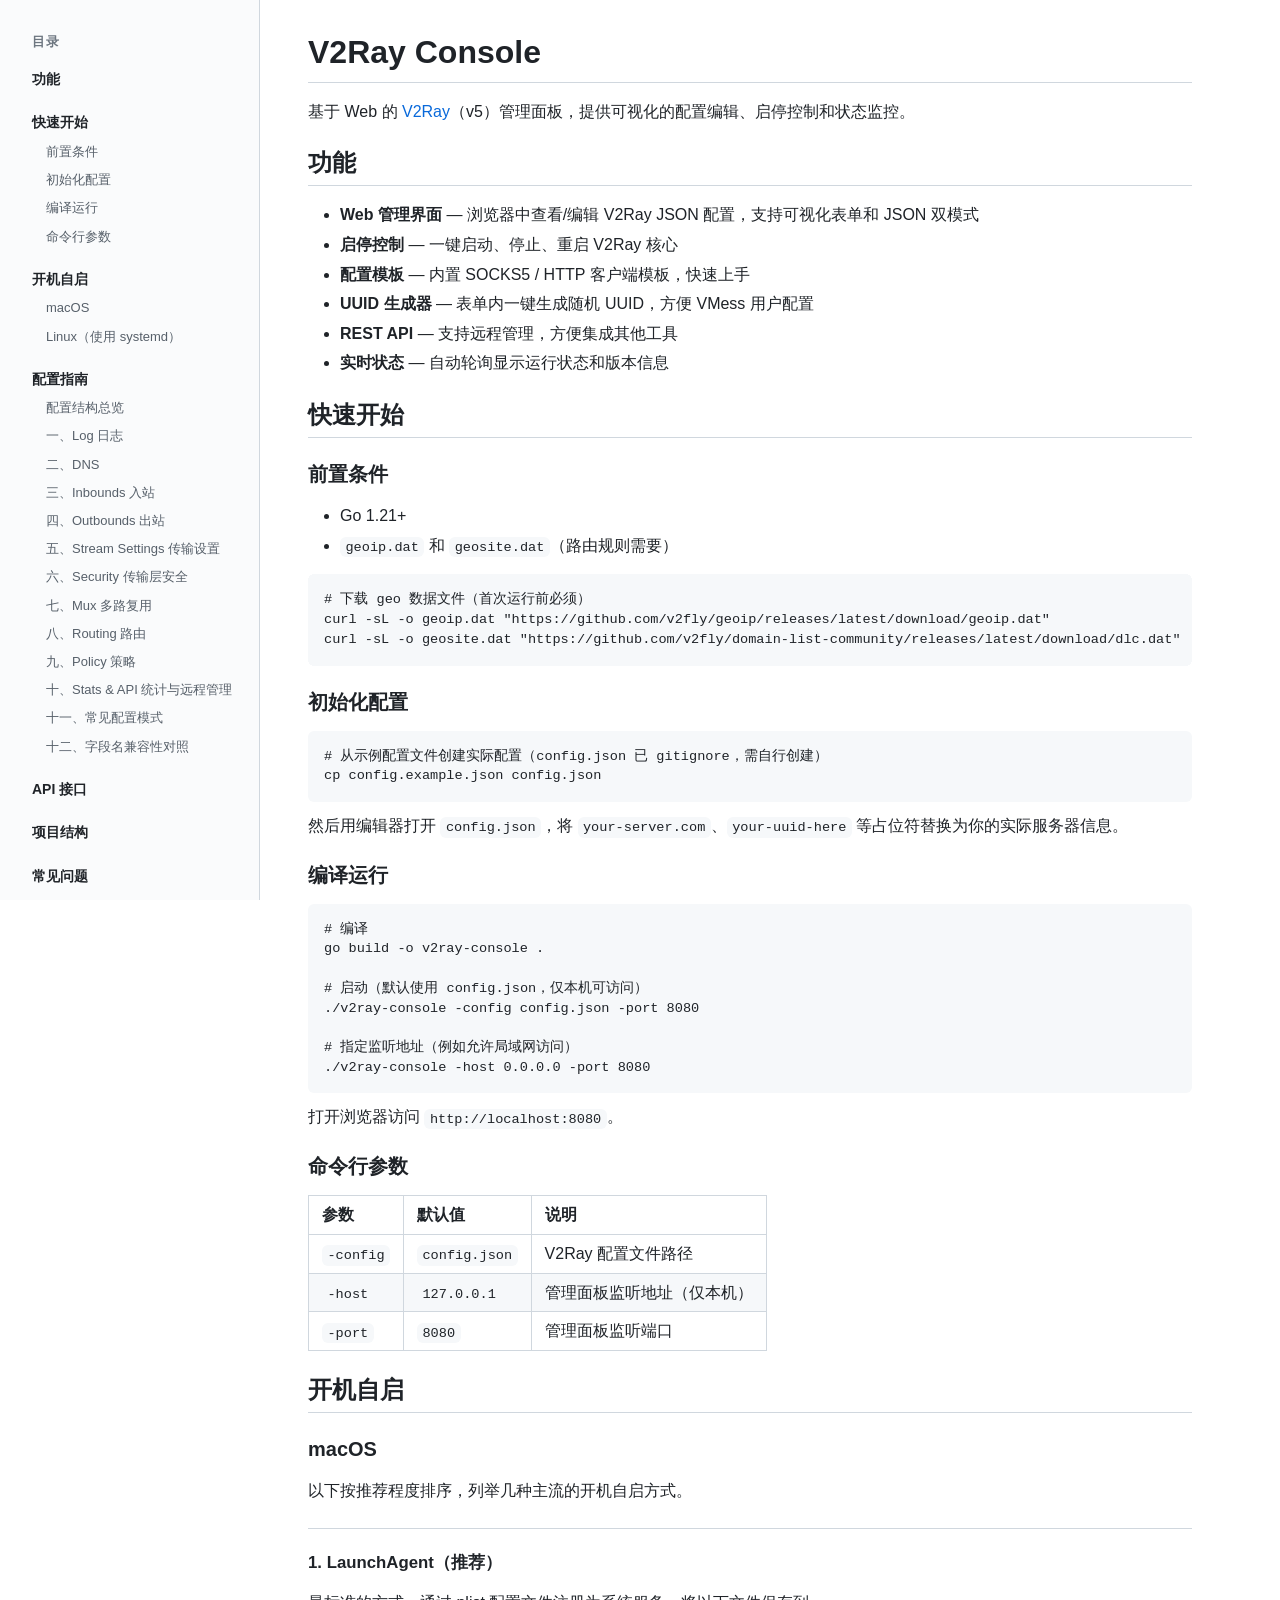
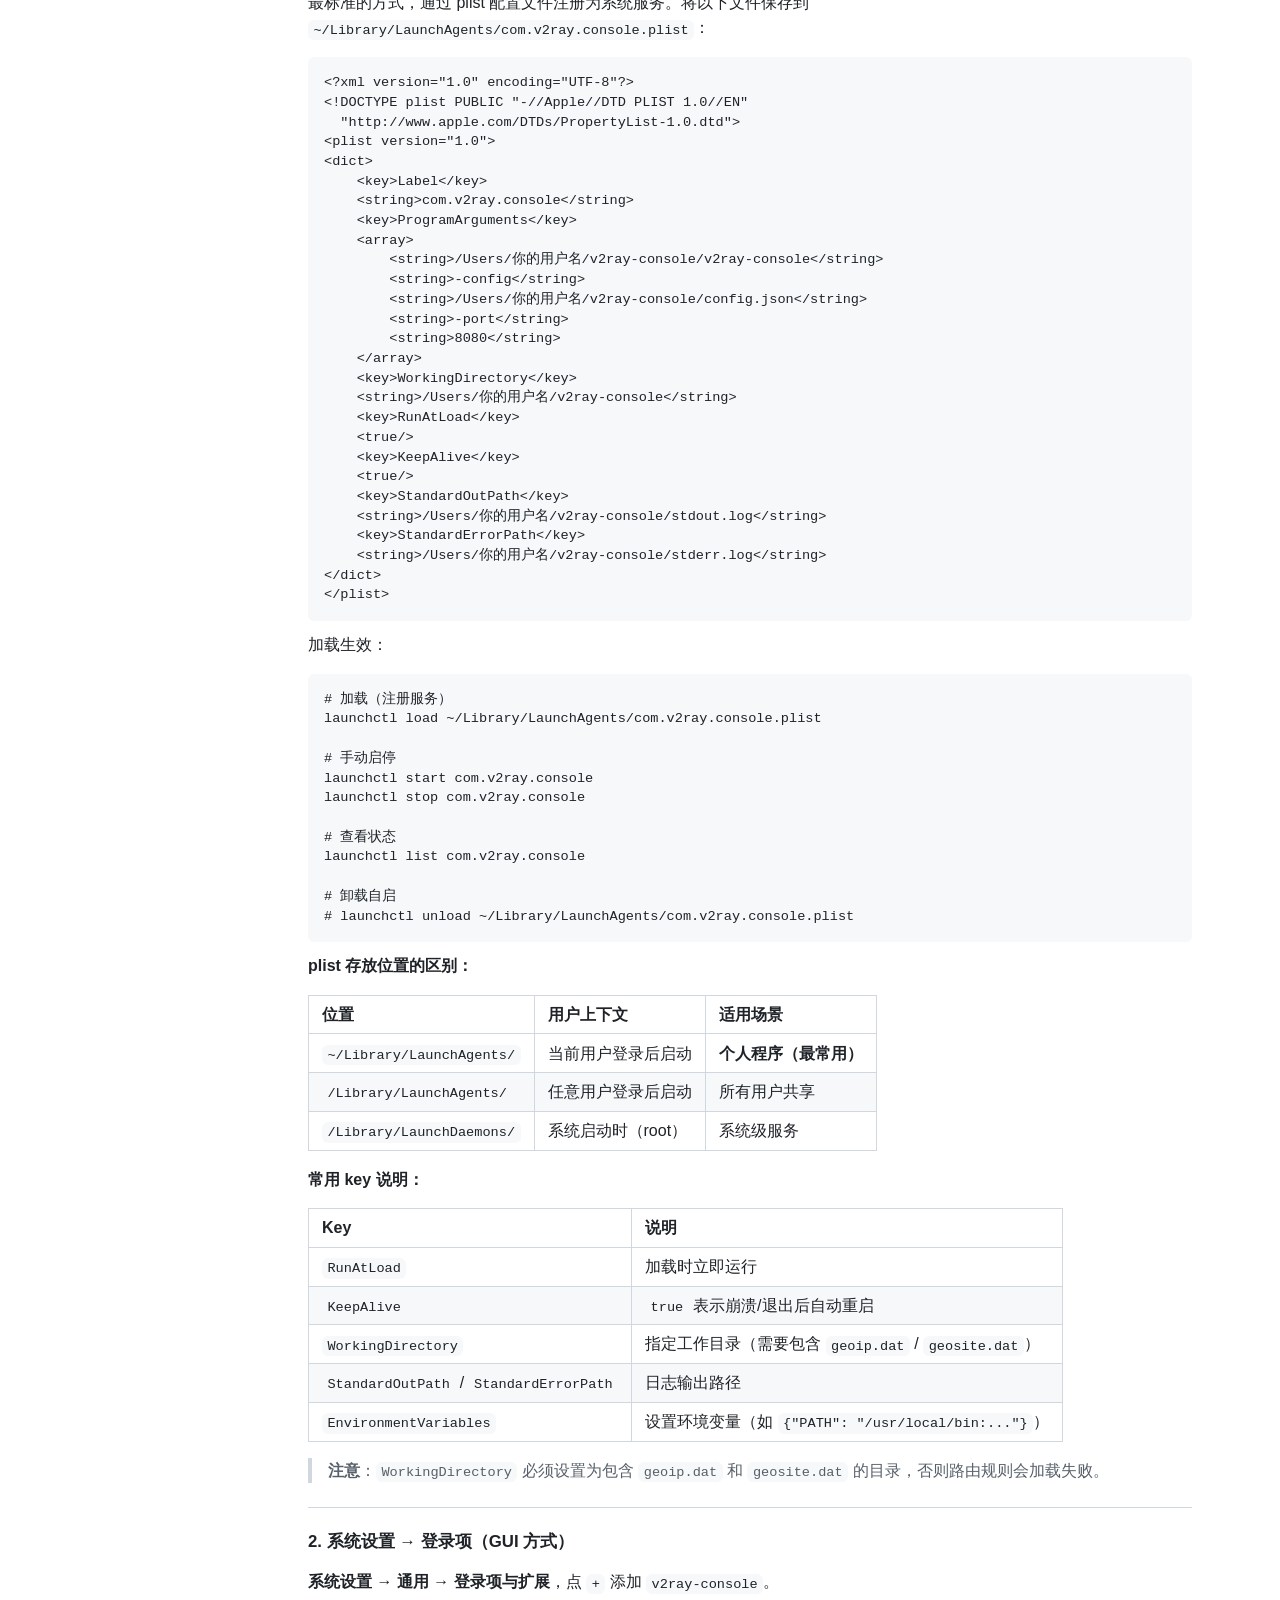
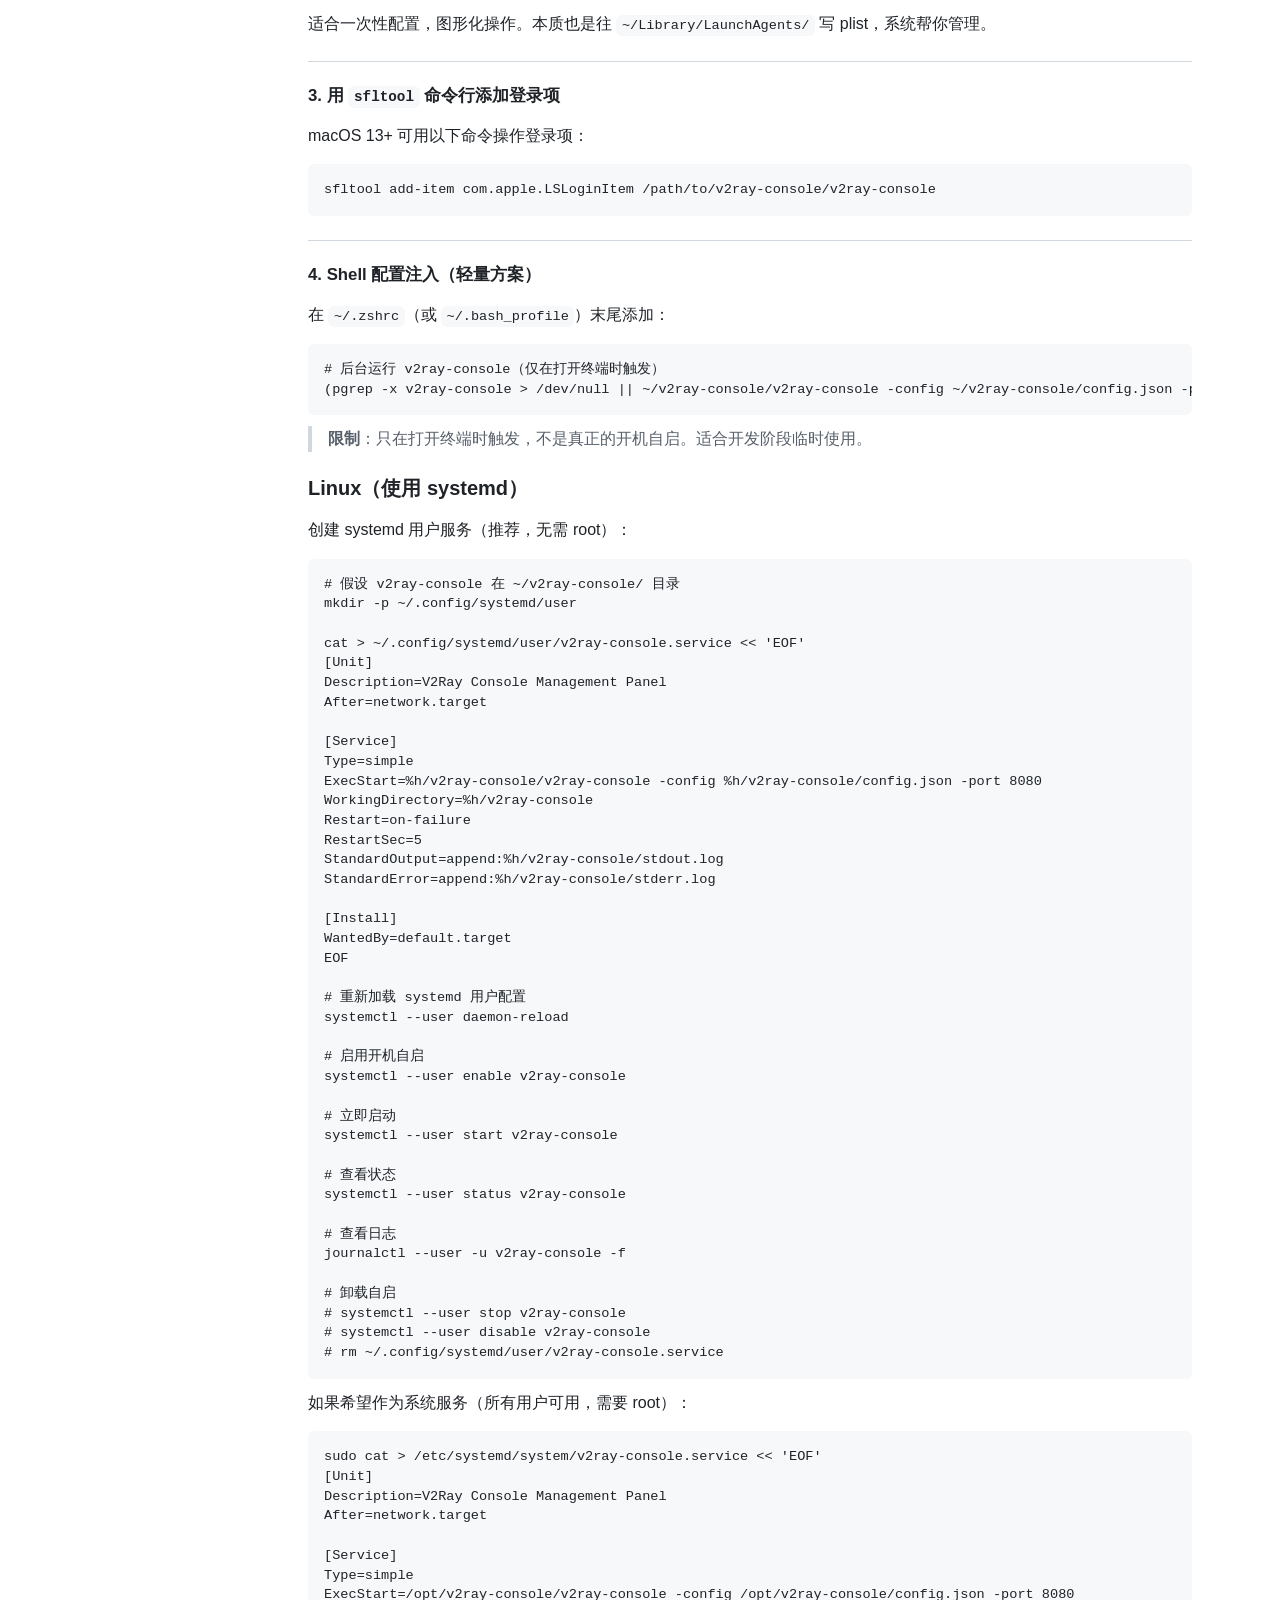
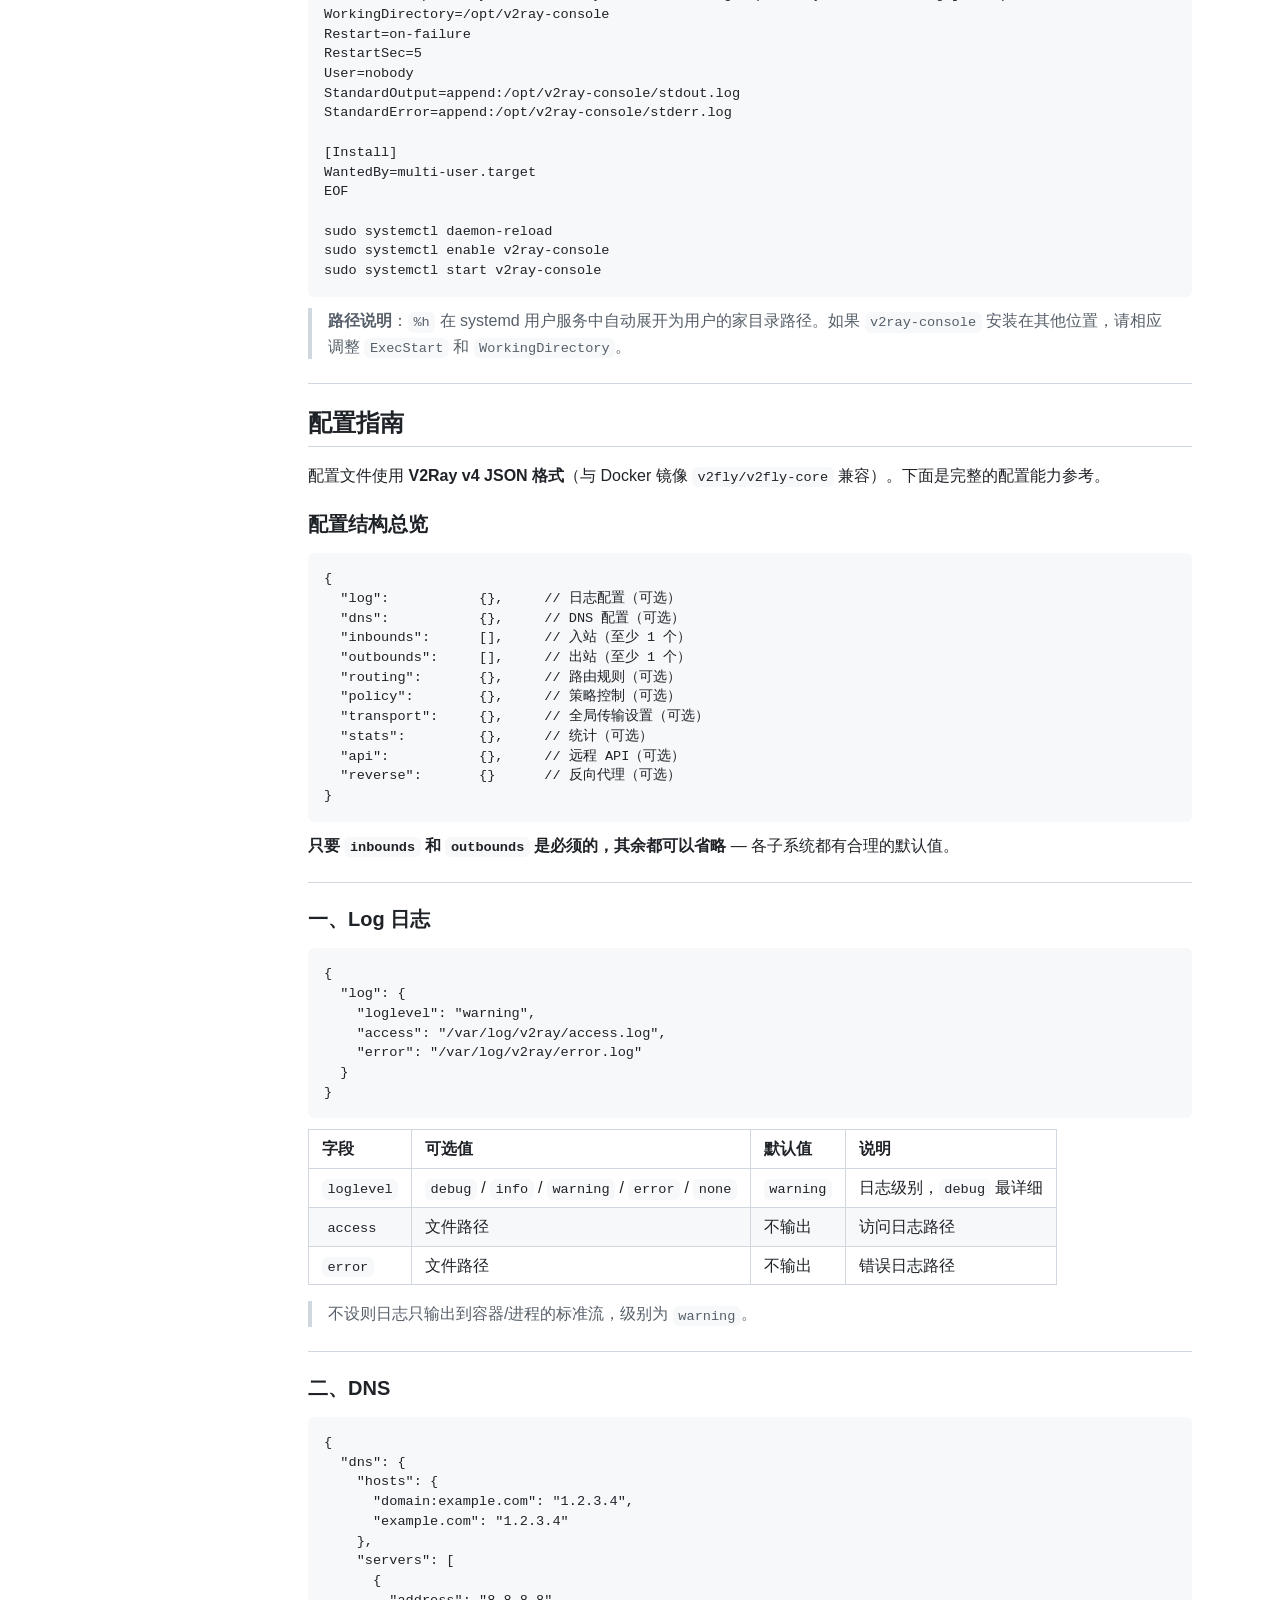
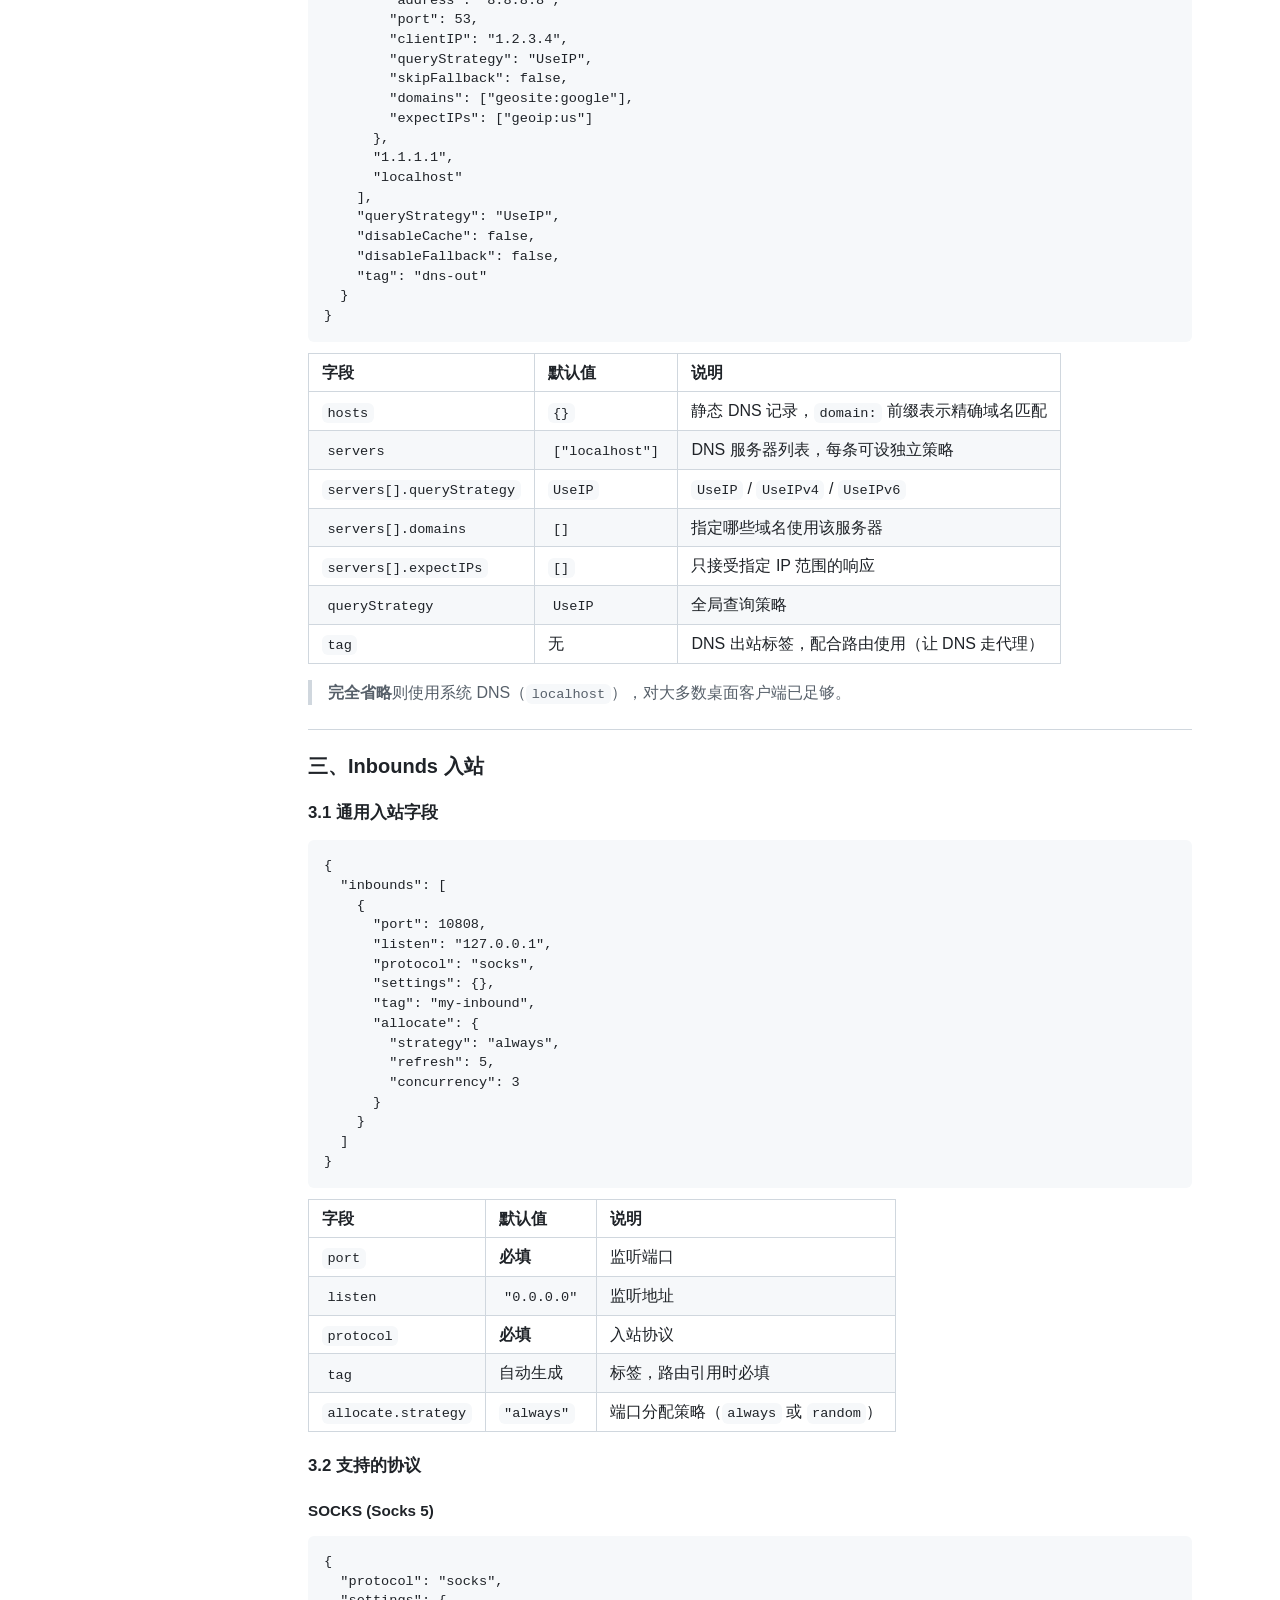
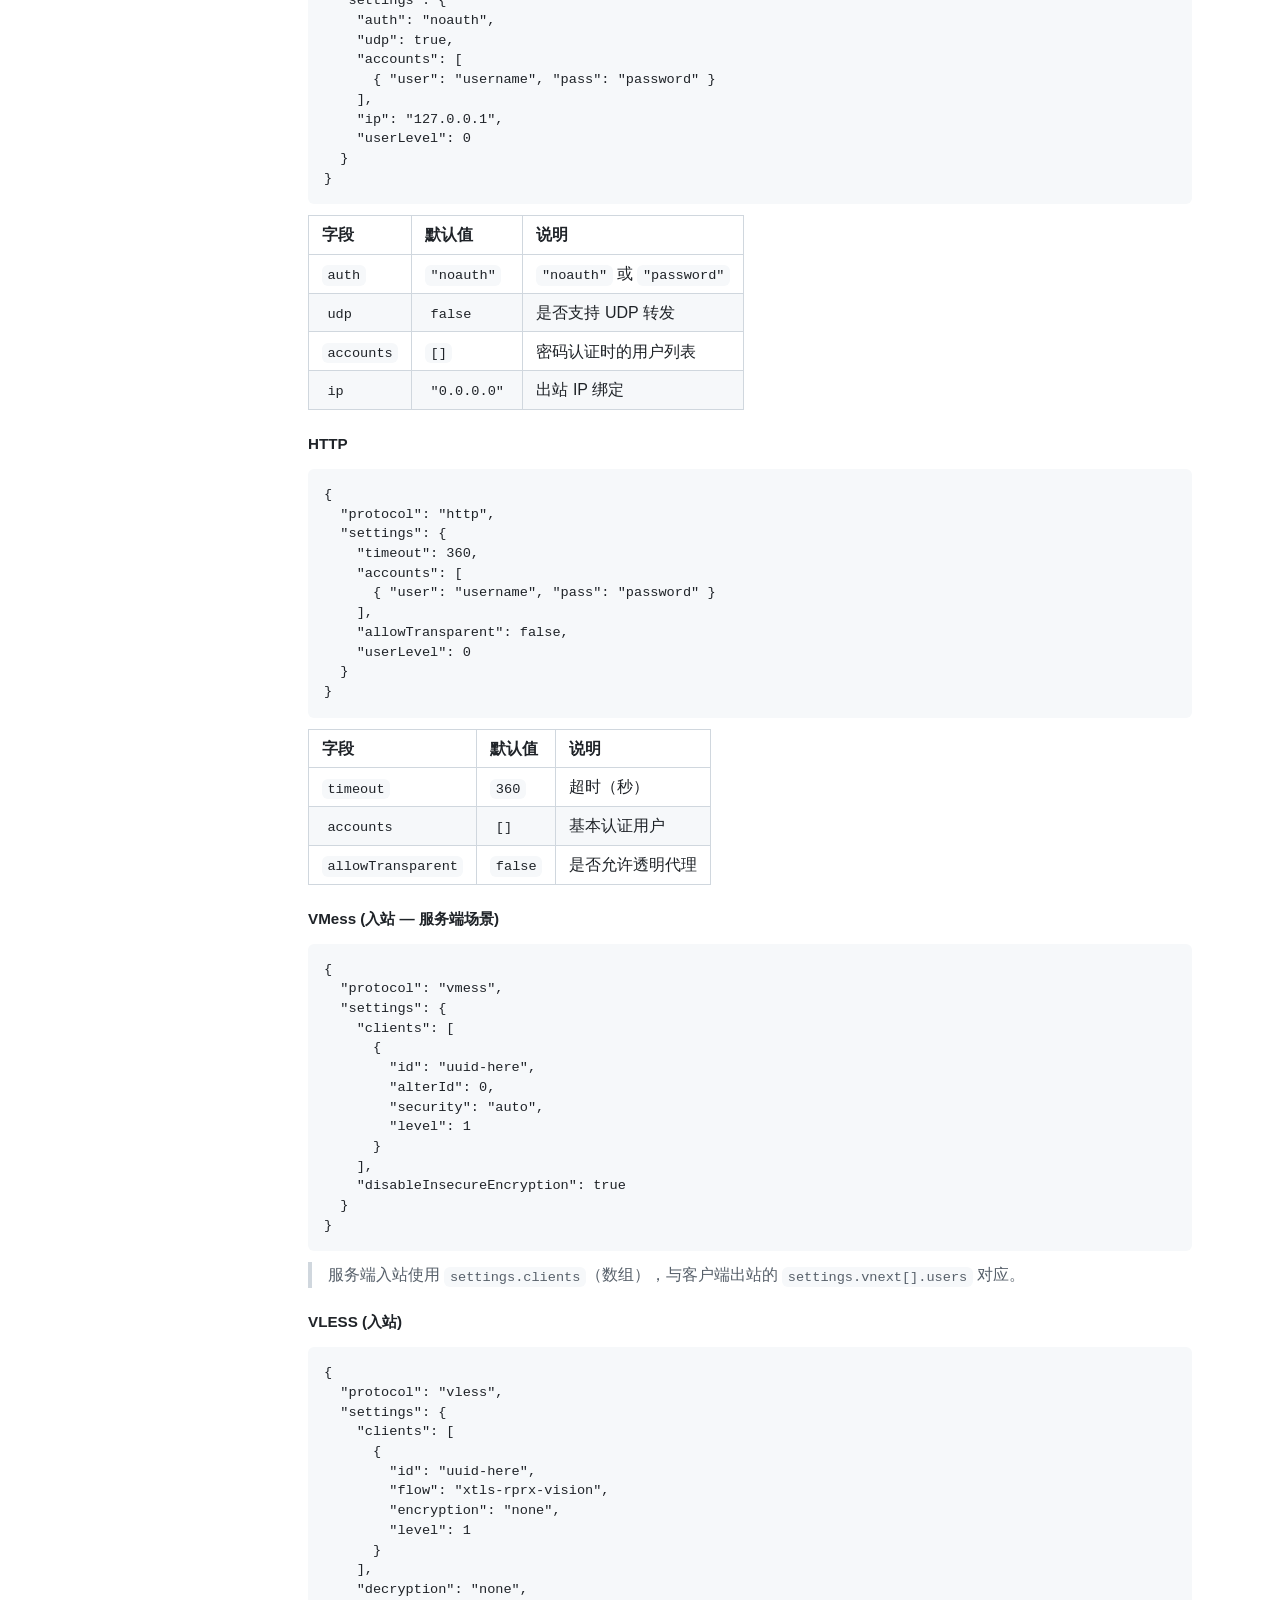
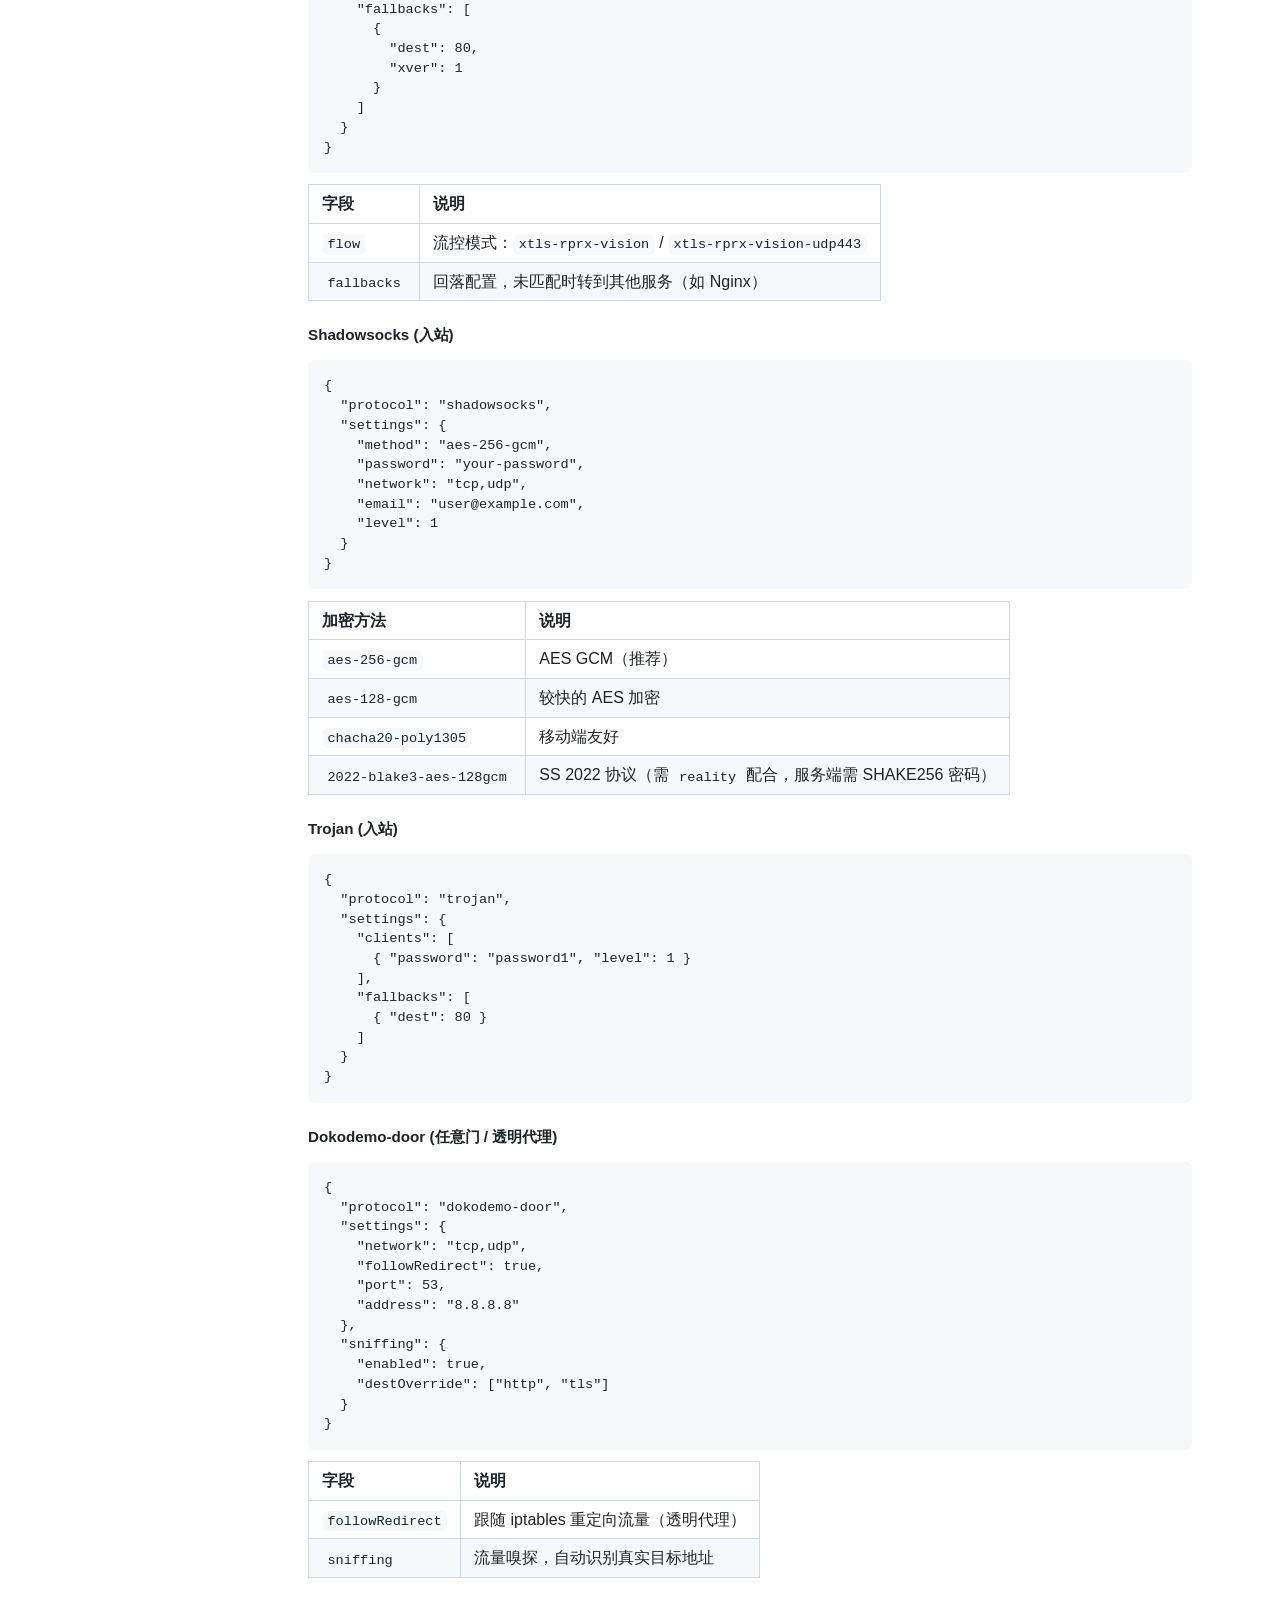
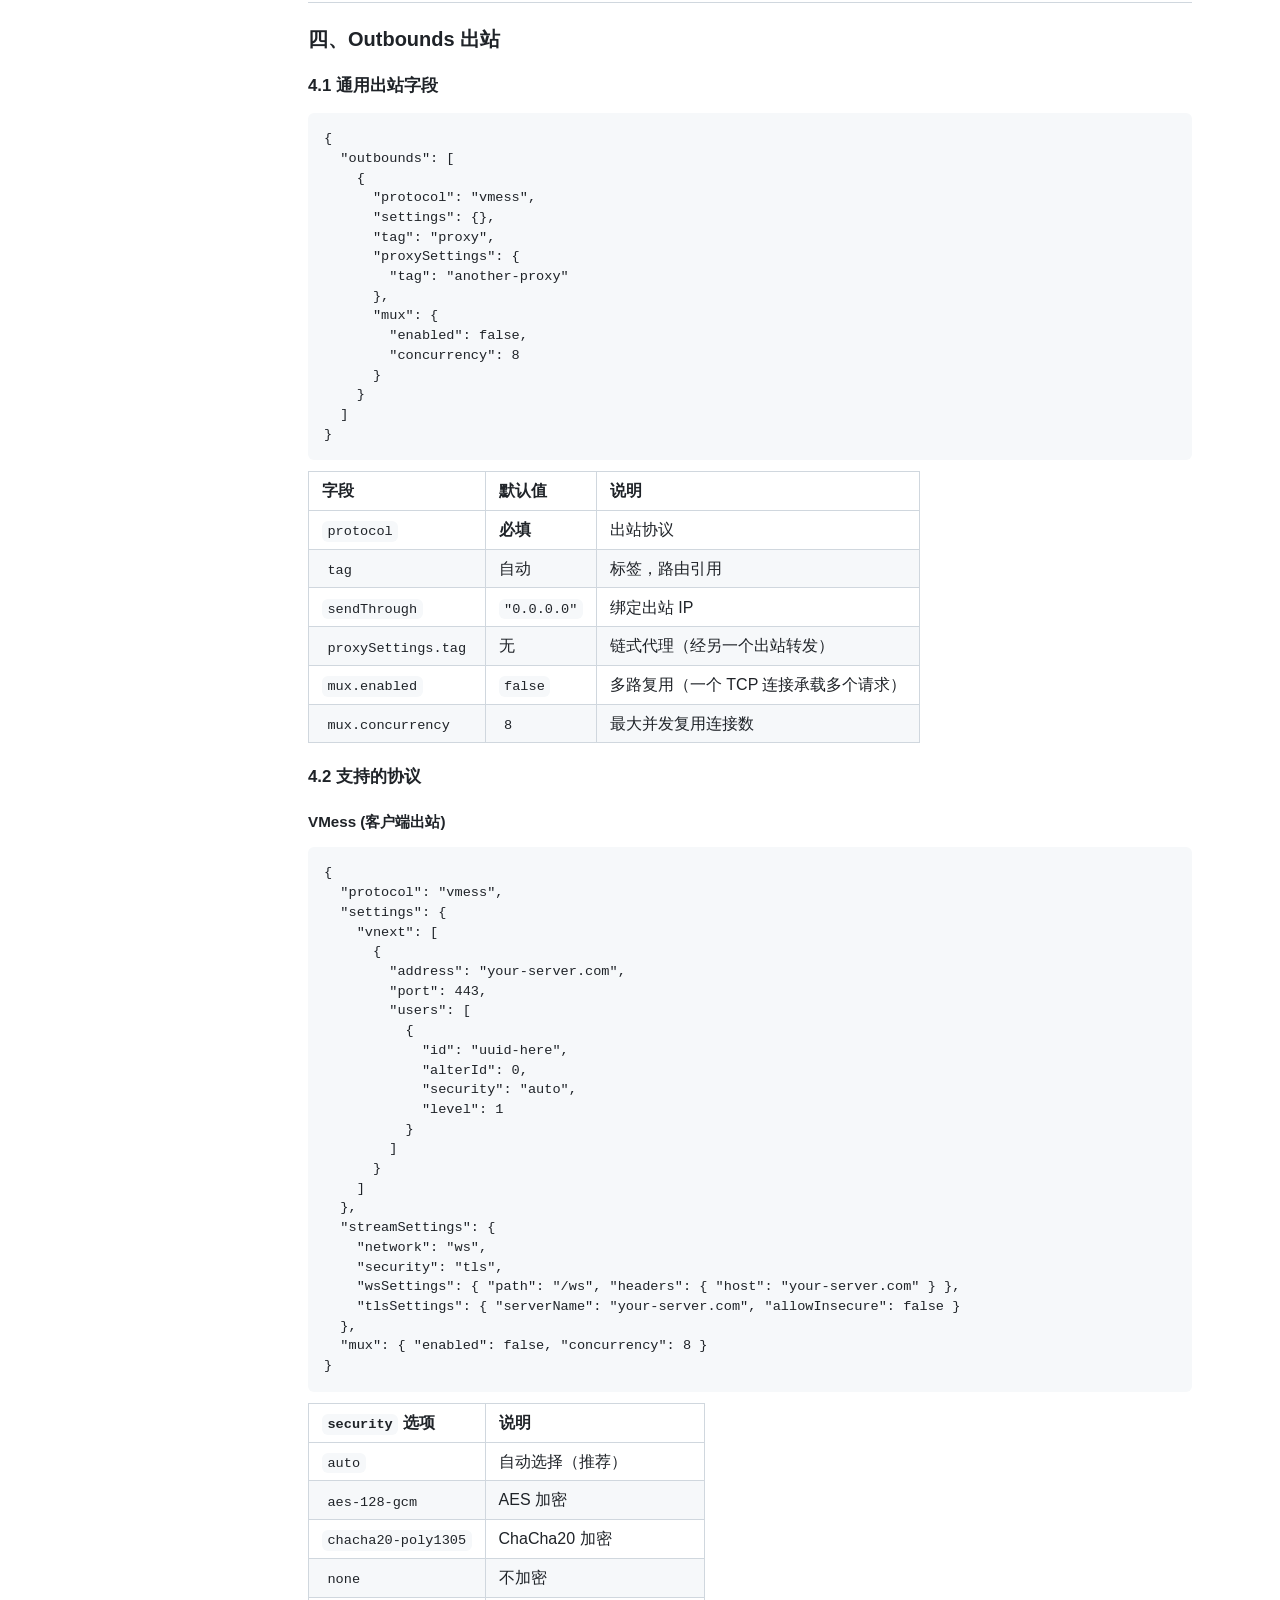
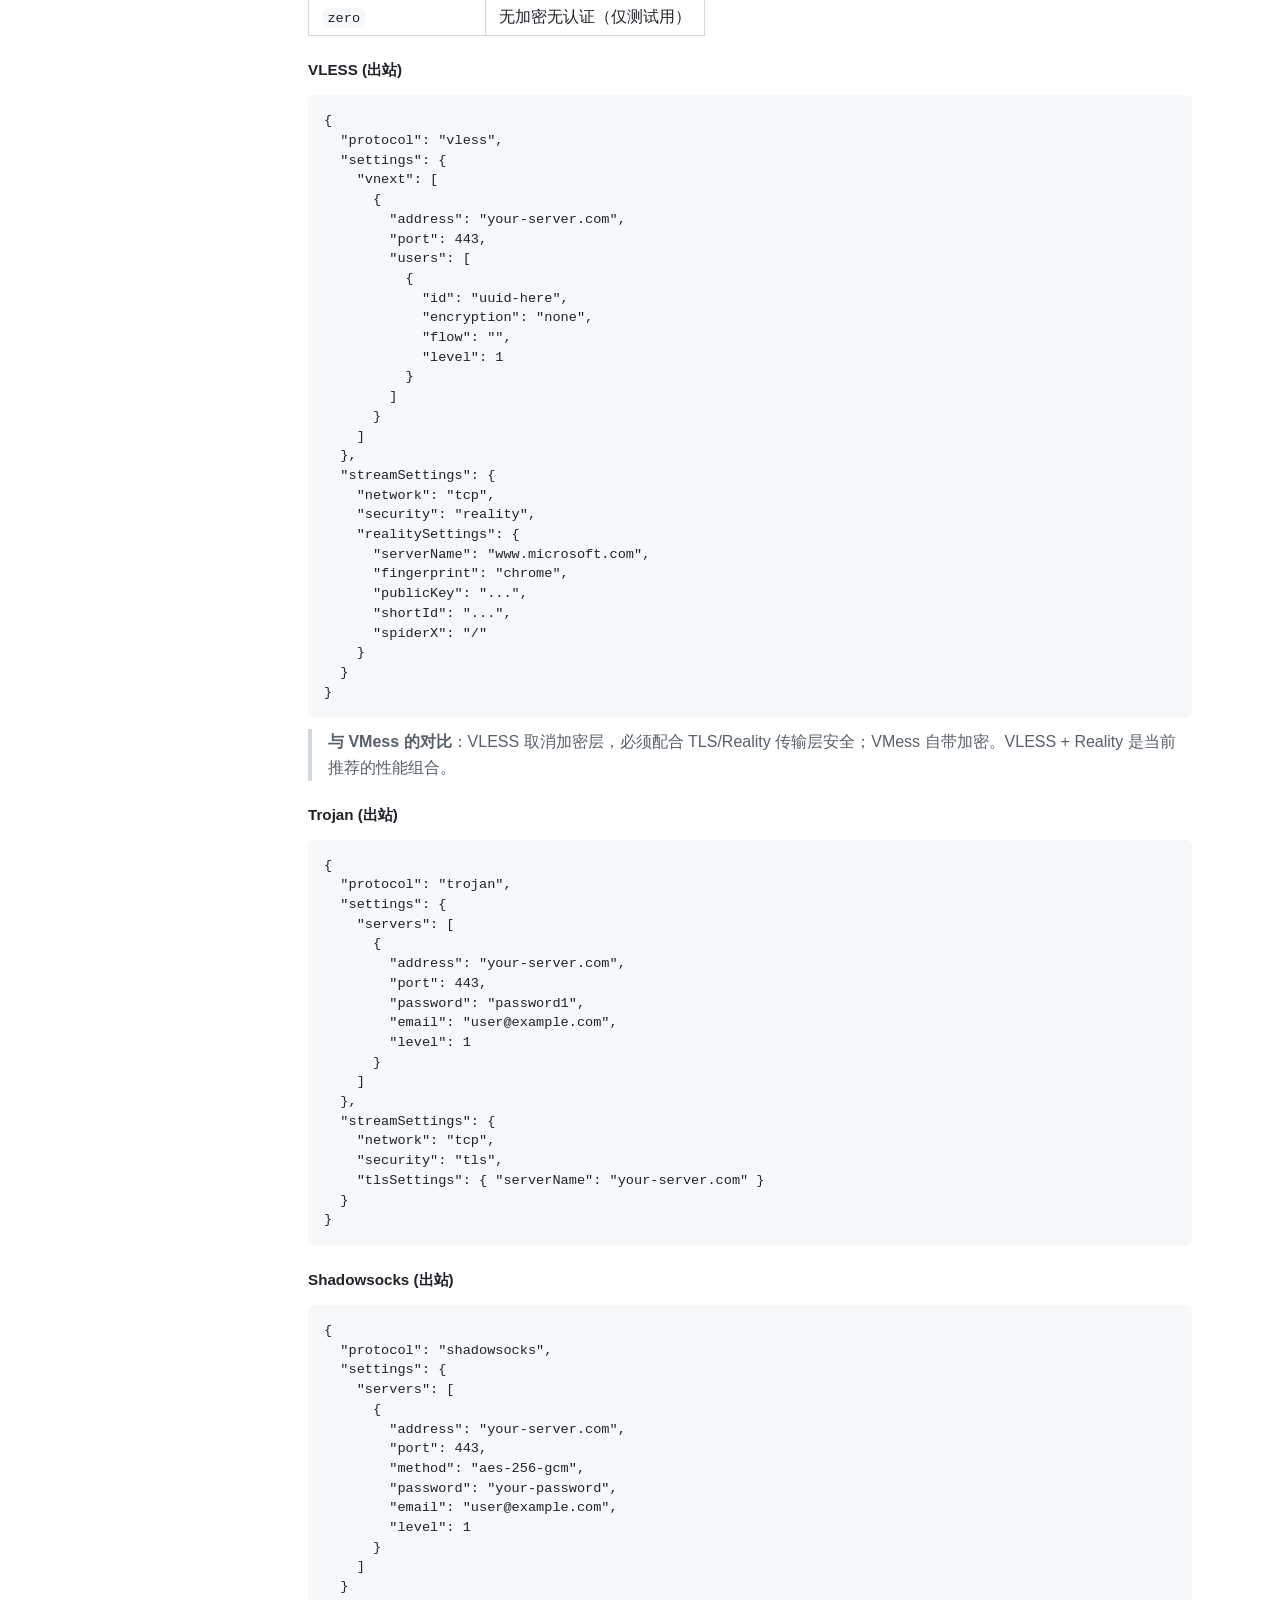
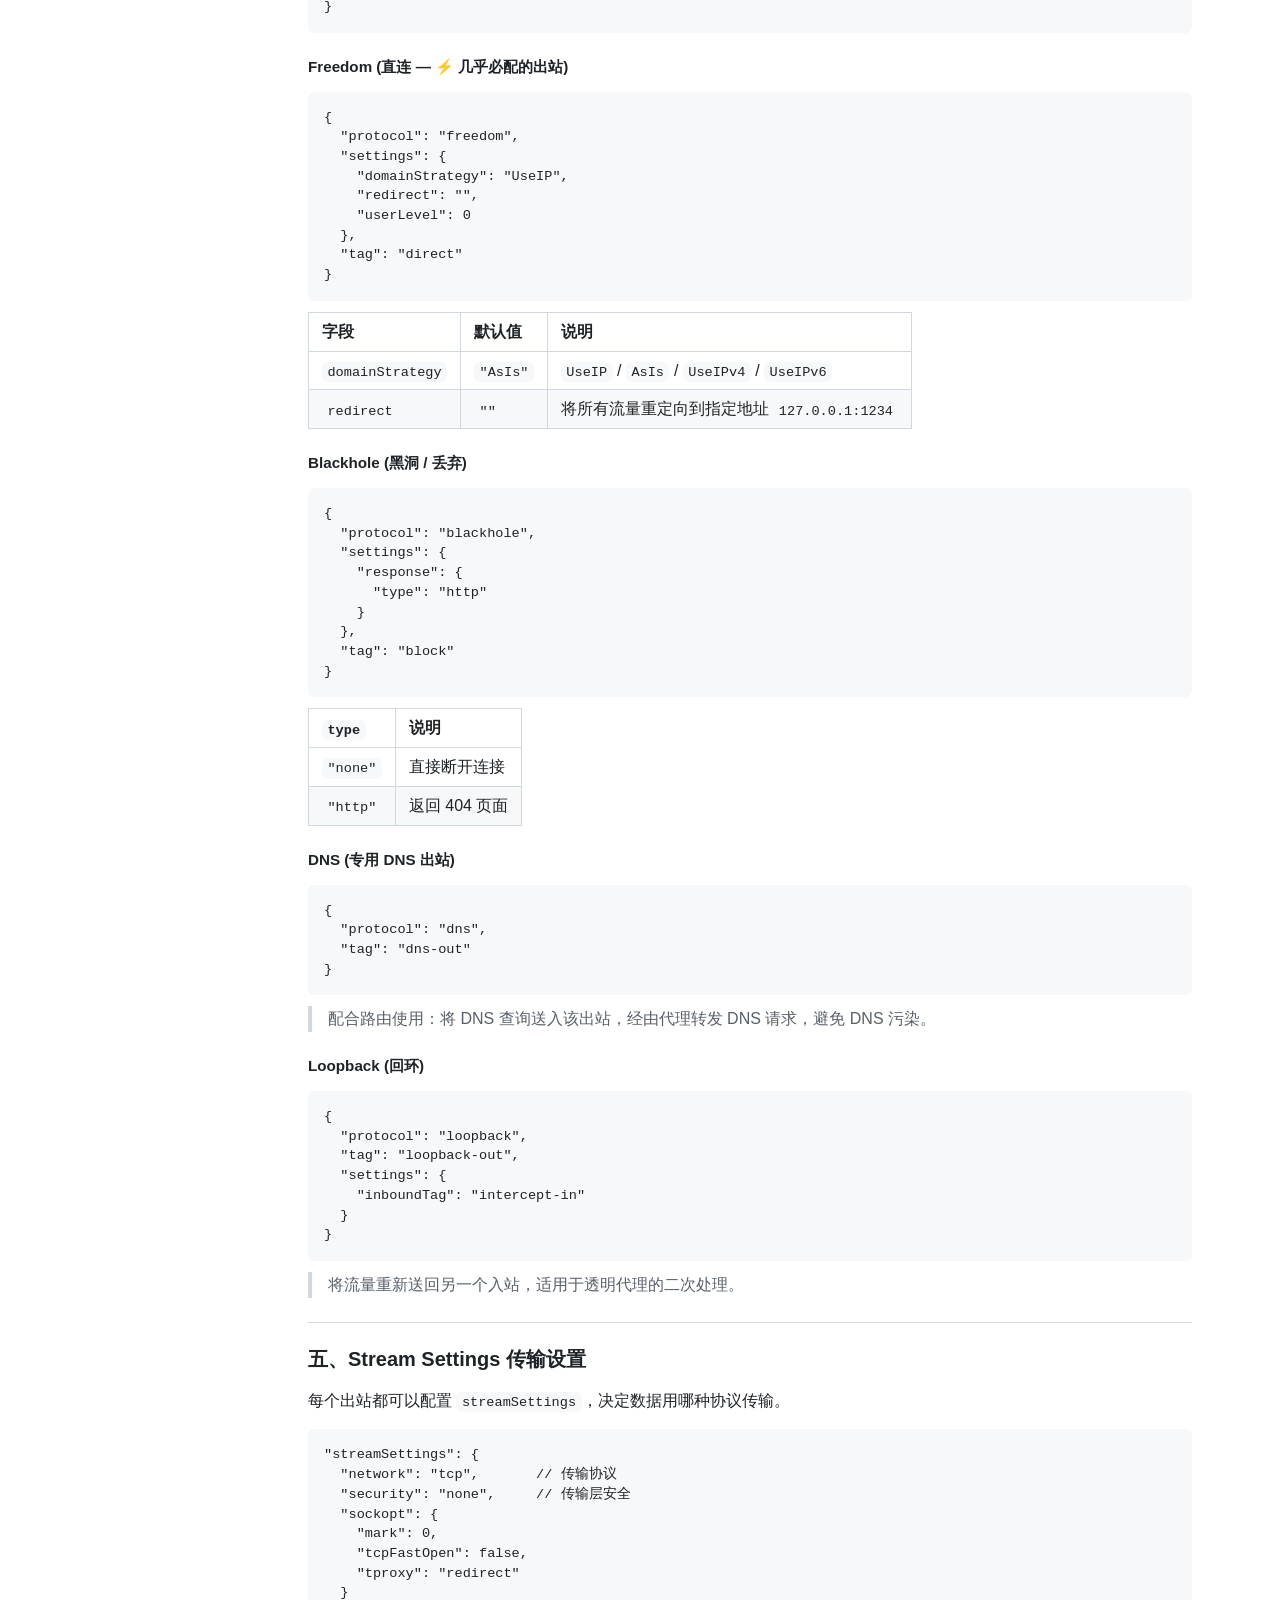
==== web/README.html @ cb7990e6 "docs: add README.html help page" ====
<!DOCTYPE html>
<html lang="zh-CN">
<head>
    <meta charset="UTF-8">
    <meta name="viewport" content="width=device-width, initial-scale=1.0">
    <title>V2Ray Console · 帮助文档</title>
    <style>
        :root {
            --bg: #ffffff;
            --bg-soft: #f6f8fa;
            --bg-code: #f6f8fa;
            --bg-toc: #fafbfc;
            --border: #d0d7de;
            --border-strong: #afb8c1;
            --text: #1f2328;
            --text-secondary: #57606a;
            --text-muted: #6e7781;
            --link: #0969da;
            --link-hover: #0550ae;
            --accent: #0969da;
            --accent-soft: #ddf4ff;
            --table-stripe: #f6f8fa;
            --shadow: 0 1px 3px rgba(31, 35, 40, 0.04);
        }

        @media (prefers-color-scheme: dark) {
            :root {
                --bg: #0d1117;
                --bg-soft: #161b22;
                --bg-code: #161b22;
                --bg-toc: #010409;
                --border: #30363d;
                --border-strong: #484f58;
                --text: #e6edf3;
                --text-secondary: #8b949e;
                --text-muted: #6e7681;
                --link: #58a6ff;
                --link-hover: #79c0ff;
                --accent: #58a6ff;
                --accent-soft: rgba(56, 139, 253, 0.15);
                --table-stripe: #161b22;
                --shadow: 0 1px 3px rgba(0, 0, 0, 0.3);
            }
        }

        * { box-sizing: border-box; }

        html { scroll-behavior: smooth; }

        body {
            font-family: -apple-system, BlinkMacSystemFont, "Segoe UI", "PingFang SC", "Hiragino Sans GB", "Microsoft YaHei", Helvetica, Arial, sans-serif;
            line-height: 1.6;
            color: var(--text);
            background: var(--bg);
            margin: 0;
        }

        /* Layout: sidebar + main */
        .layout {
            display: grid;
            grid-template-columns: 260px 1fr;
            max-width: 1280px;
            margin: 0 auto;
            align-items: start;
        }

        /* Sidebar */
        .sidebar {
            position: sticky;
            top: 0;
            height: 100vh;
            overflow-y: auto;
            padding: 32px 16px 32px 24px;
            border-right: 1px solid var(--border);
            background: var(--bg-toc);
        }

        .sidebar-header {
            font-size: 13px;
            font-weight: 600;
            color: var(--text-muted);
            text-transform: uppercase;
            letter-spacing: 0.05em;
            margin: 0 0 12px 8px;
        }

        .toc {
            list-style: none;
            padding: 0;
            margin: 0;
        }

        .toc li {
            margin: 0;
        }

        .toc a {
            display: block;
            padding: 5px 8px;
            font-size: 13.5px;
            color: var(--text-secondary);
            text-decoration: none;
            border-radius: 6px;
            line-height: 1.4;
            transition: background 0.12s, color 0.12s;
        }

        .toc a:hover {
            background: var(--bg-soft);
            color: var(--text);
            text-decoration: none;
        }

        .toc a.active {
            background: var(--accent-soft);
            color: var(--accent);
            font-weight: 600;
        }

        /* H2 level: bold, larger */
        .toc .lvl-2 > a {
            font-weight: 600;
            color: var(--text);
            margin-top: 14px;
            font-size: 14px;
        }

        .toc .lvl-2:first-child > a {
            margin-top: 0;
        }

        /* H3 level: indented */
        .toc .lvl-3 > a {
            padding-left: 22px;
            font-size: 13px;
        }

        /* Main content */
        .main {
            padding: 32px 48px 80px 48px;
            min-width: 0;
            max-width: 980px;
        }

        h1, h2, h3, h4, h5, h6 {
            font-weight: 600;
            line-height: 1.25;
            margin-top: 24px;
            margin-bottom: 16px;
            scroll-margin-top: 16px;
        }

        h1 {
            font-size: 2em;
            border-bottom: 1px solid var(--border);
            padding-bottom: 0.3em;
            margin-top: 0;
        }

        h2 {
            font-size: 1.5em;
            border-bottom: 1px solid var(--border);
            padding-bottom: 0.3em;
        }

        h3 { font-size: 1.25em; }
        h4 { font-size: 1.05em; }
        h5, h6 { font-size: 0.95em; }

        /* Heading anchor hover hint */
        h2 a.anchor, h3 a.anchor, h4 a.anchor {
            opacity: 0;
            margin-left: 8px;
            font-size: 0.8em;
            color: var(--text-muted);
            text-decoration: none;
            transition: opacity 0.15s;
        }

        h2:hover a.anchor, h3:hover a.anchor, h4:hover a.anchor {
            opacity: 1;
        }

        p { margin-top: 0; margin-bottom: 16px; }

        a { color: var(--link); text-decoration: none; }
        a:hover { color: var(--link-hover); text-decoration: underline; }

        code {
            font-family: ui-monospace, SFMono-Regular, "SF Mono", Menlo, Consolas, "Liberation Mono", monospace;
            background: var(--bg-code);
            padding: 0.2em 0.4em;
            border-radius: 6px;
            font-size: 85%;
        }

        pre {
            background: var(--bg-code);
            border-radius: 6px;
            padding: 16px;
            overflow: auto;
            font-size: 85%;
            line-height: 1.45;
        }

        pre code {
            background: transparent;
            padding: 0;
            font-size: 100%;
        }

        table {
            border-collapse: collapse;
            width: 100%;
            margin-bottom: 16px;
            display: block;
            overflow-x: auto;
        }

        table th, table td {
            border: 1px solid var(--border);
            padding: 6px 13px;
            text-align: left;
        }

        table tr { background: var(--bg); border-top: 1px solid var(--border); }
        table tr:nth-child(2n) { background: var(--table-stripe); }
        table th { font-weight: 600; }

        blockquote {
            border-left: 4px solid var(--border);
            padding: 0 1em;
            color: var(--text-secondary);
            margin: 0 0 16px 0;
        }

        ul, ol { padding-left: 2em; margin-bottom: 16px; }
        li { margin-bottom: 4px; }

        hr {
            border: 0;
            border-top: 1px solid var(--border);
            margin: 24px 0;
        }

        strong { font-weight: 600; }

        /* Mobile: hide sidebar, show as top bar */
        @media (max-width: 900px) {
            .layout { grid-template-columns: 1fr; }

            .sidebar {
                position: relative;
                height: auto;
                max-height: none;
                border-right: none;
                border-bottom: 1px solid var(--border);
                padding: 20px 24px;
            }

            .main { padding: 24px; }
        }
    </style>
</head>
<body>
<div class="layout">
    <aside class="sidebar">
        <div class="sidebar-header">目录</div>
        <ul class="toc" id="toc">
            <li class="lvl-2"><a href="#功能">功能</a></li>
            <li class="lvl-2"><a href="#快速开始">快速开始</a></li>
            <li class="lvl-3"><a href="#快速开始-前置条件">前置条件</a></li>
            <li class="lvl-3"><a href="#快速开始-初始化配置">初始化配置</a></li>
            <li class="lvl-3"><a href="#快速开始-编译运行">编译运行</a></li>
            <li class="lvl-3"><a href="#快速开始-命令行参数">命令行参数</a></li>
            <li class="lvl-2"><a href="#开机自启">开机自启</a></li>
            <li class="lvl-3"><a href="#开机自启-macos">macOS</a></li>
            <li class="lvl-3"><a href="#开机自启-linux">Linux（使用 systemd）</a></li>
            <li class="lvl-2"><a href="#配置指南">配置指南</a></li>
            <li class="lvl-3"><a href="#配置-结构总览">配置结构总览</a></li>
            <li class="lvl-3"><a href="#配置-一-log-日志">一、Log 日志</a></li>
            <li class="lvl-3"><a href="#配置-二-dns">二、DNS</a></li>
            <li class="lvl-3"><a href="#配置-三-inbounds-入站">三、Inbounds 入站</a></li>
            <li class="lvl-3"><a href="#配置-四-outbounds-出站">四、Outbounds 出站</a></li>
            <li class="lvl-3"><a href="#配置-五-stream-settings-传输设置">五、Stream Settings 传输设置</a></li>
            <li class="lvl-3"><a href="#配置-六-security-传输层安全">六、Security 传输层安全</a></li>
            <li class="lvl-3"><a href="#配置-七-mux-多路复用">七、Mux 多路复用</a></li>
            <li class="lvl-3"><a href="#配置-八-routing-路由">八、Routing 路由</a></li>
            <li class="lvl-3"><a href="#配置-九-policy-策略">九、Policy 策略</a></li>
            <li class="lvl-3"><a href="#配置-十-stats-api-统计与远程管理">十、Stats &amp; API 统计与远程管理</a></li>
            <li class="lvl-3"><a href="#配置-十一-常见配置模式">十一、常见配置模式</a></li>
            <li class="lvl-3"><a href="#配置-十二-字段名兼容性对照">十二、字段名兼容性对照</a></li>
            <li class="lvl-2"><a href="#api-接口">API 接口</a></li>
            <li class="lvl-2"><a href="#项目结构">项目结构</a></li>
            <li class="lvl-2"><a href="#常见问题">常见问题</a></li>
            <li class="lvl-2"><a href="#技术栈">技术栈</a></li>
            <li class="lvl-2"><a href="#license">License</a></li>
        </ul>
    </aside>

    <main class="main">
        <h1 id="v2ray-console">V2Ray Console</h1>
        <p>基于 Web 的 <a href="https://github.com/v2fly/v2ray-core">V2Ray</a>（v5）管理面板，提供可视化的配置编辑、启停控制和状态监控。</p>

        <h2 id="功能">功能</h2>
        <ul>
            <li><strong>Web 管理界面</strong> — 浏览器中查看/编辑 V2Ray JSON 配置，支持可视化表单和 JSON 双模式</li>
            <li><strong>启停控制</strong> — 一键启动、停止、重启 V2Ray 核心</li>
            <li><strong>配置模板</strong> — 内置 SOCKS5 / HTTP 客户端模板，快速上手</li>
            <li><strong>UUID 生成器</strong> — 表单内一键生成随机 UUID，方便 VMess 用户配置</li>
            <li><strong>REST API</strong> — 支持远程管理，方便集成其他工具</li>
            <li><strong>实时状态</strong> — 自动轮询显示运行状态和版本信息</li>
        </ul>

        <h2 id="快速开始">快速开始</h2>

        <h3 id="快速开始-前置条件">前置条件</h3>
        <ul>
            <li>Go 1.21+</li>
            <li><code>geoip.dat</code> 和 <code>geosite.dat</code>（路由规则需要）</li>
        </ul>

        <pre><code class="language-bash"># 下载 geo 数据文件（首次运行前必须）
curl -sL -o geoip.dat "https://github.com/v2fly/geoip/releases/latest/download/geoip.dat"
curl -sL -o geosite.dat "https://github.com/v2fly/domain-list-community/releases/latest/download/dlc.dat"
</code></pre>

        <h3 id="快速开始-初始化配置">初始化配置</h3>
        <pre><code class="language-bash"># 从示例配置文件创建实际配置（config.json 已 gitignore，需自行创建）
cp config.example.json config.json
</code></pre>
        <p>然后用编辑器打开 <code>config.json</code>，将 <code>your-server.com</code>、<code>your-uuid-here</code> 等占位符替换为你的实际服务器信息。</p>

        <h3 id="快速开始-编译运行">编译运行</h3>
        <pre><code class="language-bash"># 编译
go build -o v2ray-console .

# 启动（默认使用 config.json，仅本机可访问）
./v2ray-console -config config.json -port 8080

# 指定监听地址（例如允许局域网访问）
./v2ray-console -host 0.0.0.0 -port 8080
</code></pre>
        <p>打开浏览器访问 <code>http://localhost:8080</code>。</p>

        <h3 id="快速开始-命令行参数">命令行参数</h3>
        <table>
            <thead>
                <tr><th>参数</th><th>默认值</th><th>说明</th></tr>
            </thead>
            <tbody>
                <tr><td><code>-config</code></td><td><code>config.json</code></td><td>V2Ray 配置文件路径</td></tr>
                <tr><td><code>-host</code></td><td><code>127.0.0.1</code></td><td>管理面板监听地址（仅本机）</td></tr>
                <tr><td><code>-port</code></td><td><code>8080</code></td><td>管理面板监听端口</td></tr>
            </tbody>
        </table>

        <h2 id="开机自启">开机自启</h2>

        <h3 id="开机自启-macos">macOS</h3>
        <p>以下按推荐程度排序，列举几种主流的开机自启方式。</p>

        <hr>

        <h4>1. LaunchAgent（推荐）</h4>
        <p>最标准的方式，通过 plist 配置文件注册为系统服务。将以下文件保存到 <code>~/Library/LaunchAgents/com.v2ray.console.plist</code>：</p>

        <pre><code class="language-xml">&lt;?xml version="1.0" encoding="UTF-8"?&gt;
&lt;!DOCTYPE plist PUBLIC "-//Apple//DTD PLIST 1.0//EN"
  "http://www.apple.com/DTDs/PropertyList-1.0.dtd"&gt;
&lt;plist version="1.0"&gt;
&lt;dict&gt;
    &lt;key&gt;Label&lt;/key&gt;
    &lt;string&gt;com.v2ray.console&lt;/string&gt;
    &lt;key&gt;ProgramArguments&lt;/key&gt;
    &lt;array&gt;
        &lt;string&gt;/Users/你的用户名/v2ray-console/v2ray-console&lt;/string&gt;
        &lt;string&gt;-config&lt;/string&gt;
        &lt;string&gt;/Users/你的用户名/v2ray-console/config.json&lt;/string&gt;
        &lt;string&gt;-port&lt;/string&gt;
        &lt;string&gt;8080&lt;/string&gt;
    &lt;/array&gt;
    &lt;key&gt;WorkingDirectory&lt;/key&gt;
    &lt;string&gt;/Users/你的用户名/v2ray-console&lt;/string&gt;
    &lt;key&gt;RunAtLoad&lt;/key&gt;
    &lt;true/&gt;
    &lt;key&gt;KeepAlive&lt;/key&gt;
    &lt;true/&gt;
    &lt;key&gt;StandardOutPath&lt;/key&gt;
    &lt;string&gt;/Users/你的用户名/v2ray-console/stdout.log&lt;/string&gt;
    &lt;key&gt;StandardErrorPath&lt;/key&gt;
    &lt;string&gt;/Users/你的用户名/v2ray-console/stderr.log&lt;/string&gt;
&lt;/dict&gt;
&lt;/plist&gt;
</code></pre>

        <p>加载生效：</p>
        <pre><code class="language-bash"># 加载（注册服务）
launchctl load ~/Library/LaunchAgents/com.v2ray.console.plist

# 手动启停
launchctl start com.v2ray.console
launchctl stop com.v2ray.console

# 查看状态
launchctl list com.v2ray.console

# 卸载自启
# launchctl unload ~/Library/LaunchAgents/com.v2ray.console.plist
</code></pre>

        <p><strong>plist 存放位置的区别：</strong></p>
        <table>
            <thead><tr><th>位置</th><th>用户上下文</th><th>适用场景</th></tr></thead>
            <tbody>
                <tr><td><code>~/Library/LaunchAgents/</code></td><td>当前用户登录后启动</td><td><strong>个人程序（最常用）</strong></td></tr>
                <tr><td><code>/Library/LaunchAgents/</code></td><td>任意用户登录后启动</td><td>所有用户共享</td></tr>
                <tr><td><code>/Library/LaunchDaemons/</code></td><td>系统启动时（root）</td><td>系统级服务</td></tr>
            </tbody>
        </table>

        <p><strong>常用 key 说明：</strong></p>
        <table>
            <thead><tr><th>Key</th><th>说明</th></tr></thead>
            <tbody>
                <tr><td><code>RunAtLoad</code></td><td>加载时立即运行</td></tr>
                <tr><td><code>KeepAlive</code></td><td><code>true</code> 表示崩溃/退出后自动重启</td></tr>
                <tr><td><code>WorkingDirectory</code></td><td>指定工作目录（需要包含 <code>geoip.dat</code> / <code>geosite.dat</code>）</td></tr>
                <tr><td><code>StandardOutPath</code> / <code>StandardErrorPath</code></td><td>日志输出路径</td></tr>
                <tr><td><code>EnvironmentVariables</code></td><td>设置环境变量（如 <code>{"PATH": "/usr/local/bin:..."}</code>）</td></tr>
            </tbody>
        </table>

        <blockquote>
            <p><strong>注意</strong>：<code>WorkingDirectory</code> 必须设置为包含 <code>geoip.dat</code> 和 <code>geosite.dat</code> 的目录，否则路由规则会加载失败。</p>
        </blockquote>

        <hr>

        <h4>2. 系统设置 → 登录项（GUI 方式）</h4>
        <p><strong>系统设置 → 通用 → 登录项与扩展</strong>，点 <code>+</code> 添加 <code>v2ray-console</code>。</p>
        <p>适合一次性配置，图形化操作。本质也是往 <code>~/Library/LaunchAgents/</code> 写 plist，系统帮你管理。</p>

        <hr>

        <h4>3. 用 <code>sfltool</code> 命令行添加登录项</h4>
        <p>macOS 13+ 可用以下命令操作登录项：</p>
        <pre><code class="language-bash">sfltool add-item com.apple.LSLoginItem /path/to/v2ray-console/v2ray-console
</code></pre>

        <hr>

        <h4>4. Shell 配置注入（轻量方案）</h4>
        <p>在 <code>~/.zshrc</code>（或 <code>~/.bash_profile</code>）末尾添加：</p>
        <pre><code class="language-bash"># 后台运行 v2ray-console（仅在打开终端时触发）
(pgrep -x v2ray-console &gt; /dev/null || ~/v2ray-console/v2ray-console -config ~/v2ray-console/config.json -port 8080 &amp;) &gt; /dev/null 2&gt;&amp;1
</code></pre>
        <blockquote>
            <p><strong>限制</strong>：只在打开终端时触发，不是真正的开机自启。适合开发阶段临时使用。</p>
        </blockquote>

        <h3 id="开机自启-linux">Linux（使用 systemd）</h3>
        <p>创建 systemd 用户服务（推荐，无需 root）：</p>
        <pre><code class="language-bash"># 假设 v2ray-console 在 ~/v2ray-console/ 目录
mkdir -p ~/.config/systemd/user

cat &gt; ~/.config/systemd/user/v2ray-console.service &lt;&lt; 'EOF'
[Unit]
Description=V2Ray Console Management Panel
After=network.target

[Service]
Type=simple
ExecStart=%h/v2ray-console/v2ray-console -config %h/v2ray-console/config.json -port 8080
WorkingDirectory=%h/v2ray-console
Restart=on-failure
RestartSec=5
StandardOutput=append:%h/v2ray-console/stdout.log
StandardError=append:%h/v2ray-console/stderr.log

[Install]
WantedBy=default.target
EOF

# 重新加载 systemd 用户配置
systemctl --user daemon-reload

# 启用开机自启
systemctl --user enable v2ray-console

# 立即启动
systemctl --user start v2ray-console

# 查看状态
systemctl --user status v2ray-console

# 查看日志
journalctl --user -u v2ray-console -f

# 卸载自启
# systemctl --user stop v2ray-console
# systemctl --user disable v2ray-console
# rm ~/.config/systemd/user/v2ray-console.service
</code></pre>

        <p>如果希望作为系统服务（所有用户可用，需要 root）：</p>
        <pre><code class="language-bash">sudo cat &gt; /etc/systemd/system/v2ray-console.service &lt;&lt; 'EOF'
[Unit]
Description=V2Ray Console Management Panel
After=network.target

[Service]
Type=simple
ExecStart=/opt/v2ray-console/v2ray-console -config /opt/v2ray-console/config.json -port 8080
WorkingDirectory=/opt/v2ray-console
Restart=on-failure
RestartSec=5
User=nobody
StandardOutput=append:/opt/v2ray-console/stdout.log
StandardError=append:/opt/v2ray-console/stderr.log

[Install]
WantedBy=multi-user.target
EOF

sudo systemctl daemon-reload
sudo systemctl enable v2ray-console
sudo systemctl start v2ray-console
</code></pre>

        <blockquote>
            <p><strong>路径说明</strong>：<code>%h</code> 在 systemd 用户服务中自动展开为用户的家目录路径。如果 <code>v2ray-console</code> 安装在其他位置，请相应调整 <code>ExecStart</code> 和 <code>WorkingDirectory</code>。</p>
        </blockquote>

        <hr>

        <h2 id="配置指南">配置指南</h2>
        <p>配置文件使用 <strong>V2Ray v4 JSON 格式</strong>（与 Docker 镜像 <code>v2fly/v2fly-core</code> 兼容）。下面是完整的配置能力参考。</p>

        <h3 id="配置-结构总览">配置结构总览</h3>
        <pre><code class="language-json">{
  "log":           {},     // 日志配置（可选）
  "dns":           {},     // DNS 配置（可选）
  "inbounds":      [],     // 入站（至少 1 个）
  "outbounds":     [],     // 出站（至少 1 个）
  "routing":       {},     // 路由规则（可选）
  "policy":        {},     // 策略控制（可选）
  "transport":     {},     // 全局传输设置（可选）
  "stats":         {},     // 统计（可选）
  "api":           {},     // 远程 API（可选）
  "reverse":       {}      // 反向代理（可选）
}
</code></pre>
        <p><strong>只要 <code>inbounds</code> 和 <code>outbounds</code> 是必须的，其余都可以省略</strong> — 各子系统都有合理的默认值。</p>

        <hr>

        <h3 id="配置-一-log-日志">一、Log 日志</h3>
        <pre><code class="language-json">{
  "log": {
    "loglevel": "warning",
    "access": "/var/log/v2ray/access.log",
    "error": "/var/log/v2ray/error.log"
  }
}
</code></pre>
        <table>
            <thead><tr><th>字段</th><th>可选值</th><th>默认值</th><th>说明</th></tr></thead>
            <tbody>
                <tr><td><code>loglevel</code></td><td><code>debug</code> / <code>info</code> / <code>warning</code> / <code>error</code> / <code>none</code></td><td><code>warning</code></td><td>日志级别，<code>debug</code> 最详细</td></tr>
                <tr><td><code>access</code></td><td>文件路径</td><td>不输出</td><td>访问日志路径</td></tr>
                <tr><td><code>error</code></td><td>文件路径</td><td>不输出</td><td>错误日志路径</td></tr>
            </tbody>
        </table>
        <blockquote>
            <p>不设则日志只输出到容器/进程的标准流，级别为 <code>warning</code>。</p>
        </blockquote>

        <hr>

        <h3 id="配置-二-dns">二、DNS</h3>
        <pre><code class="language-json">{
  "dns": {
    "hosts": {
      "domain:example.com": "1.2.3.4",
      "example.com": "1.2.3.4"
    },
    "servers": [
      {
        "address": "8.8.8.8",
        "port": 53,
        "clientIP": "1.2.3.4",
        "queryStrategy": "UseIP",
        "skipFallback": false,
        "domains": ["geosite:google"],
        "expectIPs": ["geoip:us"]
      },
      "1.1.1.1",
      "localhost"
    ],
    "queryStrategy": "UseIP",
    "disableCache": false,
    "disableFallback": false,
    "tag": "dns-out"
  }
}
</code></pre>
        <table>
            <thead><tr><th>字段</th><th>默认值</th><th>说明</th></tr></thead>
            <tbody>
                <tr><td><code>hosts</code></td><td><code>{}</code></td><td>静态 DNS 记录，<code>domain:</code> 前缀表示精确域名匹配</td></tr>
                <tr><td><code>servers</code></td><td><code>["localhost"]</code></td><td>DNS 服务器列表，每条可设独立策略</td></tr>
                <tr><td><code>servers[].queryStrategy</code></td><td><code>UseIP</code></td><td><code>UseIP</code> / <code>UseIPv4</code> / <code>UseIPv6</code></td></tr>
                <tr><td><code>servers[].domains</code></td><td><code>[]</code></td><td>指定哪些域名使用该服务器</td></tr>
                <tr><td><code>servers[].expectIPs</code></td><td><code>[]</code></td><td>只接受指定 IP 范围的响应</td></tr>
                <tr><td><code>queryStrategy</code></td><td><code>UseIP</code></td><td>全局查询策略</td></tr>
                <tr><td><code>tag</code></td><td>无</td><td>DNS 出站标签，配合路由使用（让 DNS 走代理）</td></tr>
            </tbody>
        </table>
        <blockquote>
            <p><strong>完全省略</strong>则使用系统 DNS（<code>localhost</code>），对大多数桌面客户端已足够。</p>
        </blockquote>

        <hr>

        <h3 id="配置-三-inbounds-入站">三、Inbounds 入站</h3>

        <h4>3.1 通用入站字段</h4>
        <pre><code class="language-json">{
  "inbounds": [
    {
      "port": 10808,
      "listen": "127.0.0.1",
      "protocol": "socks",
      "settings": {},
      "tag": "my-inbound",
      "allocate": {
        "strategy": "always",
        "refresh": 5,
        "concurrency": 3
      }
    }
  ]
}
</code></pre>
        <table>
            <thead><tr><th>字段</th><th>默认值</th><th>说明</th></tr></thead>
            <tbody>
                <tr><td><code>port</code></td><td><strong>必填</strong></td><td>监听端口</td></tr>
                <tr><td><code>listen</code></td><td><code>"0.0.0.0"</code></td><td>监听地址</td></tr>
                <tr><td><code>protocol</code></td><td><strong>必填</strong></td><td>入站协议</td></tr>
                <tr><td><code>tag</code></td><td>自动生成</td><td>标签，路由引用时必填</td></tr>
                <tr><td><code>allocate.strategy</code></td><td><code>"always"</code></td><td>端口分配策略（<code>always</code> 或 <code>random</code>）</td></tr>
            </tbody>
        </table>

        <h4>3.2 支持的协议</h4>

        <h5>SOCKS (Socks 5)</h5>
        <pre><code class="language-json">{
  "protocol": "socks",
  "settings": {
    "auth": "noauth",
    "udp": true,
    "accounts": [
      { "user": "username", "pass": "password" }
    ],
    "ip": "127.0.0.1",
    "userLevel": 0
  }
}
</code></pre>
        <table>
            <thead><tr><th>字段</th><th>默认值</th><th>说明</th></tr></thead>
            <tbody>
                <tr><td><code>auth</code></td><td><code>"noauth"</code></td><td><code>"noauth"</code> 或 <code>"password"</code></td></tr>
                <tr><td><code>udp</code></td><td><code>false</code></td><td>是否支持 UDP 转发</td></tr>
                <tr><td><code>accounts</code></td><td><code>[]</code></td><td>密码认证时的用户列表</td></tr>
                <tr><td><code>ip</code></td><td><code>"0.0.0.0"</code></td><td>出站 IP 绑定</td></tr>
            </tbody>
        </table>

        <h5>HTTP</h5>
        <pre><code class="language-json">{
  "protocol": "http",
  "settings": {
    "timeout": 360,
    "accounts": [
      { "user": "username", "pass": "password" }
    ],
    "allowTransparent": false,
    "userLevel": 0
  }
}
</code></pre>
        <table>
            <thead><tr><th>字段</th><th>默认值</th><th>说明</th></tr></thead>
            <tbody>
                <tr><td><code>timeout</code></td><td><code>360</code></td><td>超时（秒）</td></tr>
                <tr><td><code>accounts</code></td><td><code>[]</code></td><td>基本认证用户</td></tr>
                <tr><td><code>allowTransparent</code></td><td><code>false</code></td><td>是否允许透明代理</td></tr>
            </tbody>
        </table>

        <h5>VMess (入站 — 服务端场景)</h5>
        <pre><code class="language-json">{
  "protocol": "vmess",
  "settings": {
    "clients": [
      {
        "id": "uuid-here",
        "alterId": 0,
        "security": "auto",
        "level": 1
      }
    ],
    "disableInsecureEncryption": true
  }
}
</code></pre>
        <blockquote>
            <p>服务端入站使用 <code>settings.clients</code>（数组），与客户端出站的 <code>settings.vnext[].users</code> 对应。</p>
        </blockquote>

        <h5>VLESS (入站)</h5>
        <pre><code class="language-json">{
  "protocol": "vless",
  "settings": {
    "clients": [
      {
        "id": "uuid-here",
        "flow": "xtls-rprx-vision",
        "encryption": "none",
        "level": 1
      }
    ],
    "decryption": "none",
    "fallbacks": [
      {
        "dest": 80,
        "xver": 1
      }
    ]
  }
}
</code></pre>
        <table>
            <thead><tr><th>字段</th><th>说明</th></tr></thead>
            <tbody>
                <tr><td><code>flow</code></td><td>流控模式：<code>xtls-rprx-vision</code> / <code>xtls-rprx-vision-udp443</code></td></tr>
                <tr><td><code>fallbacks</code></td><td>回落配置，未匹配时转到其他服务（如 Nginx）</td></tr>
            </tbody>
        </table>

        <h5>Shadowsocks (入站)</h5>
        <pre><code class="language-json">{
  "protocol": "shadowsocks",
  "settings": {
    "method": "aes-256-gcm",
    "password": "your-password",
    "network": "tcp,udp",
    "email": "user@example.com",
    "level": 1
  }
}
</code></pre>
        <table>
            <thead><tr><th>加密方法</th><th>说明</th></tr></thead>
            <tbody>
                <tr><td><code>aes-256-gcm</code></td><td>AES GCM（推荐）</td></tr>
                <tr><td><code>aes-128-gcm</code></td><td>较快的 AES 加密</td></tr>
                <tr><td><code>chacha20-poly1305</code></td><td>移动端友好</td></tr>
                <tr><td><code>2022-blake3-aes-128gcm</code></td><td>SS 2022 协议（需 <code>reality</code> 配合，服务端需 SHAKE256 密码）</td></tr>
            </tbody>
        </table>

        <h5>Trojan (入站)</h5>
        <pre><code class="language-json">{
  "protocol": "trojan",
  "settings": {
    "clients": [
      { "password": "password1", "level": 1 }
    ],
    "fallbacks": [
      { "dest": 80 }
    ]
  }
}
</code></pre>

        <h5>Dokodemo-door (任意门 / 透明代理)</h5>
        <pre><code class="language-json">{
  "protocol": "dokodemo-door",
  "settings": {
    "network": "tcp,udp",
    "followRedirect": true,
    "port": 53,
    "address": "8.8.8.8"
  },
  "sniffing": {
    "enabled": true,
    "destOverride": ["http", "tls"]
  }
}
</code></pre>
        <table>
            <thead><tr><th>字段</th><th>说明</th></tr></thead>
            <tbody>
                <tr><td><code>followRedirect</code></td><td>跟随 iptables 重定向流量（透明代理）</td></tr>
                <tr><td><code>sniffing</code></td><td>流量嗅探，自动识别真实目标地址</td></tr>
            </tbody>
        </table>

        <hr>

        <h3 id="配置-四-outbounds-出站">四、Outbounds 出站</h3>

        <h4>4.1 通用出站字段</h4>
        <pre><code class="language-json">{
  "outbounds": [
    {
      "protocol": "vmess",
      "settings": {},
      "tag": "proxy",
      "proxySettings": {
        "tag": "another-proxy"
      },
      "mux": {
        "enabled": false,
        "concurrency": 8
      }
    }
  ]
}
</code></pre>
        <table>
            <thead><tr><th>字段</th><th>默认值</th><th>说明</th></tr></thead>
            <tbody>
                <tr><td><code>protocol</code></td><td><strong>必填</strong></td><td>出站协议</td></tr>
                <tr><td><code>tag</code></td><td>自动</td><td>标签，路由引用</td></tr>
                <tr><td><code>sendThrough</code></td><td><code>"0.0.0.0"</code></td><td>绑定出站 IP</td></tr>
                <tr><td><code>proxySettings.tag</code></td><td>无</td><td>链式代理（经另一个出站转发）</td></tr>
                <tr><td><code>mux.enabled</code></td><td><code>false</code></td><td>多路复用（一个 TCP 连接承载多个请求）</td></tr>
                <tr><td><code>mux.concurrency</code></td><td><code>8</code></td><td>最大并发复用连接数</td></tr>
            </tbody>
        </table>

        <h4>4.2 支持的协议</h4>

        <h5>VMess (客户端出站)</h5>
        <pre><code class="language-json">{
  "protocol": "vmess",
  "settings": {
    "vnext": [
      {
        "address": "your-server.com",
        "port": 443,
        "users": [
          {
            "id": "uuid-here",
            "alterId": 0,
            "security": "auto",
            "level": 1
          }
        ]
      }
    ]
  },
  "streamSettings": {
    "network": "ws",
    "security": "tls",
    "wsSettings": { "path": "/ws", "headers": { "host": "your-server.com" } },
    "tlsSettings": { "serverName": "your-server.com", "allowInsecure": false }
  },
  "mux": { "enabled": false, "concurrency": 8 }
}
</code></pre>
        <table>
            <thead><tr><th><code>security</code> 选项</th><th>说明</th></tr></thead>
            <tbody>
                <tr><td><code>auto</code></td><td>自动选择（推荐）</td></tr>
                <tr><td><code>aes-128-gcm</code></td><td>AES 加密</td></tr>
                <tr><td><code>chacha20-poly1305</code></td><td>ChaCha20 加密</td></tr>
                <tr><td><code>none</code></td><td>不加密</td></tr>
                <tr><td><code>zero</code></td><td>无加密无认证（仅测试用）</td></tr>
            </tbody>
        </table>

        <h5>VLESS (出站)</h5>
        <pre><code class="language-json">{
  "protocol": "vless",
  "settings": {
    "vnext": [
      {
        "address": "your-server.com",
        "port": 443,
        "users": [
          {
            "id": "uuid-here",
            "encryption": "none",
            "flow": "",
            "level": 1
          }
        ]
      }
    ]
  },
  "streamSettings": {
    "network": "tcp",
    "security": "reality",
    "realitySettings": {
      "serverName": "www.microsoft.com",
      "fingerprint": "chrome",
      "publicKey": "...",
      "shortId": "...",
      "spiderX": "/"
    }
  }
}
</code></pre>
        <blockquote>
            <p><strong>与 VMess 的对比</strong>：VLESS 取消加密层，必须配合 TLS/Reality 传输层安全；VMess 自带加密。VLESS + Reality 是当前推荐的性能组合。</p>
        </blockquote>

        <h5>Trojan (出站)</h5>
        <pre><code class="language-json">{
  "protocol": "trojan",
  "settings": {
    "servers": [
      {
        "address": "your-server.com",
        "port": 443,
        "password": "password1",
        "email": "user@example.com",
        "level": 1
      }
    ]
  },
  "streamSettings": {
    "network": "tcp",
    "security": "tls",
    "tlsSettings": { "serverName": "your-server.com" }
  }
}
</code></pre>

        <h5>Shadowsocks (出站)</h5>
        <pre><code class="language-json">{
  "protocol": "shadowsocks",
  "settings": {
    "servers": [
      {
        "address": "your-server.com",
        "port": 443,
        "method": "aes-256-gcm",
        "password": "your-password",
        "email": "user@example.com",
        "level": 1
      }
    ]
  }
}
</code></pre>

        <h5>Freedom (直连 — ⚡ 几乎必配的出站)</h5>
        <pre><code class="language-json">{
  "protocol": "freedom",
  "settings": {
    "domainStrategy": "UseIP",
    "redirect": "",
    "userLevel": 0
  },
  "tag": "direct"
}
</code></pre>
        <table>
            <thead><tr><th>字段</th><th>默认值</th><th>说明</th></tr></thead>
            <tbody>
                <tr><td><code>domainStrategy</code></td><td><code>"AsIs"</code></td><td><code>UseIP</code> / <code>AsIs</code> / <code>UseIPv4</code> / <code>UseIPv6</code></td></tr>
                <tr><td><code>redirect</code></td><td><code>""</code></td><td>将所有流量重定向到指定地址 <code>127.0.0.1:1234</code></td></tr>
            </tbody>
        </table>

        <h5>Blackhole (黑洞 / 丢弃)</h5>
        <pre><code class="language-json">{
  "protocol": "blackhole",
  "settings": {
    "response": {
      "type": "http"
    }
  },
  "tag": "block"
}
</code></pre>
        <table>
            <thead><tr><th><code>type</code></th><th>说明</th></tr></thead>
            <tbody>
                <tr><td><code>"none"</code></td><td>直接断开连接</td></tr>
                <tr><td><code>"http"</code></td><td>返回 404 页面</td></tr>
            </tbody>
        </table>

        <h5>DNS (专用 DNS 出站)</h5>
        <pre><code class="language-json">{
  "protocol": "dns",
  "tag": "dns-out"
}
</code></pre>
        <blockquote>
            <p>配合路由使用：将 DNS 查询送入该出站，经由代理转发 DNS 请求，避免 DNS 污染。</p>
        </blockquote>

        <h5>Loopback (回环)</h5>
        <pre><code class="language-json">{
  "protocol": "loopback",
  "tag": "loopback-out",
  "settings": {
    "inboundTag": "intercept-in"
  }
}
</code></pre>
        <blockquote>
            <p>将流量重新送回另一个入站，适用于透明代理的二次处理。</p>
        </blockquote>

        <hr>

        <h3 id="配置-五-stream-settings-传输设置">五、Stream Settings 传输设置</h3>
        <p>每个出站都可以配置 <code>streamSettings</code>，决定数据用哪种协议传输。</p>
        <pre><code class="language-json">"streamSettings": {
  "network": "tcp",       // 传输协议
  "security": "none",     // 传输层安全
  "sockopt": {
    "mark": 0,
    "tcpFastOpen": false,
    "tproxy": "redirect"
  }
}
</code></pre>

        <h4>5.1 支持的传输协议</h4>
        <table>
            <thead><tr><th><code>network</code></th><th>说明</th><th>适合场景</th></tr></thead>
            <tbody>
                <tr><td><code>tcp</code></td><td>原始 TCP</td><td>基本直连、HTTP 伪装</td></tr>
                <tr><td><code>kcp</code></td><td>mKCP (基于 UDP)</td><td>弱网环境、移动端</td></tr>
                <tr><td><code>ws</code></td><td>WebSocket</td><td>最广泛的伪装，CDN 友好</td></tr>
                <tr><td><code>h2</code></td><td>HTTP/2</td><td>需要 HTTP/2 多路复用</td></tr>
                <tr><td><code>quic</code></td><td>QUIC (基于 UDP)</td><td>低延迟、多路复用</td></tr>
                <tr><td><code>grpc</code></td><td>gRPC</td><td>高并发，CDN 友好</td></tr>
            </tbody>
        </table>

        <h4>5.2 TCP</h4>
        <pre><code class="language-json">"streamSettings": {
  "network": "tcp",
  "tcpSettings": {
    "header": {
      "type": "http",
      "response": {
        "version": "1.1",
        "status": "200",
        "reason": "OK",
        "headers": {
          "Content-Type": ["application/octet-stream"]
        }
      }
    }
  }
}
</code></pre>
        <table>
            <thead><tr><th><code>header.type</code></th><th>说明</th></tr></thead>
            <tbody>
                <tr><td><code>"none"</code></td><td>无伪装（默认）</td></tr>
                <tr><td><code>"http"</code></td><td>HTTP 伪装，流量看起来像 HTTP 响应</td></tr>
            </tbody>
        </table>

        <h4>5.3 WebSocket (WS)</h4>
        <pre><code class="language-json">"streamSettings": {
  "network": "ws",
  "wsSettings": {
    "path": "/ws",
    "headers": {
      "host": "your-server.com"
    }
  }
}
</code></pre>
        <table>
            <thead><tr><th>字段</th><th>默认值</th><th>说明</th></tr></thead>
            <tbody>
                <tr><td><code>path</code></td><td><code>"/"</code></td><td>WebSocket 路径</td></tr>
                <tr><td><code>headers.host</code></td><td>无</td><td>HTTP Host 头（CDN 场景必设）</td></tr>
            </tbody>
        </table>
        <blockquote>
            <p>WS 是 CDN 友好的首选方案，配合 TLS 使用不易被墙检测。</p>
        </blockquote>

        <h4>5.4 mKCP (KCP over UDP)</h4>
        <pre><code class="language-json">"streamSettings": {
  "network": "kcp",
  "kcpSettings": {
    "mtu": 1350,
    "tti": 20,
    "uplinkCapacity": 5,
    "downlinkCapacity": 20,
    "congestion": false,
    "readBuffer": 2,
    "writeBuffer": 2,
    "header": {
      "type": "wechat-video"
    },
    "seed": "my-password"
  }
}
</code></pre>
        <table>
            <thead><tr><th><code>header.type</code></th><th>说明</th></tr></thead>
            <tbody>
                <tr><td><code>"none"</code></td><td>默认</td></tr>
                <tr><td><code>"wechat-video"</code></td><td>伪装为微信视频通话</td></tr>
                <tr><td><code>"utp"</code></td><td>伪装为 uTP</td></tr>
                <tr><td><code>"dtls"</code></td><td>伪装为 DTLS 1.2</td></tr>
                <tr><td><code>"wireguard"</code></td><td>伪装为 WireGuard</td></tr>
            </tbody>
        </table>
        <table>
            <thead><tr><th>mKCP 参数</th><th>默认值</th><th>说明</th></tr></thead>
            <tbody>
                <tr><td><code>mtu</code></td><td><code>1350</code></td><td>最大传输单元（建议 1350+，越大越浪费）</td></tr>
                <tr><td><code>tti</code></td><td><code>20</code></td><td>时间间隔（ms，越小响应越快）</td></tr>
                <tr><td><code>uplinkCapacity</code></td><td><code>5</code></td><td>上行带宽 MBps</td></tr>
                <tr><td><code>downlinkCapacity</code></td><td><code>20</code></td><td>下行带宽 MBps</td></tr>
                <tr><td><code>congestion</code></td><td><code>false</code></td><td>是否启用拥塞控制</td></tr>
                <tr><td><code>seed</code></td><td><code>""</code></td><td>混淆种子（防墙识别）</td></tr>
            </tbody>
        </table>

        <h4>5.5 QUIC</h4>
        <pre><code class="language-json">"streamSettings": {
  "network": "quic",
  "quicSettings": {
    "security": "aes-128-gcm",
    "key": "your-key",
    "header": {
      "type": "srtp"
    }
  }
}
</code></pre>
        <table>
            <thead><tr><th><code>header.type</code></th><th>伪装说明</th></tr></thead>
            <tbody>
                <tr><td><code>"none"</code></td><td>默认</td></tr>
                <tr><td><code>"srtp"</code></td><td>伪装为 SRTP 视频流</td></tr>
                <tr><td><code>"utp"</code></td><td>伪装为 uTP</td></tr>
                <tr><td><code>"wechat-video"</code></td><td>伪装为微信视频</td></tr>
                <tr><td><code>"dtls"</code></td><td>伪装为 DTLS</td></tr>
                <tr><td><code>"wireguard"</code></td><td>伪装为 WireGuard</td></tr>
            </tbody>
        </table>

        <h4>5.6 gRPC</h4>
        <pre><code class="language-json">"streamSettings": {
  "network": "grpc",
  "grpcSettings": {
    "serviceName": "your-service",
    "multiMode": false,
    "idle_timeout": 60,
    "health_check_timeout": 20,
    "permit_without_stream": false,
    "initial_windows_size": 0
  }
}
</code></pre>
        <table>
            <thead><tr><th>字段</th><th>默认值</th><th>说明</th></tr></thead>
            <tbody>
                <tr><td><code>serviceName</code></td><td><strong>必填</strong></td><td>gRPC 服务名</td></tr>
                <tr><td><code>multiMode</code></td><td><code>false</code></td><td>多路复用模式</td></tr>
            </tbody>
        </table>

        <h4>5.7 HTTP/2 (h2)</h4>
        <pre><code class="language-json">"streamSettings": {
  "network": "h2",
  "httpSettings": {
    "host": ["your-server.com"],
    "path": "/"
  }
}
</code></pre>
        <table>
            <thead><tr><th>字段</th><th>默认值</th><th>说明</th></tr></thead>
            <tbody>
                <tr><td><code>host</code></td><td><code>["127.0.0.1"]</code></td><td>主机名数组</td></tr>
                <tr><td><code>path</code></td><td><code>"/"</code></td><td>路径</td></tr>
            </tbody>
        </table>

        <hr>

        <h3 id="配置-六-security-传输层安全">六、Security 传输层安全</h3>

        <h4>6.1 TLS</h4>
        <pre><code class="language-json">"streamSettings": {
  "security": "tls",
  "tlsSettings": {
    "serverName": "your-server.com",
    "allowInsecure": false,
    "alpn": ["h2", "http/1.1"],
    "minVersion": "1.2",
    "maxVersion": "1.3",
    "cipherSuites": "",
    "certFile": "/path/to/cert.pem",
    "keyFile": "/path/to/key.pem",
    "pinSHA256": ["cert-sha256-hash"]
  }
}
</code></pre>
        <table>
            <thead><tr><th>字段</th><th>默认值</th><th>说明</th></tr></thead>
            <tbody>
                <tr><td><code>serverName</code></td><td>空</td><td>SNI，CDN/反代场景<strong>建议填写</strong>，不填则不发 SNI</td></tr>
                <tr><td><code>allowInsecure</code></td><td><code>false</code></td><td>是否允许不安全证书（客户端开发可开）</td></tr>
                <tr><td><code>alpn</code></td><td>空</td><td>ALPN 协商，如 <code>["h2", "http/1.1"]</code></td></tr>
                <tr><td><code>minVersion</code></td><td><code>"1.2"</code></td><td>最低 TLS 版本</td></tr>
                <tr><td><code>maxVersion</code></td><td><code>"1.3"</code></td><td>最高 TLS 版本</td></tr>
                <tr><td><code>certFile</code></td><td>空</td><td>服务端证书路径（入站场景）</td></tr>
                <tr><td><code>keyFile</code></td><td>空</td><td>服务端私钥路径（入站场景）</td></tr>
            </tbody>
        </table>
        <blockquote>
            <p><strong>常见误区</strong>：<code>serverName</code> 在客户端留空不会导致 TLS 握手失败，但很多 CDN（如 Cloudflare）靠 SNI 路由，所以建议填上。</p>
        </blockquote>

        <h4>6.2 Reality</h4>
        <p>Reality 是 VLESS 的专属安全传输，无需 TLS 证书即可实现 TLS 级别的加密和域名伪装。</p>
        <pre><code class="language-json">"streamSettings": {
  "network": "tcp",
  "security": "reality",
  "realitySettings": {
    "serverName": "www.microsoft.com",
    "fingerprint": "chrome",
    "show": false,
    "publicKey": "...",         // 客户端：服务端公钥
    "privateKey": "...",        // 服务端：私钥
    "shortId": "0123456789ab",  // 短 ID（8 位十六进制）
    "spiderX": "/",             // 爬虫路径
    "dest": "www.microsoft.com:443",  // 服务端：回落目标
    "serverNames": [            // 服务端：可接受 SNI 列表
      "www.microsoft.com"
    ]
  }
}
</code></pre>
        <table>
            <thead><tr><th>字段</th><th>说明</th></tr></thead>
            <tbody>
                <tr><td><code>fingerprint</code></td><td>TLS 指纹：<code>chrome</code> / <code>firefox</code> / <code>safari</code> / <code>random</code> / <code>randomized</code></td></tr>
                <tr><td><code>serverName</code></td><td>客户端：伪装成访问该域名</td></tr>
                <tr><td><code>publicKey</code></td><td>客户端：服务端公钥（由服务端的私钥生成）</td></tr>
                <tr><td><code>privateKey</code></td><td>服务端：用 <code>xray x25519</code> 生成</td></tr>
                <tr><td><code>shortId</code></td><td>服务端：作为连接标识，匹配不上则回落</td></tr>
            </tbody>
        </table>
        <blockquote>
            <p>Reality 当前需要服务端配合 <code>xray</code> 或 <code>v2ray-core v5+</code> 使用。<strong>Reality 是无证书的 TLS 替代方案</strong>，被视为目前最安全的传输方式。</p>
        </blockquote>

        <hr>

        <h3 id="配置-七-mux-多路复用">七、Mux 多路复用</h3>
        <pre><code class="language-json">"outbounds": [{
  "mux": {
    "enabled": true,
    "concurrency": 8
  }
}]
</code></pre>
        <table>
            <thead><tr><th>字段</th><th>默认值</th><th>说明</th></tr></thead>
            <tbody>
                <tr><td><code>enabled</code></td><td><code>false</code></td><td>是否启用多路复用</td></tr>
                <tr><td><code>concurrency</code></td><td><code>8</code></td><td>单个 TCP 连接上最大并发复用数（建议 4~16）</td></tr>
            </tbody>
        </table>
        <blockquote>
            <p>Mux 用一条 TCP 连接承载多个虚拟连接，减少握手开销。但在高延迟网络下可能降低吞吐。建议<strong>先关着</strong>，只有遇到大量短连接场景（如浏览器上网）才考虑开启。</p>
        </blockquote>

        <hr>

        <h3 id="配置-八-routing-路由">八、Routing 路由</h3>
        <p>路由是整个配置中最核心的流量控制子系统。</p>
        <pre><code class="language-json">{
  "routing": {
    "domainStrategy": "AsIs",
    "domainMatcher": "linear",
    "balancers": [],
    "rules": [],
    "settings": {
      "domainStrategy": "AsIs",
      "domainMatcher": "linear",
      "rules": []
    }
  }
}
</code></pre>
        <blockquote>
            <p><strong>注意</strong>：v4 格式中路由配置在 <code>routing.settings.rules</code> 下。<code>routing.rules</code>（顶层）是 v5 格式。当前项目使用 v4 格式，请使用 <code>routing.settings.rules</code>。</p>
        </blockquote>

        <h4>8.1 域名策略</h4>
        <table>
            <thead><tr><th><code>domainStrategy</code></th><th>说明</th></tr></thead>
            <tbody>
                <tr><td><code>"AsIs"</code></td><td>不解析，直接匹配域名原文（最快）</td></tr>
                <tr><td><code>"IPIfNonMatch"</code></td><td>如果域名规则未匹配，则解析为 IP 再匹配 IP 规则</td></tr>
                <tr><td><code>"IPOnDemand"</code></td><td>所有域名先解析 IP，再匹配 IP 规则</td></tr>
            </tbody>
        </table>
        <blockquote>
            <p>推荐 <code>"AsIs"</code>。如果大量使用 <code>geoip:</code> 规则才考虑 <code>"IPIfNonMatch"</code>。</p>
        </blockquote>

        <h4>8.2 域名匹配器</h4>
        <table>
            <thead><tr><th><code>domainMatcher</code></th><th>说明</th></tr></thead>
            <tbody>
                <tr><td><code>"linear"</code></td><td>线性匹配，简单稳定（默认）</td></tr>
                <tr><td><code>"mph"</code></td><td>最小完美哈希，大量域名规则时内存更优</td></tr>
            </tbody>
        </table>

        <h4>8.3 路由规则</h4>
        <p>每条规则按<strong>从上到下</strong>顺序匹配，匹配后停止。</p>
        <pre><code class="language-json">"rules": [
  {
    "type": "field",
    "domain": ["geosite:cn", "domain:baidu.com"],
    "ip": ["geoip:private", "geoip:cn"],
    "port": "0-100",
    "network": "tcp",
    "source": ["10.0.0.0/8"],
    "protocol": ["http", "bittorrent"],
    "inboundTag": ["socks-in"],
    "attrs": "...",
    "outboundTag": "direct",
    "balancerTag": ""
  }
]
</code></pre>
        <table>
            <thead><tr><th>匹配字段</th><th>格式</th><th>说明</th></tr></thead>
            <tbody>
                <tr><td><code>domain</code></td><td>数组</td><td>域名规则（支持 <code>domain:</code> / <code>geosite:</code> / <code>regexp:</code> 前缀）</td></tr>
                <tr><td><code>ip</code></td><td>数组</td><td>IP 规则（支持 <code>geoip:</code> 前缀）</td></tr>
                <tr><td><code>port</code></td><td>字符串</td><td>端口或端口范围 <code>"0-1024"</code> / <code>"80,443"</code></td></tr>
                <tr><td><code>network</code></td><td>字符串</td><td><code>"tcp"</code> / <code>"udp"</code></td></tr>
                <tr><td><code>source</code></td><td>数组</td><td>源 IP 段</td></tr>
                <tr><td><code>protocol</code></td><td>数组</td><td><code>"http"</code> / <code>"tls"</code> / <code>"bittorrent"</code></td></tr>
                <tr><td><code>inboundTag</code></td><td>数组</td><td>按入站标签匹配</td></tr>
                <tr><td><code>outboundTag</code></td><td>字符串</td><td>匹配后使用的出站</td></tr>
                <tr><td><code>balancerTag</code></td><td>字符串</td><td>匹配后使用的负载均衡器</td></tr>
            </tbody>
        </table>

        <h5>域名规则前缀</h5>
        <table>
            <thead><tr><th>前缀</th><th>示例</th><th>说明</th></tr></thead>
            <tbody>
                <tr><td><code>domain:</code></td><td><code>domain:google.com</code></td><td>精确匹配 <code>google.com</code> 及其子域名</td></tr>
                <tr><td><code>geosite:</code></td><td><code>geosite:cn</code></td><td>从 <code>geosite.dat</code> 读取域名列表</td></tr>
                <tr><td><code>regexp:</code></td><td><code>regexp:.*\.googlevideo\.com</code></td><td>正则匹配</td></tr>
                <tr><td>无前缀</td><td><code>baidu.com</code></td><td>等同 <code>domain:</code> 精确匹配</td></tr>
                <tr><td>纯文本子串</td><td><code>"sina.com"</code></td><td>匹配包含该子串的域名</td></tr>
            </tbody>
        </table>

        <h4>8.4 负载均衡 (Balancers)</h4>
        <pre><code class="language-json">{
  "routing": {
    "settings": {
      "balancers": [
        {
          "tag": "balancer1",
          "selector": ["proxy-usa-01", "proxy-eu-01"],
          "strategy": {
            "type": "roundRobin"
          }
        }
      ]
    }
  }
}
</code></pre>
        <table>
            <thead><tr><th>策略</th><th>说明</th></tr></thead>
            <tbody>
                <tr><td><code>"roundRobin"</code></td><td>轮询</td></tr>
                <tr><td><code>"leastPing"</code></td><td>选延迟最低的出站</td></tr>
            </tbody>
        </table>

        <hr>

        <h3 id="配置-九-policy-策略">九、Policy 策略</h3>
        <pre><code class="language-json">{
  "policy": {
    "levels": {
      "0": {
        "handshake": 4,
        "connIdle": 300,
        "uplinkOnly": 2,
        "downlinkOnly": 5,
        "statsUserUplink": false,
        "statsUserDownlink": false,
        "bufferSize": 10240
      }
    },
    "system": {
      "statsInboundUplink": false,
      "statsInboundDownlink": false,
      "statsOutboundUplink": false,
      "statsOutboundDownlink": false
    }
  }
}
</code></pre>
        <table>
            <thead><tr><th>参数</th><th>默认值</th><th>说明</th></tr></thead>
            <tbody>
                <tr><td><code>handshake</code></td><td><code>4</code> (秒)</td><td>连接建立超时</td></tr>
                <tr><td><code>connIdle</code></td><td><code>300</code> (秒)</td><td>连接空闲超时</td></tr>
                <tr><td><code>uplinkOnly</code></td><td><code>2</code> (秒)</td><td>等待上行关闭的超时</td></tr>
                <tr><td><code>downlinkOnly</code></td><td><code>5</code> (秒)</td><td>等待下行关闭的超时</td></tr>
                <tr><td><code>statsUserUplink</code></td><td><code>false</code></td><td>是否统计用户上行流量（配合 API）</td></tr>
                <tr><td><code>statsUserDownlink</code></td><td><code>false</code></td><td>是否统计用户下行流量（配合 API）</td></tr>
            </tbody>
        </table>

        <hr>

        <h3 id="配置-十-stats-api-统计与远程管理">十、Stats &amp; API 统计与远程管理</h3>
        <pre><code class="language-json">{
  "stats": {},

  "api": {
    "tag": "api",
    "services": ["HandlerService", "LoggerService", "StatsService"]
  },

  "policy": {
    "system": {
      "statsInboundUplink": true,
      "statsInboundDownlink": true
    }
  },

  "inbounds": [
    {
      "listen": "127.0.0.1",
      "port": 62789,
      "protocol": "dokodemo-door",
      "settings": { "address": "127.0.0.1" },
      "tag": "api"
    }
  ]
}
</code></pre>
        <blockquote>
            <p>启用后可通过 gRPC API 获取流量统计数据，适合需要流量计费的场景。</p>
        </blockquote>

        <hr>

        <h3 id="配置-十一-常见配置模式">十一、常见配置模式</h3>

        <h4>模式 A：SOCKS5 客户端（最简单的代理上网）</h4>
        <pre><code class="language-json">{
  "inbounds": [{
    "port": 10808,
    "listen": "127.0.0.1",
    "protocol": "socks",
    "settings": { "udp": true },
    "tag": "socks-in"
  }],
  "outbounds": [
    {
      "protocol": "vmess",
      "settings": {
        "vnext": [{
          "address": "your-server.com",
          "port": 443,
          "users": [{ "id": "your-uuid", "security": "auto" }]
        }]
      },
      "streamSettings": { "network": "ws", "security": "tls", "wsSettings": { "path": "/ws" } },
      "tag": "proxy"
    },
    {
      "protocol": "freedom",
      "tag": "direct"
    }
  ]
}
</code></pre>
        <blockquote>
            <p>所有流量都走代理（Freedom 未分到规则），适合只需要"开箱即用"的场景。</p>
        </blockquote>

        <h4>模式 B：分流代理（国内直连 + 国外代理）</h4>
        <pre><code class="language-json">{
  "inbounds": [{
    "port": 10808, "listen": "127.0.0.1", "protocol": "socks", "settings": { "udp": true }, "tag": "socks-in"
  }],
  "outbounds": [
    {
      "protocol": "vmess",
      "settings": {
        "vnext": [{
          "address": "your-server.com", "port": 443,
          "users": [{ "id": "your-uuid", "security": "auto" }]
        }]
      },
      "streamSettings": { "network": "ws", "security": "tls", "wsSettings": { "path": "/ws" } },
      "tag": "proxy"
    },
    { "protocol": "freedom", "tag": "direct" }
  ],
  "routing": {
    "settings": {
      "domainStrategy": "AsIs",
      "rules": [
        { "ip": ["geoip:private"], "outboundTag": "direct", "type": "field" },
        { "domain": ["geosite:cn"], "outboundTag": "direct", "type": "field" },
        { "ip": ["geoip:cn"], "outboundTag": "direct", "type": "field" }
      ]
    }
  }
}
</code></pre>
        <blockquote>
            <p>国内域名/IP 走直连，其余走代理。需要 <code>geoip.dat</code> 和 <code>geosite.dat</code>。</p>
        </blockquote>

        <h4>模式 C：VLESS + Reality（现代推荐方案）</h4>
        <pre><code class="language-json">{
  "inbounds": [{
    "port": 10808, "listen": "127.0.0.1", "protocol": "socks", "settings": { "udp": true }, "tag": "socks-in"
  }],
  "outbounds": [
    {
      "protocol": "vless",
      "settings": {
        "vnext": [{
          "address": "your-server.com",
          "port": 443,
          "users": [{ "id": "your-uuid", "encryption": "none", "flow": "xtls-rprx-vision" }]
        }]
      },
      "streamSettings": {
        "network": "tcp",
        "security": "reality",
        "realitySettings": {
          "serverName": "www.microsoft.com",
          "fingerprint": "chrome",
          "publicKey": "server-public-key",
          "shortId": "0123456789ab",
          "spiderX": "/"
        }
      },
      "tag": "proxy"
    },
    { "protocol": "freedom", "tag": "direct" }
  ]
}
</code></pre>

        <h4>模式 D：透明代理（配合 iptables）</h4>
        <pre><code class="language-json">{
  "inbounds": [
    {
      "port": 12345,
      "listen": "0.0.0.0",
      "protocol": "dokodemo-door",
      "settings": { "network": "tcp,udp", "followRedirect": true },
      "sniffing": { "enabled": true, "destOverride": ["http", "tls"] },
      "tag": "tproxy-in"
    }
  ],
  "outbounds": [
    {
      "protocol": "vmess",
      "settings": {
        "vnext": [{
          "address": "your-server.com", "port": 443,
          "users": [{ "id": "your-uuid", "security": "auto" }]
        }]
      },
      "streamSettings": { "network": "ws", "security": "tls", "wsSettings": { "path": "/ws" } },
      "tag": "proxy"
    },
    { "protocol": "freedom", "tag": "direct" }
  ],
  "routing": {
    "settings": {
      "rules": [
        { "type": "field", "inboundTag": ["tproxy-in"], "domain": ["geosite:cn"], "outboundTag": "direct" },
        { "type": "field", "inboundTag": ["tproxy-in"], "outboundTag": "proxy" }
      ]
    }
  }
}
</code></pre>
        <blockquote>
            <p>配合 iptables TPROXY 规则实现透明代理，设备不需单独配置。</p>
        </blockquote>

        <hr>

        <h3 id="配置-十二-字段名兼容性对照">十二、字段名兼容性对照</h3>
        <p>本项目使用 <strong>v4 JSON 格式</strong>，与 <code>v2fly/v2fly-core</code> Docker 镜像一致。以下是 v4 与 v5 JSONv5 的字段对应关系：</p>
        <table>
            <thead><tr><th>v4 (本项目)</th><th>v5 JSONv5 (不兼容)</th></tr></thead>
            <tbody>
                <tr><td><code>"inbounds"</code></td><td><code>"inbounds"</code></td></tr>
                <tr><td><code>"outbounds"</code></td><td><code>"outbounds"</code></td></tr>
                <tr><td><code>"routing"</code></td><td><code>"router"</code></td></tr>
                <tr><td><code>"routing.settings"</code></td><td><code>"router"</code> (顶层)</td></tr>
                <tr><td><code>"streamSettings.network"</code></td><td><code>"transport"</code> (位于各 outbound 下)</td></tr>
                <tr><td><code>"streamSettings.security"</code></td><td><code>"securitySettings"</code></td></tr>
                <tr><td><code>"wsSettings"</code></td><td><code>"transportSettings"</code></td></tr>
                <tr><td><code>"tlsSettings"</code></td><td><code>"securitySettings"</code></td></tr>
                <tr><td><code>"kcpSettings"</code></td><td>System 下移</td></tr>
                <tr><td><code>"routing.settings.rules[].ip"</code></td><td><code>"rules[].geoip"</code></td></tr>
            </tbody>
        </table>
        <blockquote>
            <p><strong>注意</strong>：如果不小心写了 v5 字段名，引擎会尝试回退加载 <code>jsonv5</code> 解析器，但兼容性有限，建议始终使用 v4 格式。</p>
        </blockquote>

        <h2 id="api-接口">API 接口</h2>
        <table>
            <thead><tr><th>方法</th><th>路径</th><th>说明</th></tr></thead>
            <tbody>
                <tr><td><code>GET</code></td><td><code>/api/status</code></td><td>获取运行状态和版本</td></tr>
                <tr><td><code>GET</code></td><td><code>/api/config</code></td><td>读取当前配置</td></tr>
                <tr><td><code>PUT</code></td><td><code>/api/config</code></td><td>更新配置（自动重启）</td></tr>
                <tr><td><code>POST</code></td><td><code>/api/start</code></td><td>启动 V2Ray</td></tr>
                <tr><td><code>POST</code></td><td><code>/api/stop</code></td><td>停止 V2Ray</td></tr>
                <tr><td><code>POST</code></td><td><code>/api/restart</code></td><td>重启 V2Ray</td></tr>
            </tbody>
        </table>
        <p>所有 API 均返回 JSON，支持 CORS 跨域。</p>

        <h3>示例</h3>
        <pre><code class="language-bash"># 查看状态
curl http://localhost:8080/api/status

# 更新配置
curl -X PUT http://localhost:8080/api/config \
  -H 'Content-Type: application/json' \
  -d '{"config": "{...}"}'

# 重启
curl -X POST http://localhost:8080/api/restart
</code></pre>

        <h2 id="项目结构">项目结构</h2>
        <pre><code>.
├── main.go              # 入口，解析参数、启动 HTTP 服务
├── core/
│   └── engine.go        # V2Ray 核心生命周期管理
├── api/
│   └── handlers.go      # REST API 路由和处理器
├── web/
│   ├── index.html       # Web 管理界面（HTML 结构）
│   ├── styles.css       # UI 样式（含浅色/深色主题）
│   └── app.js           # 前端交互逻辑
├── icons/
│   ├── favicon-16x16.png
│   ├── favicon-32x32.png
│   └── favicon-48x48.png  # 网页 favicon 多尺寸图标
├── config.example.json  # 脱敏后的示例配置文件
├── config.json          # 实际配置文件（gitignore 不提交）
├── geoip.dat            # IP 地理位置数据库（需自行下载）
├── geosite.dat          # 域名分类数据库（需自行下载）
└── go.mod               # Go 模块定义
</code></pre>

        <h2 id="常见问题">常见问题</h2>

        <h3>配置加载失败：<code>unknown field</code></h3>
        <p>配置文件使用了 V2Ray v5 JSONv5 格式的字段名（如 <code>transport</code>、<code>transportSettings</code>、<code>router</code>）。请使用 V2Ray v4 JSON 格式（<code>network</code>、<code>wsSettings</code>、<code>routing</code>），与官方 Docker 镜像保持一致。</p>

        <h3>找不到 geoip.dat</h3>
        <p>如果配置中使用了 <code>geoip:private</code> 等路由规则，必须下载 <code>geoip.dat</code> 到与可执行文件相同的目录。参考<a href="#快速开始">快速开始</a>中的下载命令。</p>

        <h3>端口被占用</h3>
        <p>默认 SOCKS 入站使用 1080 端口。如果端口冲突，在 Web 界面中修改配置文件的 <code>inbounds[].port</code> 即可。</p>

        <h2 id="技术栈">技术栈</h2>
        <ul>
            <li><strong>后端</strong>: Go + <a href="https://github.com/v2fly/v2ray-core">v2ray-core v5</a></li>
            <li><strong>前端</strong>: 纯 HTML/CSS/JS（零依赖）</li>
            <li><strong>协议支持</strong>: VMess、VLESS、Trojan、Shadowsocks 等（由 v2ray-core 提供）</li>
        </ul>

        <h2 id="license">License</h2>
        <p>MIT</p>
    </main>
</div>

<script>
    // 滚动时高亮当前章节
    (function() {
        var tocLinks = document.querySelectorAll('#toc a');
        if (!tocLinks.length) return;

        var idToLink = {};
        tocLinks.forEach(function(link) {
            var id = link.getAttribute('href').slice(1);
            idToLink[id] = link;
        });

        var headings = Array.from(document.querySelectorAll('.main [id]'))
            .filter(function(el) { return idToLink[el.id]; });

        function update() {
            var scrollY = window.scrollY + 100;
            var active = null;
            for (var i = 0; i < headings.length; i++) {
                if (headings[i].offsetTop <= scrollY) {
                    active = headings[i];
                } else {
                    break;
                }
            }
            tocLinks.forEach(function(link) { link.classList.remove('active'); });
            if (active && idToLink[active.id]) {
                idToLink[active.id].classList.add('active');
                // 让当前条目在 sidebar 中可见
                var linkEl = idToLink[active.id];
                var sidebar = document.querySelector('.sidebar');
                if (sidebar && linkEl.offsetTop < sidebar.scrollTop) {
                    sidebar.scrollTop = linkEl.offsetTop - 20;
                } else if (sidebar && linkEl.offsetTop + linkEl.offsetHeight > sidebar.scrollTop + sidebar.clientHeight) {
                    sidebar.scrollTop = linkEl.offsetTop + linkEl.offsetHeight - sidebar.clientHeight + 20;
                }
            }
        }

        window.addEventListener('scroll', update, { passive: true });
        update();
    })();
</script>
</body>
</html>
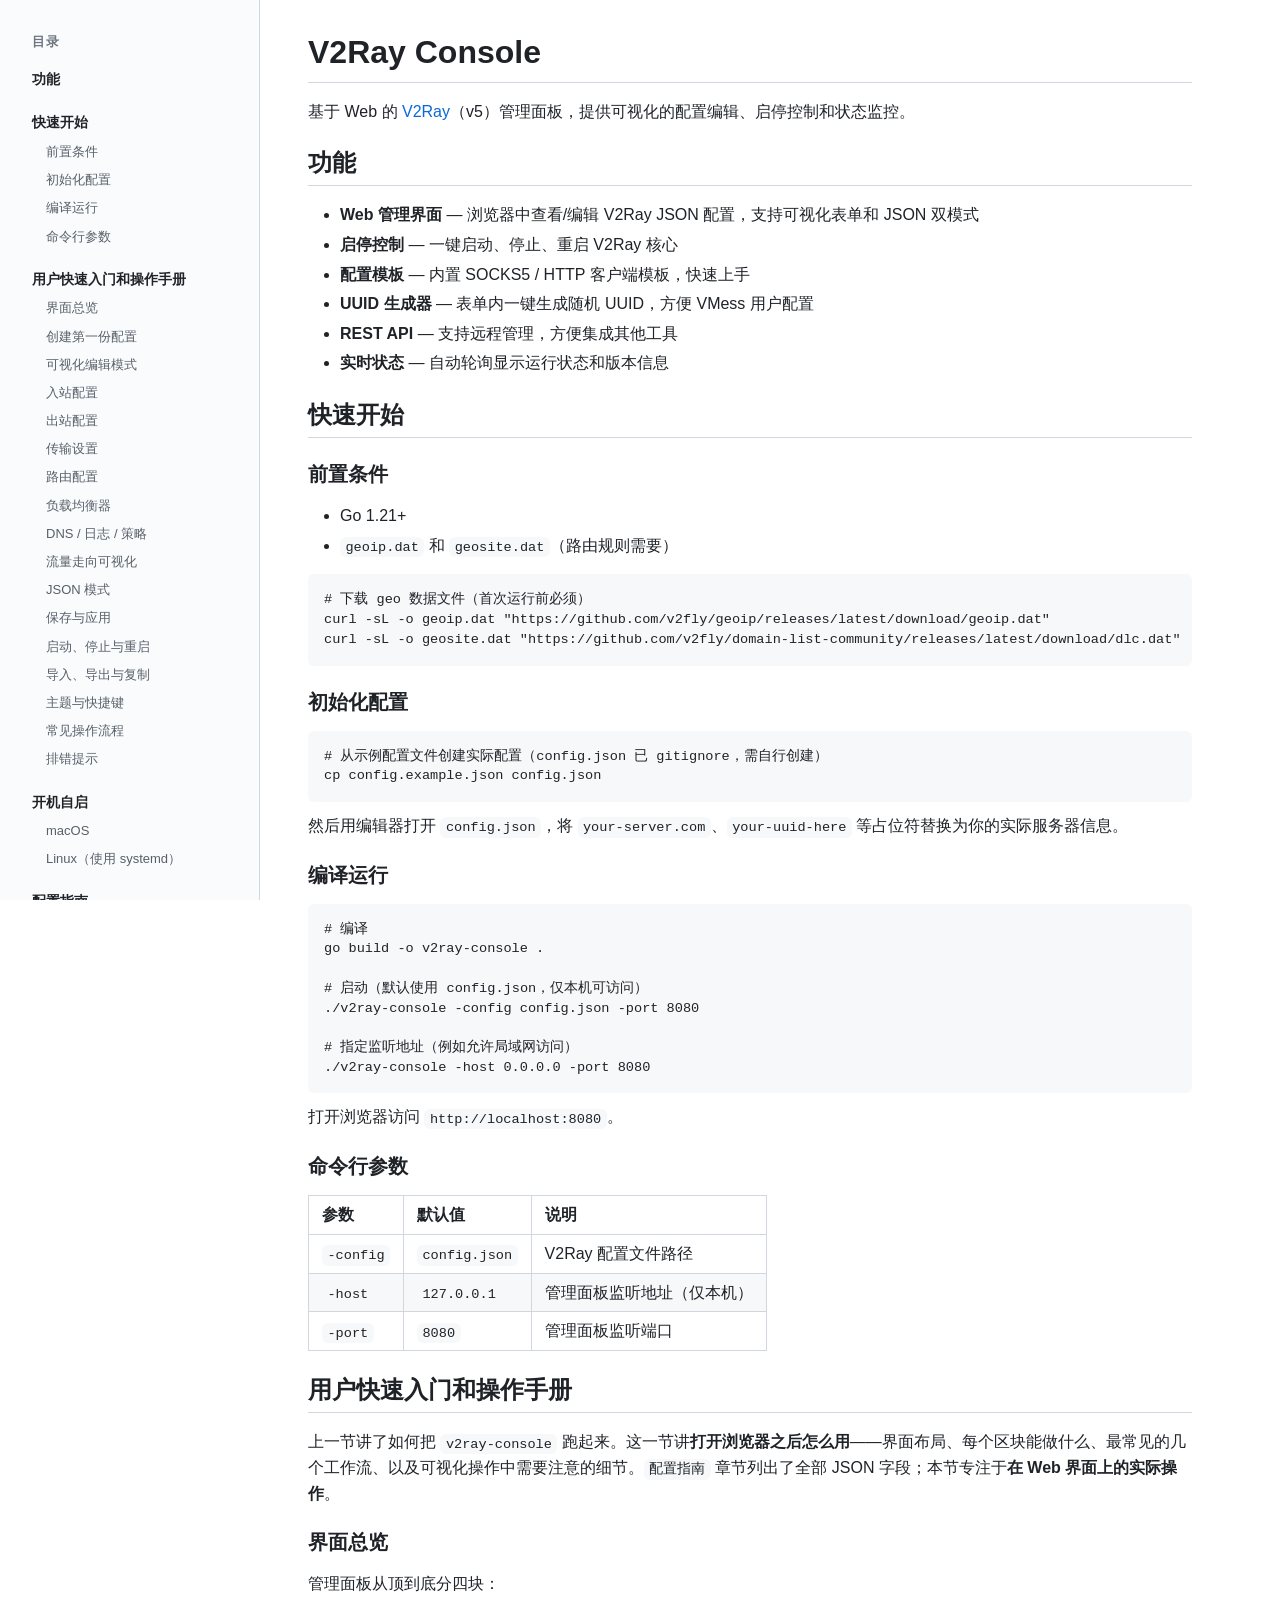
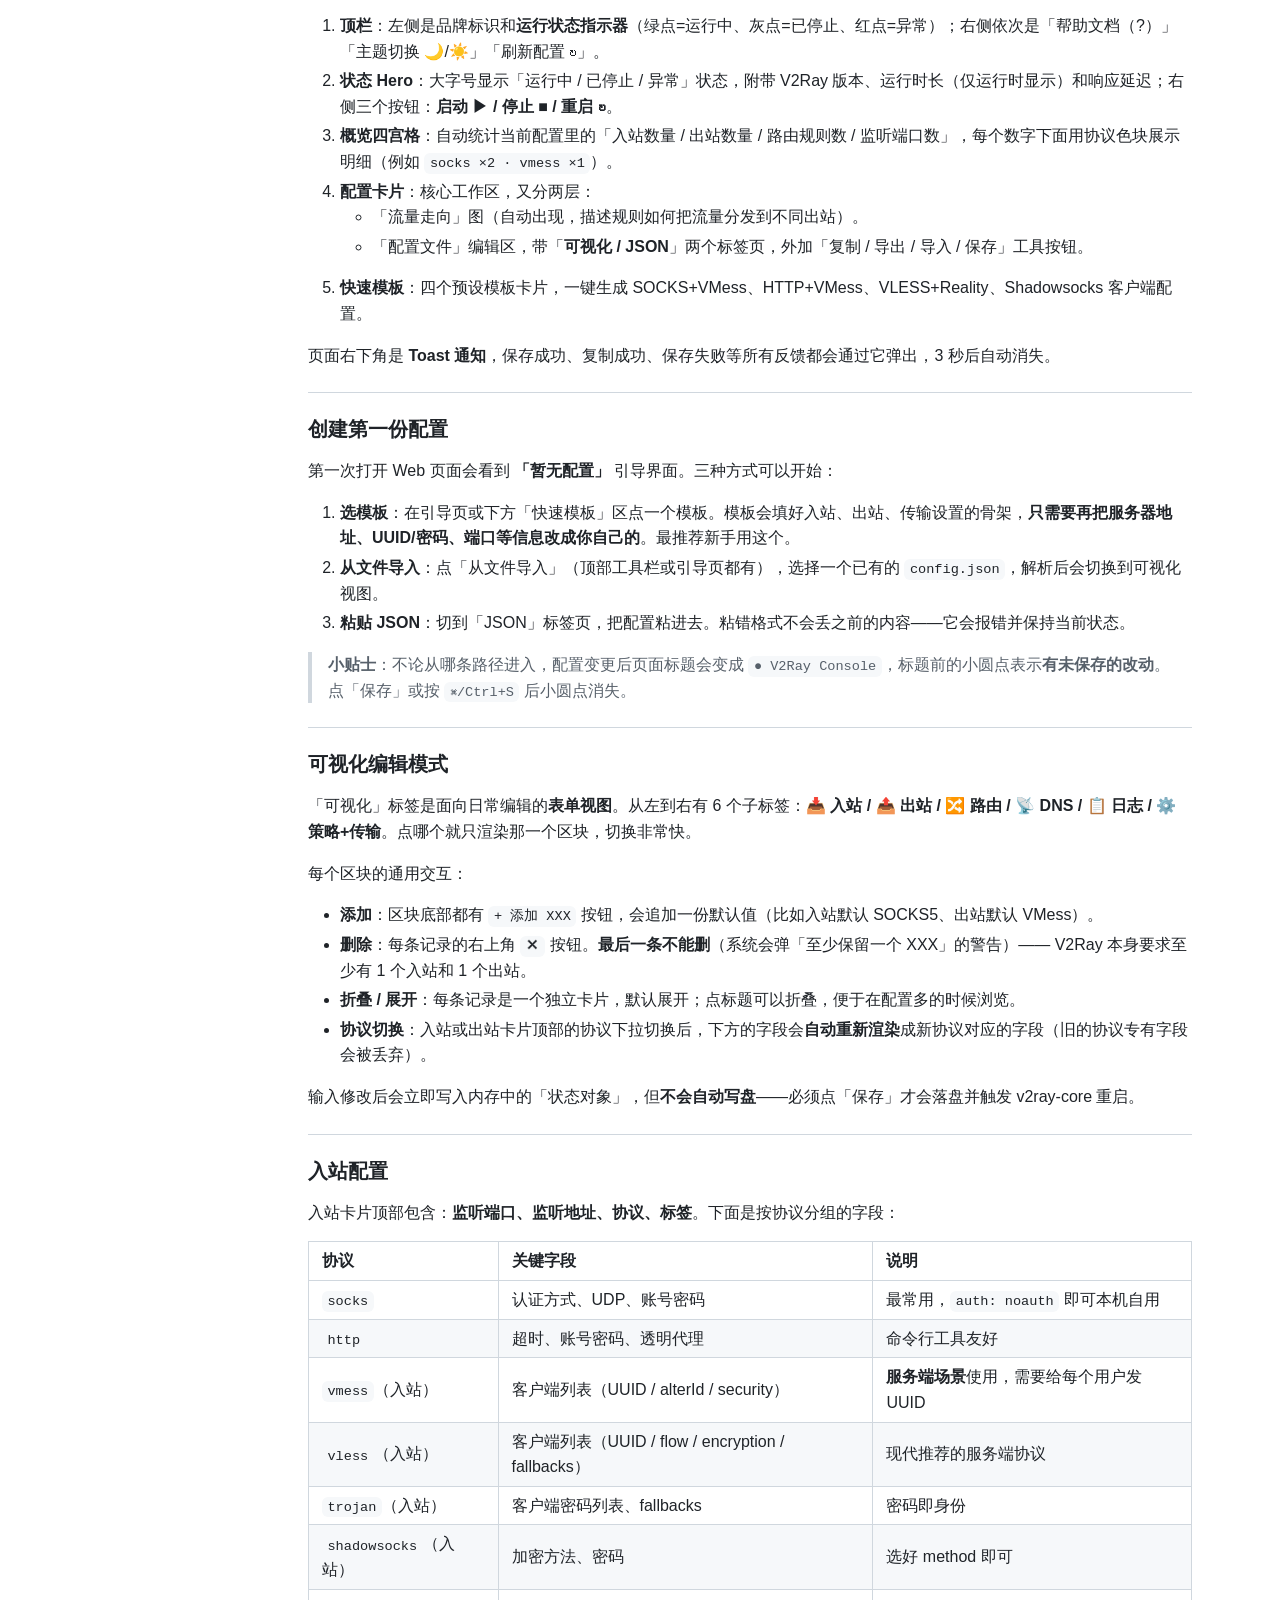
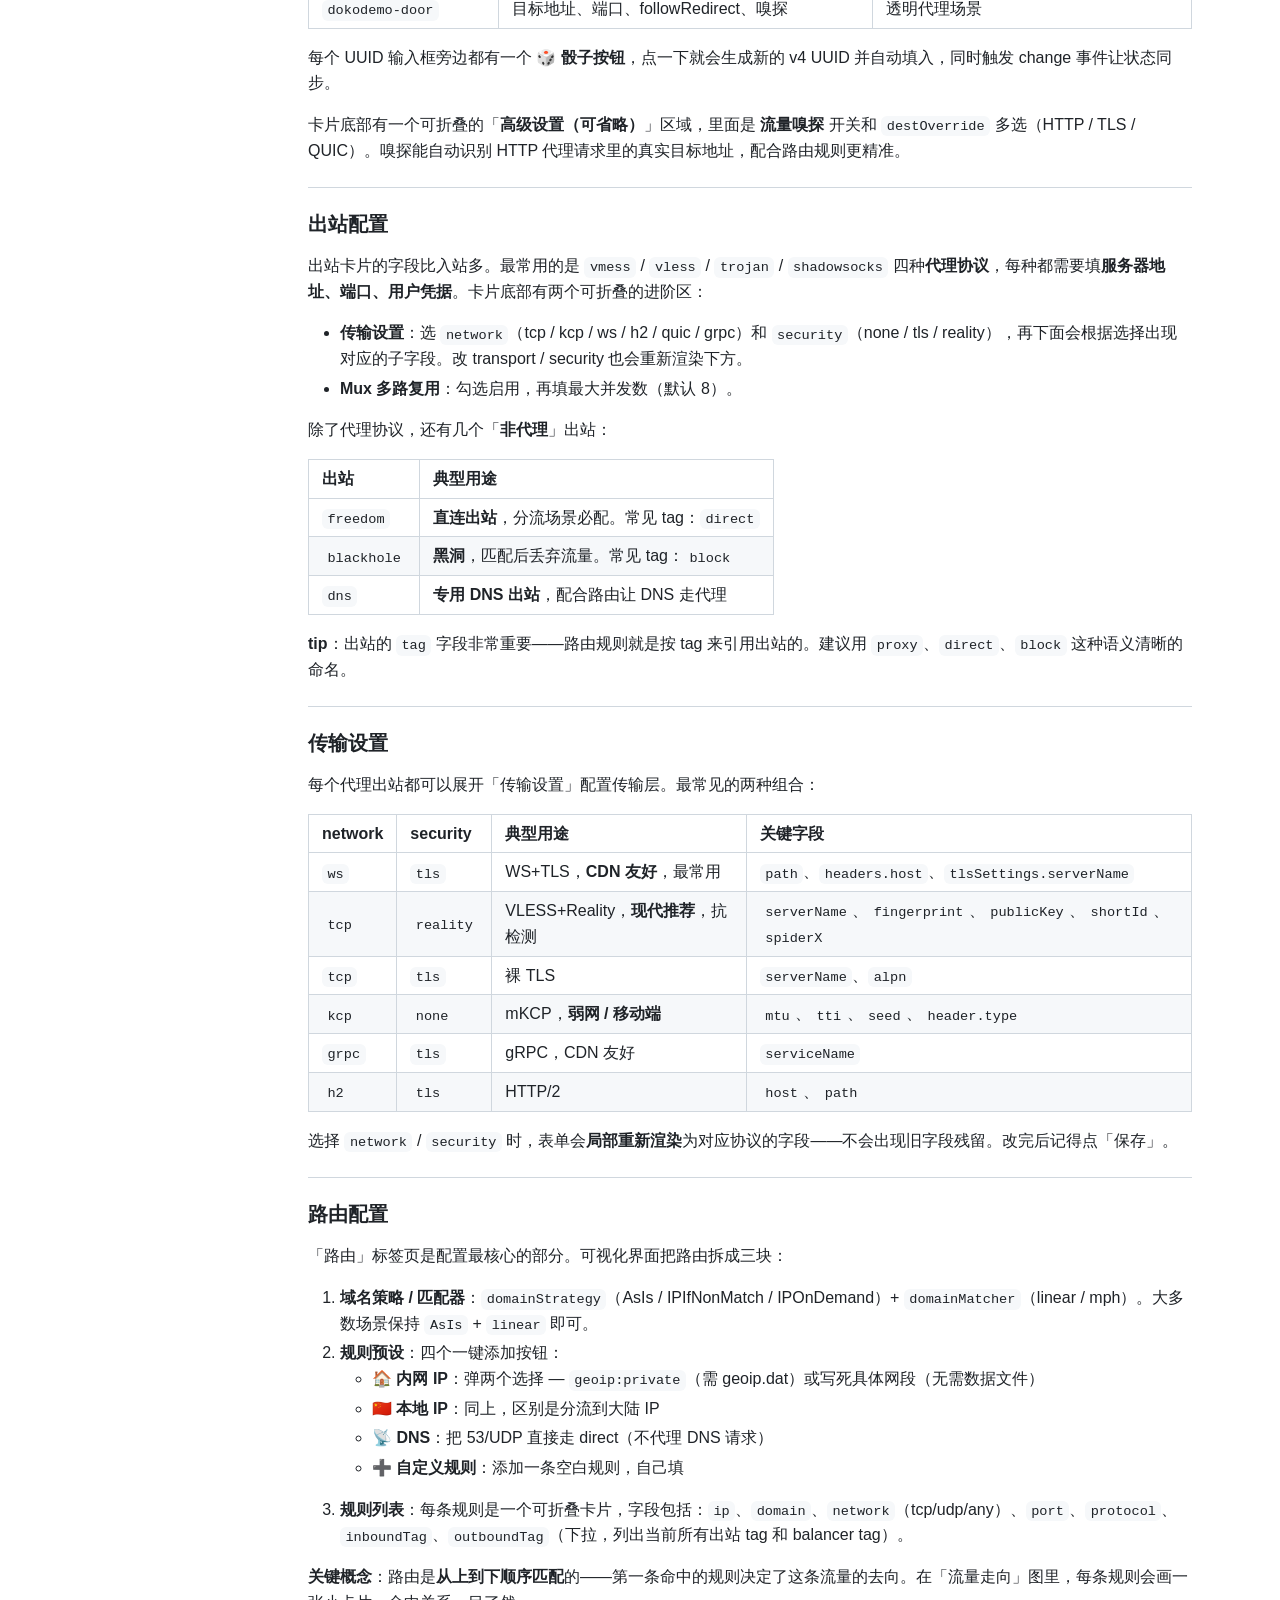
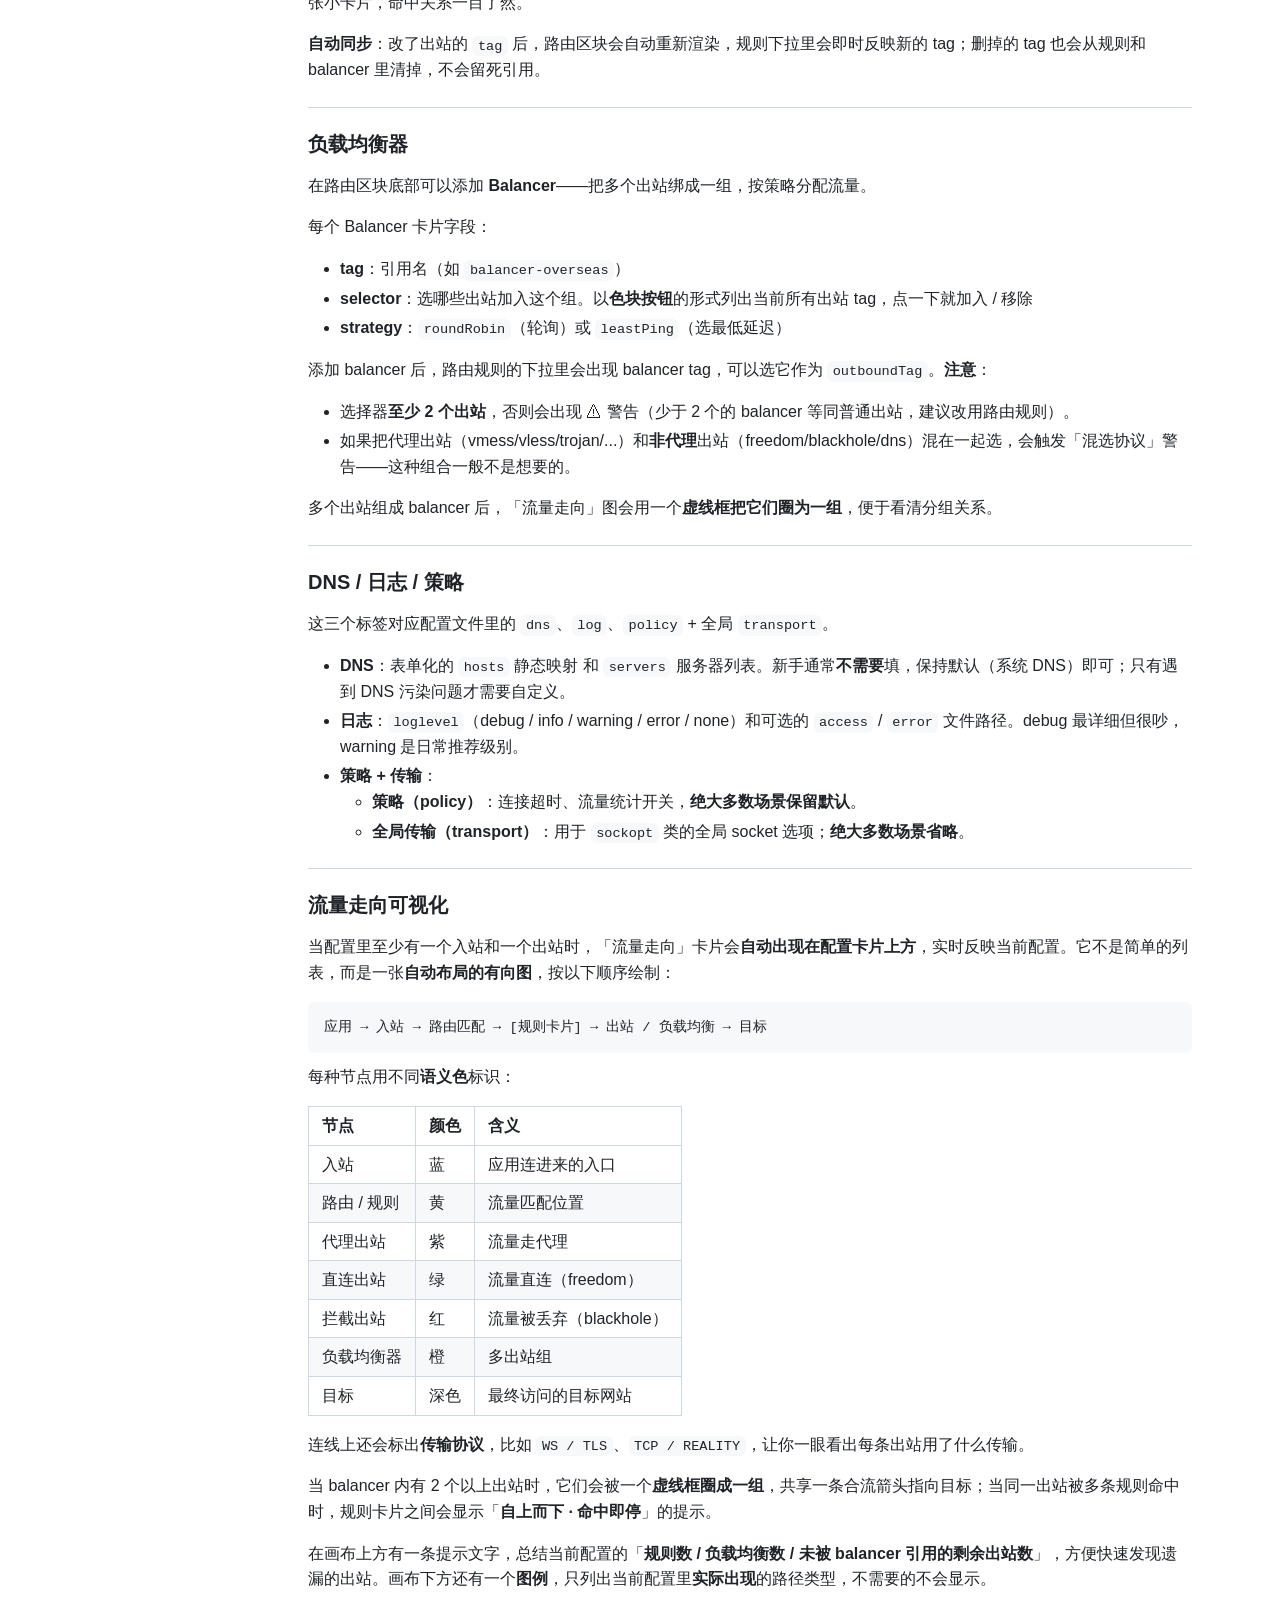
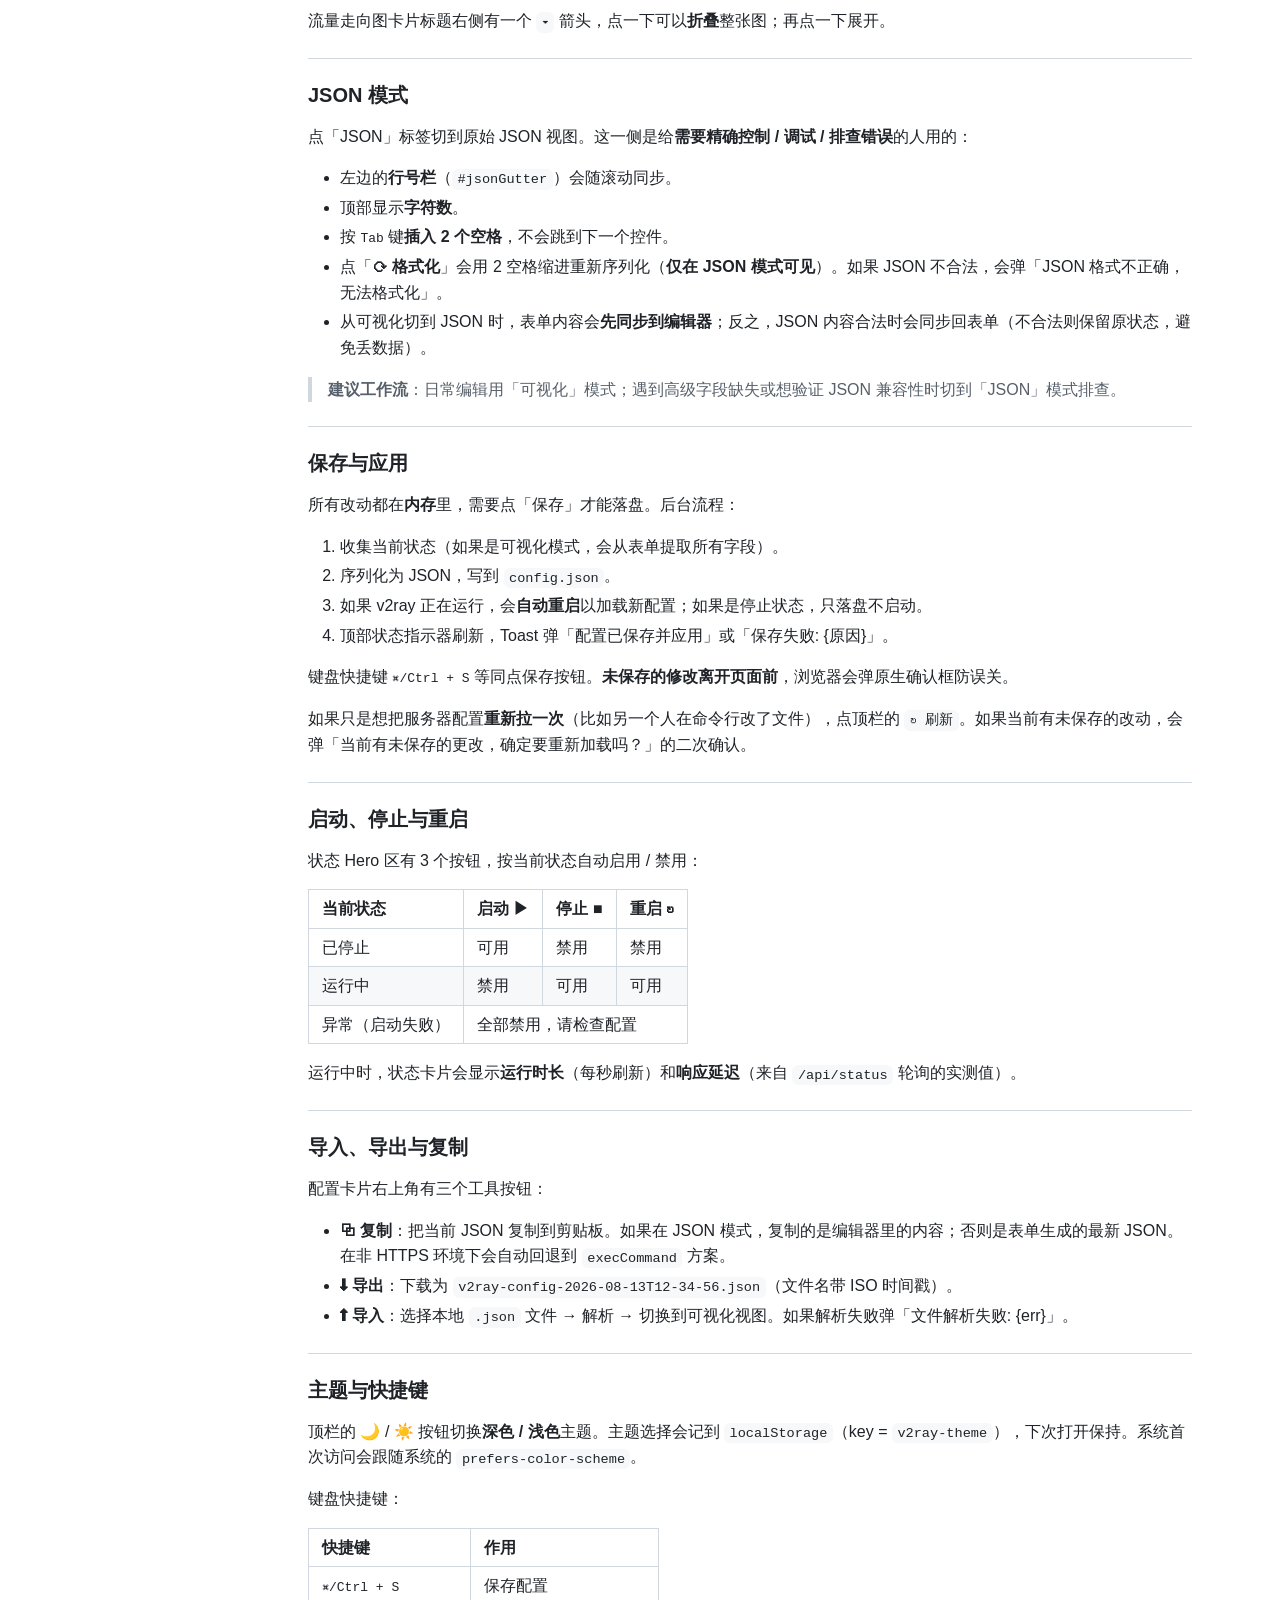
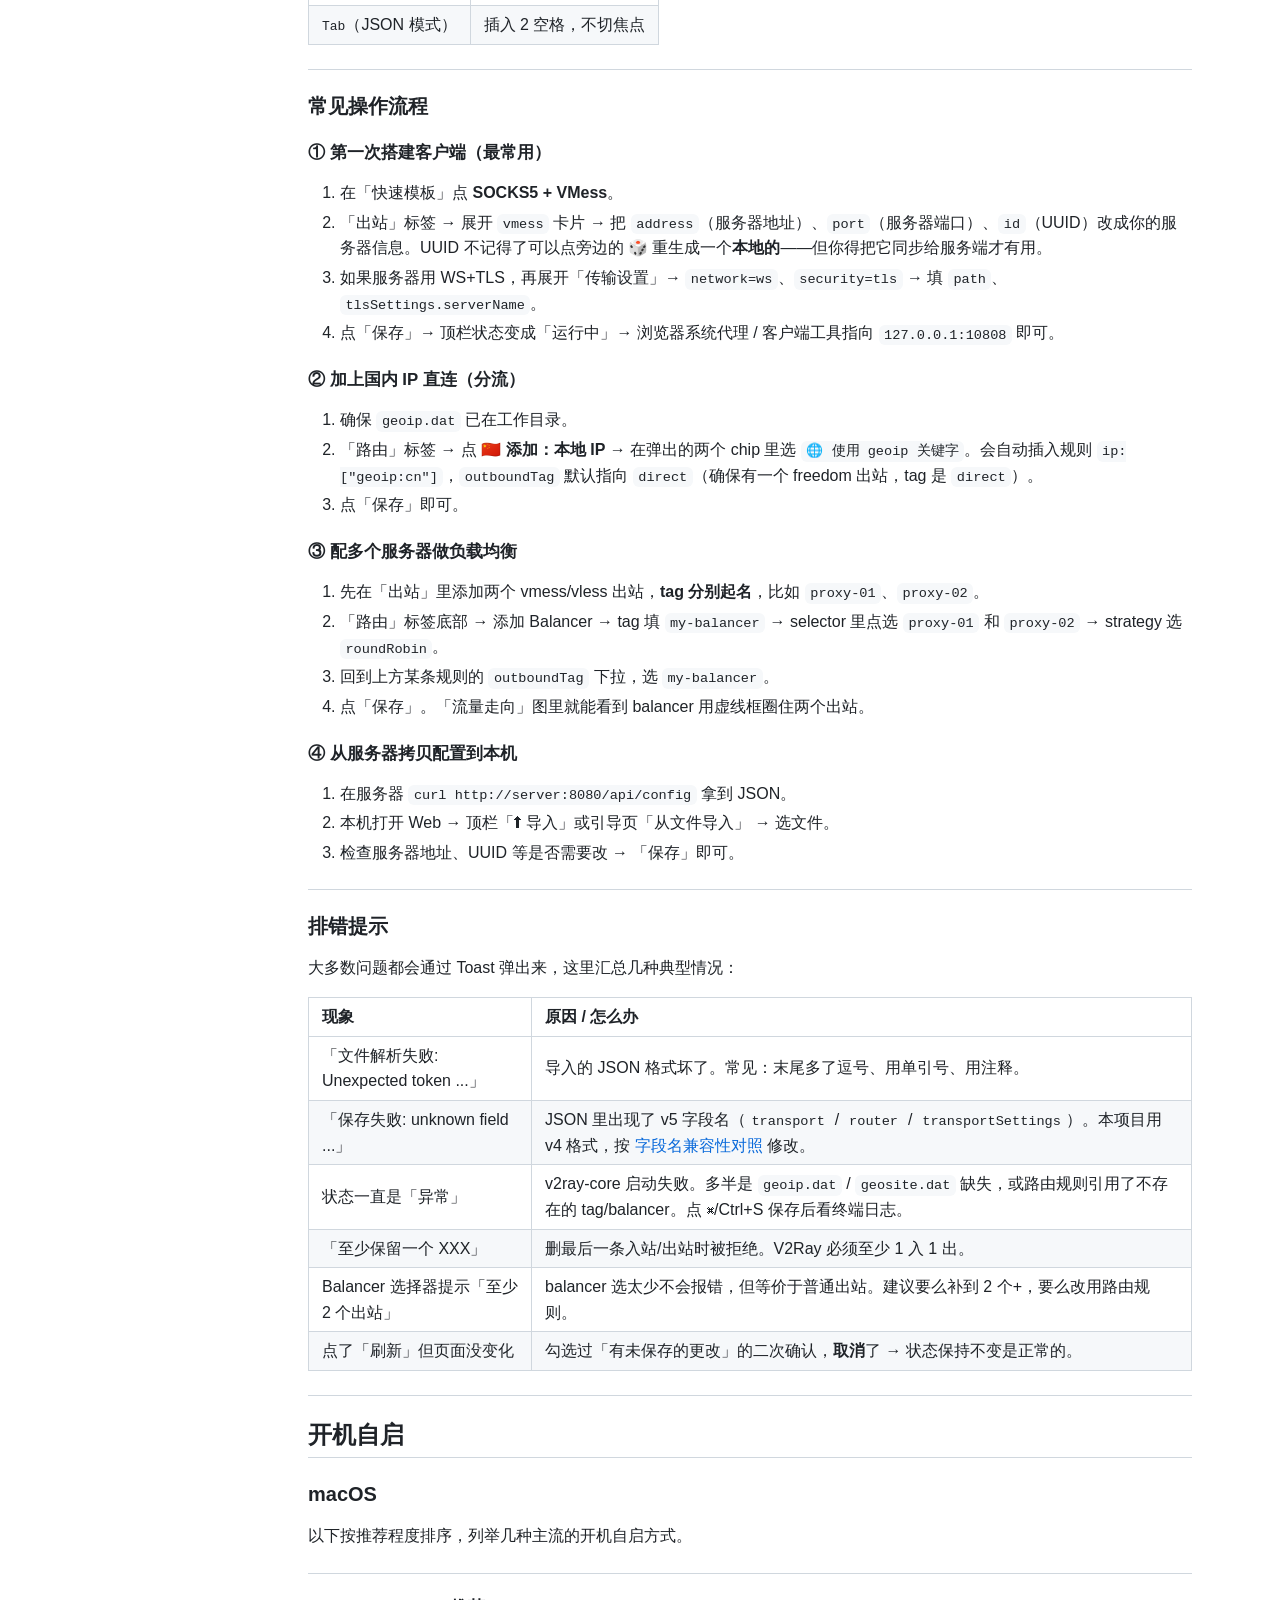
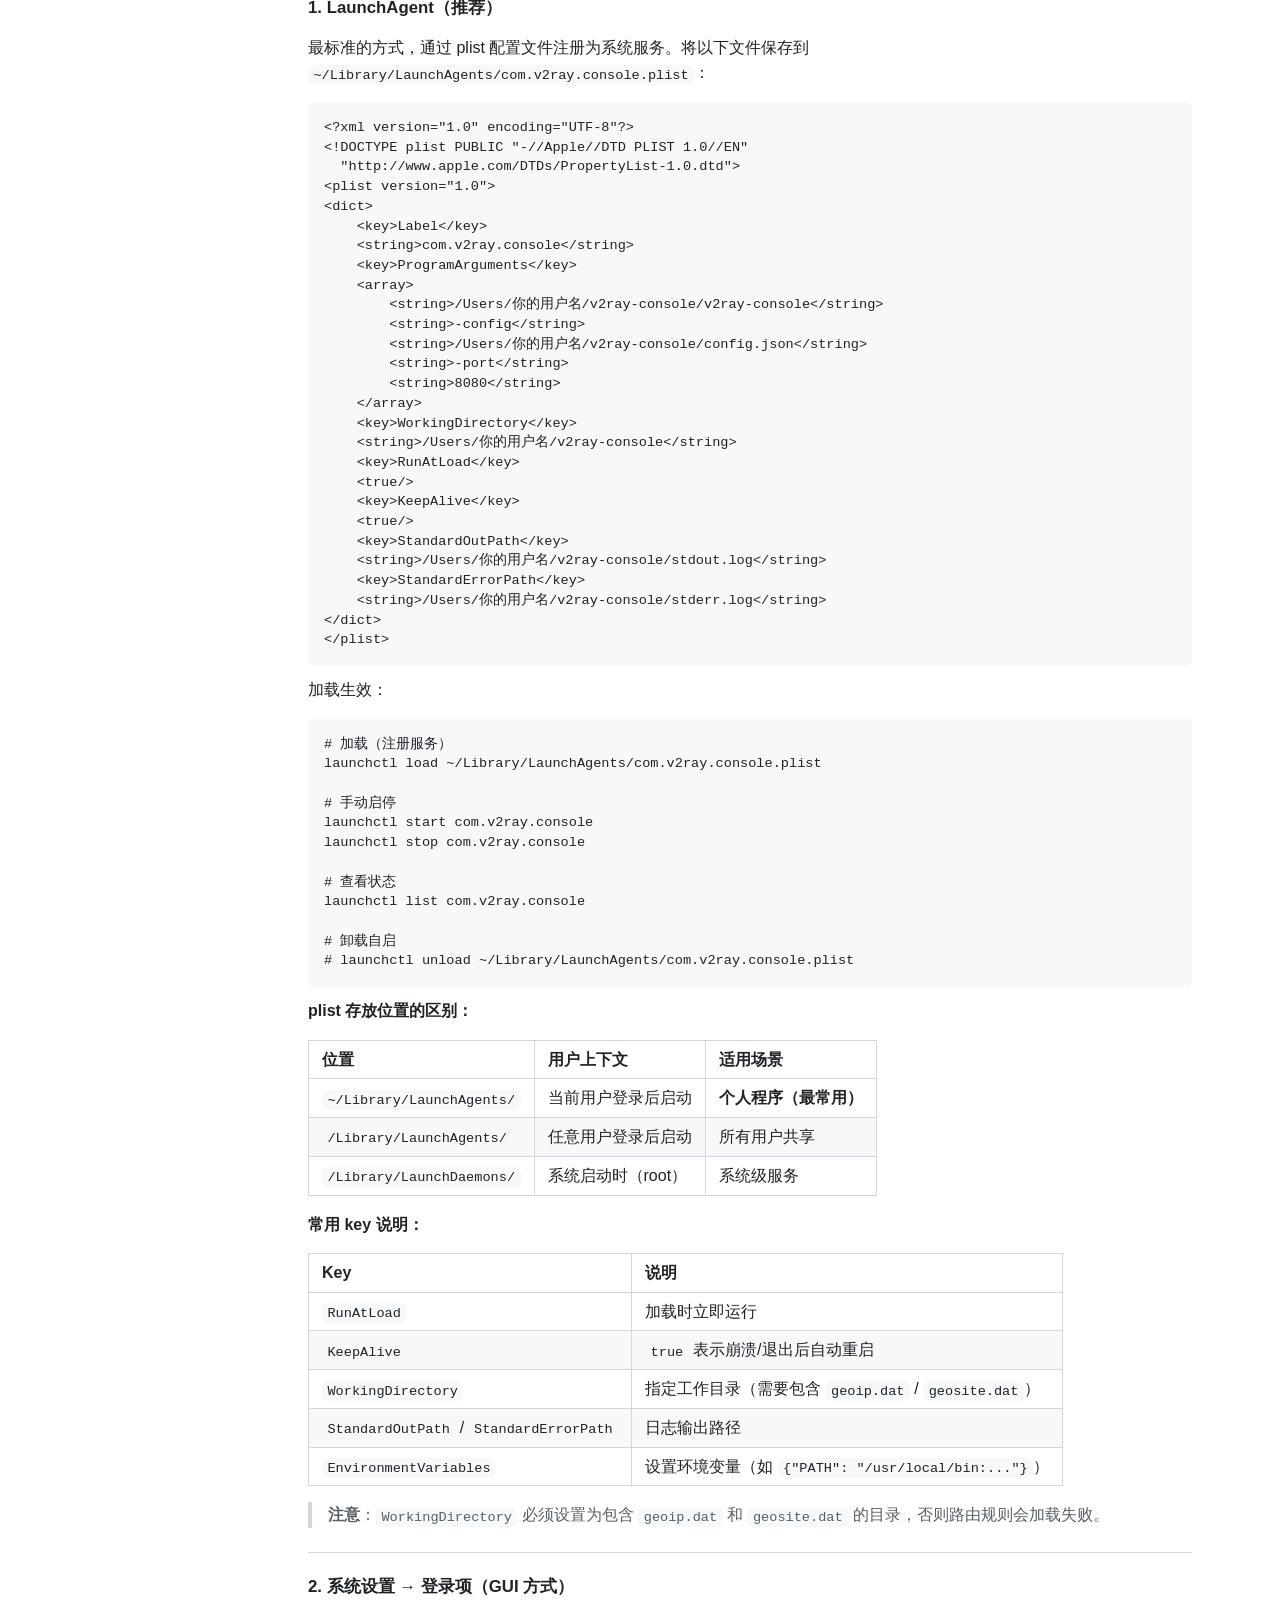
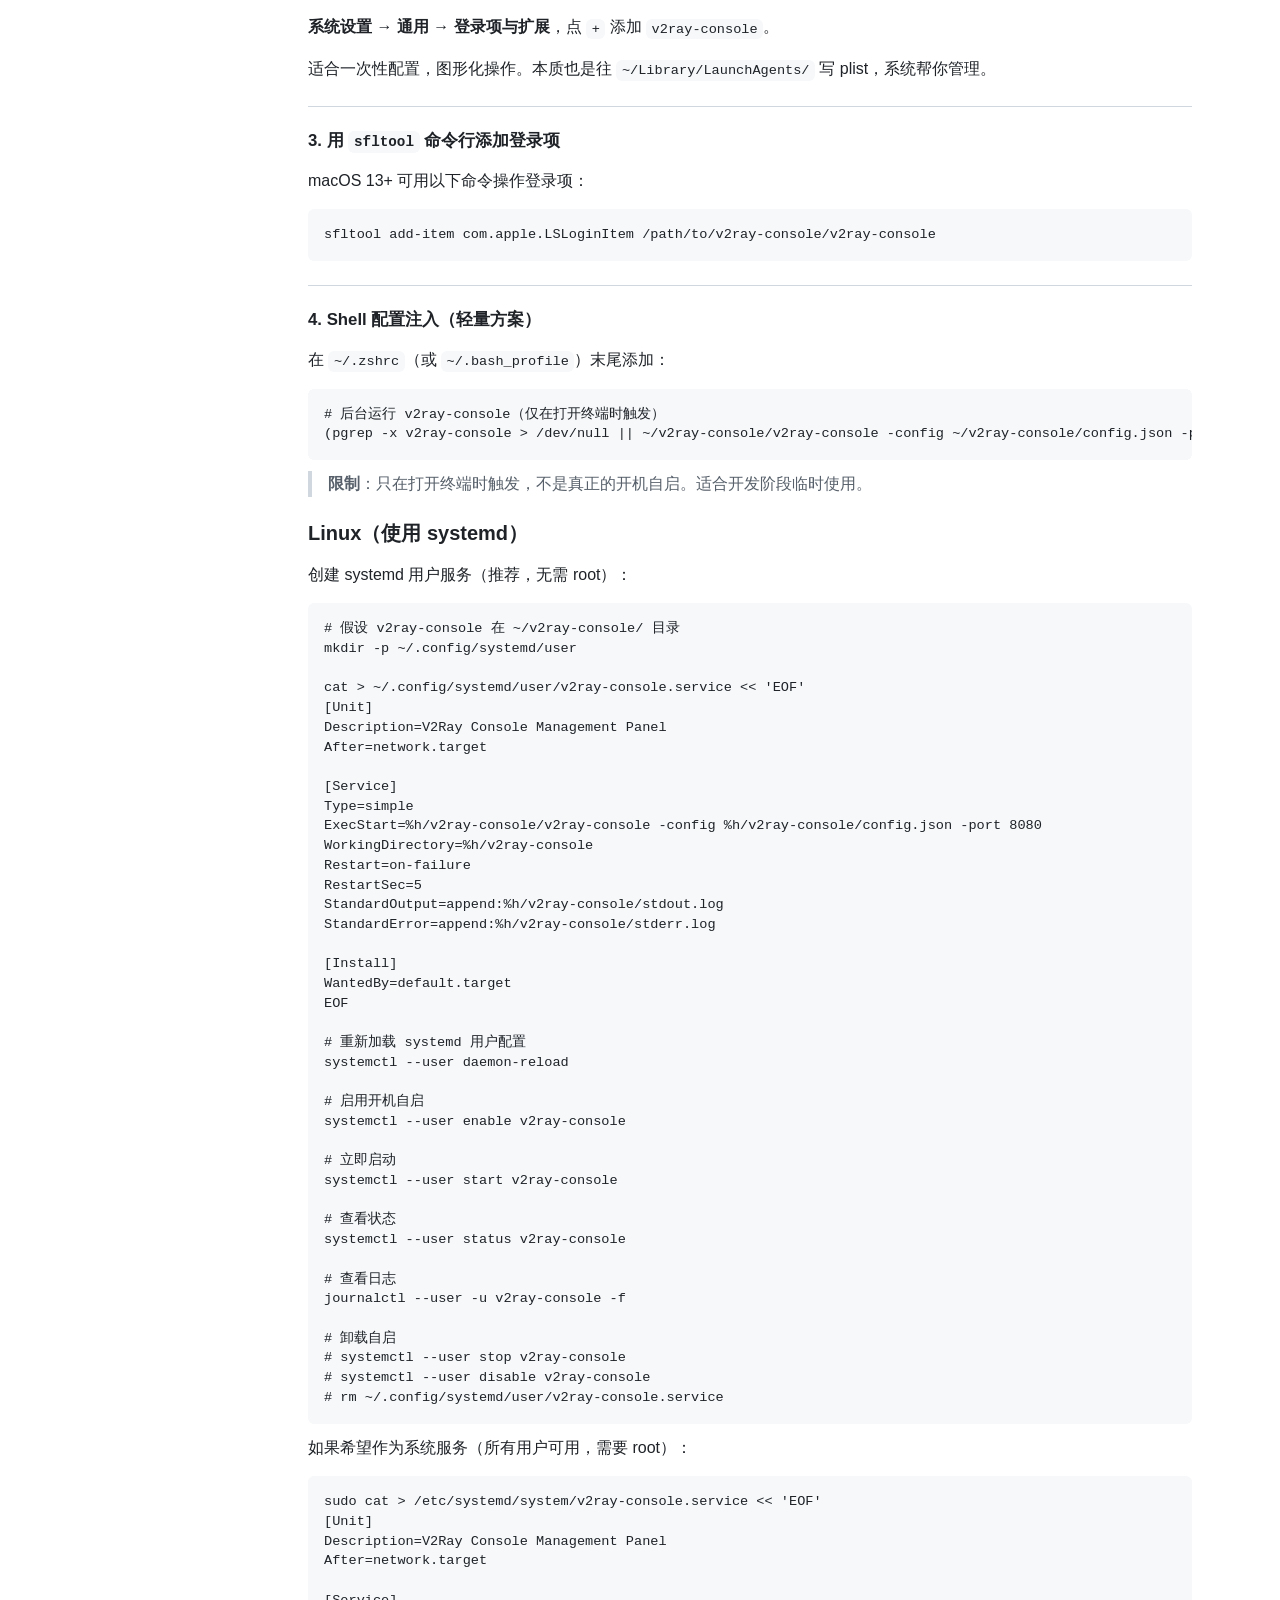
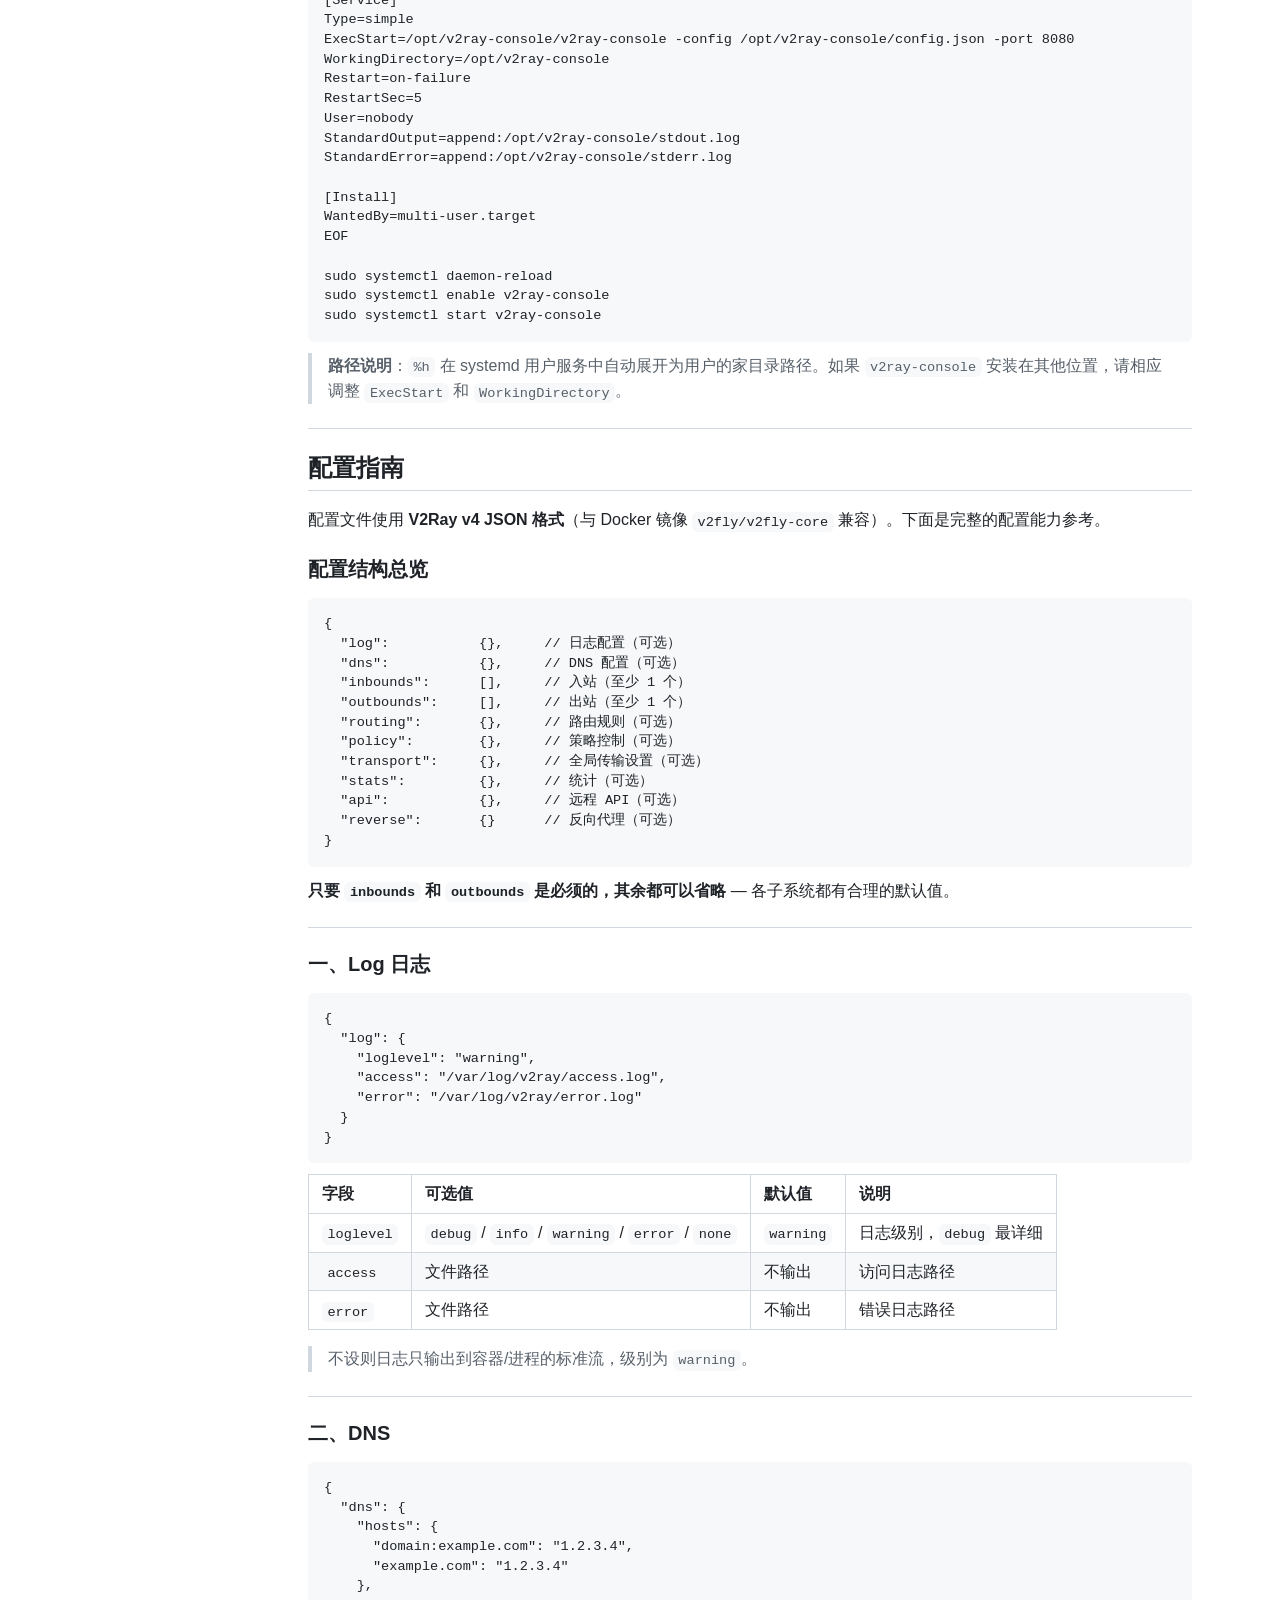
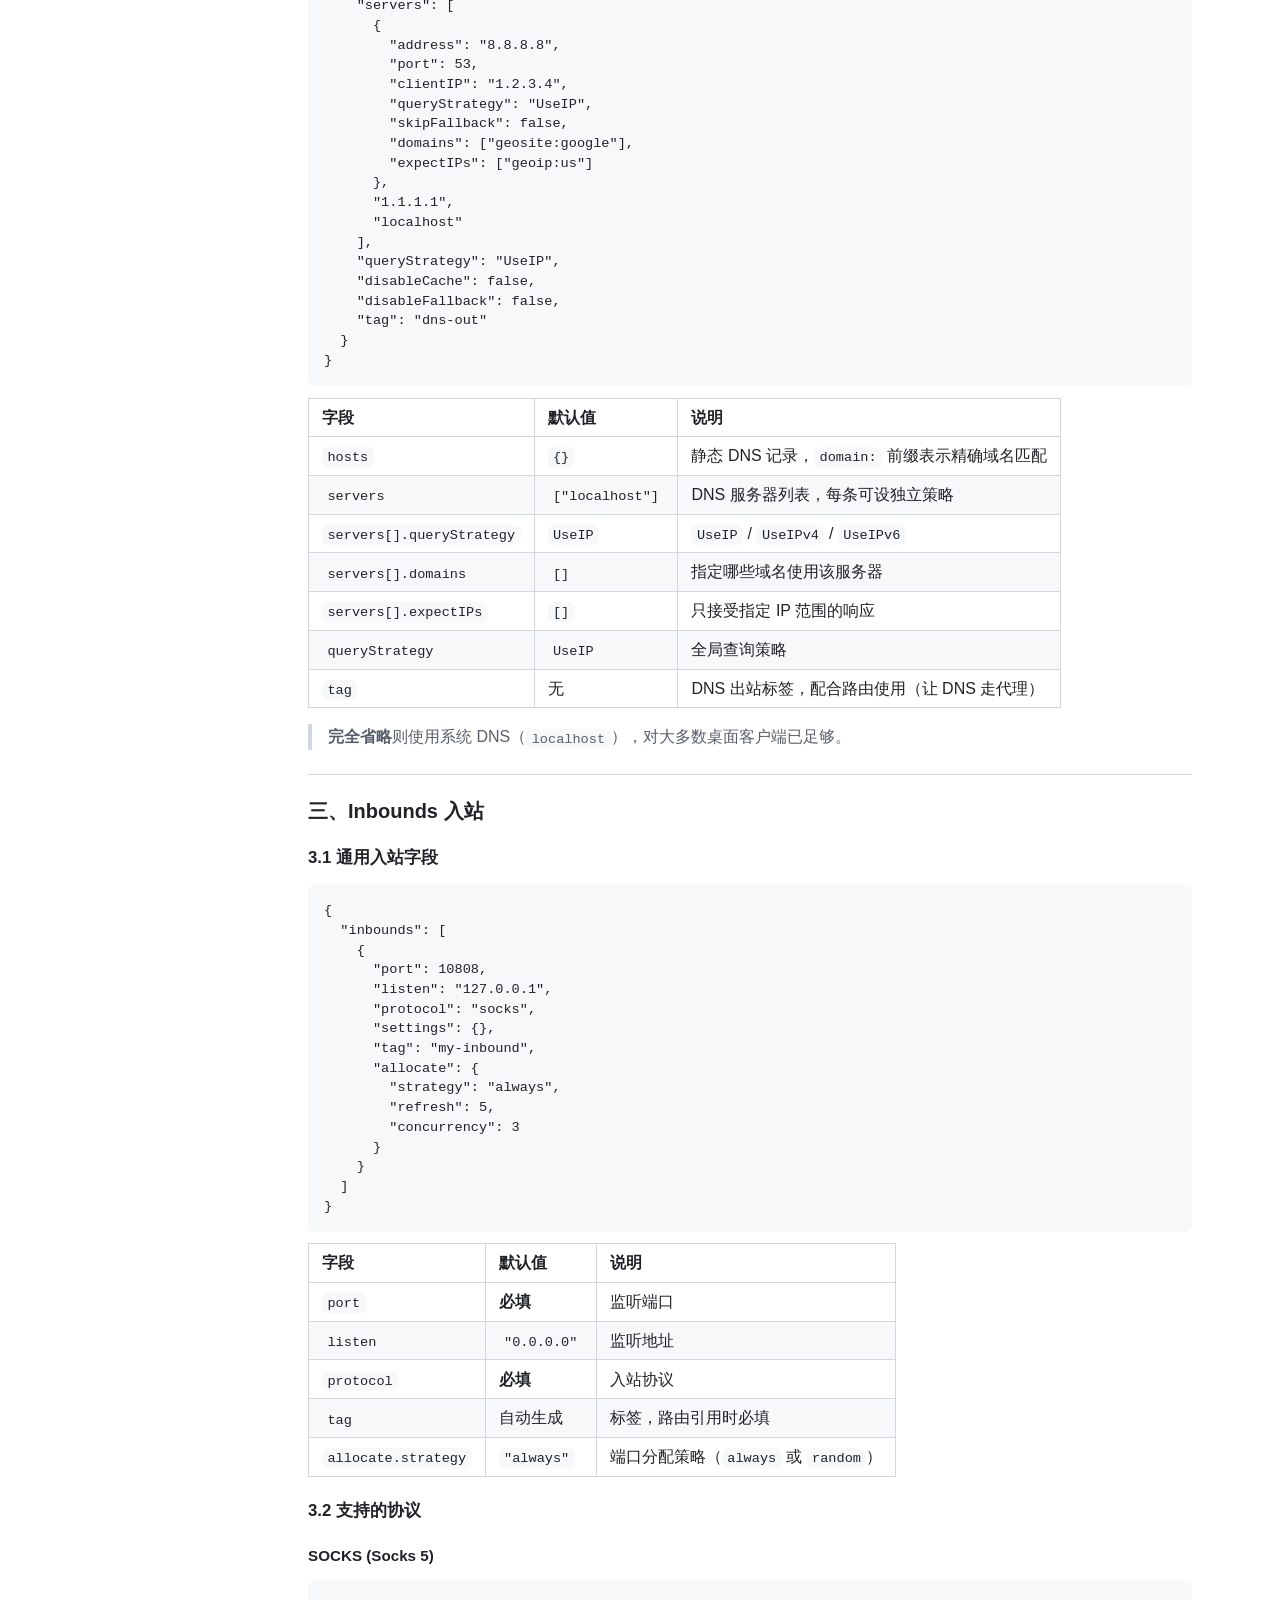
==== commit 9a001913: "docs: 新增 test.md 测试用例文档（181 条用例 + 缺陷风险登记） - 覆盖 15 个模块：环境/CLI/引擎/配置/REST API/中间件/Web UI/V4 兼容/并发/E2E/" ====
--- a/web/README.html
+++ b/web/README.html
@@ -273,6 +273,24 @@
             <li class="lvl-3"><a href="#快速开始-初始化配置">初始化配置</a></li>
             <li class="lvl-3"><a href="#快速开始-编译运行">编译运行</a></li>
             <li class="lvl-3"><a href="#快速开始-命令行参数">命令行参数</a></li>
+            <li class="lvl-2"><a href="#用户快速入门和操作手册">用户快速入门和操作手册</a></li>
+            <li class="lvl-3"><a href="#手册-界面总览">界面总览</a></li>
+            <li class="lvl-3"><a href="#手册-创建第一份配置">创建第一份配置</a></li>
+            <li class="lvl-3"><a href="#手册-可视化编辑模式">可视化编辑模式</a></li>
+            <li class="lvl-3"><a href="#手册-入站配置">入站配置</a></li>
+            <li class="lvl-3"><a href="#手册-出站配置">出站配置</a></li>
+            <li class="lvl-3"><a href="#手册-传输设置">传输设置</a></li>
+            <li class="lvl-3"><a href="#手册-路由配置">路由配置</a></li>
+            <li class="lvl-3"><a href="#手册-负载均衡器">负载均衡器</a></li>
+            <li class="lvl-3"><a href="#手册-dns-日志-策略">DNS / 日志 / 策略</a></li>
+            <li class="lvl-3"><a href="#手册-流量走向可视化">流量走向可视化</a></li>
+            <li class="lvl-3"><a href="#手册-json-模式">JSON 模式</a></li>
+            <li class="lvl-3"><a href="#手册-保存与应用">保存与应用</a></li>
+            <li class="lvl-3"><a href="#手册-启动停止与重启">启动、停止与重启</a></li>
+            <li class="lvl-3"><a href="#手册-导入导出与复制">导入、导出与复制</a></li>
+            <li class="lvl-3"><a href="#手册-主题与快捷键">主题与快捷键</a></li>
+            <li class="lvl-3"><a href="#手册-常见操作流程">常见操作流程</a></li>
+            <li class="lvl-3"><a href="#手册-排错提示">排错提示</a></li>
             <li class="lvl-2"><a href="#开机自启">开机自启</a></li>
             <li class="lvl-3"><a href="#开机自启-macos">macOS</a></li>
             <li class="lvl-3"><a href="#开机自启-linux">Linux（使用 systemd）</a></li>
@@ -354,6 +372,298 @@
                 <tr><td><code>-port</code></td><td><code>8080</code></td><td>管理面板监听端口</td></tr>
             </tbody>
         </table>
+
+        <h2 id="用户快速入门和操作手册">用户快速入门和操作手册</h2>
+        <p>上一节讲了如何把 <code>v2ray-console</code> 跑起来。这一节讲<strong>打开浏览器之后怎么用</strong>——界面布局、每个区块能做什么、最常见的几个工作流、以及可视化操作中需要注意的细节。<code>配置指南</code> 章节列出了全部 JSON 字段；本节专注于<strong>在 Web 界面上的实际操作</strong>。</p>
+
+        <h3 id="手册-界面总览">界面总览</h3>
+        <p>管理面板从顶到底分四块：</p>
+        <ol>
+            <li><strong>顶栏</strong>：左侧是品牌标识和<strong>运行状态指示器</strong>（绿点=运行中、灰点=已停止、红点=异常）；右侧依次是「帮助文档（?）」「主题切换 🌙/☀️」「刷新配置 ↻」。</li>
+            <li><strong>状态 Hero</strong>：大字号显示「运行中 / 已停止 / 异常」状态，附带 V2Ray 版本、运行时长（仅运行时显示）和响应延迟；右侧三个按钮：<strong>启动 ▶ / 停止 ■ / 重启 ↻</strong>。</li>
+            <li><strong>概览四宫格</strong>：自动统计当前配置里的「入站数量 / 出站数量 / 路由规则数 / 监听端口数」，每个数字下面用协议色块展示明细（例如 <code>socks ×2 · vmess ×1</code>）。</li>
+            <li><strong>配置卡片</strong>：核心工作区，又分两层：
+                <ul>
+                    <li>「流量走向」图（自动出现，描述规则如何把流量分发到不同出站）。</li>
+                    <li>「配置文件」编辑区，带「<strong>可视化 / JSON</strong>」两个标签页，外加「复制 / 导出 / 导入 / 保存」工具按钮。</li>
+                </ul>
+            </li>
+            <li><strong>快速模板</strong>：四个预设模板卡片，一键生成 SOCKS+VMess、HTTP+VMess、VLESS+Reality、Shadowsocks 客户端配置。</li>
+        </ol>
+        <p>页面右下角是 <strong>Toast 通知</strong>，保存成功、复制成功、保存失败等所有反馈都会通过它弹出，3 秒后自动消失。</p>
+
+        <hr>
+
+        <h3 id="手册-创建第一份配置">创建第一份配置</h3>
+        <p>第一次打开 Web 页面会看到 <strong>「暂无配置」</strong> 引导界面。三种方式可以开始：</p>
+        <ol>
+            <li><strong>选模板</strong>：在引导页或下方「快速模板」区点一个模板。模板会填好入站、出站、传输设置的骨架，<strong>只需要再把服务器地址、UUID/密码、端口等信息改成你自己的</strong>。最推荐新手用这个。</li>
+            <li><strong>从文件导入</strong>：点「从文件导入」（顶部工具栏或引导页都有），选择一个已有的 <code>config.json</code>，解析后会切换到可视化视图。</li>
+            <li><strong>粘贴 JSON</strong>：切到「JSON」标签页，把配置粘进去。粘错格式不会丢之前的内容——它会报错并保持当前状态。</li>
+        </ol>
+        <blockquote>
+            <p><strong>小贴士</strong>：不论从哪条路径进入，配置变更后页面标题会变成 <code>● V2Ray Console</code>，标题前的小圆点表示<strong>有未保存的改动</strong>。点「保存」或按 <code>⌘/Ctrl+S</code> 后小圆点消失。</p>
+        </blockquote>
+
+        <hr>
+
+        <h3 id="手册-可视化编辑模式">可视化编辑模式</h3>
+        <p>「可视化」标签是面向日常编辑的<strong>表单视图</strong>。从左到右有 6 个子标签：<strong>📥 入站 / 📤 出站 / 🔀 路由 / 📡 DNS / 📋 日志 / ⚙️ 策略+传输</strong>。点哪个就只渲染那一个区块，切换非常快。</p>
+        <p>每个区块的通用交互：</p>
+        <ul>
+            <li><strong>添加</strong>：区块底部都有 <code>+ 添加 XXX</code> 按钮，会追加一份默认值（比如入站默认 SOCKS5、出站默认 VMess）。</li>
+            <li><strong>删除</strong>：每条记录的右上角 <code>✕</code> 按钮。<strong>最后一条不能删</strong>（系统会弹「至少保留一个 XXX」的警告）—— V2Ray 本身要求至少有 1 个入站和 1 个出站。</li>
+            <li><strong>折叠 / 展开</strong>：每条记录是一个独立卡片，默认展开；点标题可以折叠，便于在配置多的时候浏览。</li>
+            <li><strong>协议切换</strong>：入站或出站卡片顶部的协议下拉切换后，下方的字段会<strong>自动重新渲染</strong>成新协议对应的字段（旧的协议专有字段会被丢弃）。</li>
+        </ul>
+        <p>输入修改后会立即写入内存中的「状态对象」，但<strong>不会自动写盘</strong>——必须点「保存」才会落盘并触发 v2ray-core 重启。</p>
+
+        <hr>
+
+        <h3 id="手册-入站配置">入站配置</h3>
+        <p>入站卡片顶部包含：<strong>监听端口、监听地址、协议、标签</strong>。下面是按协议分组的字段：</p>
+        <table>
+            <thead><tr><th>协议</th><th>关键字段</th><th>说明</th></tr></thead>
+            <tbody>
+                <tr><td><code>socks</code></td><td>认证方式、UDP、账号密码</td><td>最常用，<code>auth: noauth</code> 即可本机自用</td></tr>
+                <tr><td><code>http</code></td><td>超时、账号密码、透明代理</td><td>命令行工具友好</td></tr>
+                <tr><td><code>vmess</code>（入站）</td><td>客户端列表（UUID / alterId / security）</td><td><strong>服务端场景</strong>使用，需要给每个用户发 UUID</td></tr>
+                <tr><td><code>vless</code>（入站）</td><td>客户端列表（UUID / flow / encryption / fallbacks）</td><td>现代推荐的服务端协议</td></tr>
+                <tr><td><code>trojan</code>（入站）</td><td>客户端密码列表、fallbacks</td><td>密码即身份</td></tr>
+                <tr><td><code>shadowsocks</code>（入站）</td><td>加密方法、密码</td><td>选好 method 即可</td></tr>
+                <tr><td><code>dokodemo-door</code></td><td>目标地址、端口、followRedirect、嗅探</td><td>透明代理场景</td></tr>
+            </tbody>
+        </table>
+        <p>每个 UUID 输入框旁边都有一个 <strong>🎲 骰子按钮</strong>，点一下就会生成新的 v4 UUID 并自动填入，同时触发 change 事件让状态同步。</p>
+        <p>卡片底部有一个可折叠的「<strong>高级设置（可省略）</strong>」区域，里面是 <strong>流量嗅探</strong> 开关和 <code>destOverride</code> 多选（HTTP / TLS / QUIC）。嗅探能自动识别 HTTP 代理请求里的真实目标地址，配合路由规则更精准。</p>
+
+        <hr>
+
+        <h3 id="手册-出站配置">出站配置</h3>
+        <p>出站卡片的字段比入站多。最常用的是 <code>vmess</code> / <code>vless</code> / <code>trojan</code> / <code>shadowsocks</code> 四种<strong>代理协议</strong>，每种都需要填<strong>服务器地址、端口、用户凭据</strong>。卡片底部有两个可折叠的进阶区：</p>
+        <ul>
+            <li><strong>传输设置</strong>：选 <code>network</code>（tcp / kcp / ws / h2 / quic / grpc）和 <code>security</code>（none / tls / reality），再下面会根据选择出现对应的子字段。改 transport / security 也会重新渲染下方。</li>
+            <li><strong>Mux 多路复用</strong>：勾选启用，再填最大并发数（默认 8）。</li>
+        </ul>
+        <p>除了代理协议，还有几个「<strong>非代理</strong>」出站：</p>
+        <table>
+            <thead><tr><th>出站</th><th>典型用途</th></tr></thead>
+            <tbody>
+                <tr><td><code>freedom</code></td><td><strong>直连出站</strong>，分流场景必配。常见 tag：<code>direct</code></td></tr>
+                <tr><td><code>blackhole</code></td><td><strong>黑洞</strong>，匹配后丢弃流量。常见 tag：<code>block</code></td></tr>
+                <tr><td><code>dns</code></td><td><strong>专用 DNS 出站</strong>，配合路由让 DNS 走代理</td></tr>
+            </tbody>
+        </table>
+        <p><strong>tip</strong>：出站的 <code>tag</code> 字段非常重要——路由规则就是按 tag 来引用出站的。建议用 <code>proxy</code>、<code>direct</code>、<code>block</code> 这种语义清晰的命名。</p>
+
+        <hr>
+
+        <h3 id="手册-传输设置">传输设置</h3>
+        <p>每个代理出站都可以展开「传输设置」配置传输层。最常见的两种组合：</p>
+        <table>
+            <thead><tr><th>network</th><th>security</th><th>典型用途</th><th>关键字段</th></tr></thead>
+            <tbody>
+                <tr><td><code>ws</code></td><td><code>tls</code></td><td>WS+TLS，<strong>CDN 友好</strong>，最常用</td><td><code>path</code>、<code>headers.host</code>、<code>tlsSettings.serverName</code></td></tr>
+                <tr><td><code>tcp</code></td><td><code>reality</code></td><td>VLESS+Reality，<strong>现代推荐</strong>，抗检测</td><td><code>serverName</code>、<code>fingerprint</code>、<code>publicKey</code>、<code>shortId</code>、<code>spiderX</code></td></tr>
+                <tr><td><code>tcp</code></td><td><code>tls</code></td><td>裸 TLS</td><td><code>serverName</code>、<code>alpn</code></td></tr>
+                <tr><td><code>kcp</code></td><td><code>none</code></td><td>mKCP，<strong>弱网 / 移动端</strong></td><td><code>mtu</code>、<code>tti</code>、<code>seed</code>、<code>header.type</code></td></tr>
+                <tr><td><code>grpc</code></td><td><code>tls</code></td><td>gRPC，CDN 友好</td><td><code>serviceName</code></td></tr>
+                <tr><td><code>h2</code></td><td><code>tls</code></td><td>HTTP/2</td><td><code>host</code>、<code>path</code></td></tr>
+            </tbody>
+        </table>
+        <p>选择 <code>network</code> / <code>security</code> 时，表单会<strong>局部重新渲染</strong>为对应协议的字段——不会出现旧字段残留。改完后记得点「保存」。</p>
+
+        <hr>
+
+        <h3 id="手册-路由配置">路由配置</h3>
+        <p>「路由」标签页是配置最核心的部分。可视化界面把路由拆成三块：</p>
+        <ol>
+            <li><strong>域名策略 / 匹配器</strong>：<code>domainStrategy</code>（AsIs / IPIfNonMatch / IPOnDemand）+ <code>domainMatcher</code>（linear / mph）。大多数场景保持 <code>AsIs</code> + <code>linear</code> 即可。</li>
+            <li><strong>规则预设</strong>：四个一键添加按钮：
+                <ul>
+                    <li>🏠 <strong>内网 IP</strong>：弹两个选择 — <code>geoip:private</code>（需 geoip.dat）或写死具体网段（无需数据文件）</li>
+                    <li>🇨🇳 <strong>本地 IP</strong>：同上，区别是分流到大陆 IP</li>
+                    <li>📡 <strong>DNS</strong>：把 53/UDP 直接走 direct（不代理 DNS 请求）</li>
+                    <li>➕ <strong>自定义规则</strong>：添加一条空白规则，自己填</li>
+                </ul>
+            </li>
+            <li><strong>规则列表</strong>：每条规则是一个可折叠卡片，字段包括：<code>ip</code>、<code>domain</code>、<code>network</code>（tcp/udp/any）、<code>port</code>、<code>protocol</code>、<code>inboundTag</code>、<code>outboundTag</code>（下拉，列出当前所有出站 tag 和 balancer tag）。</li>
+        </ol>
+        <p><strong>关键概念</strong>：路由是<strong>从上到下顺序匹配</strong>的——第一条命中的规则决定了这条流量的去向。在「流量走向」图里，每条规则会画一张小卡片，命中关系一目了然。</p>
+        <p><strong>自动同步</strong>：改了出站的 <code>tag</code> 后，路由区块会自动重新渲染，规则下拉里会即时反映新的 tag；删掉的 tag 也会从规则和 balancer 里清掉，不会留死引用。</p>
+
+        <hr>
+
+        <h3 id="手册-负载均衡器">负载均衡器</h3>
+        <p>在路由区块底部可以添加 <strong>Balancer</strong>——把多个出站绑成一组，按策略分配流量。</p>
+        <p>每个 Balancer 卡片字段：</p>
+        <ul>
+            <li><strong>tag</strong>：引用名（如 <code>balancer-overseas</code>）</li>
+            <li><strong>selector</strong>：选哪些出站加入这个组。以<strong>色块按钮</strong>的形式列出当前所有出站 tag，点一下就加入 / 移除</li>
+            <li><strong>strategy</strong>：<code>roundRobin</code>（轮询）或 <code>leastPing</code>（选最低延迟）</li>
+        </ul>
+        <p>添加 balancer 后，路由规则的下拉里会出现 balancer tag，可以选它作为 <code>outboundTag</code>。<strong>注意</strong>：</p>
+        <ul>
+            <li>选择器<strong>至少 2 个出站</strong>，否则会出现 ⚠ 警告（少于 2 个的 balancer 等同普通出站，建议改用路由规则）。</li>
+            <li>如果把代理出站（vmess/vless/trojan/...）和<strong>非代理</strong>出站（freedom/blackhole/dns）混在一起选，会触发「混选协议」警告——这种组合一般不是想要的。</li>
+        </ul>
+        <p>多个出站组成 balancer 后，「流量走向」图会用一个<strong>虚线框把它们圈为一组</strong>，便于看清分组关系。</p>
+
+        <hr>
+
+        <h3 id="手册-dns-日志-策略">DNS / 日志 / 策略</h3>
+        <p>这三个标签对应配置文件里的 <code>dns</code>、<code>log</code>、<code>policy</code> + 全局 <code>transport</code>。</p>
+        <ul>
+            <li><strong>DNS</strong>：表单化的 <code>hosts</code> 静态映射 和 <code>servers</code> 服务器列表。新手通常<strong>不需要</strong>填，保持默认（系统 DNS）即可；只有遇到 DNS 污染问题才需要自定义。</li>
+            <li><strong>日志</strong>：<code>loglevel</code>（debug / info / warning / error / none）和可选的 <code>access</code> / <code>error</code> 文件路径。debug 最详细但很吵，warning 是日常推荐级别。</li>
+            <li><strong>策略 + 传输</strong>：
+                <ul>
+                    <li><strong>策略（policy）</strong>：连接超时、流量统计开关，<strong>绝大多数场景保留默认</strong>。</li>
+                    <li><strong>全局传输（transport）</strong>：用于 <code>sockopt</code> 类的全局 socket 选项；<strong>绝大多数场景省略</strong>。</li>
+                </ul>
+            </li>
+        </ul>
+
+        <hr>
+
+        <h3 id="手册-流量走向可视化">流量走向可视化</h3>
+        <p>当配置里至少有一个入站和一个出站时，「流量走向」卡片会<strong>自动出现在配置卡片上方</strong>，实时反映当前配置。它不是简单的列表，而是一张<strong>自动布局的有向图</strong>，按以下顺序绘制：</p>
+        <pre><code>应用 → 入站 → 路由匹配 → [规则卡片] → 出站 / 负载均衡 → 目标
+</code></pre>
+        <p>每种节点用不同<strong>语义色</strong>标识：</p>
+        <table>
+            <thead><tr><th>节点</th><th>颜色</th><th>含义</th></tr></thead>
+            <tbody>
+                <tr><td>入站</td><td>蓝</td><td>应用连进来的入口</td></tr>
+                <tr><td>路由 / 规则</td><td>黄</td><td>流量匹配位置</td></tr>
+                <tr><td>代理出站</td><td>紫</td><td>流量走代理</td></tr>
+                <tr><td>直连出站</td><td>绿</td><td>流量直连（freedom）</td></tr>
+                <tr><td>拦截出站</td><td>红</td><td>流量被丢弃（blackhole）</td></tr>
+                <tr><td>负载均衡器</td><td>橙</td><td>多出站组</td></tr>
+                <tr><td>目标</td><td>深色</td><td>最终访问的目标网站</td></tr>
+            </tbody>
+        </table>
+        <p>连线上还会标出<strong>传输协议</strong>，比如 <code>WS / TLS</code>、<code>TCP / REALITY</code>，让你一眼看出每条出站用了什么传输。</p>
+        <p>当 balancer 内有 2 个以上出站时，它们会被一个<strong>虚线框圈成一组</strong>，共享一条合流箭头指向目标；当同一出站被多条规则命中时，规则卡片之间会显示「<strong>自上而下 · 命中即停</strong>」的提示。</p>
+        <p>在画布上方有一条提示文字，总结当前配置的「<strong>规则数 / 负载均衡数 / 未被 balancer 引用的剩余出站数</strong>」，方便快速发现遗漏的出站。画布下方还有一个<strong>图例</strong>，只列出当前配置里<strong>实际出现</strong>的路径类型，不需要的不会显示。</p>
+        <p>流量走向图卡片标题右侧有一个 <code>▾</code> 箭头，点一下可以<strong>折叠</strong>整张图；再点一下展开。</p>
+
+        <hr>
+
+        <h3 id="手册-json-模式">JSON 模式</h3>
+        <p>点「JSON」标签切到原始 JSON 视图。这一侧是给<strong>需要精确控制 / 调试 / 排查错误</strong>的人用的：</p>
+        <ul>
+            <li>左边的<strong>行号栏</strong>（<code>#jsonGutter</code>）会随滚动同步。</li>
+            <li>顶部显示<strong>字符数</strong>。</li>
+                <li>按 <kbd>Tab</kbd> 键<strong>插入 2 个空格</strong>，不会跳到下一个控件。</li>
+            <li>点「<strong>⟳ 格式化</strong>」会用 2 空格缩进重新序列化（<strong>仅在 JSON 模式可见</strong>）。如果 JSON 不合法，会弹「JSON 格式不正确，无法格式化」。</li>
+            <li>从可视化切到 JSON 时，表单内容会<strong>先同步到编辑器</strong>；反之，JSON 内容合法时会同步回表单（不合法则保留原状态，避免丢数据）。</li>
+        </ul>
+        <blockquote>
+            <p><strong>建议工作流</strong>：日常编辑用「可视化」模式；遇到高级字段缺失或想验证 JSON 兼容性时切到「JSON」模式排查。</p>
+        </blockquote>
+
+        <hr>
+
+        <h3 id="手册-保存与应用">保存与应用</h3>
+        <p>所有改动都在<strong>内存</strong>里，需要点「保存」才能落盘。后台流程：</p>
+        <ol>
+            <li>收集当前状态（如果是可视化模式，会从表单提取所有字段）。</li>
+            <li>序列化为 JSON，写到 <code>config.json</code>。</li>
+            <li>如果 v2ray 正在运行，会<strong>自动重启</strong>以加载新配置；如果是停止状态，只落盘不启动。</li>
+            <li>顶部状态指示器刷新，Toast 弹「配置已保存并应用」或「保存失败: {原因}」。</li>
+        </ol>
+        <p>键盘快捷键 <kbd>⌘/Ctrl + S</kbd> 等同点保存按钮。<strong>未保存的修改离开页面前</strong>，浏览器会弹原生确认框防误关。</p>
+        <p>如果只是想把服务器配置<strong>重新拉一次</strong>（比如另一个人在命令行改了文件），点顶栏的 <code>↻ 刷新</code>。如果当前有未保存的改动，会弹「当前有未保存的更改，确定要重新加载吗？」的二次确认。</p>
+
+        <hr>
+
+        <h3 id="手册-启动停止与重启">启动、停止与重启</h3>
+        <p>状态 Hero 区有 3 个按钮，按当前状态自动启用 / 禁用：</p>
+        <table>
+            <thead><tr><th>当前状态</th><th>启动 ▶</th><th>停止 ■</th><th>重启 ↻</th></tr></thead>
+            <tbody>
+                <tr><td>已停止</td><td>可用</td><td>禁用</td><td>禁用</td></tr>
+                <tr><td>运行中</td><td>禁用</td><td>可用</td><td>可用</td></tr>
+                <tr><td>异常（启动失败）</td><td colspan="3">全部禁用，请检查配置</td></tr>
+            </tbody>
+        </table>
+        <p>运行中时，状态卡片会显示<strong>运行时长</strong>（每秒刷新）和<strong>响应延迟</strong>（来自 <code>/api/status</code> 轮询的实测值）。</p>
+
+        <hr>
+
+        <h3 id="手册-导入导出与复制">导入、导出与复制</h3>
+        <p>配置卡片右上角有三个工具按钮：</p>
+        <ul>
+            <li><strong>⧉ 复制</strong>：把当前 JSON 复制到剪贴板。如果在 JSON 模式，复制的是编辑器里的内容；否则是表单生成的最新 JSON。在非 HTTPS 环境下会自动回退到 <code>execCommand</code> 方案。</li>
+            <li><strong>⬇ 导出</strong>：下载为 <code>v2ray-config-2026-08-13T12-34-56.json</code>（文件名带 ISO 时间戳）。</li>
+            <li><strong>⬆ 导入</strong>：选择本地 <code>.json</code> 文件 → 解析 → 切换到可视化视图。如果解析失败弹「文件解析失败: {err}」。</li>
+        </ul>
+
+        <hr>
+
+        <h3 id="手册-主题与快捷键">主题与快捷键</h3>
+        <p>顶栏的 🌙 / ☀️ 按钮切换<strong>深色 / 浅色</strong>主题。主题选择会记到 <code>localStorage</code>（key = <code>v2ray-theme</code>），下次打开保持。系统首次访问会跟随系统的 <code>prefers-color-scheme</code>。</p>
+        <p>键盘快捷键：</p>
+        <table>
+            <thead><tr><th>快捷键</th><th>作用</th></tr></thead>
+            <tbody>
+                <tr><td><kbd>⌘/Ctrl + S</kbd></td><td>保存配置</td></tr>
+                <tr><td><kbd>Tab</kbd>（JSON 模式）</td><td>插入 2 空格，不切焦点</td></tr>
+            </tbody>
+        </table>
+
+        <hr>
+
+        <h3 id="手册-常见操作流程">常见操作流程</h3>
+
+        <h4>① 第一次搭建客户端（最常用）</h4>
+        <ol>
+            <li>在「快速模板」点 <strong>SOCKS5 + VMess</strong>。</li>
+            <li>「出站」标签 → 展开 <code>vmess</code> 卡片 → 把 <code>address</code>（服务器地址）、<code>port</code>（服务器端口）、<code>id</code>（UUID）改成你的服务器信息。UUID 不记得了可以点旁边的 🎲 重生成一个<strong>本地的</strong>——但你得把它同步给服务端才有用。</li>
+            <li>如果服务器用 WS+TLS，再展开「传输设置」→ <code>network=ws</code>、<code>security=tls</code> → 填 <code>path</code>、<code>tlsSettings.serverName</code>。</li>
+            <li>点「保存」→ 顶栏状态变成「运行中」→ 浏览器系统代理 / 客户端工具指向 <code>127.0.0.1:10808</code> 即可。</li>
+        </ol>
+
+        <h4>② 加上国内 IP 直连（分流）</h4>
+        <ol>
+            <li>确保 <code>geoip.dat</code> 已在工作目录。</li>
+            <li>「路由」标签 → 点 <strong>🇨🇳 添加：本地 IP</strong> → 在弹出的两个 chip 里选 <code>🌐 使用 geoip 关键字</code>。会自动插入规则 <code>ip: ["geoip:cn"]</code>，<code>outboundTag</code> 默认指向 <code>direct</code>（确保有一个 freedom 出站，tag 是 <code>direct</code>）。</li>
+            <li>点「保存」即可。</li>
+        </ol>
+
+        <h4>③ 配多个服务器做负载均衡</h4>
+        <ol>
+            <li>先在「出站」里添加两个 vmess/vless 出站，<strong>tag 分别起名</strong>，比如 <code>proxy-01</code>、<code>proxy-02</code>。</li>
+            <li>「路由」标签底部 → 添加 Balancer → tag 填 <code>my-balancer</code> → selector 里点选 <code>proxy-01</code> 和 <code>proxy-02</code> → strategy 选 <code>roundRobin</code>。</li>
+            <li>回到上方某条规则的 <code>outboundTag</code> 下拉，选 <code>my-balancer</code>。</li>
+            <li>点「保存」。「流量走向」图里就能看到 balancer 用虚线框圈住两个出站。</li>
+        </ol>
+
+        <h4>④ 从服务器拷贝配置到本机</h4>
+        <ol>
+            <li>在服务器 <code>curl http://server:8080/api/config</code> 拿到 JSON。</li>
+            <li>本机打开 Web → 顶栏「⬆ 导入」或引导页「从文件导入」 → 选文件。</li>
+            <li>检查服务器地址、UUID 等是否需要改 → 「保存」即可。</li>
+        </ol>
+
+        <hr>
+
+        <h3 id="手册-排错提示">排错提示</h3>
+        <p>大多数问题都会通过 Toast 弹出来，这里汇总几种典型情况：</p>
+        <table>
+            <thead><tr><th>现象</th><th>原因 / 怎么办</th></tr></thead>
+            <tbody>
+                <tr><td>「文件解析失败: Unexpected token ...」</td><td>导入的 JSON 格式坏了。常见：末尾多了逗号、用单引号、用注释。</td></tr>
+                <tr><td>「保存失败: unknown field ...」</td><td>JSON 里出现了 v5 字段名（<code>transport</code> / <code>router</code> / <code>transportSettings</code>）。本项目用 v4 格式，按 <a href="#配置-十二-字段名兼容性对照">字段名兼容性对照</a> 修改。</td></tr>
+                <tr><td>状态一直是「异常」</td><td>v2ray-core 启动失败。多半是 <code>geoip.dat</code> / <code>geosite.dat</code> 缺失，或路由规则引用了不存在的 tag/balancer。点 ⌘/Ctrl+S 保存后看终端日志。</td></tr>
+                <tr><td>「至少保留一个 XXX」</td><td>删最后一条入站/出站时被拒绝。V2Ray 必须至少 1 入 1 出。</td></tr>
+                <tr><td>Balancer 选择器提示「至少 2 个出站」</td><td>balancer 选太少不会报错，但等价于普通出站。建议要么补到 2 个+，要么改用路由规则。</td></tr>
+                <tr><td>点了「刷新」但页面没变化</td><td>勾选过「有未保存的更改」的二次确认，<strong>取消</strong>了 → 状态保持不变是正常的。</td></tr>
+            </tbody>
+        </table>
+
+        <hr>
 
         <h2 id="开机自启">开机自启</h2>
 
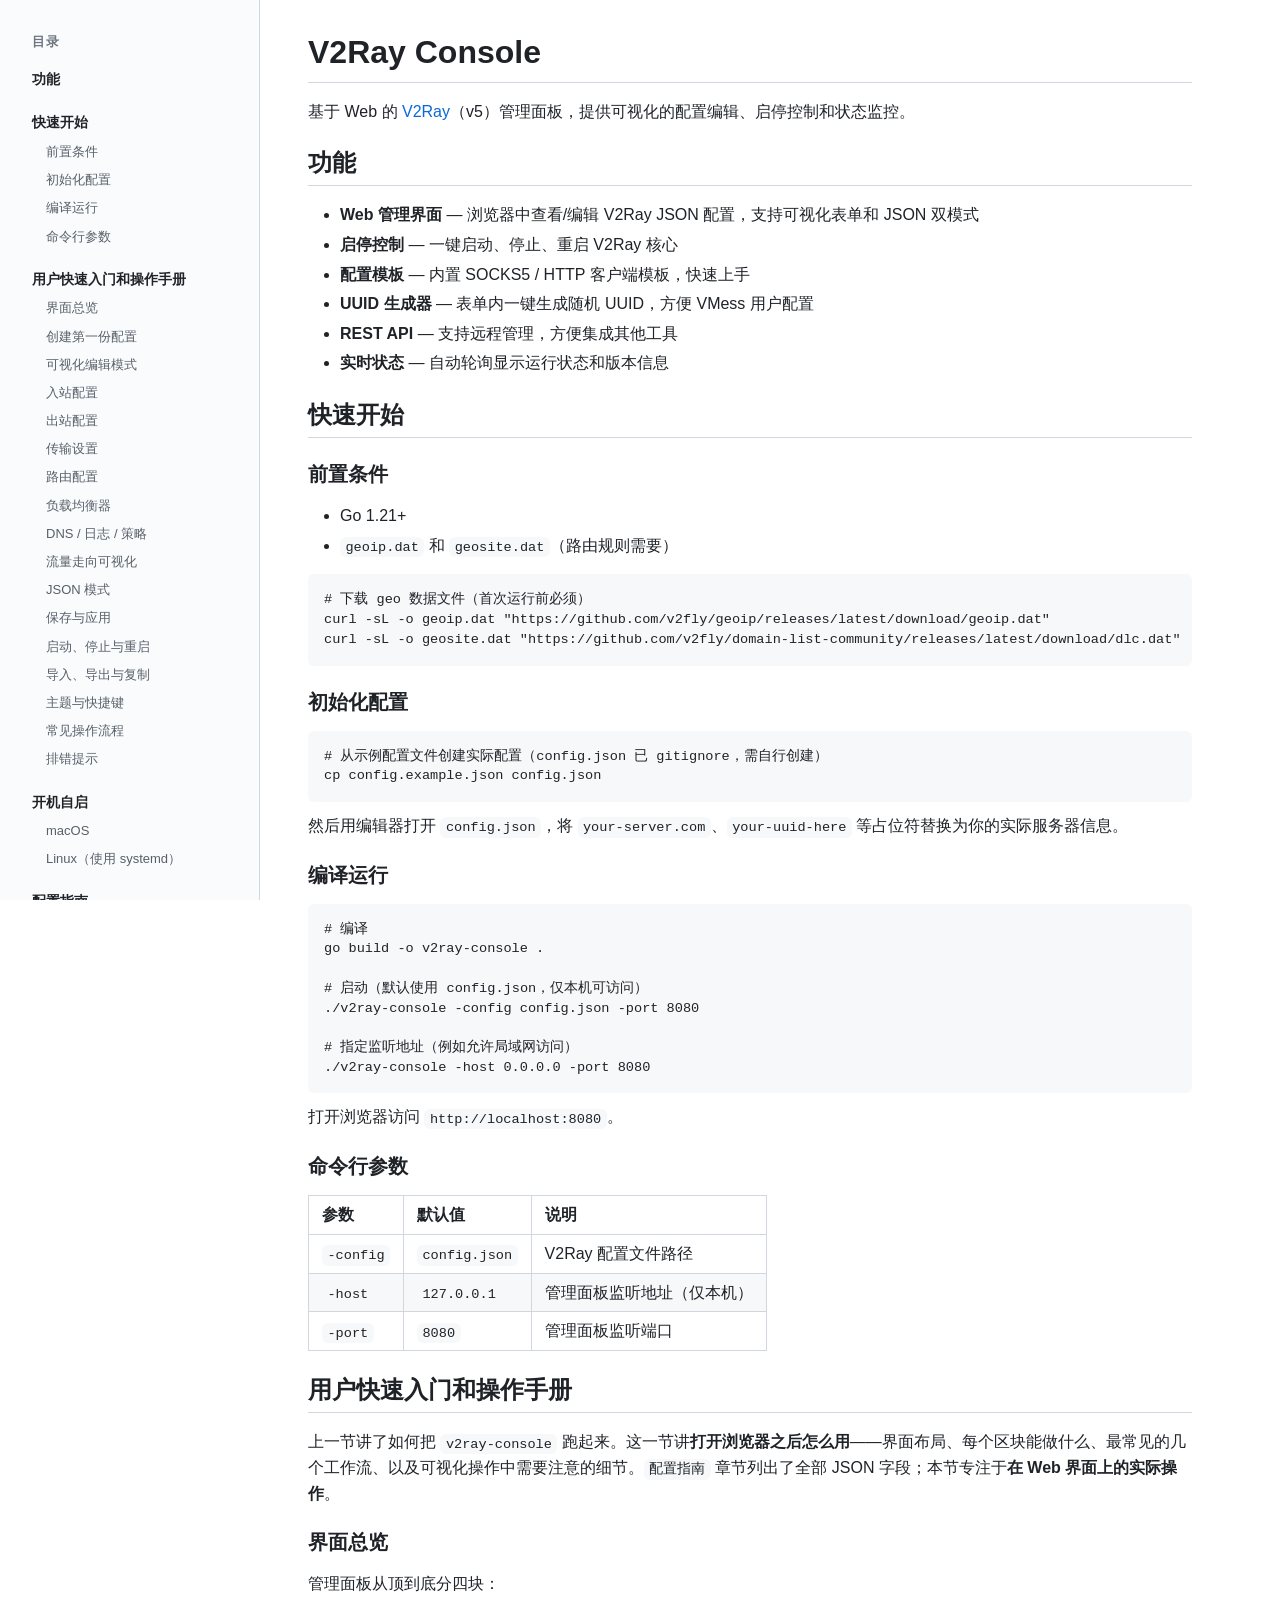
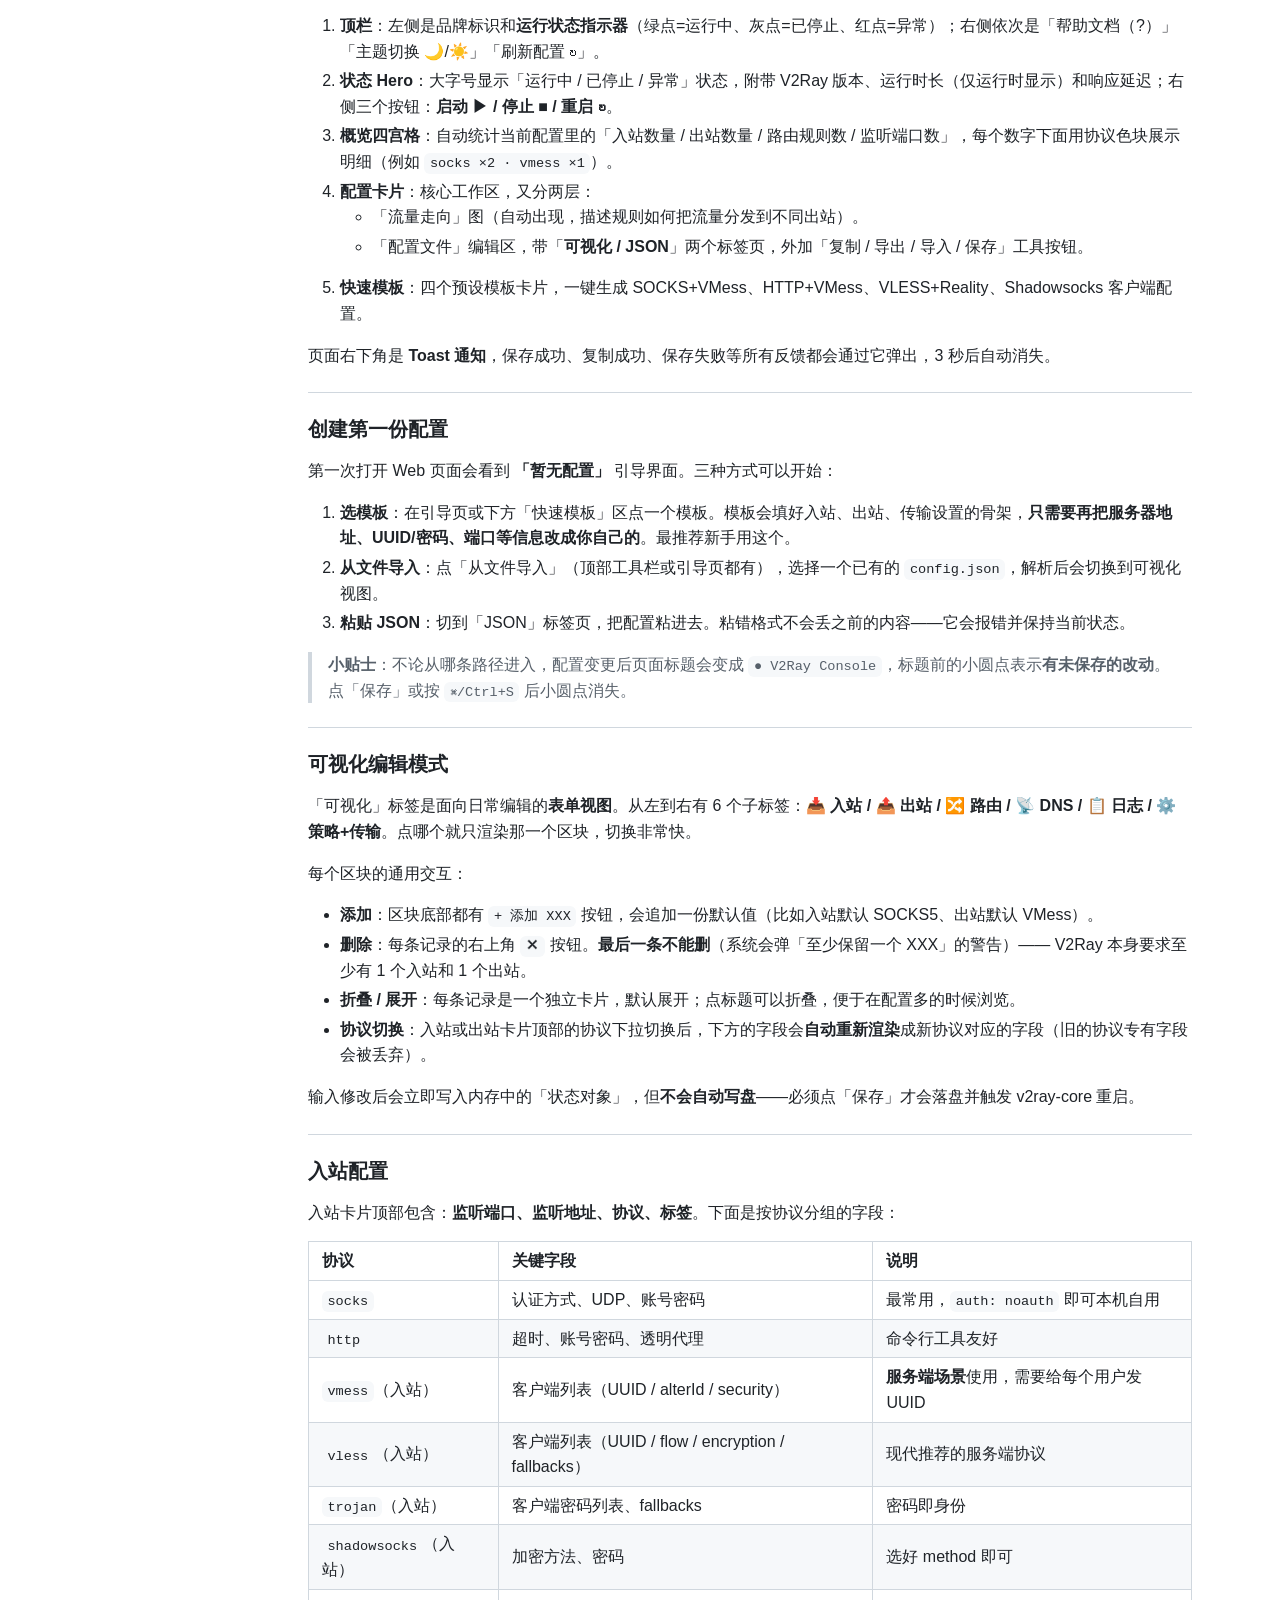
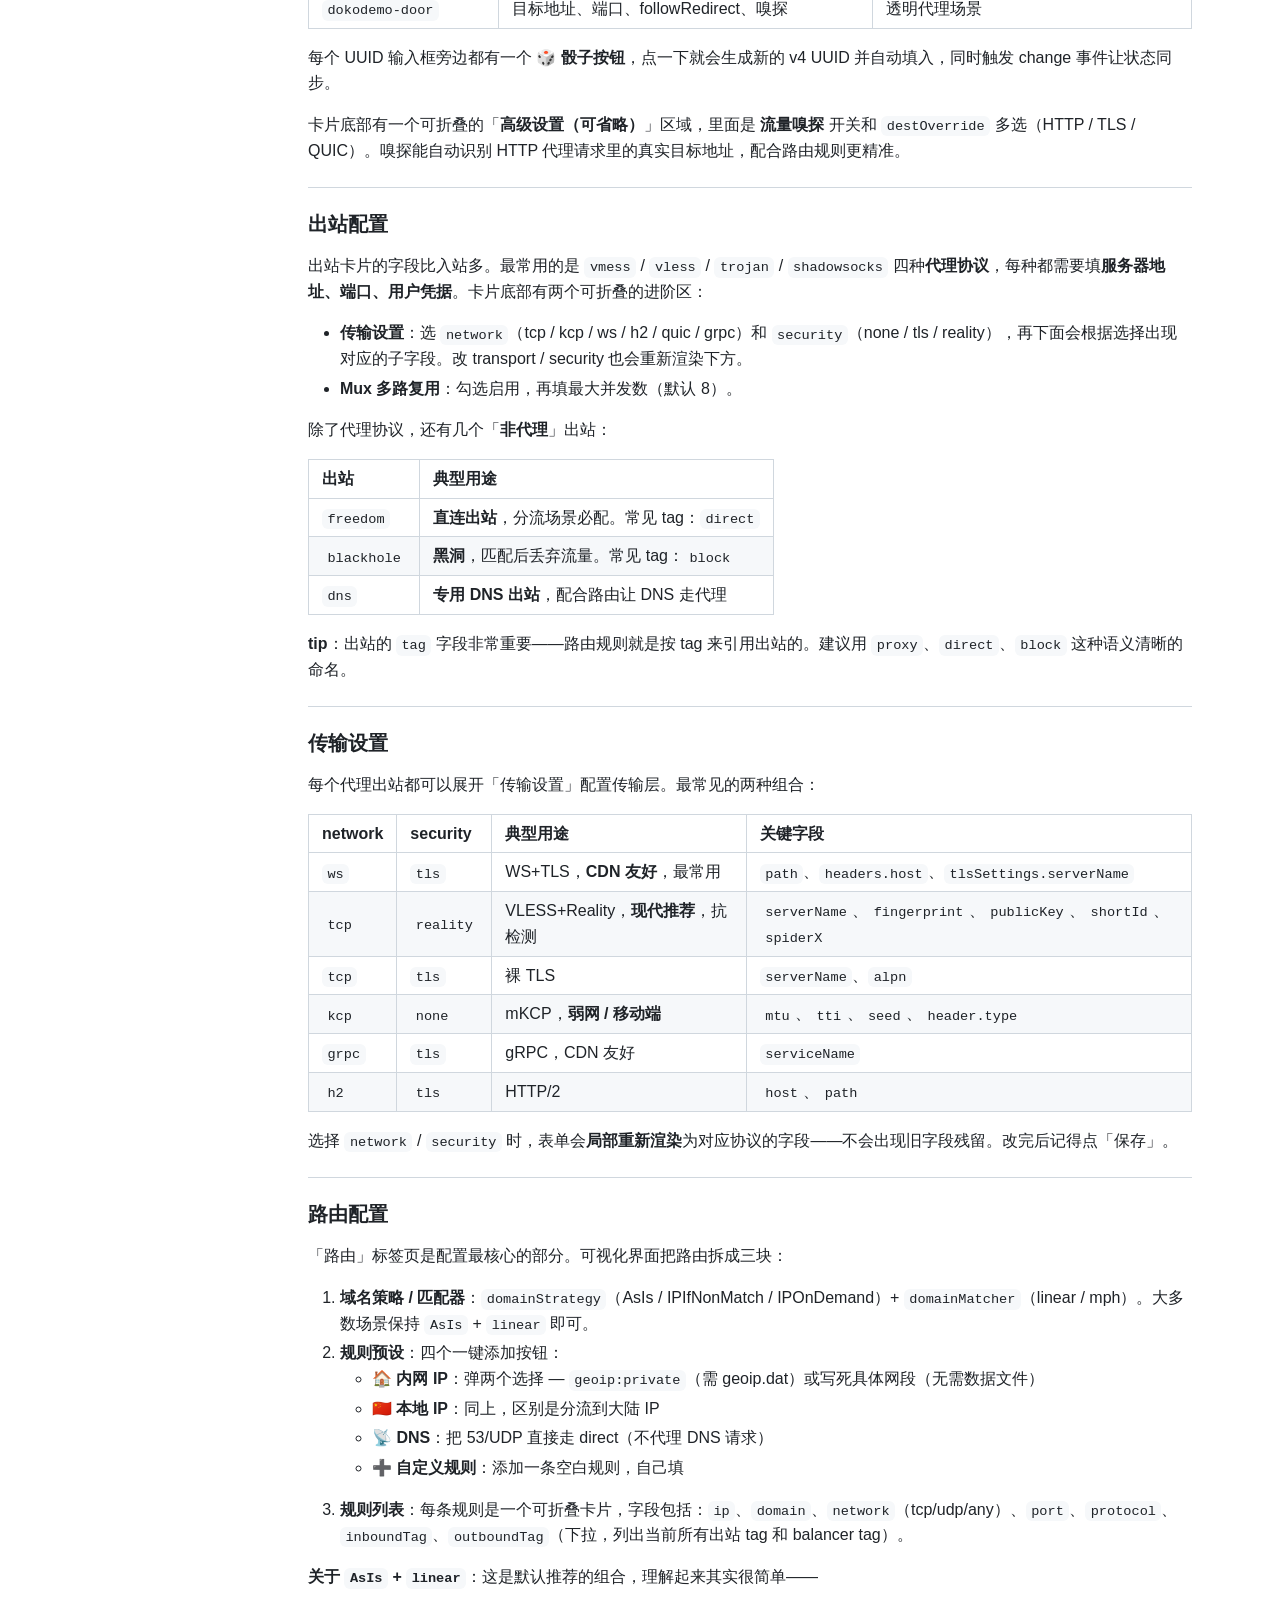
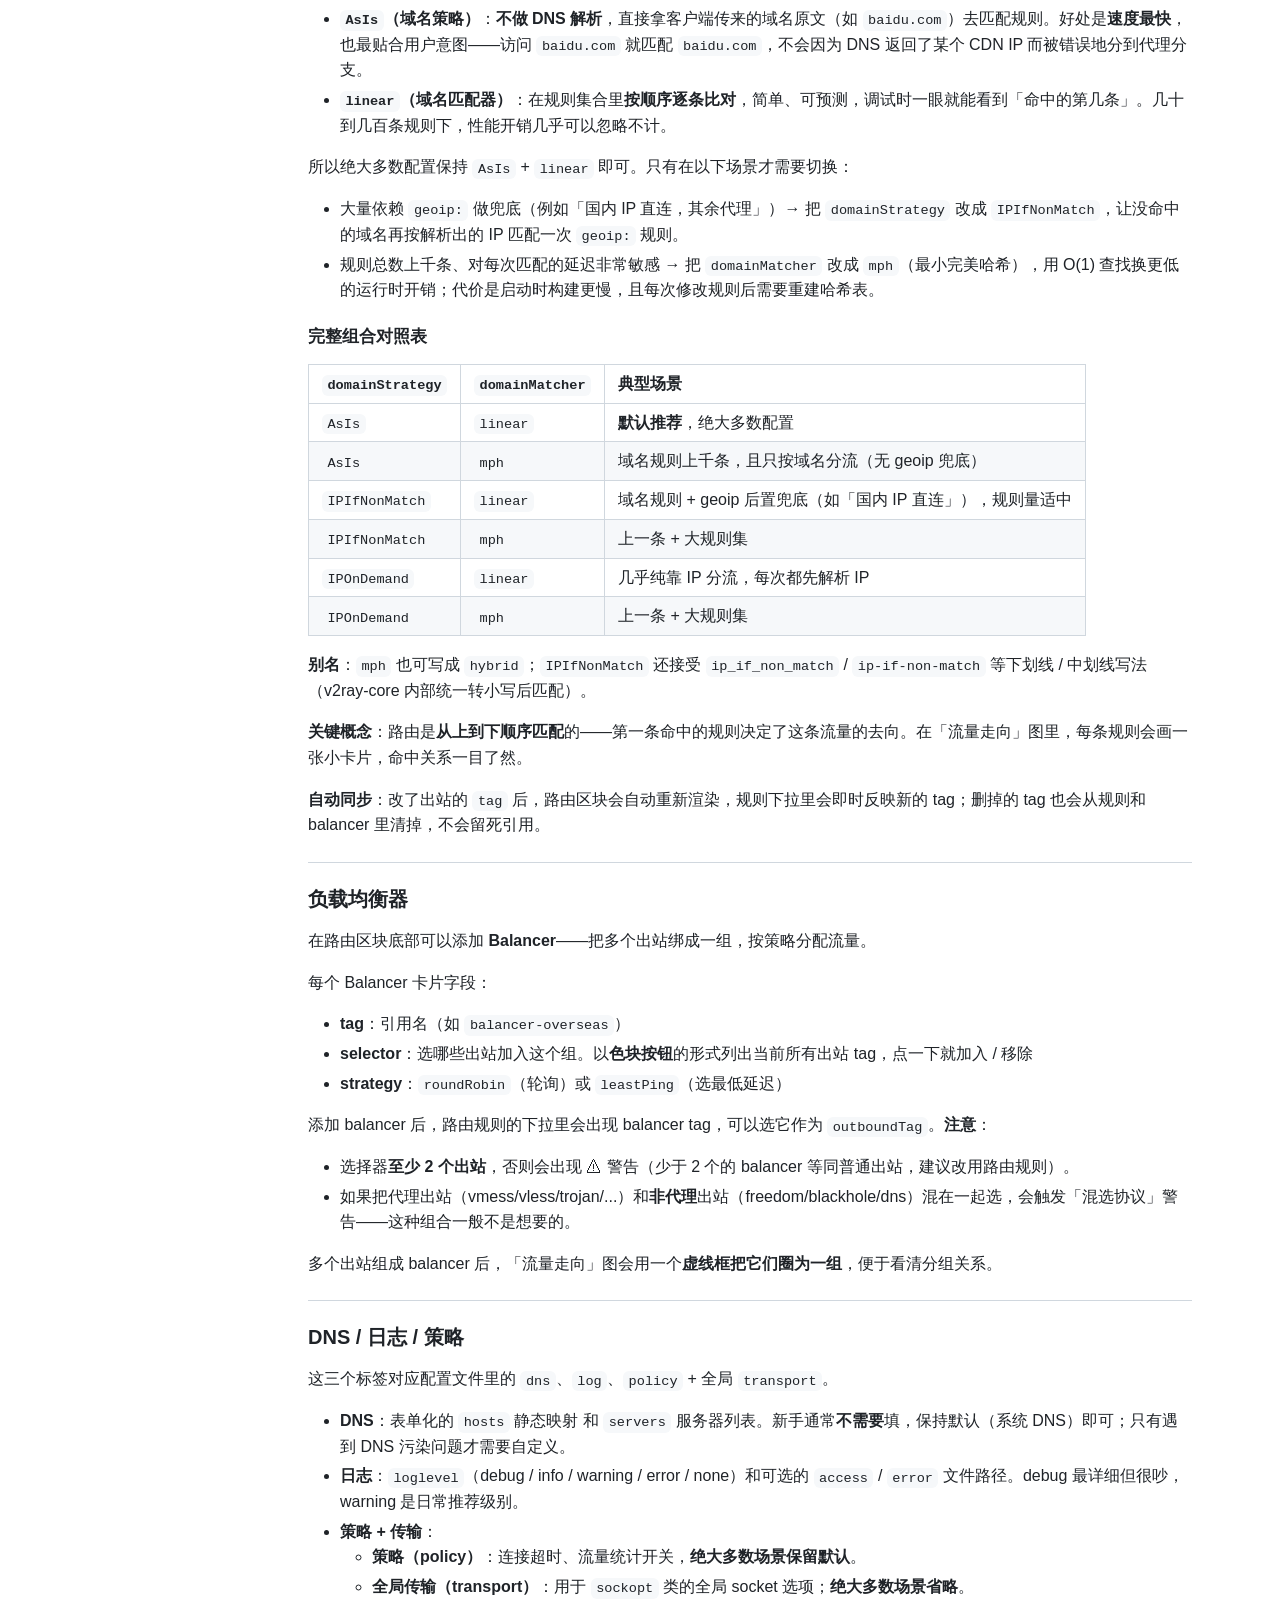
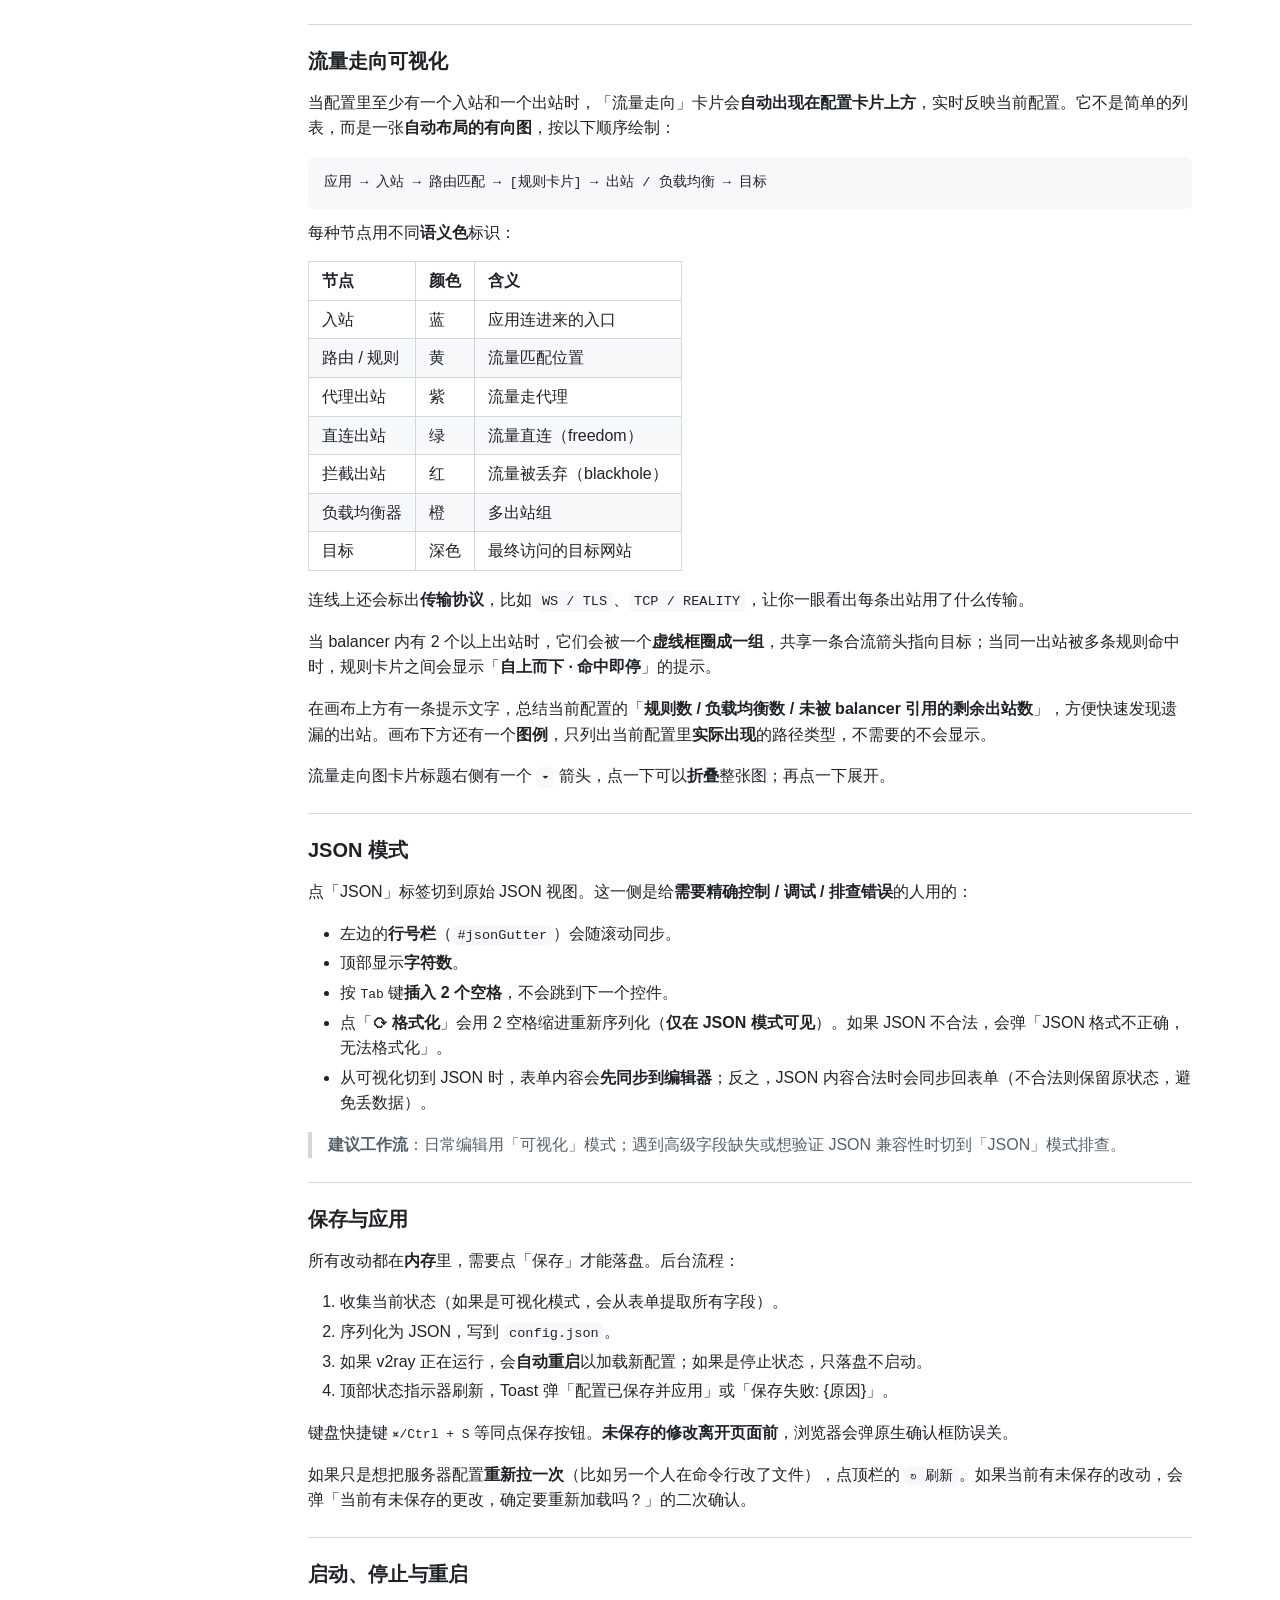
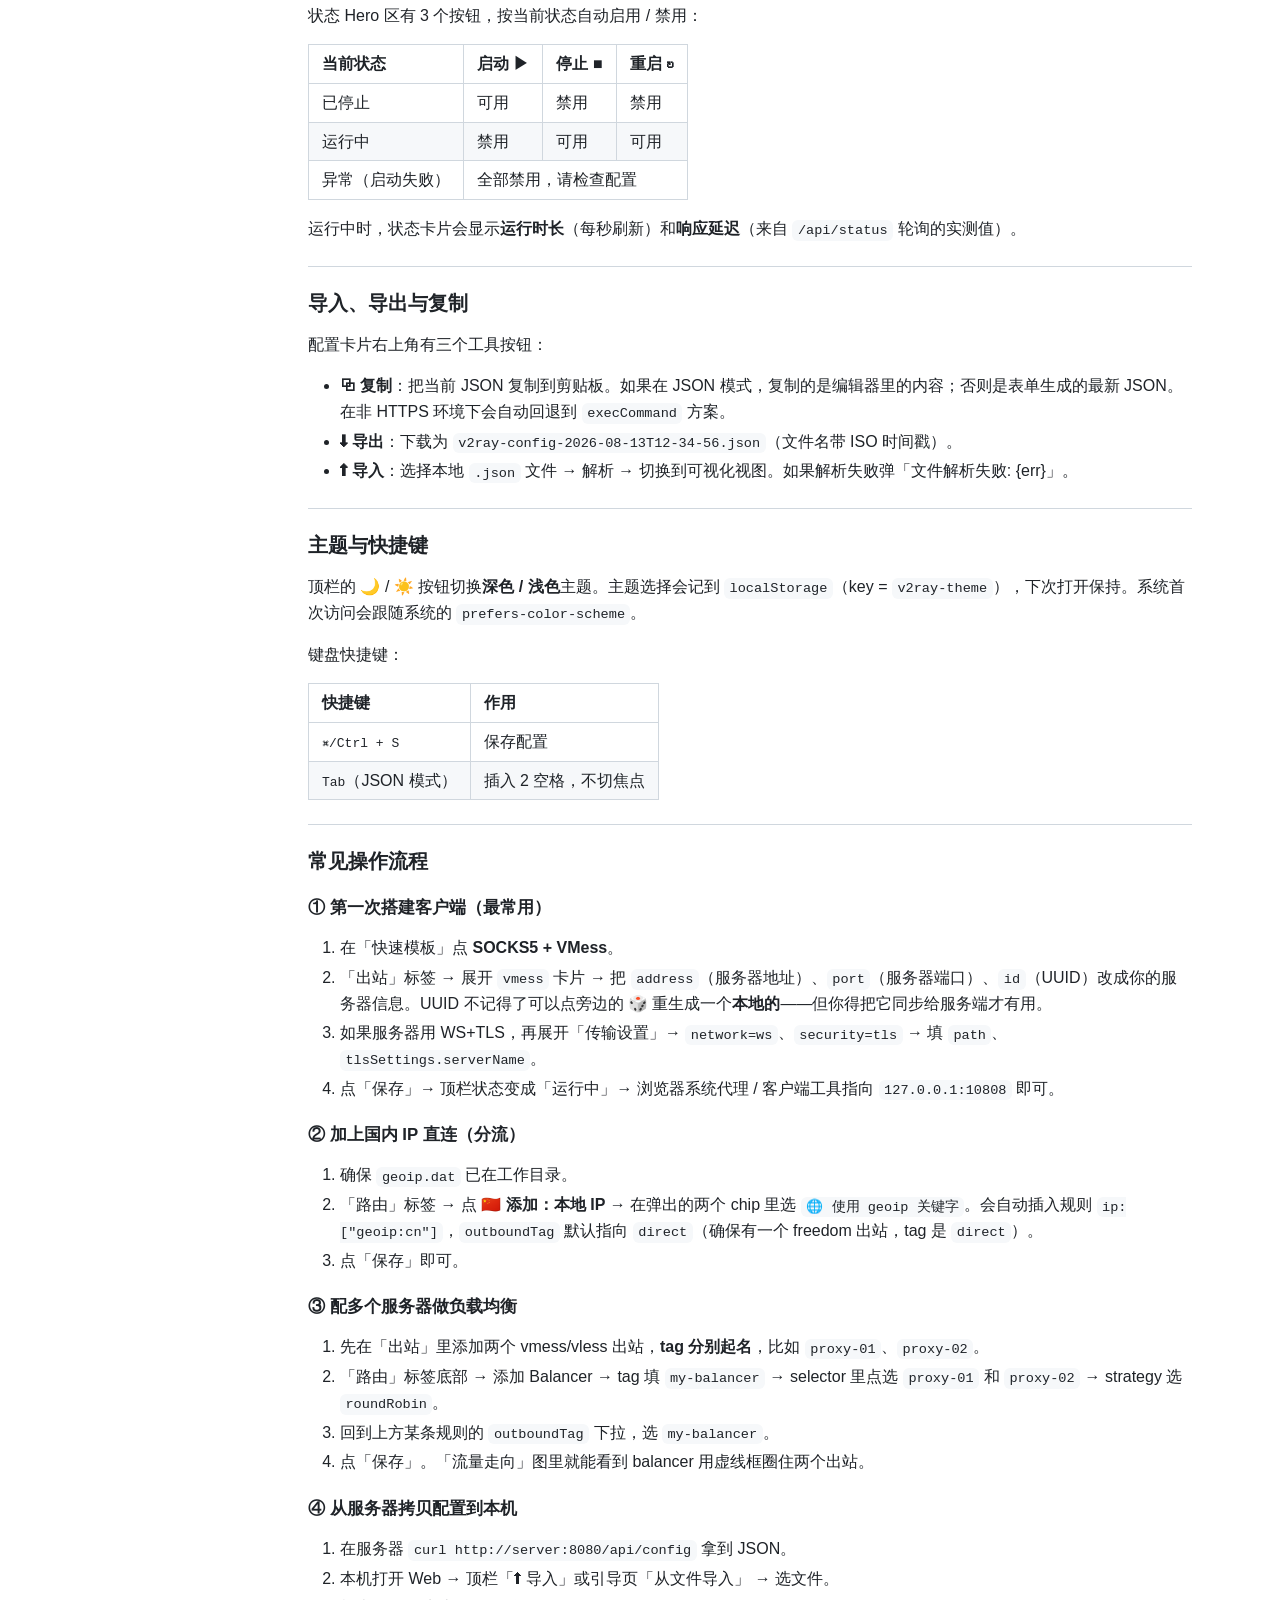
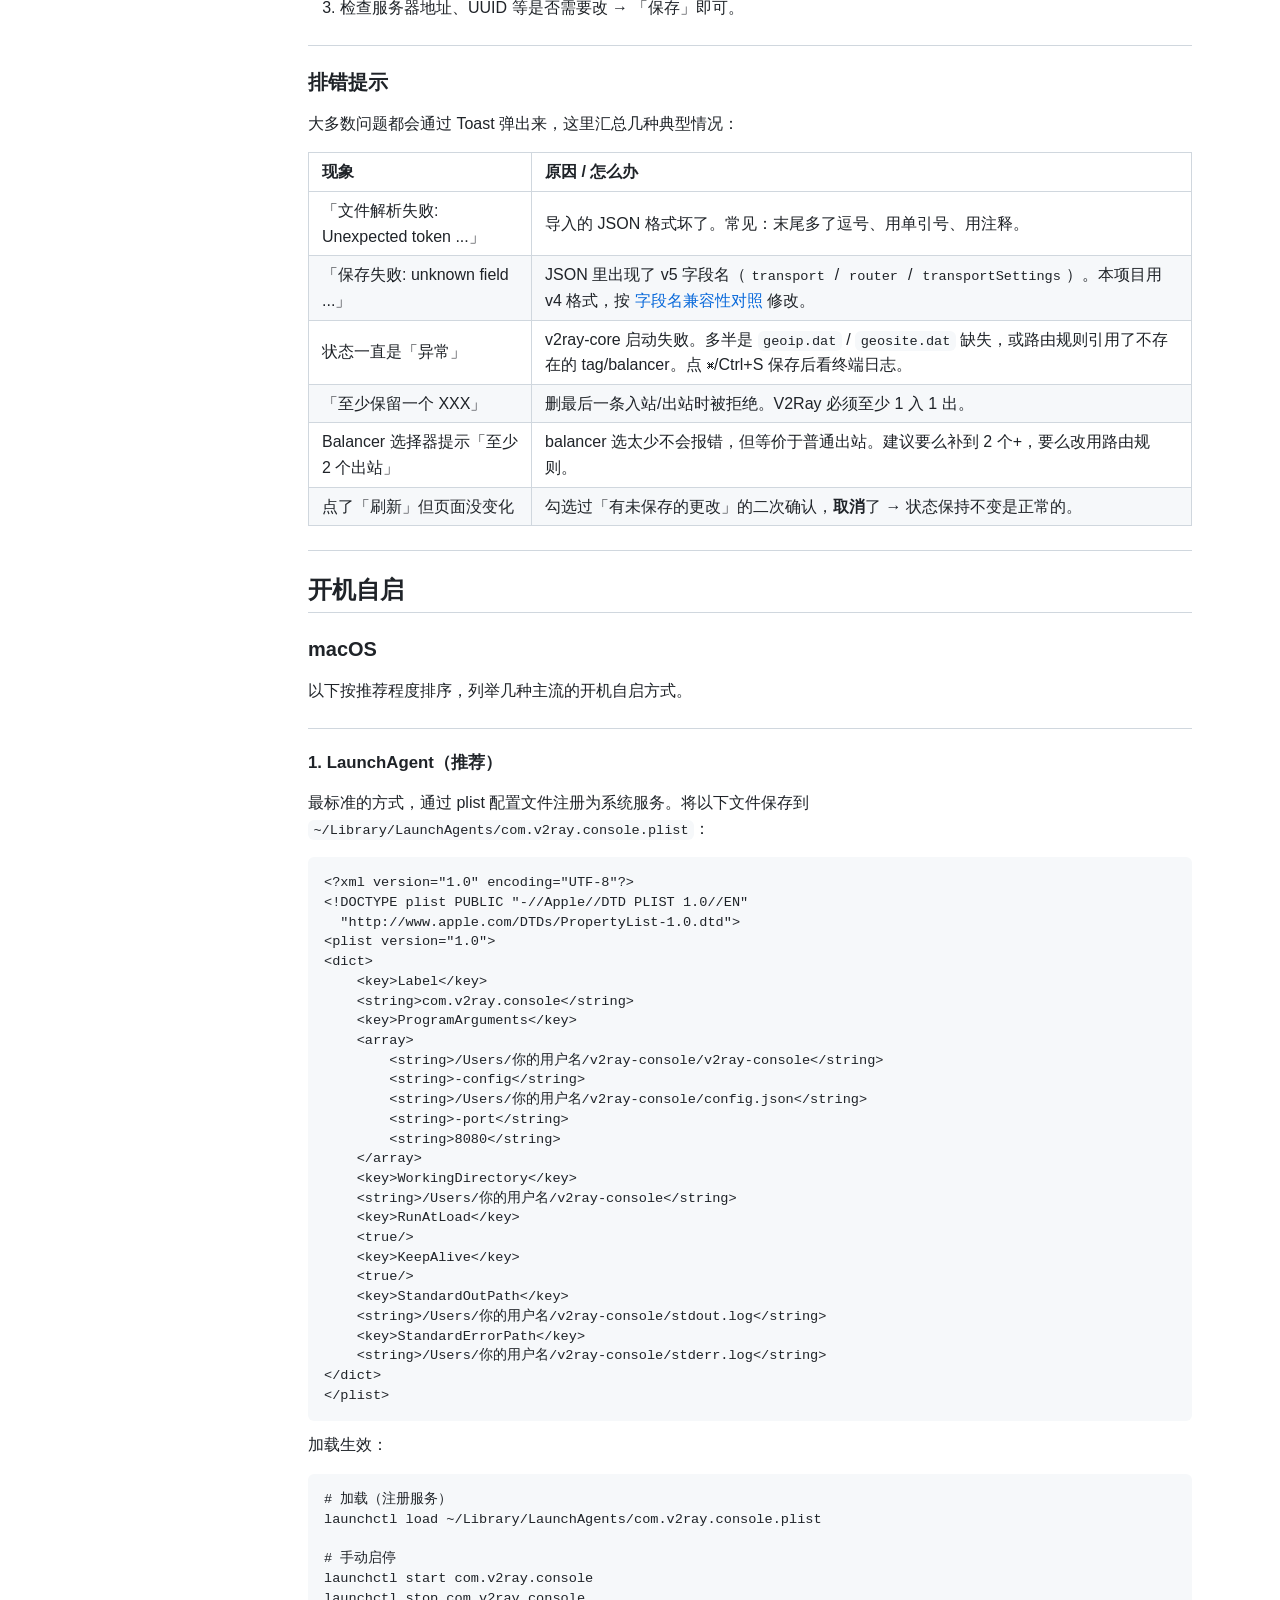
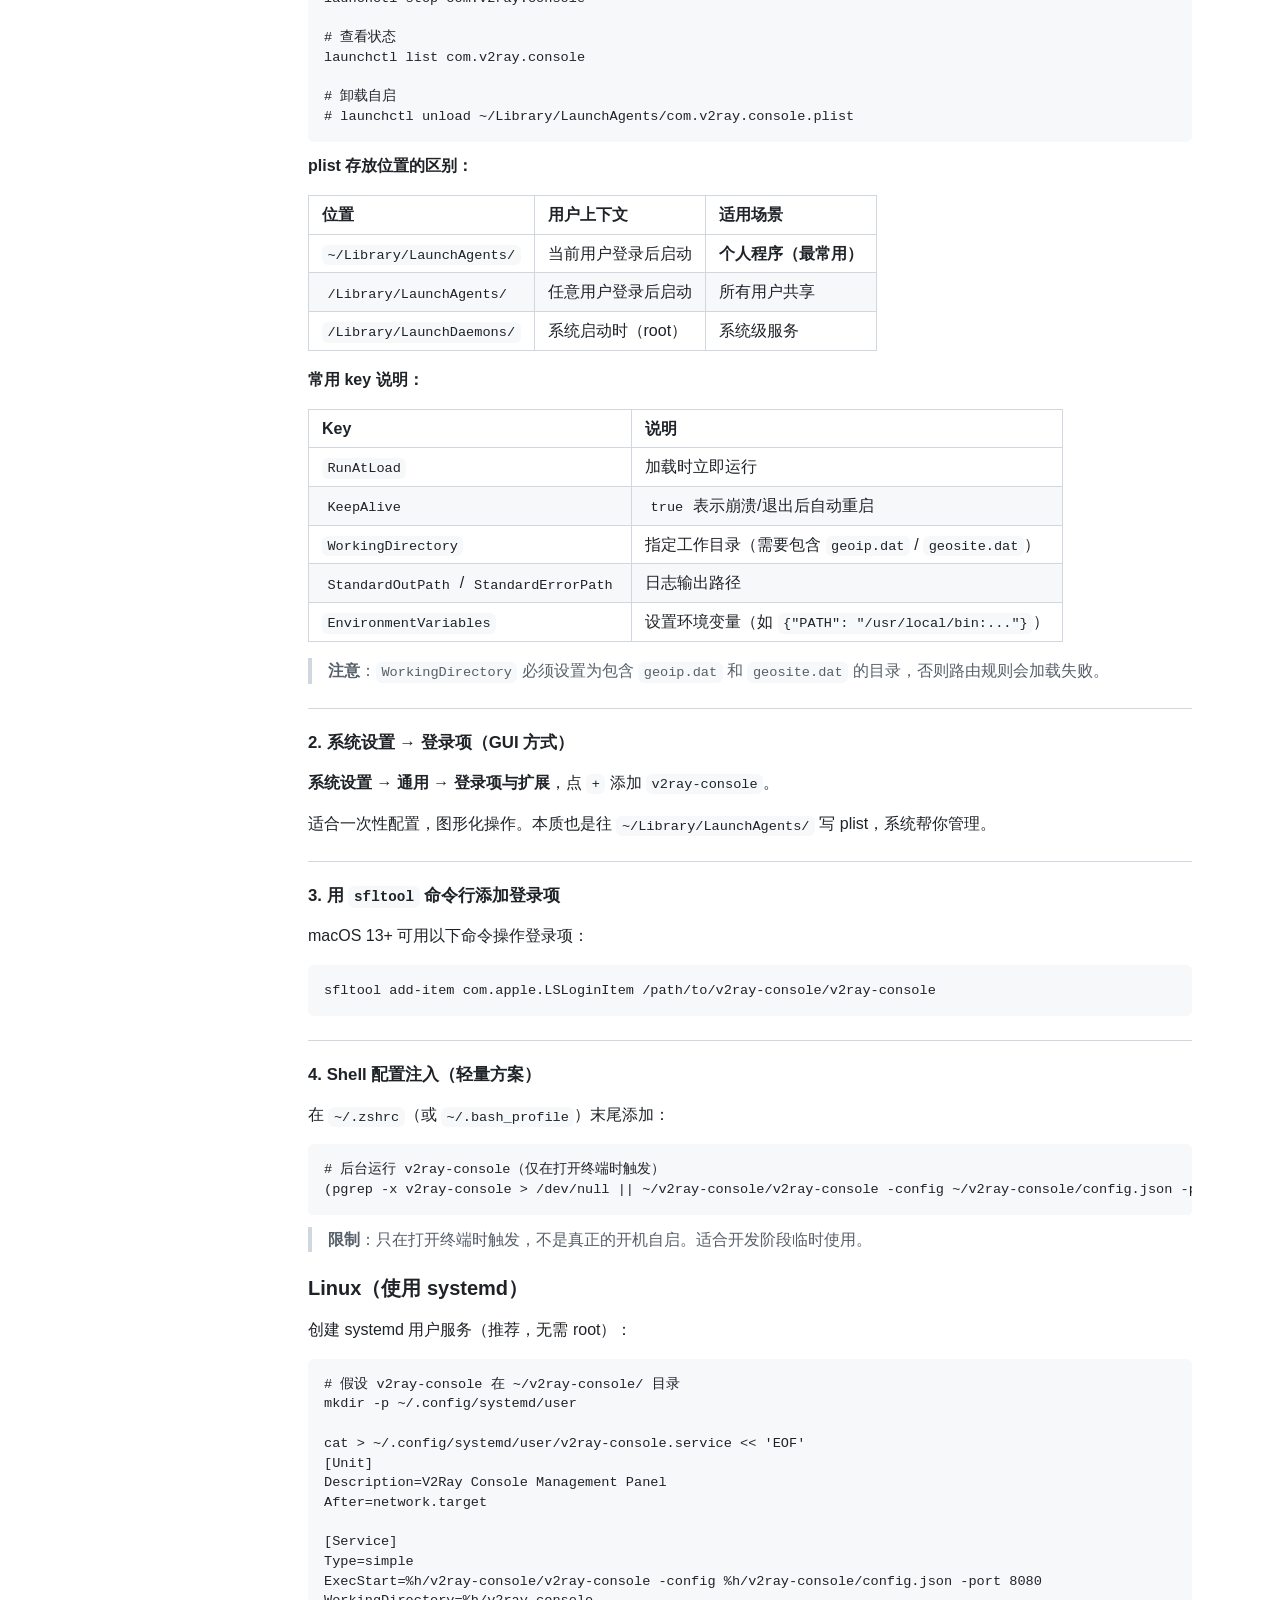
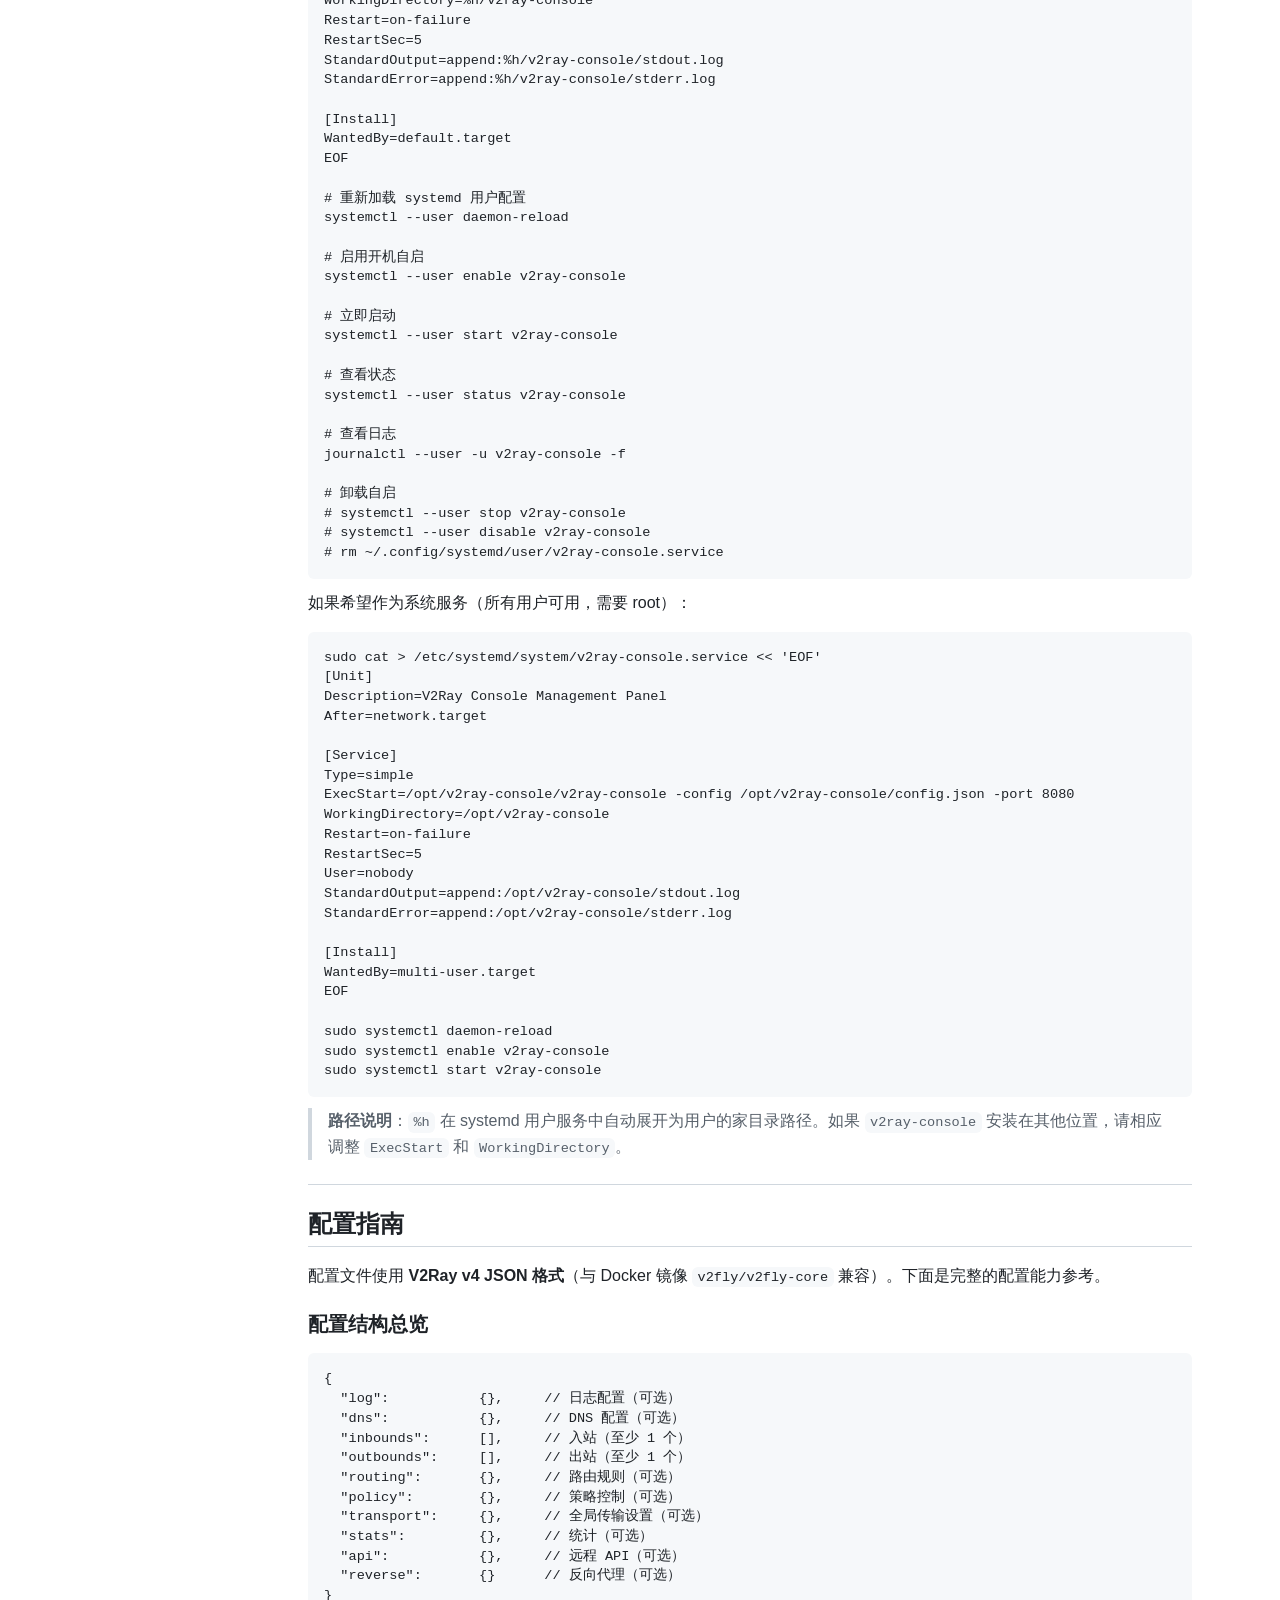
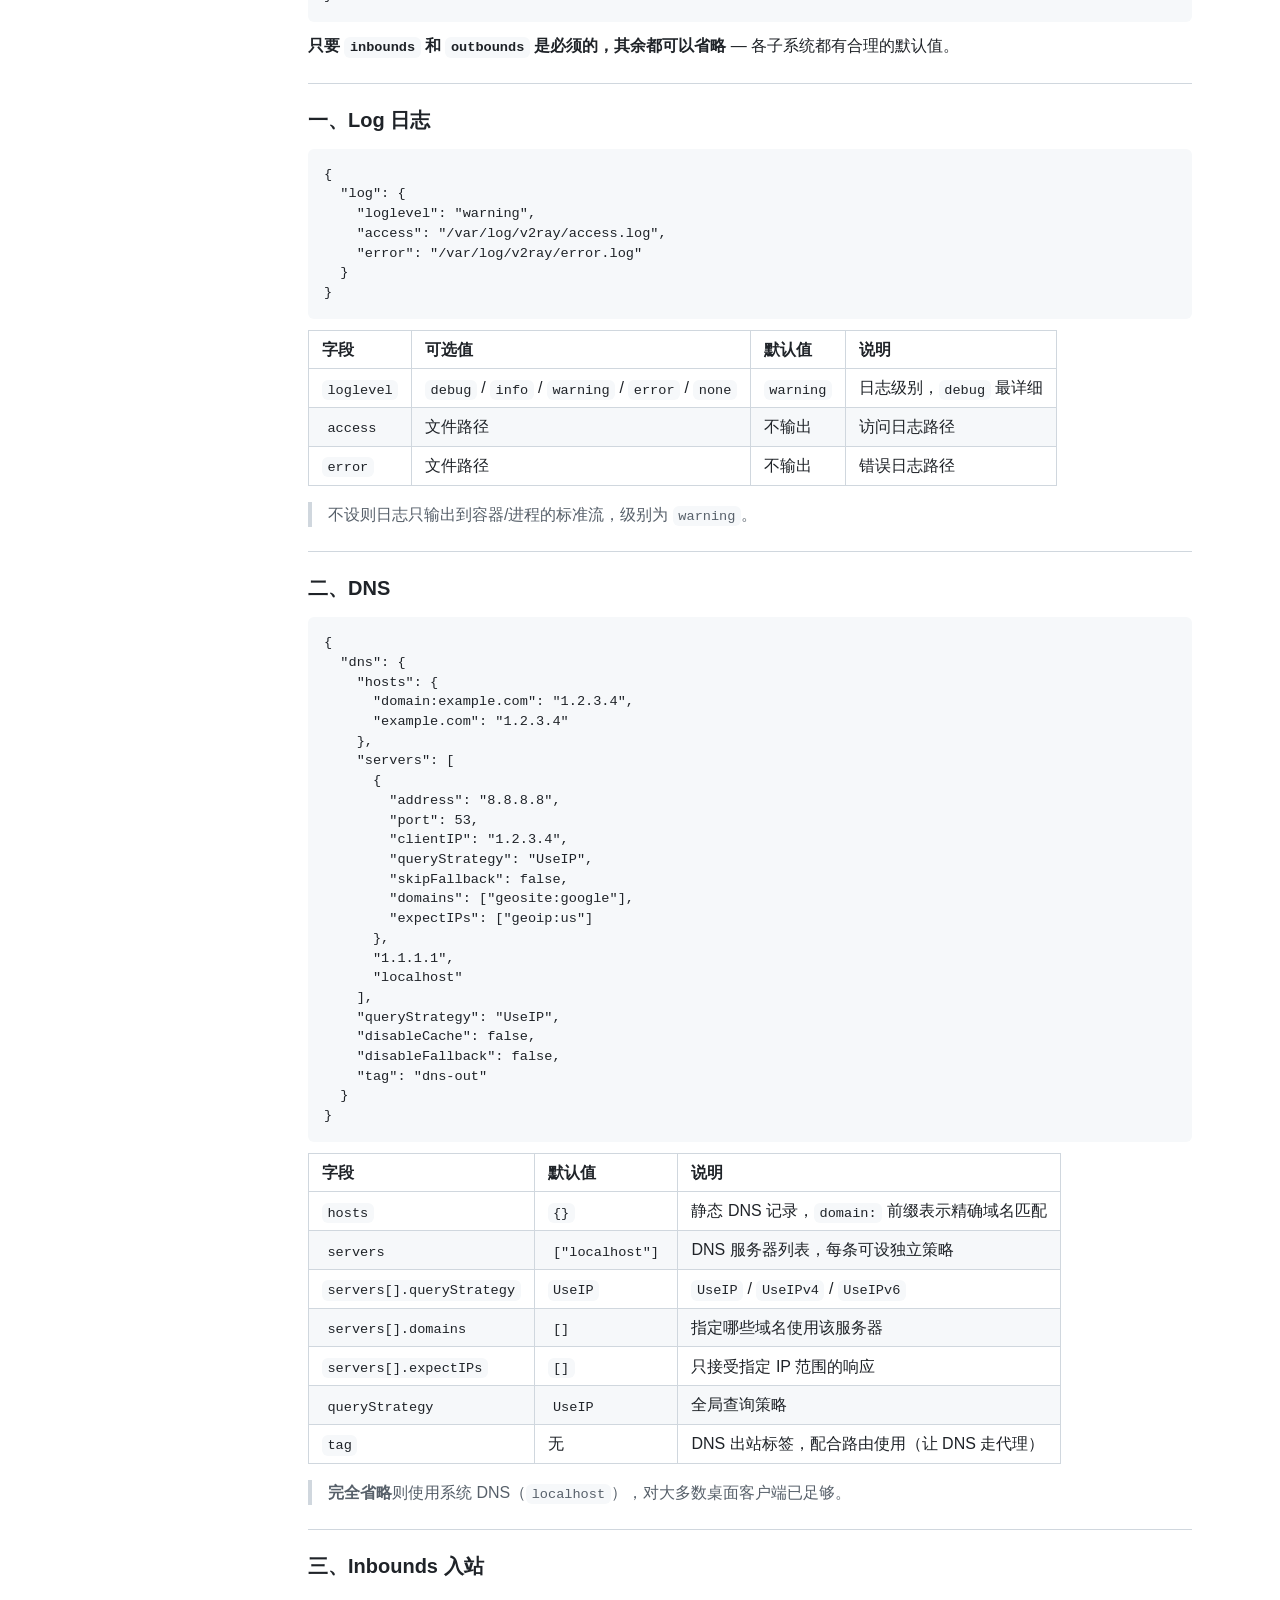
==== commit 20ee51b3: "docs: 路由配置章节补充 AsIs + linear 详解与完整组合对照表" ====
--- a/web/README.html
+++ b/web/README.html
@@ -489,6 +489,33 @@
             </li>
             <li><strong>规则列表</strong>：每条规则是一个可折叠卡片，字段包括：<code>ip</code>、<code>domain</code>、<code>network</code>（tcp/udp/any）、<code>port</code>、<code>protocol</code>、<code>inboundTag</code>、<code>outboundTag</code>（下拉，列出当前所有出站 tag 和 balancer tag）。</li>
         </ol>
+        <p><strong>关于 <code>AsIs</code> + <code>linear</code></strong>：这是默认推荐的组合，理解起来其实很简单——</p>
+        <ul>
+            <li><strong><code>AsIs</code>（域名策略）</strong>：<strong>不做 DNS 解析</strong>，直接拿客户端传来的域名原文（如 <code>baidu.com</code>）去匹配规则。好处是<strong>速度最快</strong>，也最贴合用户意图——访问 <code>baidu.com</code> 就匹配 <code>baidu.com</code>，不会因为 DNS 返回了某个 CDN IP 而被错误地分到代理分支。</li>
+            <li><strong><code>linear</code>（域名匹配器）</strong>：在规则集合里<strong>按顺序逐条比对</strong>，简单、可预测，调试时一眼就能看到「命中的第几条」。几十到几百条规则下，性能开销几乎可以忽略不计。</li>
+        </ul>
+        <p>所以绝大多数配置保持 <code>AsIs</code> + <code>linear</code> 即可。只有在以下场景才需要切换：</p>
+        <ul>
+            <li>大量依赖 <code>geoip:</code> 做兜底（例如「国内 IP 直连，其余代理」）→ 把 <code>domainStrategy</code> 改成 <code>IPIfNonMatch</code>，让没命中的域名再按解析出的 IP 匹配一次 <code>geoip:</code> 规则。</li>
+            <li>规则总数上千条、对每次匹配的延迟非常敏感 → 把 <code>domainMatcher</code> 改成 <code>mph</code>（最小完美哈希），用 O(1) 查找换更低的运行时开销；代价是启动时构建更慢，且每次修改规则后需要重建哈希表。</li>
+        </ul>
+
+        <h4>完整组合对照表</h4>
+        <table>
+            <thead>
+                <tr><th><code>domainStrategy</code></th><th><code>domainMatcher</code></th><th>典型场景</th></tr>
+            </thead>
+            <tbody>
+                <tr><td><code>AsIs</code></td><td><code>linear</code></td><td><strong>默认推荐</strong>，绝大多数配置</td></tr>
+                <tr><td><code>AsIs</code></td><td><code>mph</code></td><td>域名规则上千条，且只按域名分流（无 geoip 兜底）</td></tr>
+                <tr><td><code>IPIfNonMatch</code></td><td><code>linear</code></td><td>域名规则 + geoip 后置兜底（如「国内 IP 直连」），规则量适中</td></tr>
+                <tr><td><code>IPIfNonMatch</code></td><td><code>mph</code></td><td>上一条 + 大规则集</td></tr>
+                <tr><td><code>IPOnDemand</code></td><td><code>linear</code></td><td>几乎纯靠 IP 分流，每次都先解析 IP</td></tr>
+                <tr><td><code>IPOnDemand</code></td><td><code>mph</code></td><td>上一条 + 大规则集</td></tr>
+            </tbody>
+        </table>
+        <p><strong>别名</strong>：<code>mph</code> 也可写成 <code>hybrid</code>；<code>IPIfNonMatch</code> 还接受 <code>ip_if_non_match</code> / <code>ip-if-non-match</code> 等下划线 / 中划线写法（v2ray-core 内部统一转小写后匹配）。</p>
+
         <p><strong>关键概念</strong>：路由是<strong>从上到下顺序匹配</strong>的——第一条命中的规则决定了这条流量的去向。在「流量走向」图里，每条规则会画一张小卡片，命中关系一目了然。</p>
         <p><strong>自动同步</strong>：改了出站的 <code>tag</code> 后，路由区块会自动重新渲染，规则下拉里会即时反映新的 tag；删掉的 tag 也会从规则和 balancer 里清掉，不会留死引用。</p>
 
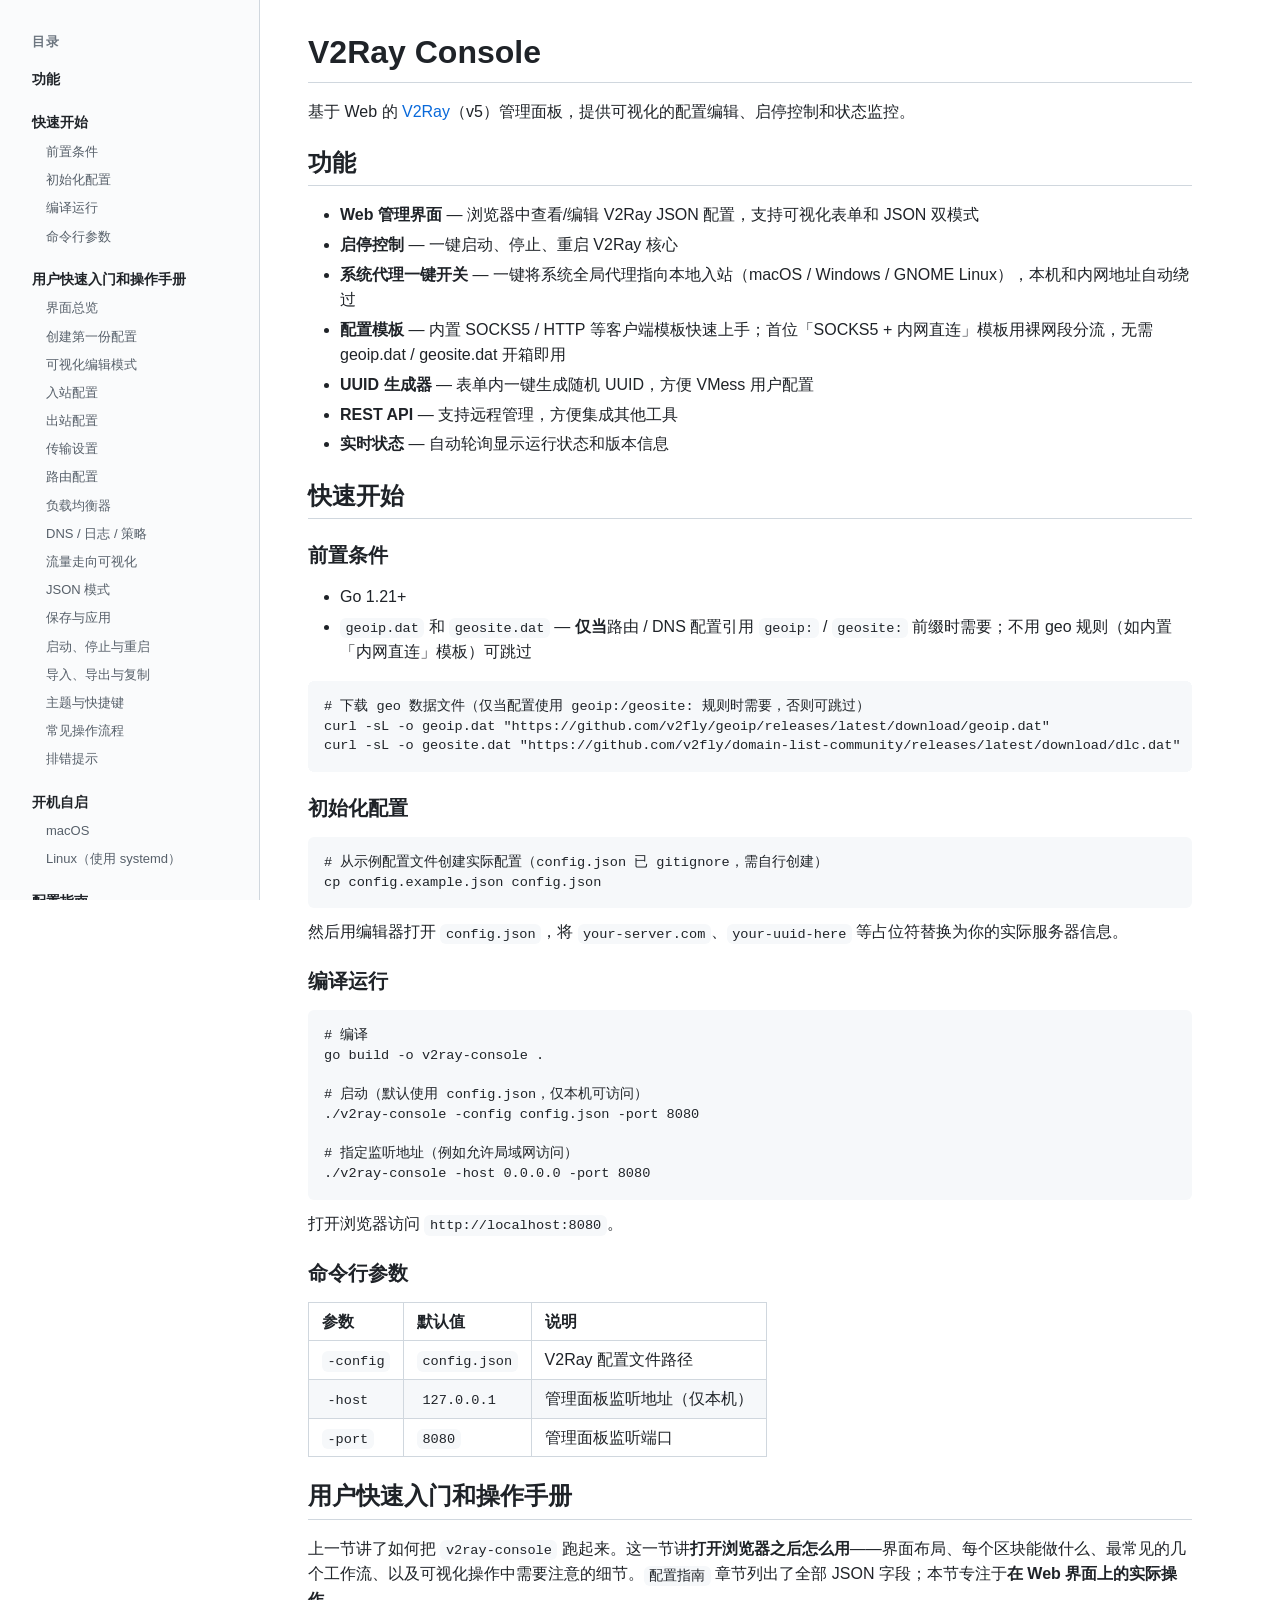
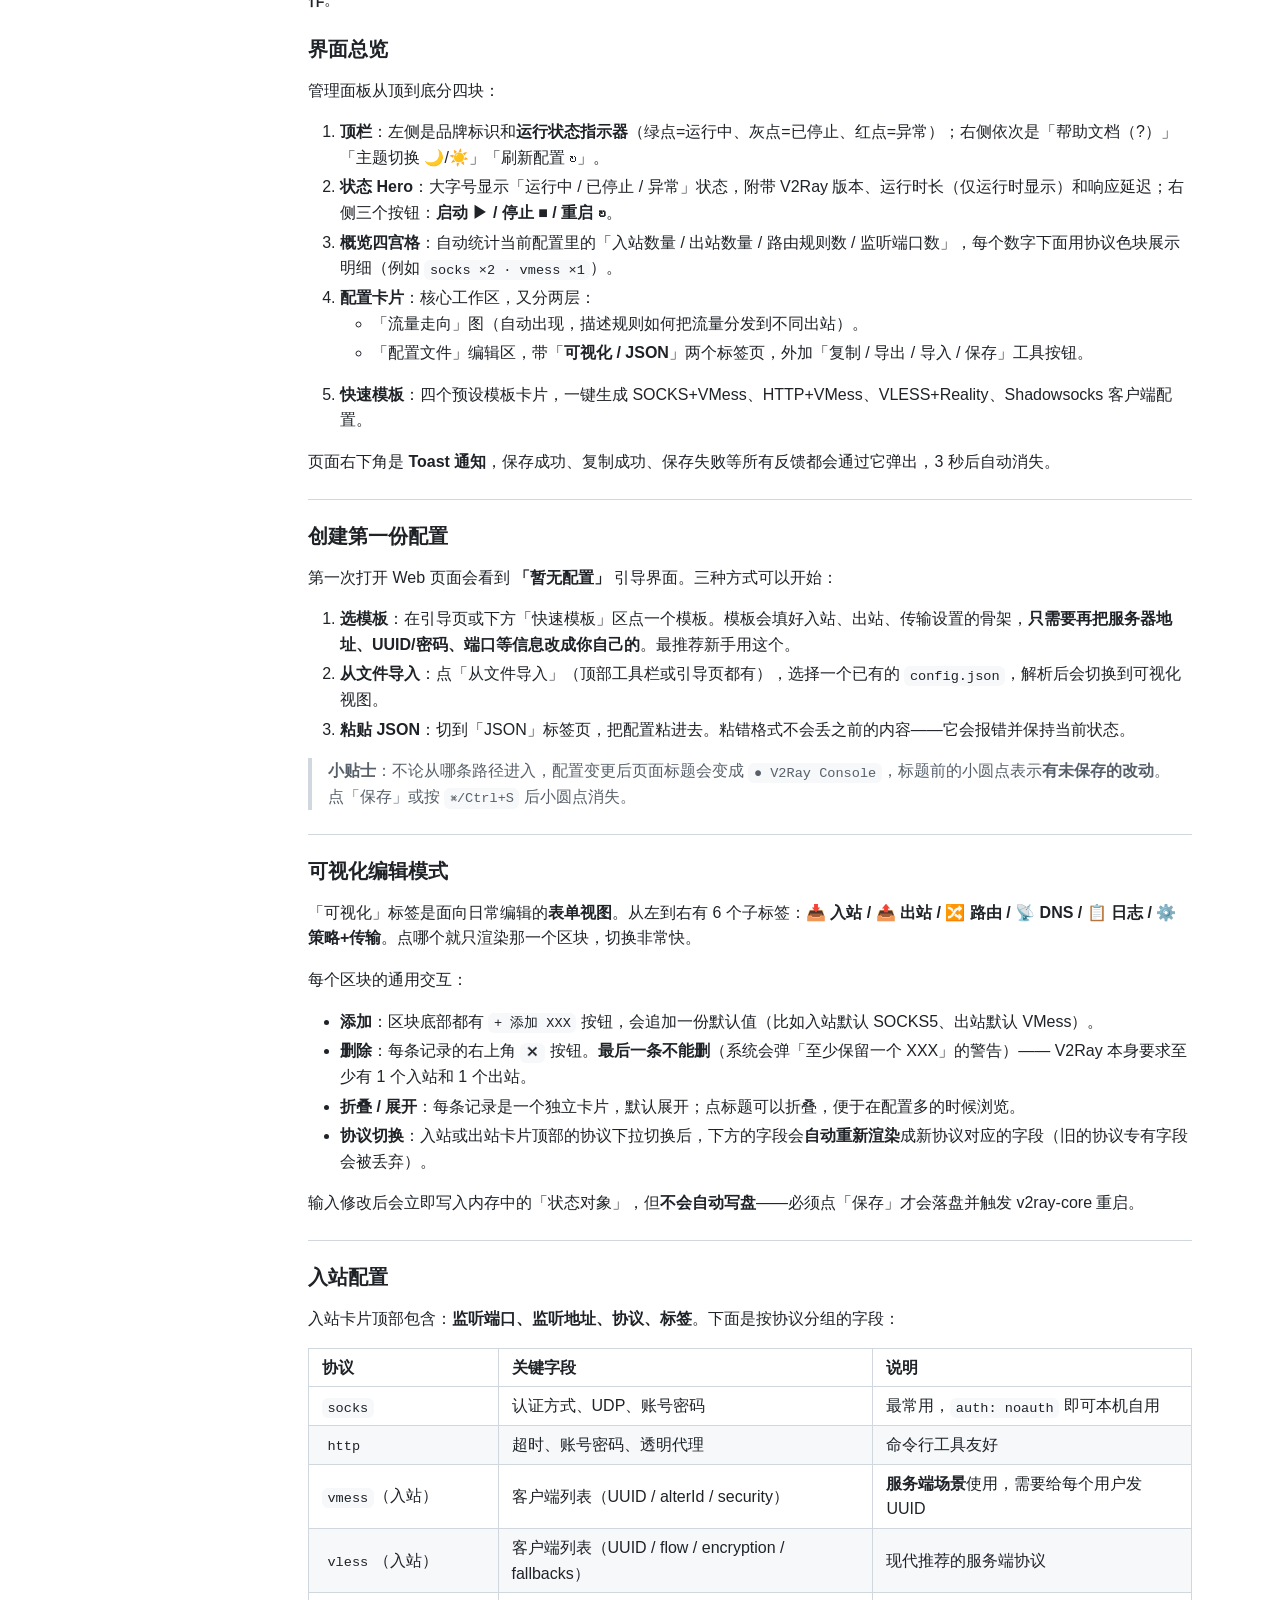
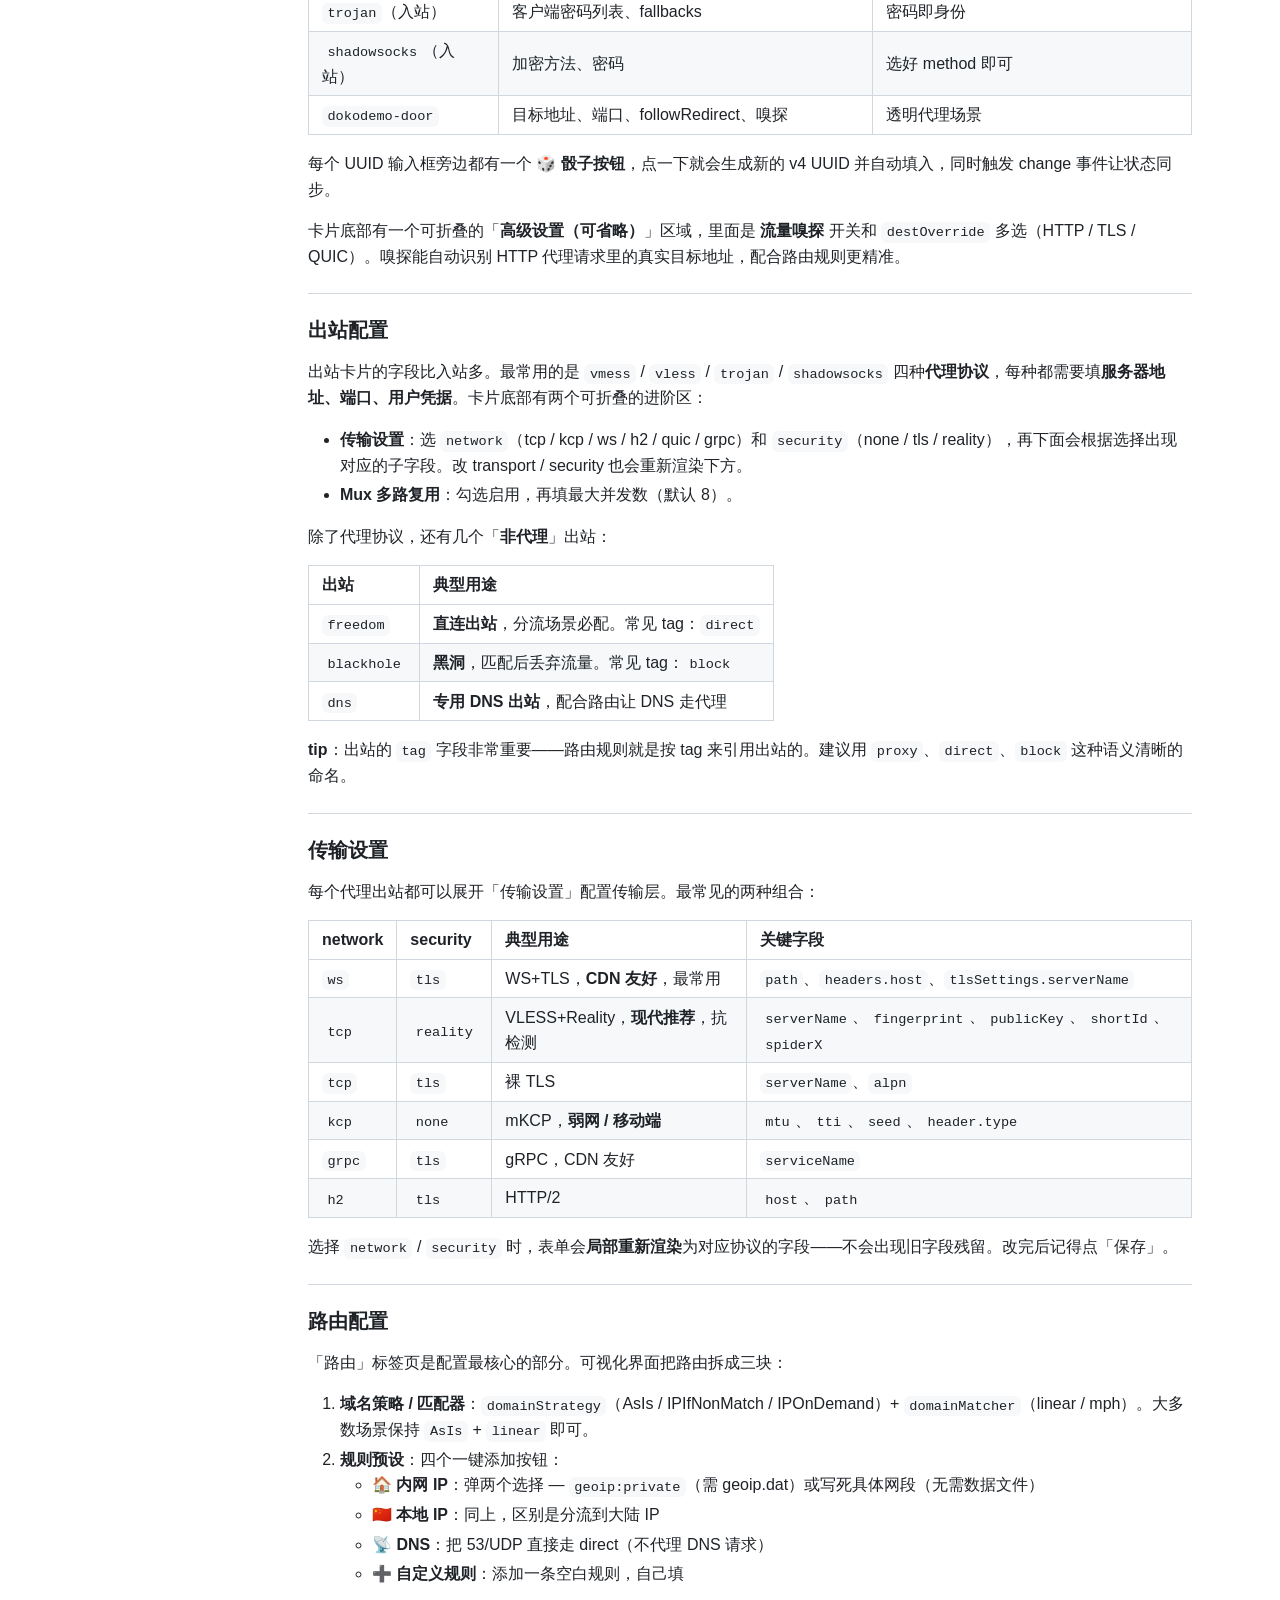
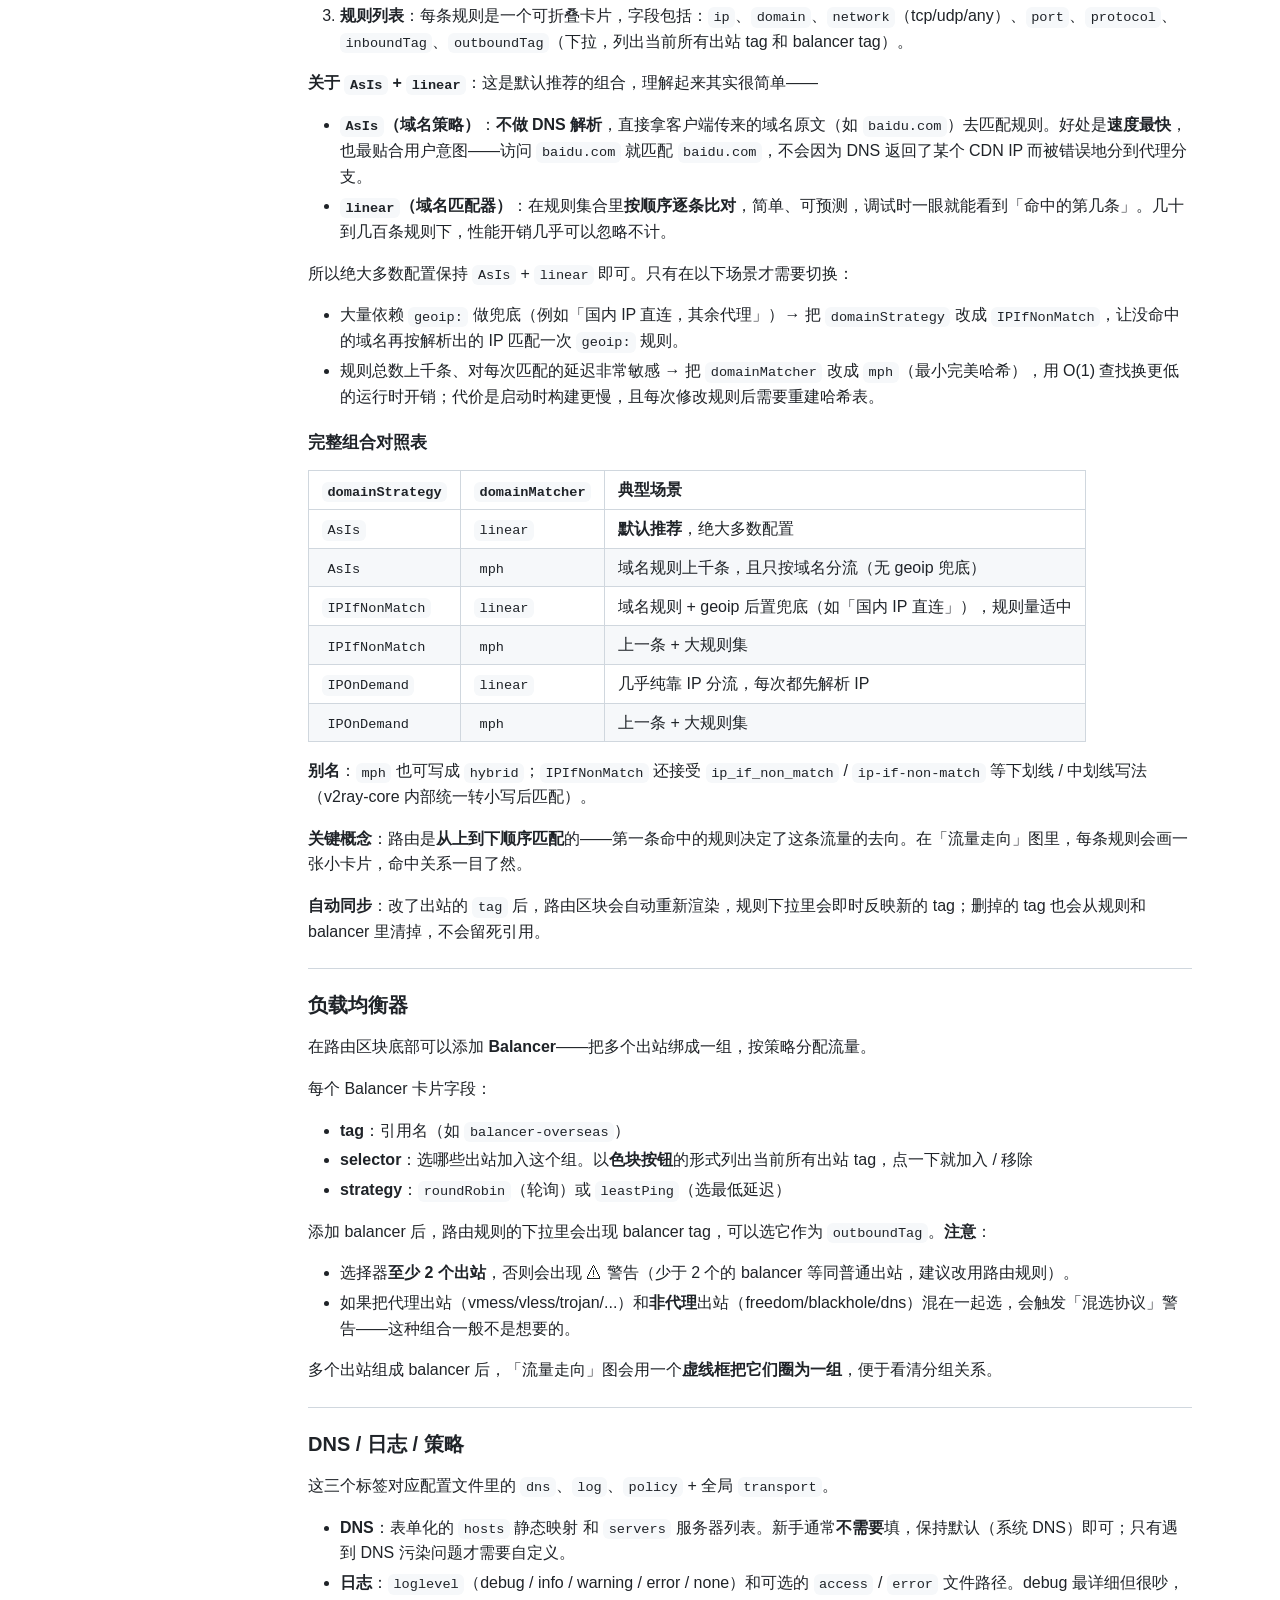
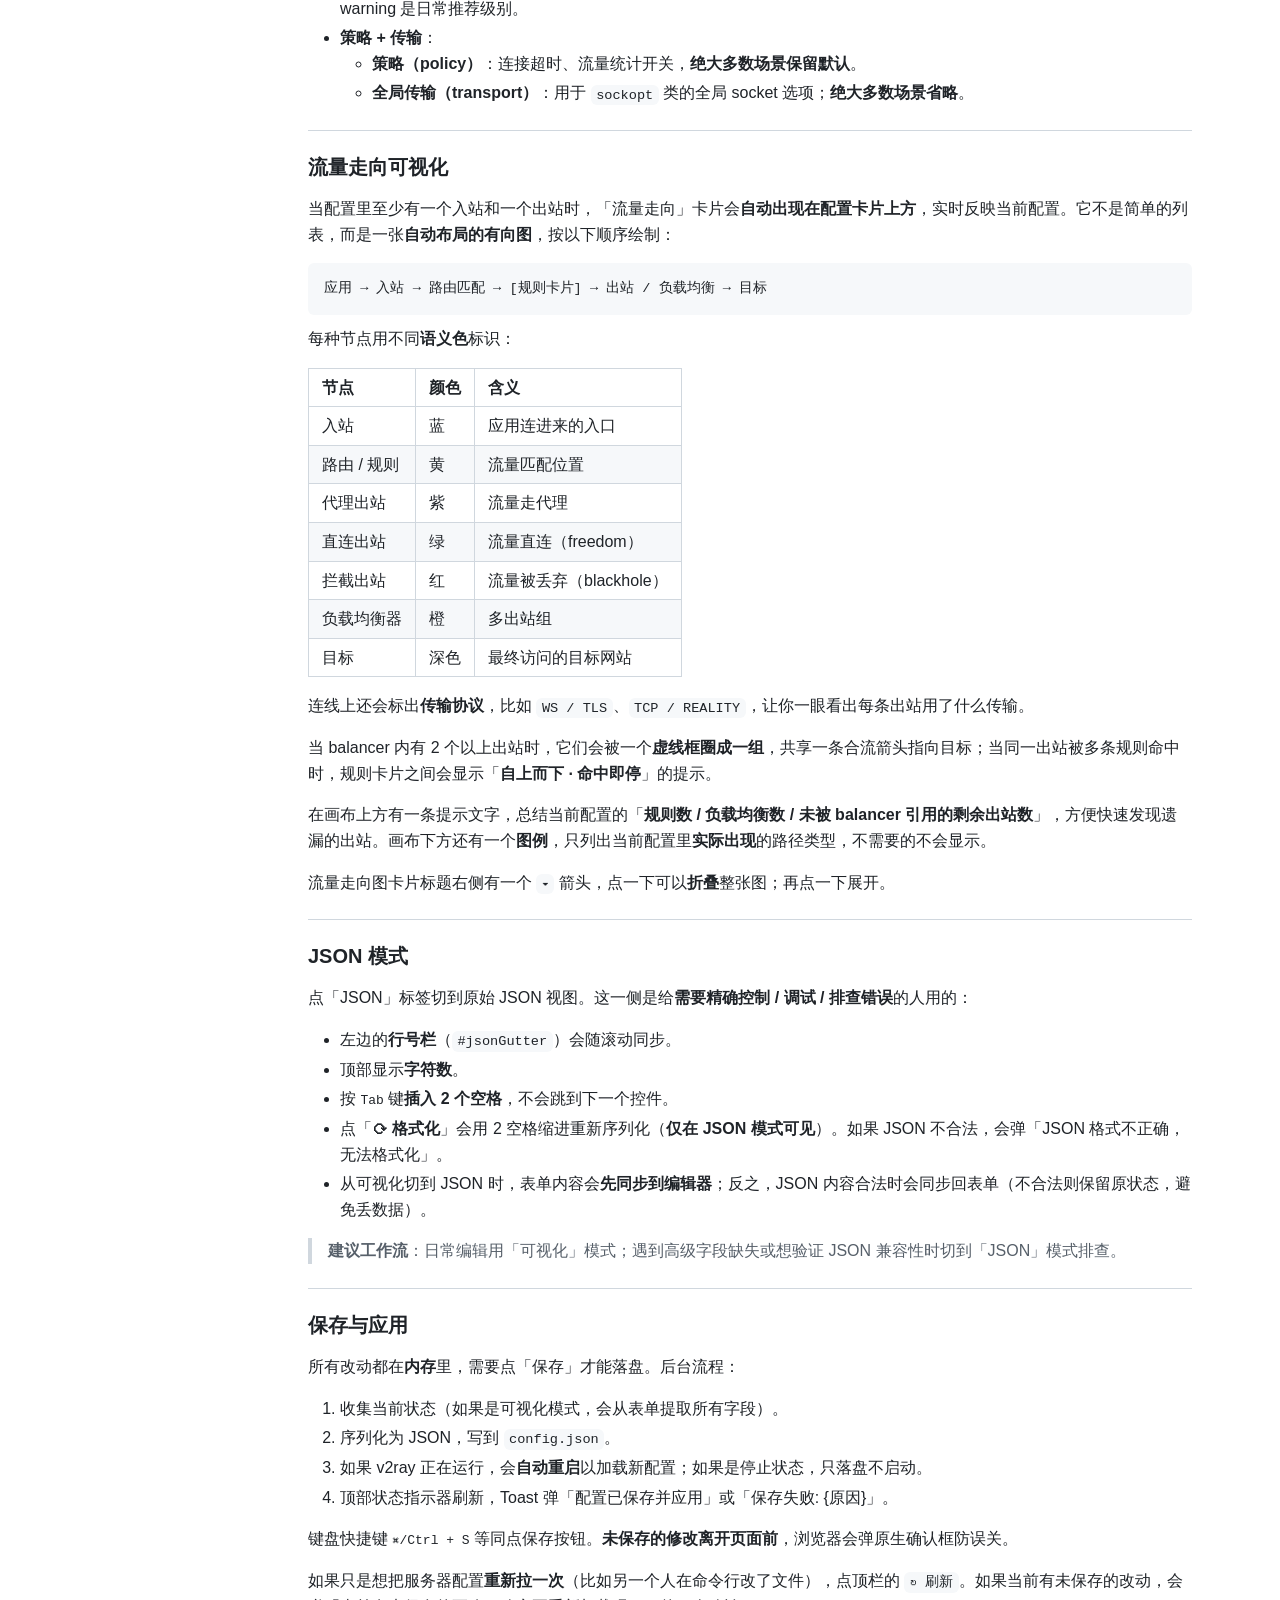
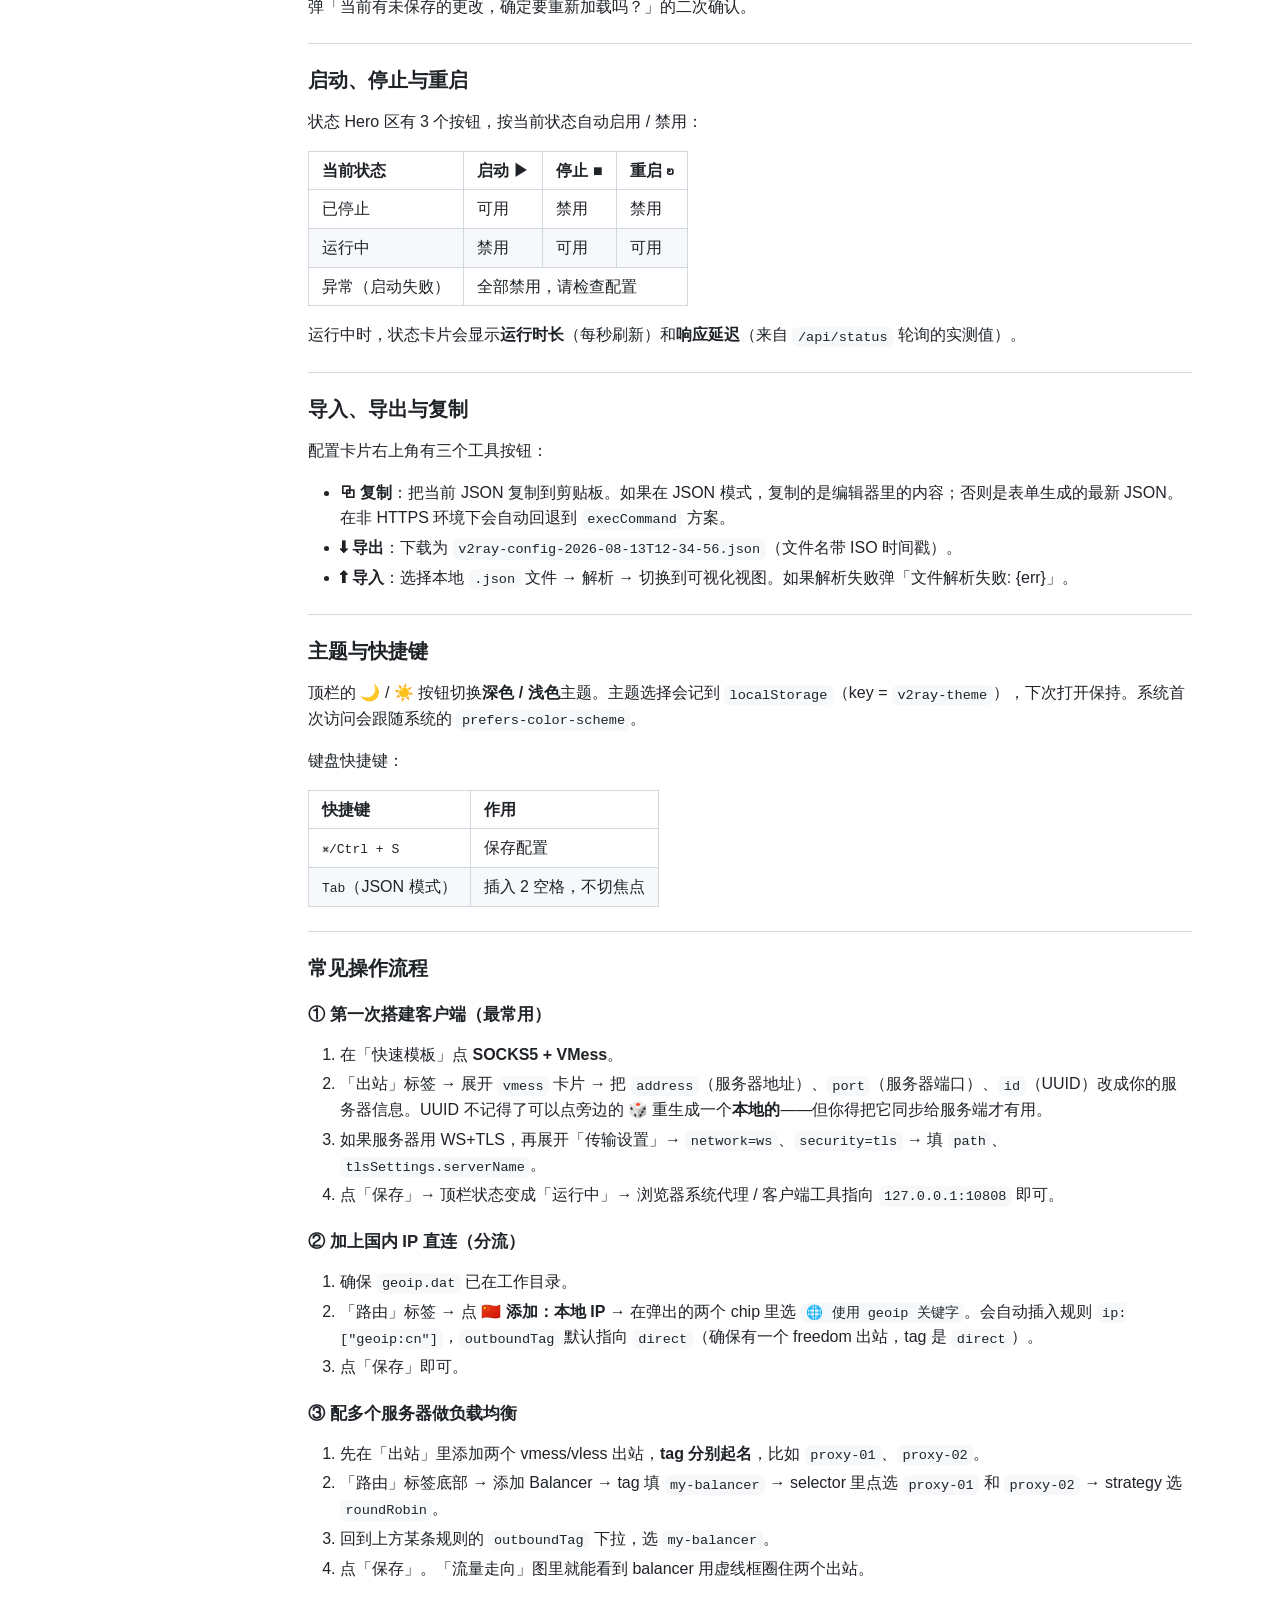
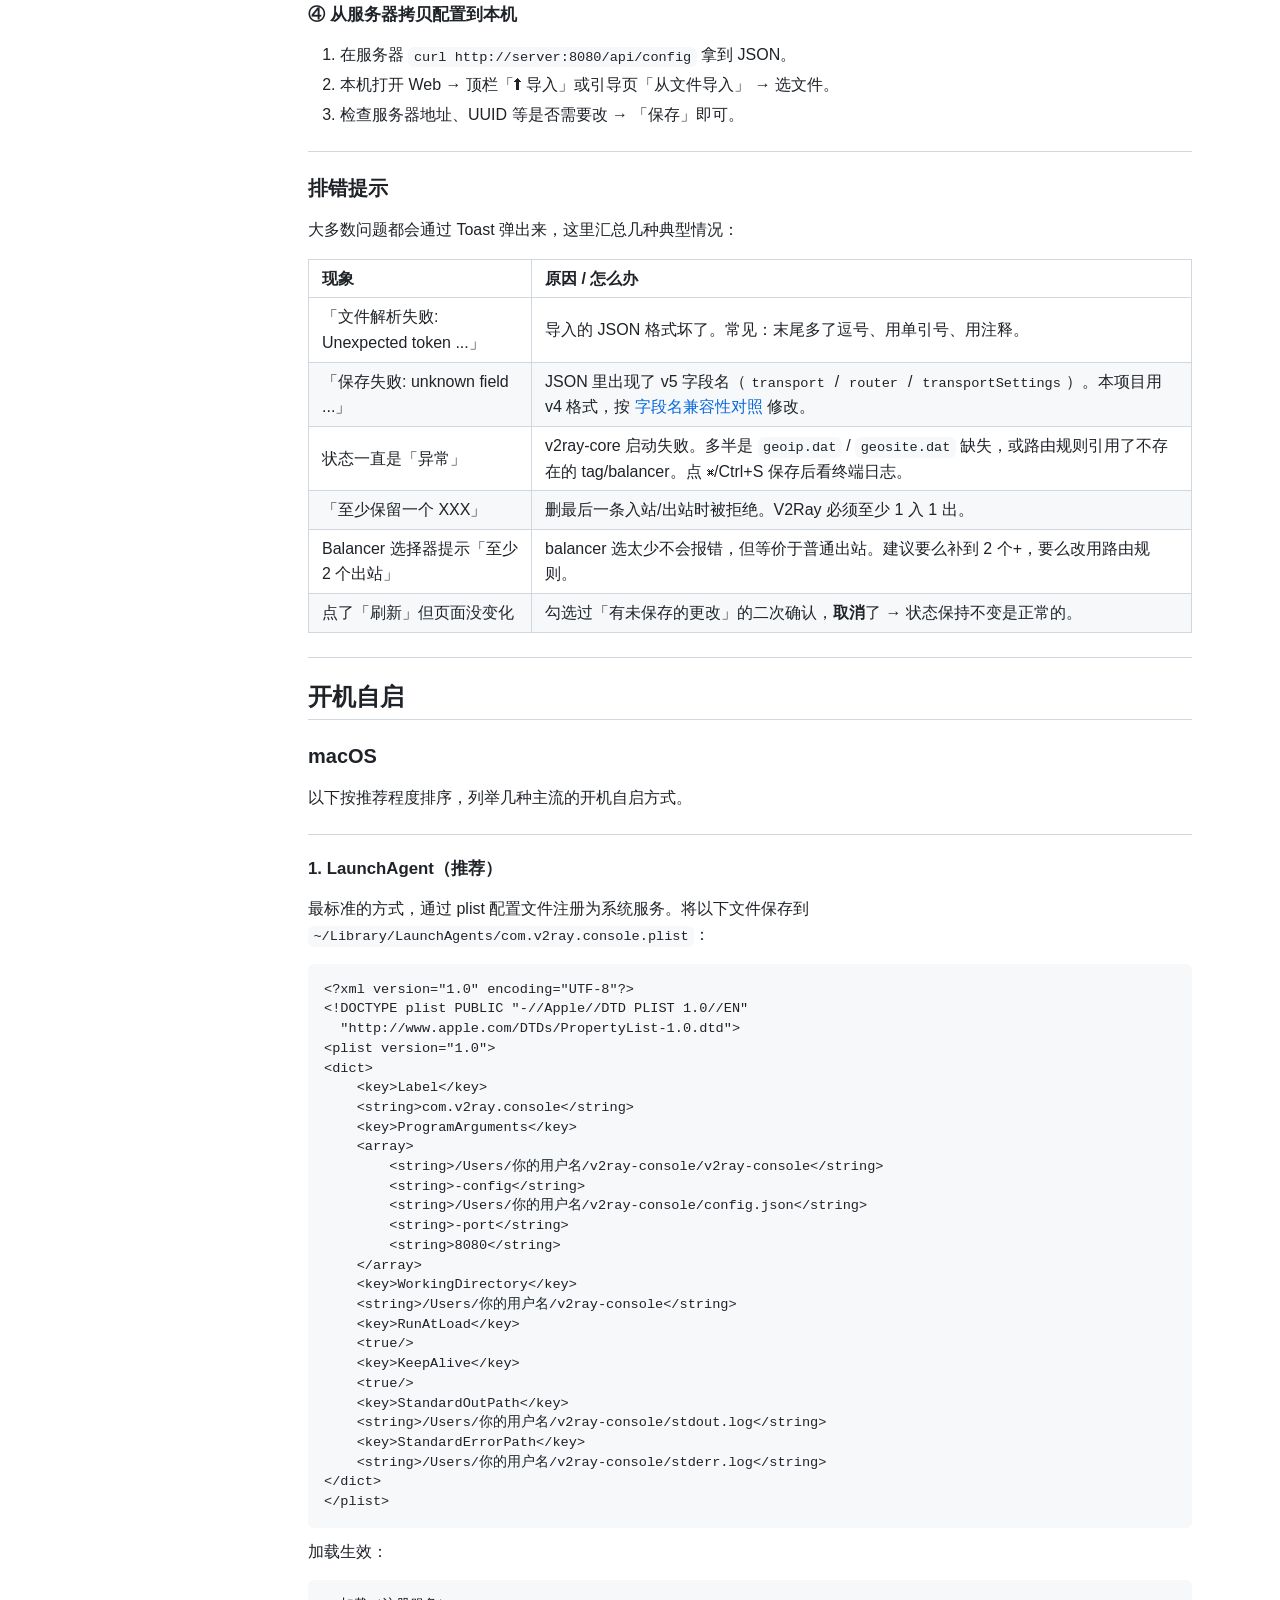
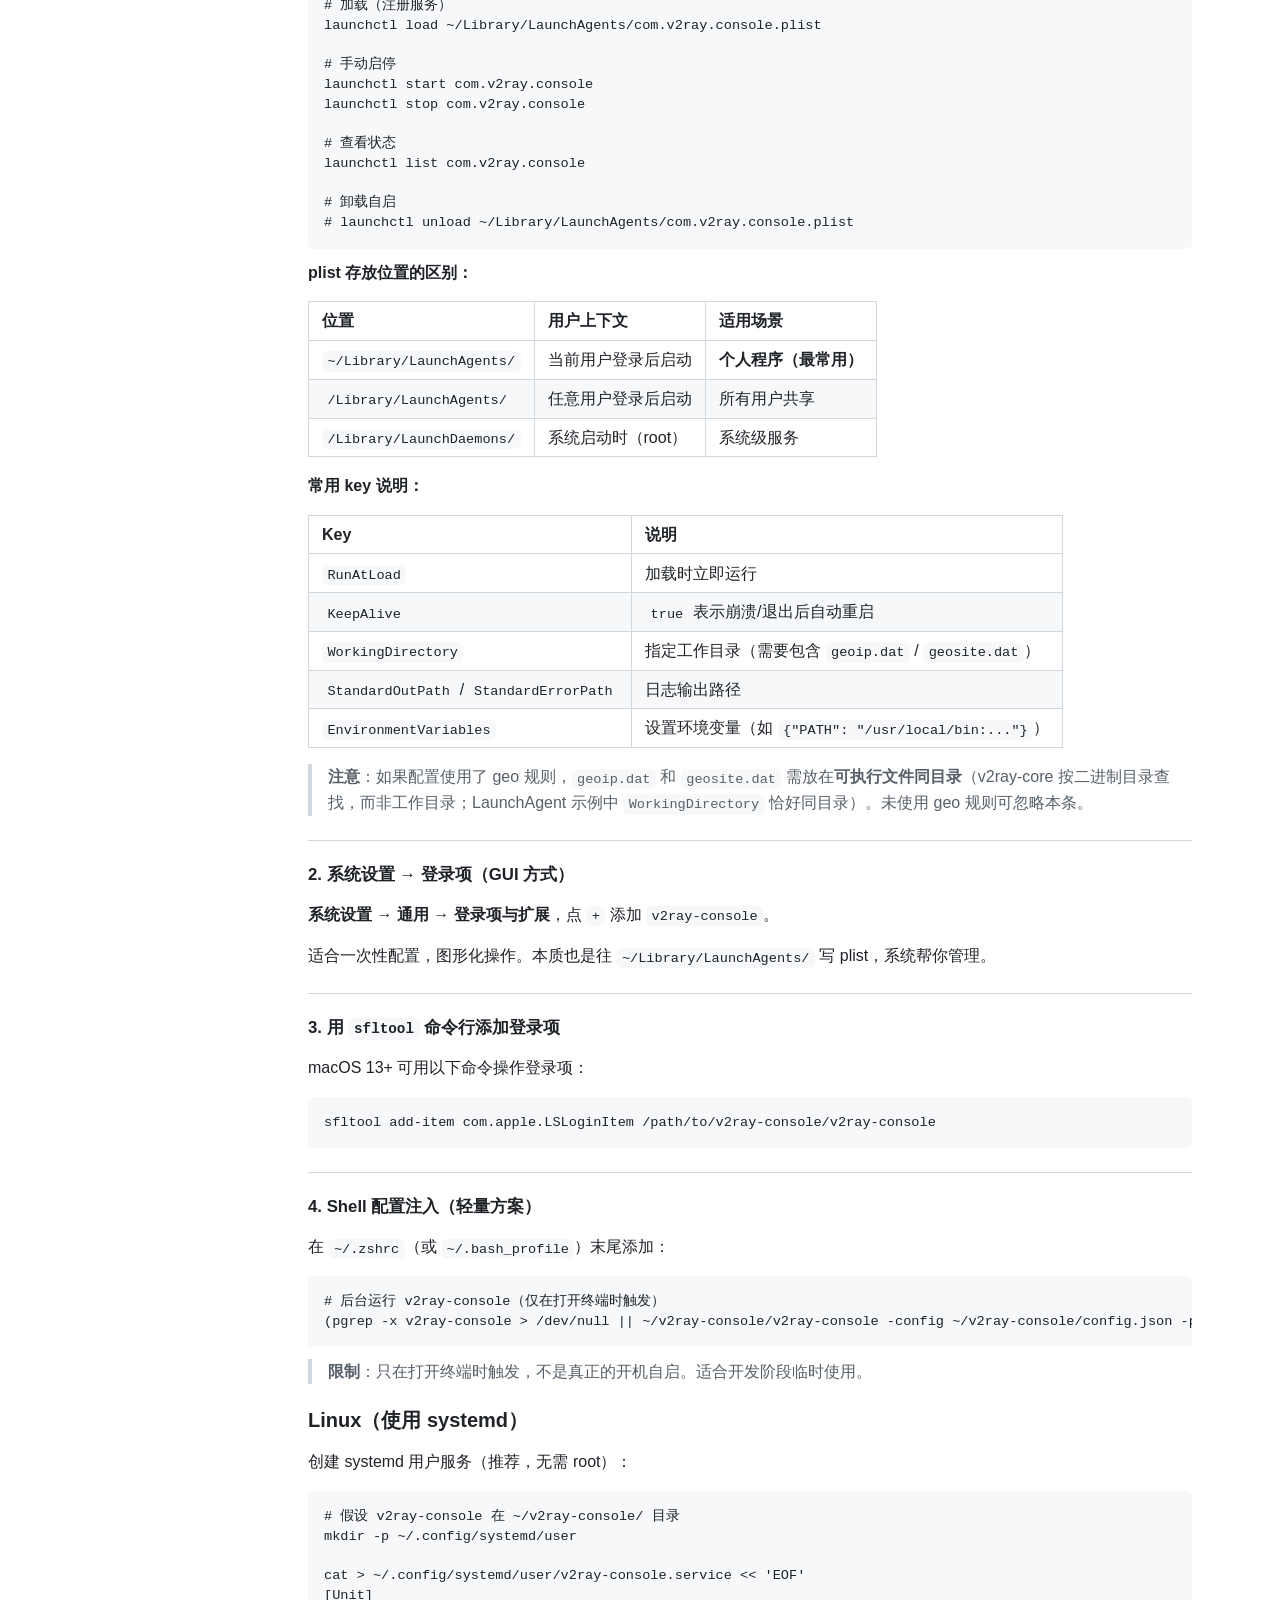
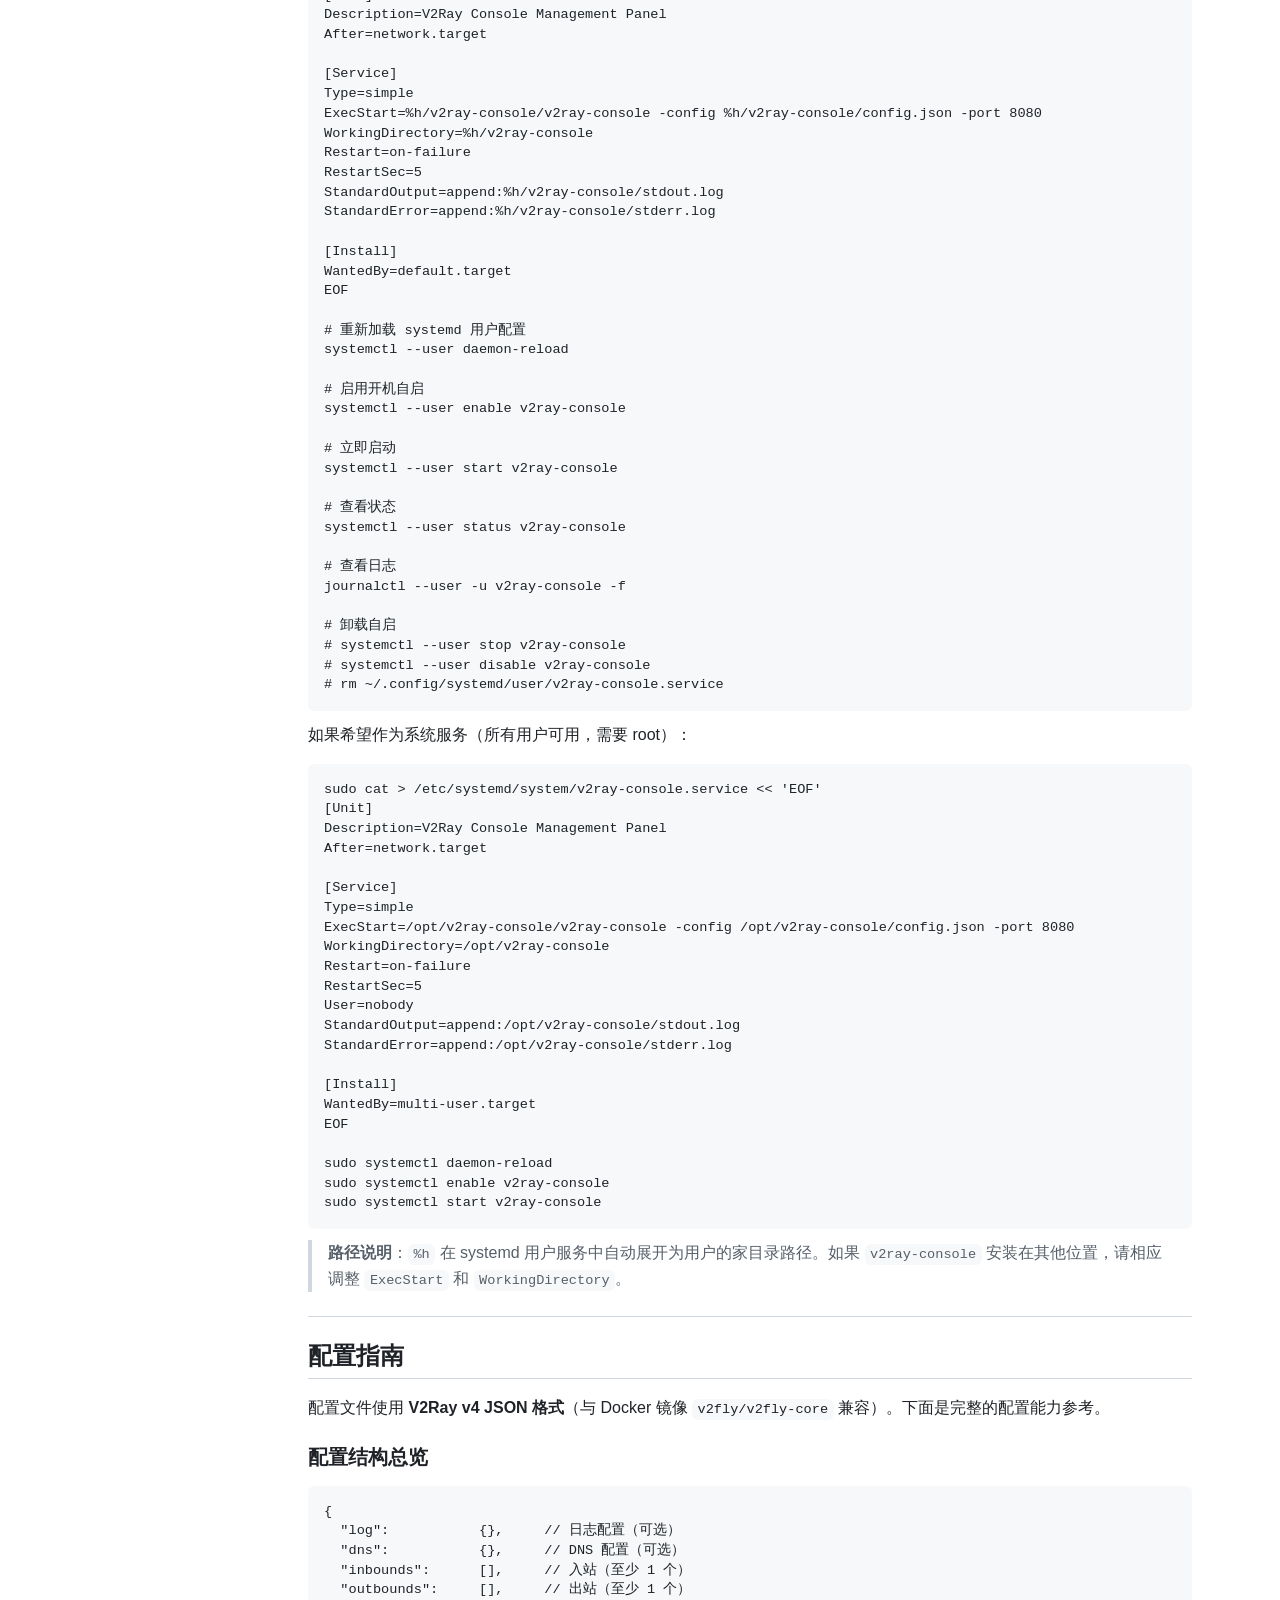
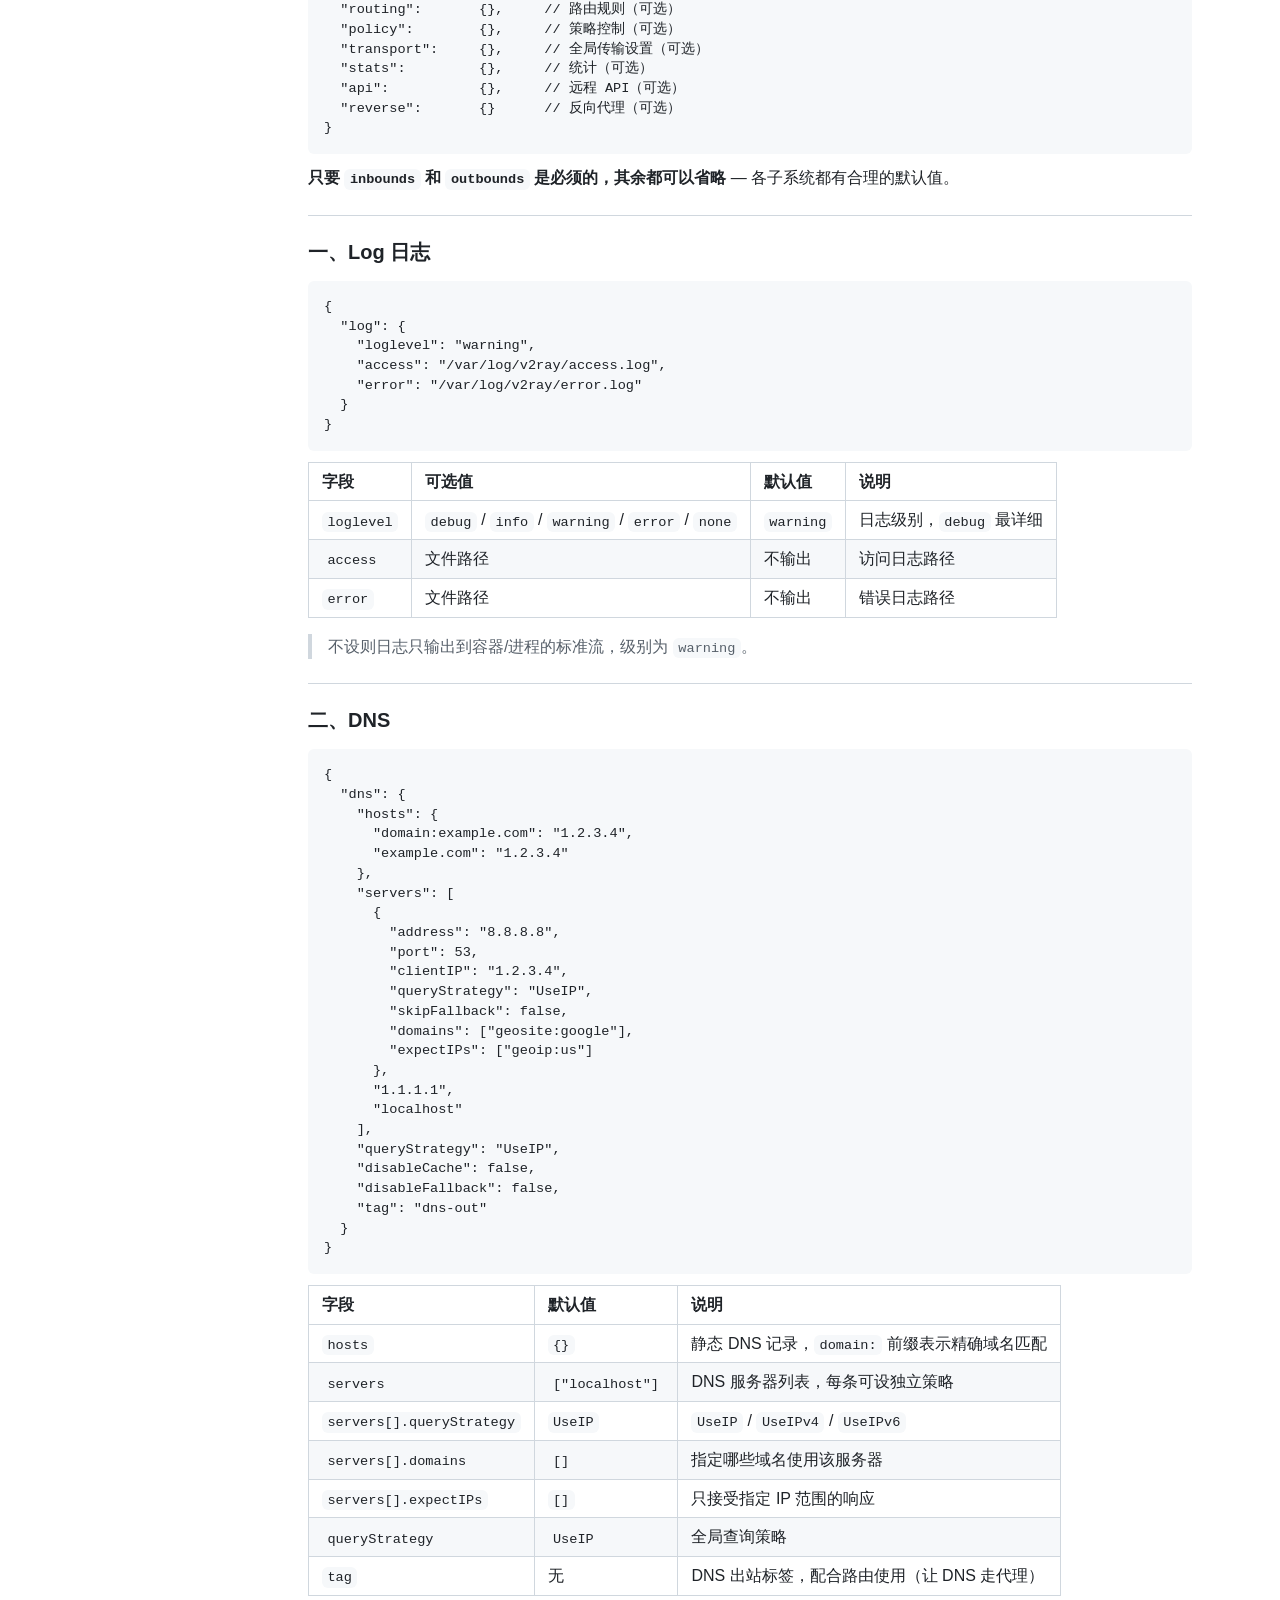
==== commit 7af938c7: "docs: 补充系统代理 API 说明与 geo 文件条件说明 新增 /api/sysproxy 三个端点文档；geoip.dat/geosite.dat 改为条件必需说明（仅 geoip:/geos" ====
--- a/web/README.html
+++ b/web/README.html
@@ -324,7 +324,8 @@
         <ul>
             <li><strong>Web 管理界面</strong> — 浏览器中查看/编辑 V2Ray JSON 配置，支持可视化表单和 JSON 双模式</li>
             <li><strong>启停控制</strong> — 一键启动、停止、重启 V2Ray 核心</li>
-            <li><strong>配置模板</strong> — 内置 SOCKS5 / HTTP 客户端模板，快速上手</li>
+            <li><strong>系统代理一键开关</strong> — 一键将系统全局代理指向本地入站（macOS / Windows / GNOME Linux），本机和内网地址自动绕过</li>
+            <li><strong>配置模板</strong> — 内置 SOCKS5 / HTTP 等客户端模板快速上手；首位「SOCKS5 + 内网直连」模板用裸网段分流，无需 geoip.dat / geosite.dat 开箱即用</li>
             <li><strong>UUID 生成器</strong> — 表单内一键生成随机 UUID，方便 VMess 用户配置</li>
             <li><strong>REST API</strong> — 支持远程管理，方便集成其他工具</li>
             <li><strong>实时状态</strong> — 自动轮询显示运行状态和版本信息</li>
@@ -335,10 +336,10 @@
         <h3 id="快速开始-前置条件">前置条件</h3>
         <ul>
             <li>Go 1.21+</li>
-            <li><code>geoip.dat</code> 和 <code>geosite.dat</code>（路由规则需要）</li>
+            <li><code>geoip.dat</code> 和 <code>geosite.dat</code> — <strong>仅当</strong>路由 / DNS 配置引用 <code>geoip:</code> / <code>geosite:</code> 前缀时需要；不用 geo 规则（如内置「内网直连」模板）可跳过</li>
         </ul>
 
-        <pre><code class="language-bash"># 下载 geo 数据文件（首次运行前必须）
+        <pre><code class="language-bash"># 下载 geo 数据文件（仅当配置使用 geoip:/geosite: 规则时需要，否则可跳过）
 curl -sL -o geoip.dat "https://github.com/v2fly/geoip/releases/latest/download/geoip.dat"
 curl -sL -o geosite.dat "https://github.com/v2fly/domain-list-community/releases/latest/download/dlc.dat"
 </code></pre>
@@ -769,7 +770,7 @@
         </table>
 
         <blockquote>
-            <p><strong>注意</strong>：<code>WorkingDirectory</code> 必须设置为包含 <code>geoip.dat</code> 和 <code>geosite.dat</code> 的目录，否则路由规则会加载失败。</p>
+            <p><strong>注意</strong>：如果配置使用了 geo 规则，<code>geoip.dat</code> 和 <code>geosite.dat</code> 需放在<strong>可执行文件同目录</strong>（v2ray-core 按二进制目录查找，而非工作目录；LaunchAgent 示例中 <code>WorkingDirectory</code> 恰好同目录）。未使用 geo 规则可忽略本条。</p>
         </blockquote>
 
         <hr>
@@ -1883,6 +1884,7 @@
 </code></pre>
         <blockquote>
             <p>国内域名/IP 走直连，其余走代理。需要 <code>geoip.dat</code> 和 <code>geosite.dat</code>。</p>
+            <p><strong>不想下载 geo 文件？</strong> 把 geo 规则换成具体网段即可——内置模板「SOCKS5 + 内网直连」就是这么做的，例如内网直连：<code>{ "type": "field", "ip": ["127.0.0.0/8", "10.0.0.0/8", "172.16.0.0/12", "192.168.0.0/16"], "outboundTag": "direct" }</code>。</p>
         </blockquote>
 
         <h4>模式 C：VLESS + Reality（现代推荐方案）</h4>
@@ -1991,6 +1993,9 @@
                 <tr><td><code>POST</code></td><td><code>/api/start</code></td><td>启动 V2Ray</td></tr>
                 <tr><td><code>POST</code></td><td><code>/api/stop</code></td><td>停止 V2Ray</td></tr>
                 <tr><td><code>POST</code></td><td><code>/api/restart</code></td><td>重启 V2Ray</td></tr>
+                <tr><td><code>GET</code></td><td><code>/api/sysproxy</code></td><td>查询系统全局代理状态</td></tr>
+                <tr><td><code>POST</code></td><td><code>/api/sysproxy/enable</code></td><td>一键开启系统全局代理（自动指向本地 HTTP/SOCKS 入站，需 V2Ray 运行中）</td></tr>
+                <tr><td><code>POST</code></td><td><code>/api/sysproxy/disable</code></td><td>关闭系统全局代理</td></tr>
             </tbody>
         </table>
         <p>所有 API 均返回 JSON，支持 CORS 跨域。</p>
@@ -2036,7 +2041,9 @@
         <p>配置文件使用了 V2Ray v5 JSONv5 格式的字段名（如 <code>transport</code>、<code>transportSettings</code>、<code>router</code>）。请使用 V2Ray v4 JSON 格式（<code>network</code>、<code>wsSettings</code>、<code>routing</code>），与官方 Docker 镜像保持一致。</p>
 
         <h3>找不到 geoip.dat</h3>
-        <p>如果配置中使用了 <code>geoip:private</code> 等路由规则，必须下载 <code>geoip.dat</code> 到与可执行文件相同的目录。参考<a href="#快速开始">快速开始</a>中的下载命令。</p>
+        <p><code>geoip.dat</code> / <code>geosite.dat</code> <strong>不是运行必需的</strong>，只有配置引用了 <code>geoip:</code> / <code>geosite:</code> 前缀时才需要——包括 <code>geoip:private</code>（它同样从 geoip.dat 加载，并非内置）。规则只用裸 IP 段（如 <code>10.0.0.0/8</code>）或具体域名、或完全没有 routing 配置，则无需这些文件（内置模板「SOCKS5 + 内网直连」即不依赖它们）。</p>
+        <p><strong>报错有误导性</strong>：配置引用了 geo 规则但文件缺失时，v4 加载失败后回退到 v5 加载器，最终报 <code>unknown field "grpcSettings"</code> 之类的错——真实原因是 geo 文件缺失，与该字段无关。</p>
+        <p>文件查找顺序：可执行文件所在目录 → <code>V2RAY_LOCATION_ASSET</code> 环境变量指定的目录 → <code>/usr/local/share/v2ray</code> 等系统目录。下载命令见<a href="#快速开始">快速开始</a>。</p>
 
         <h3>端口被占用</h3>
         <p>默认 SOCKS 入站使用 1080 端口。如果端口冲突，在 Web 界面中修改配置文件的 <code>inbounds[].port</code> 即可。</p>
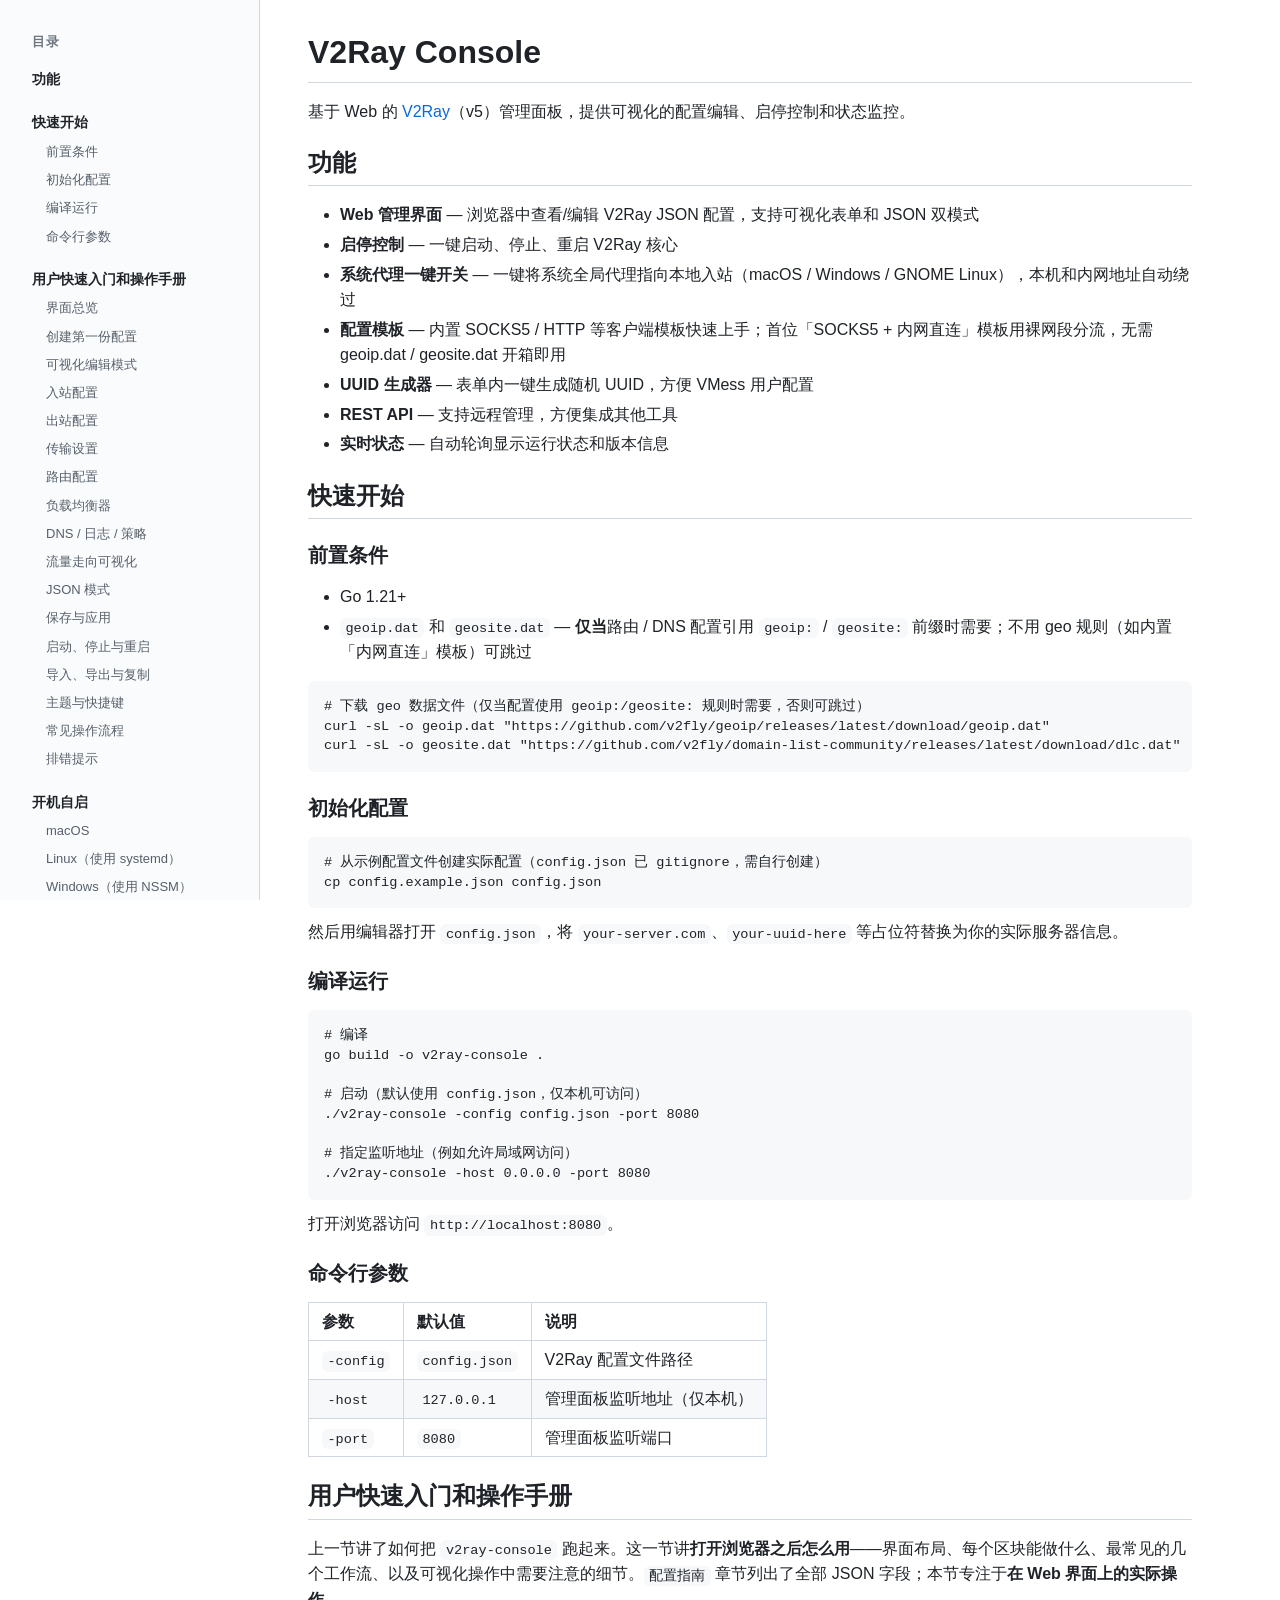
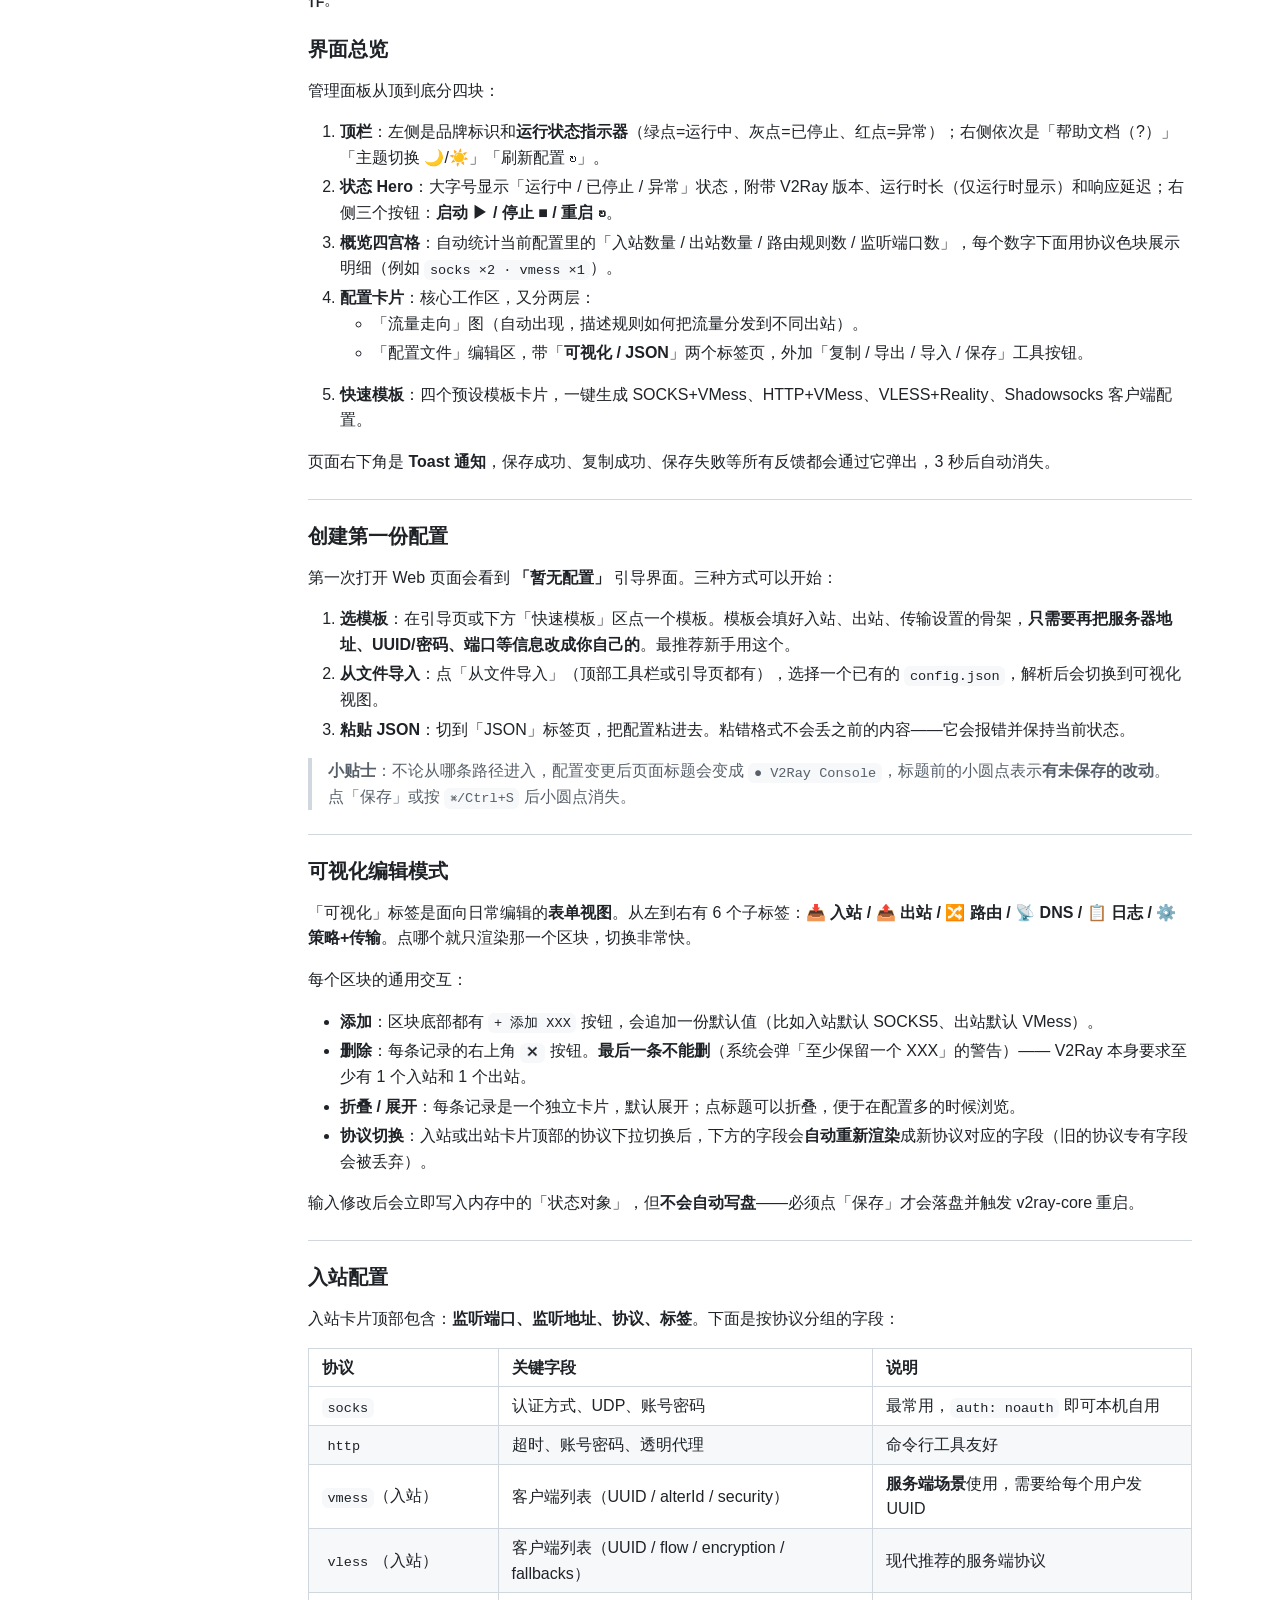
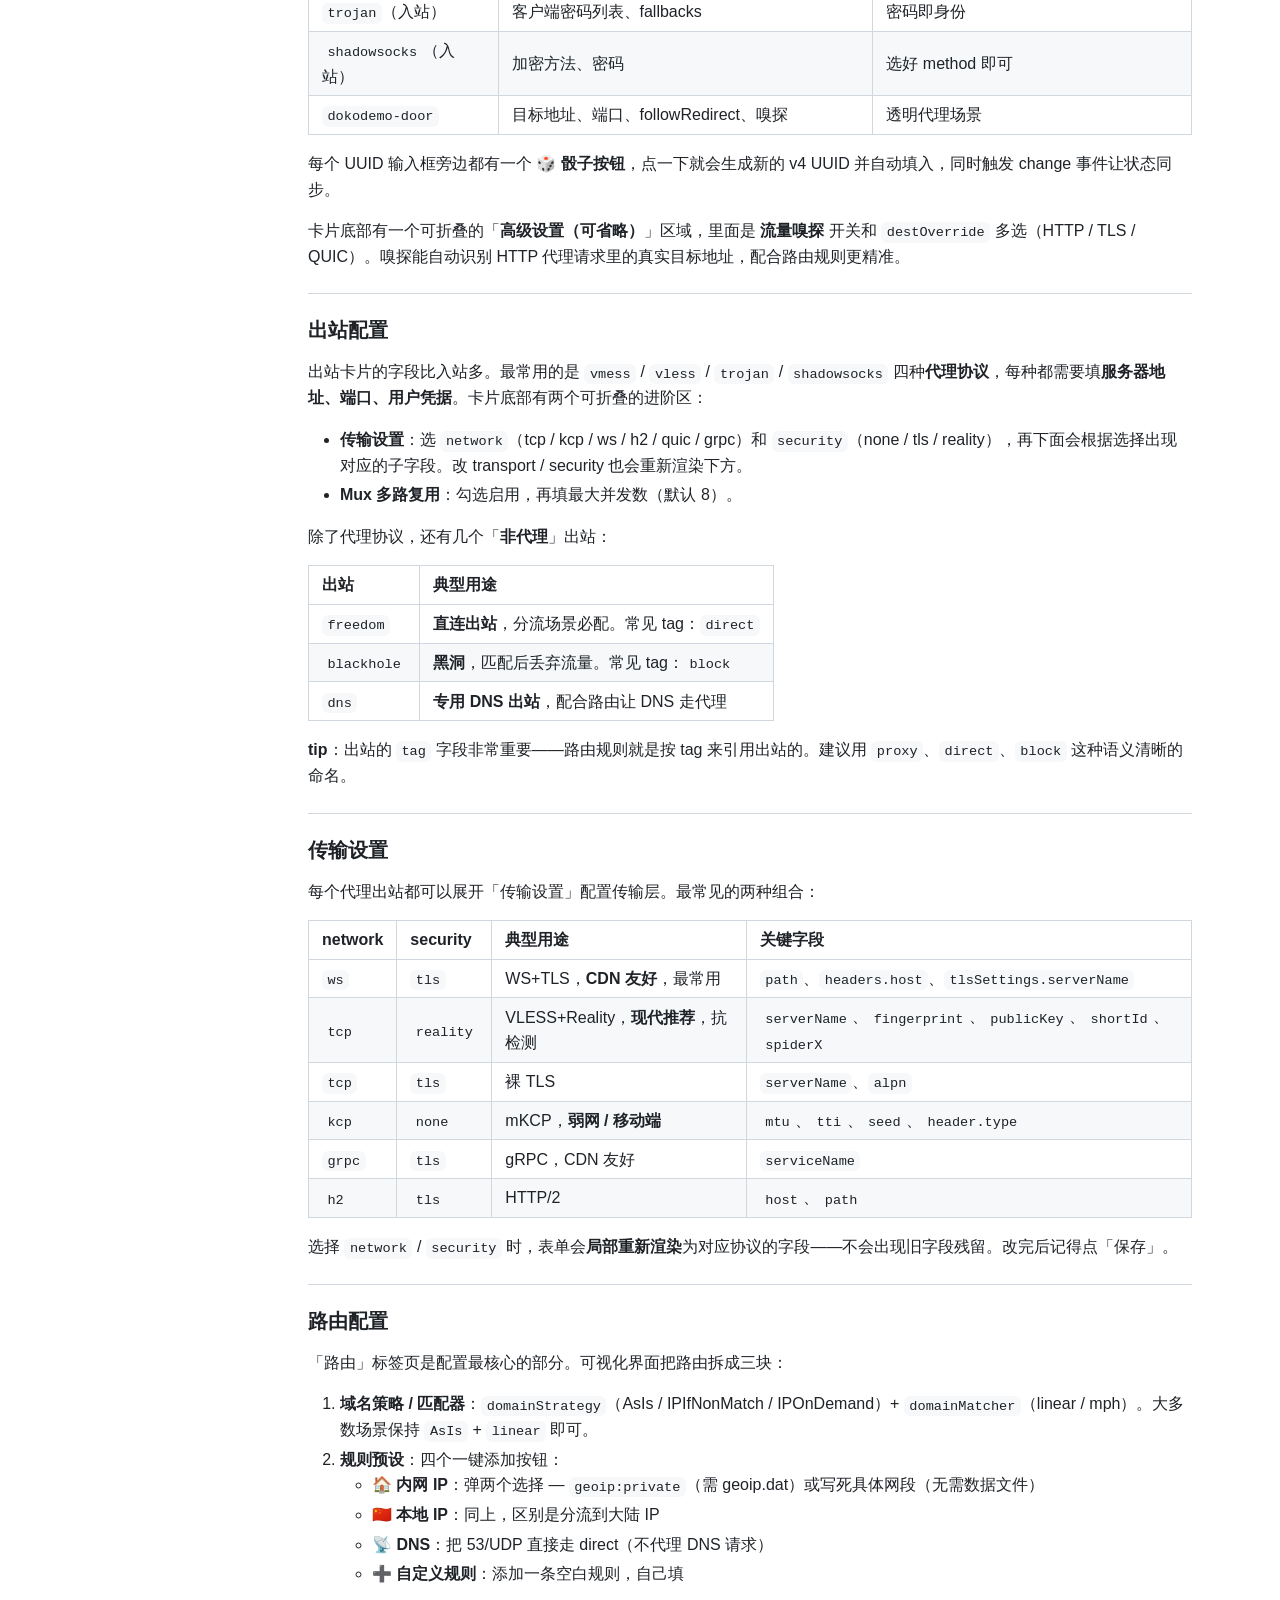
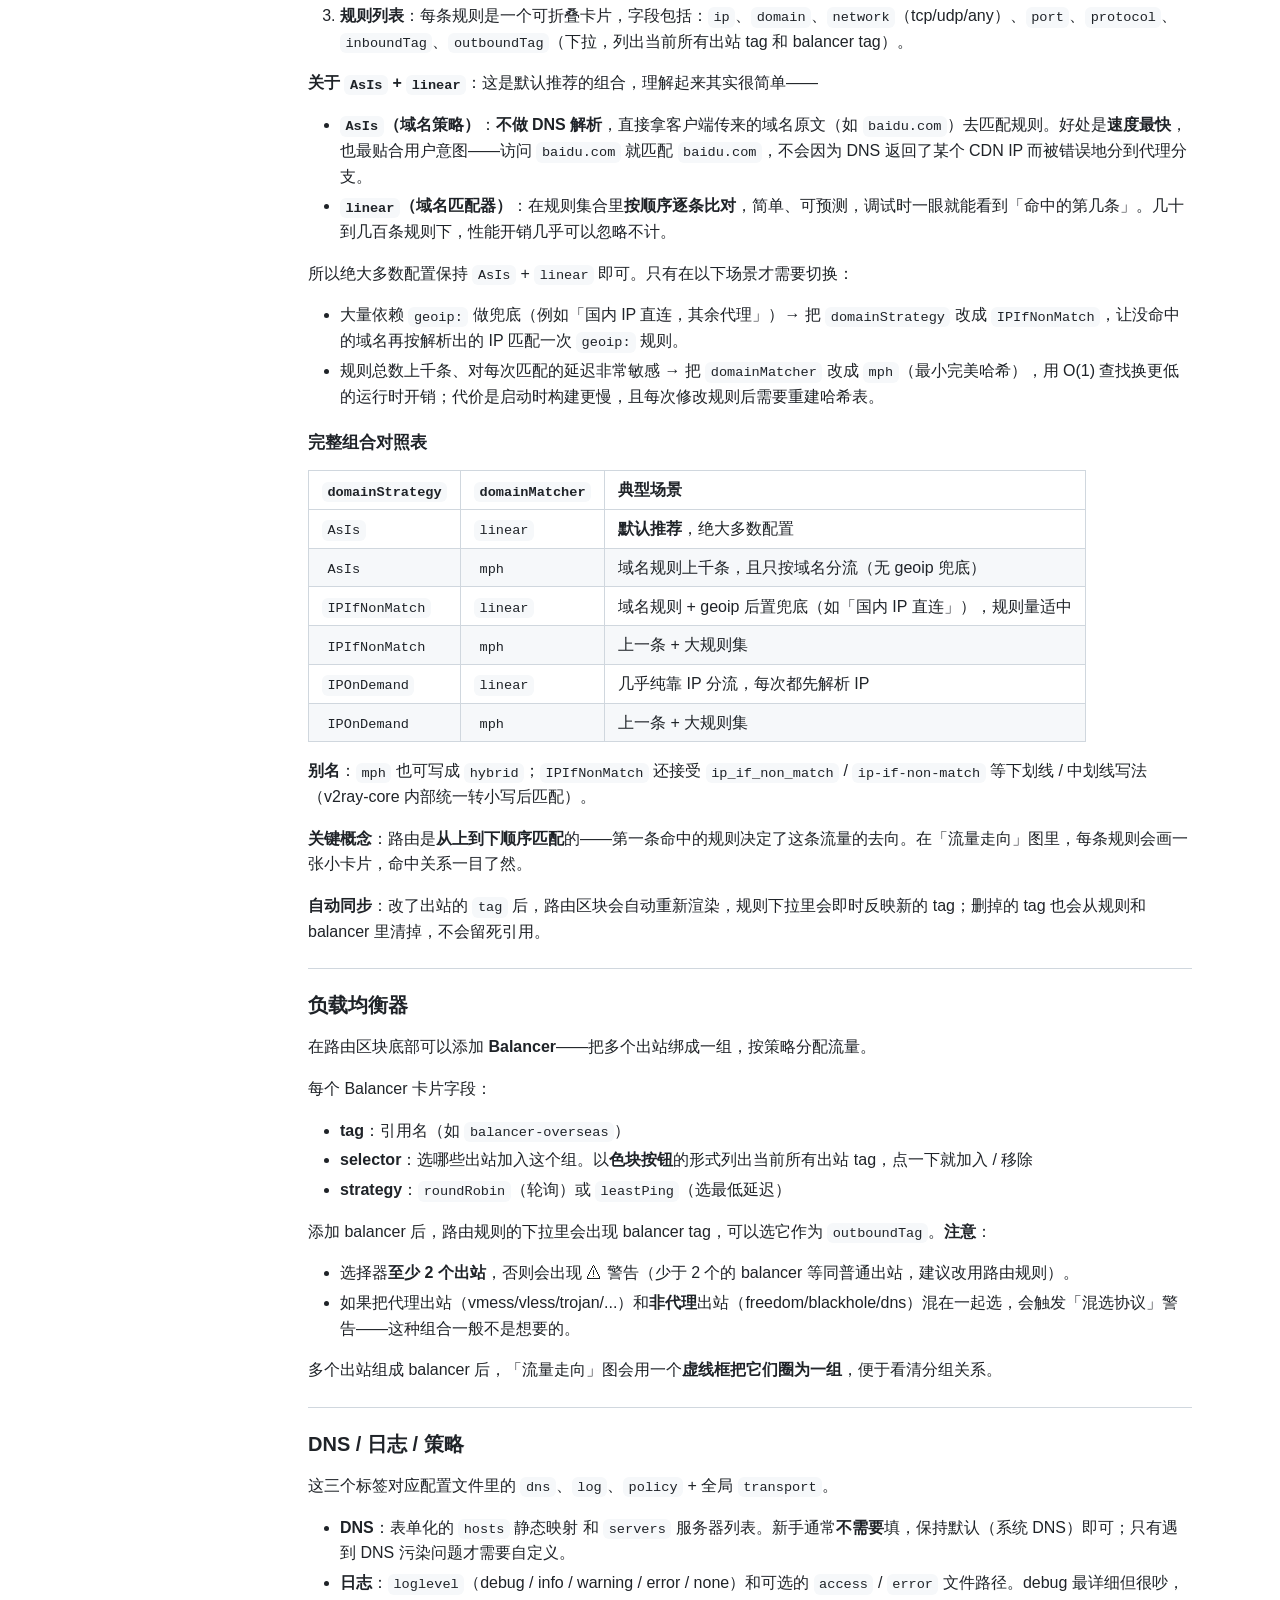
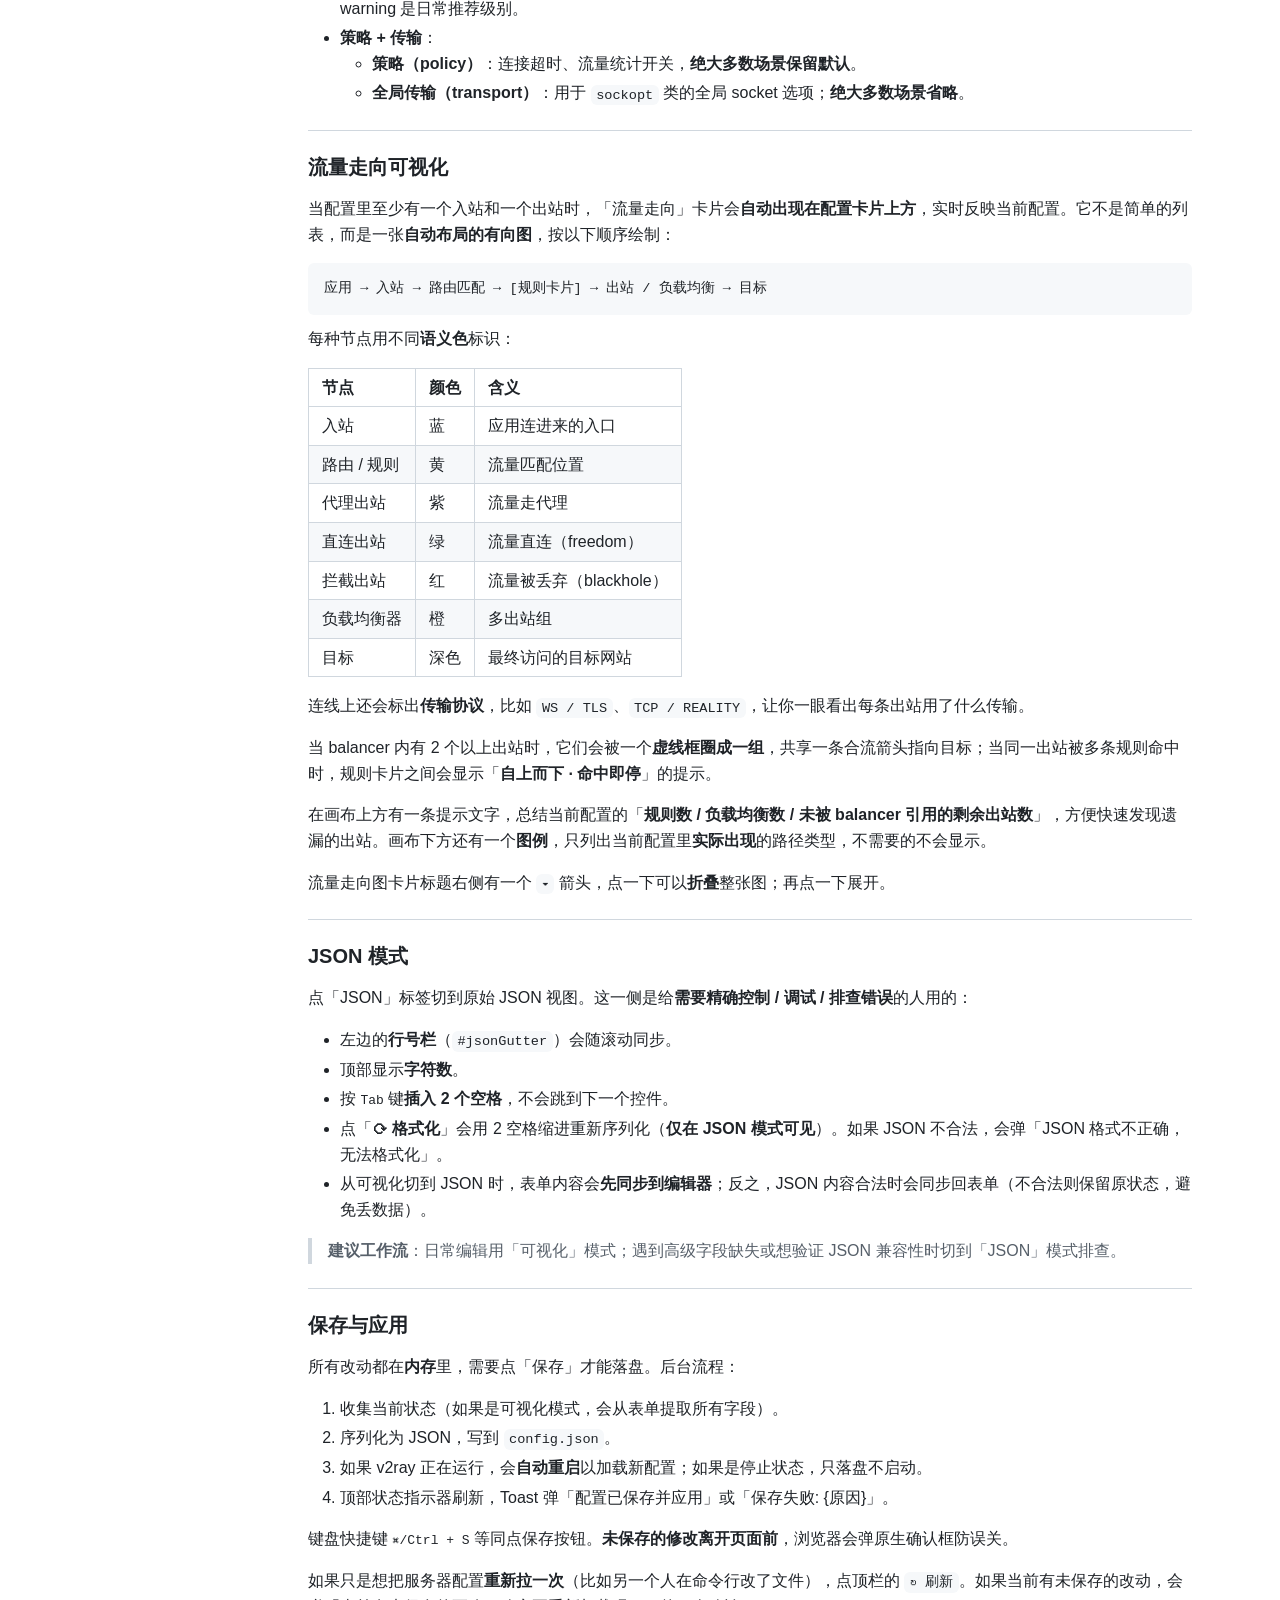
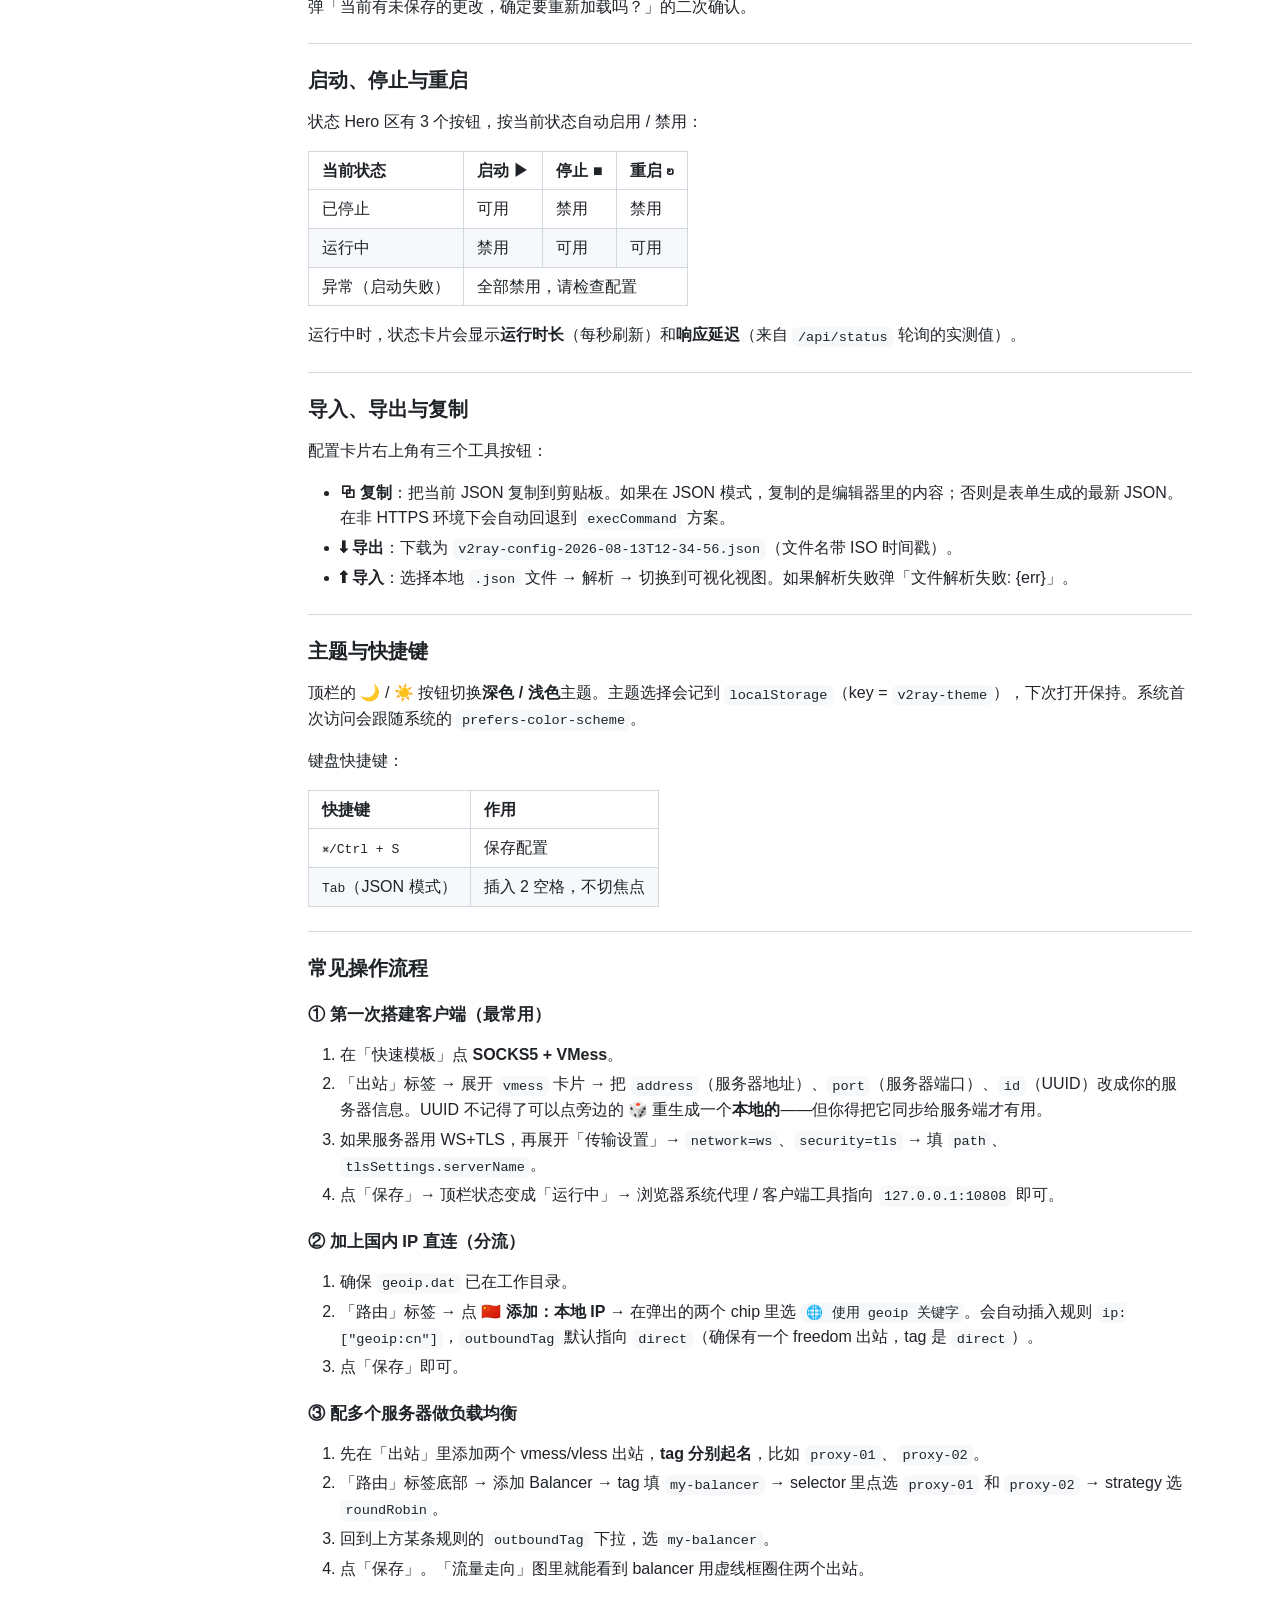
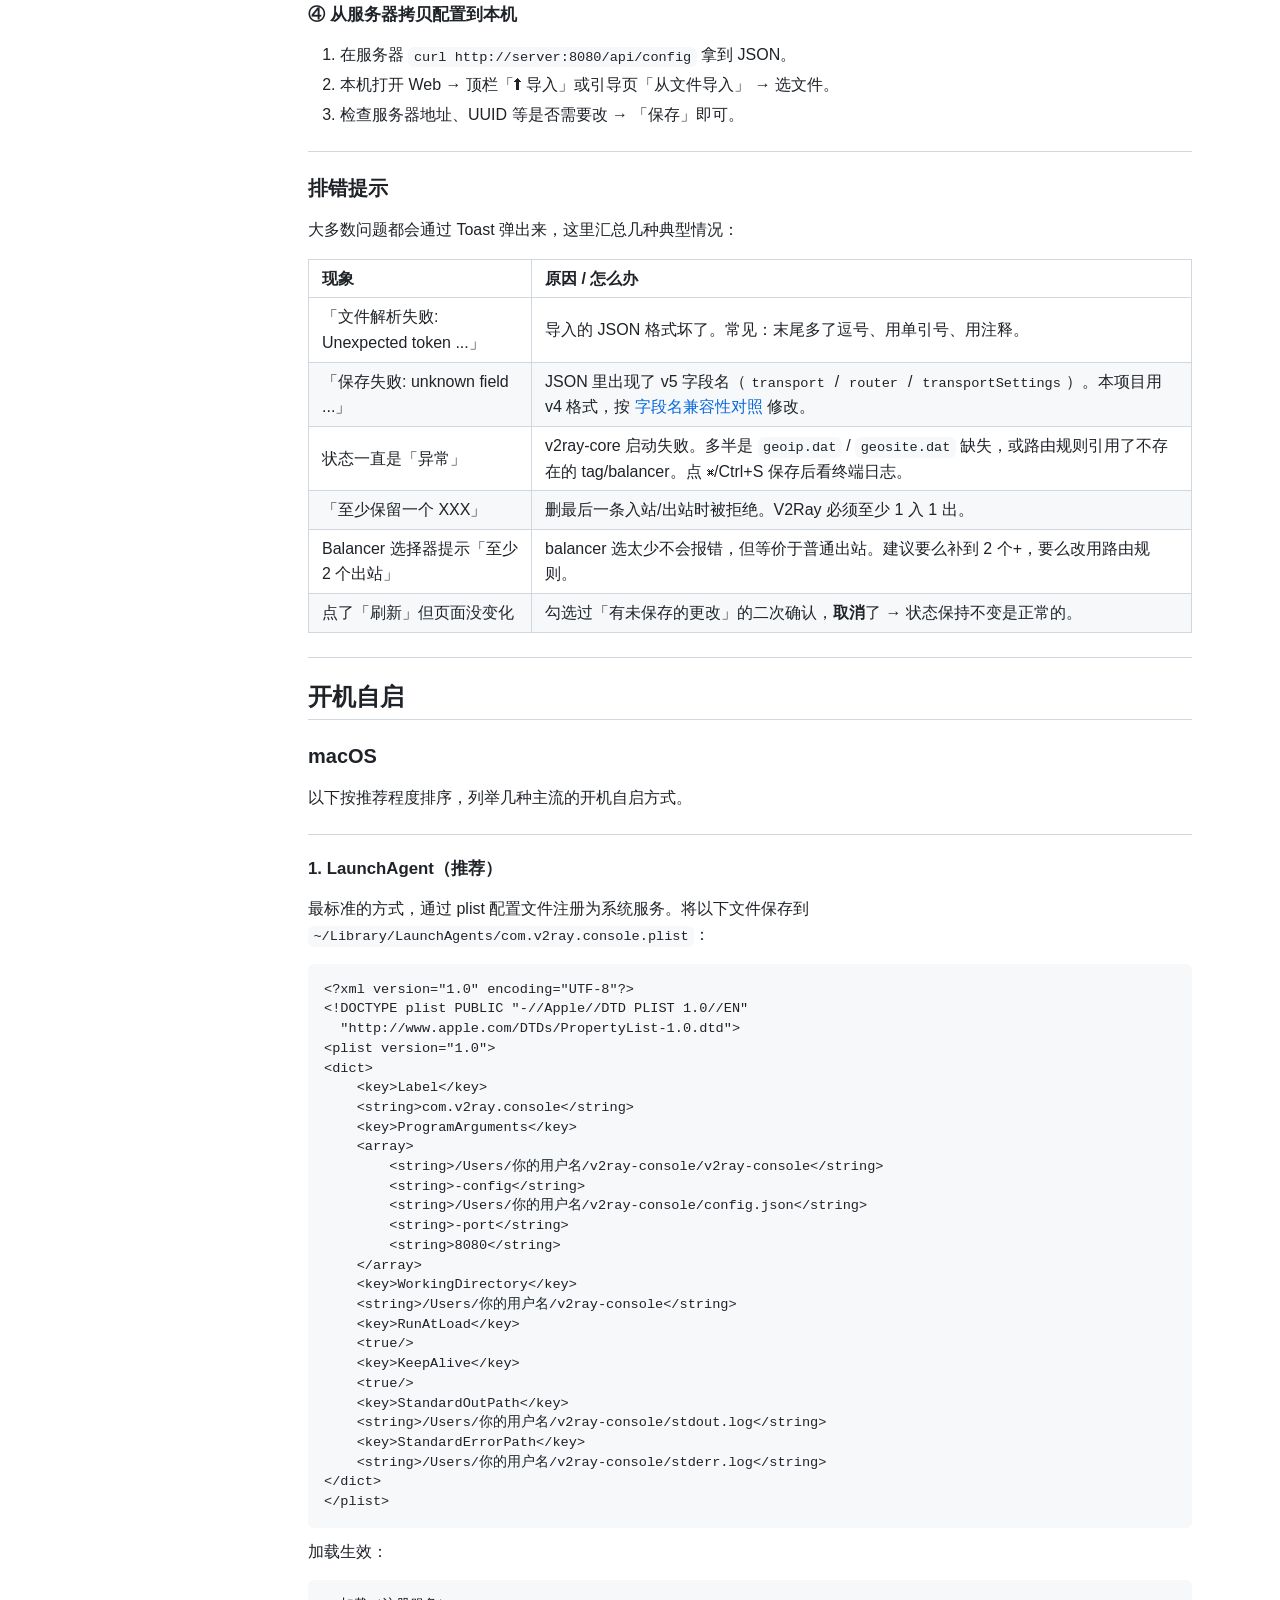
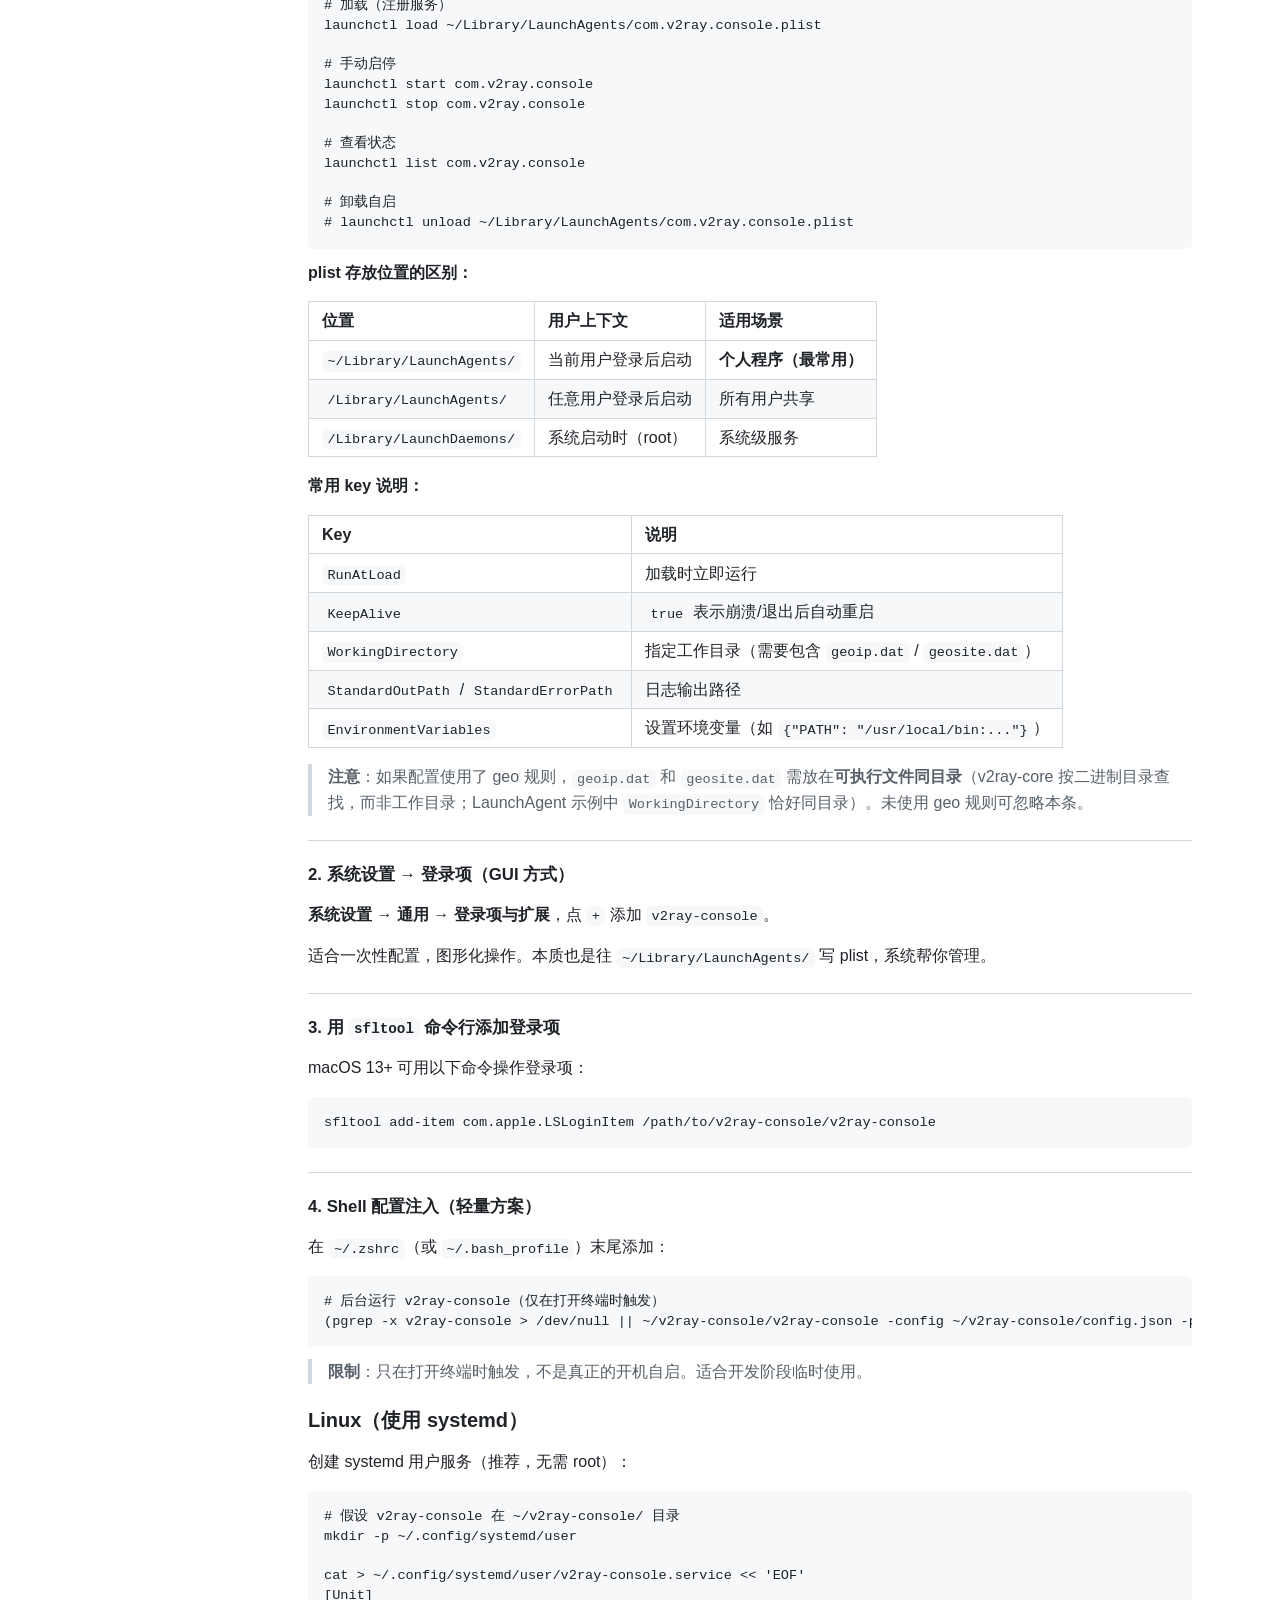
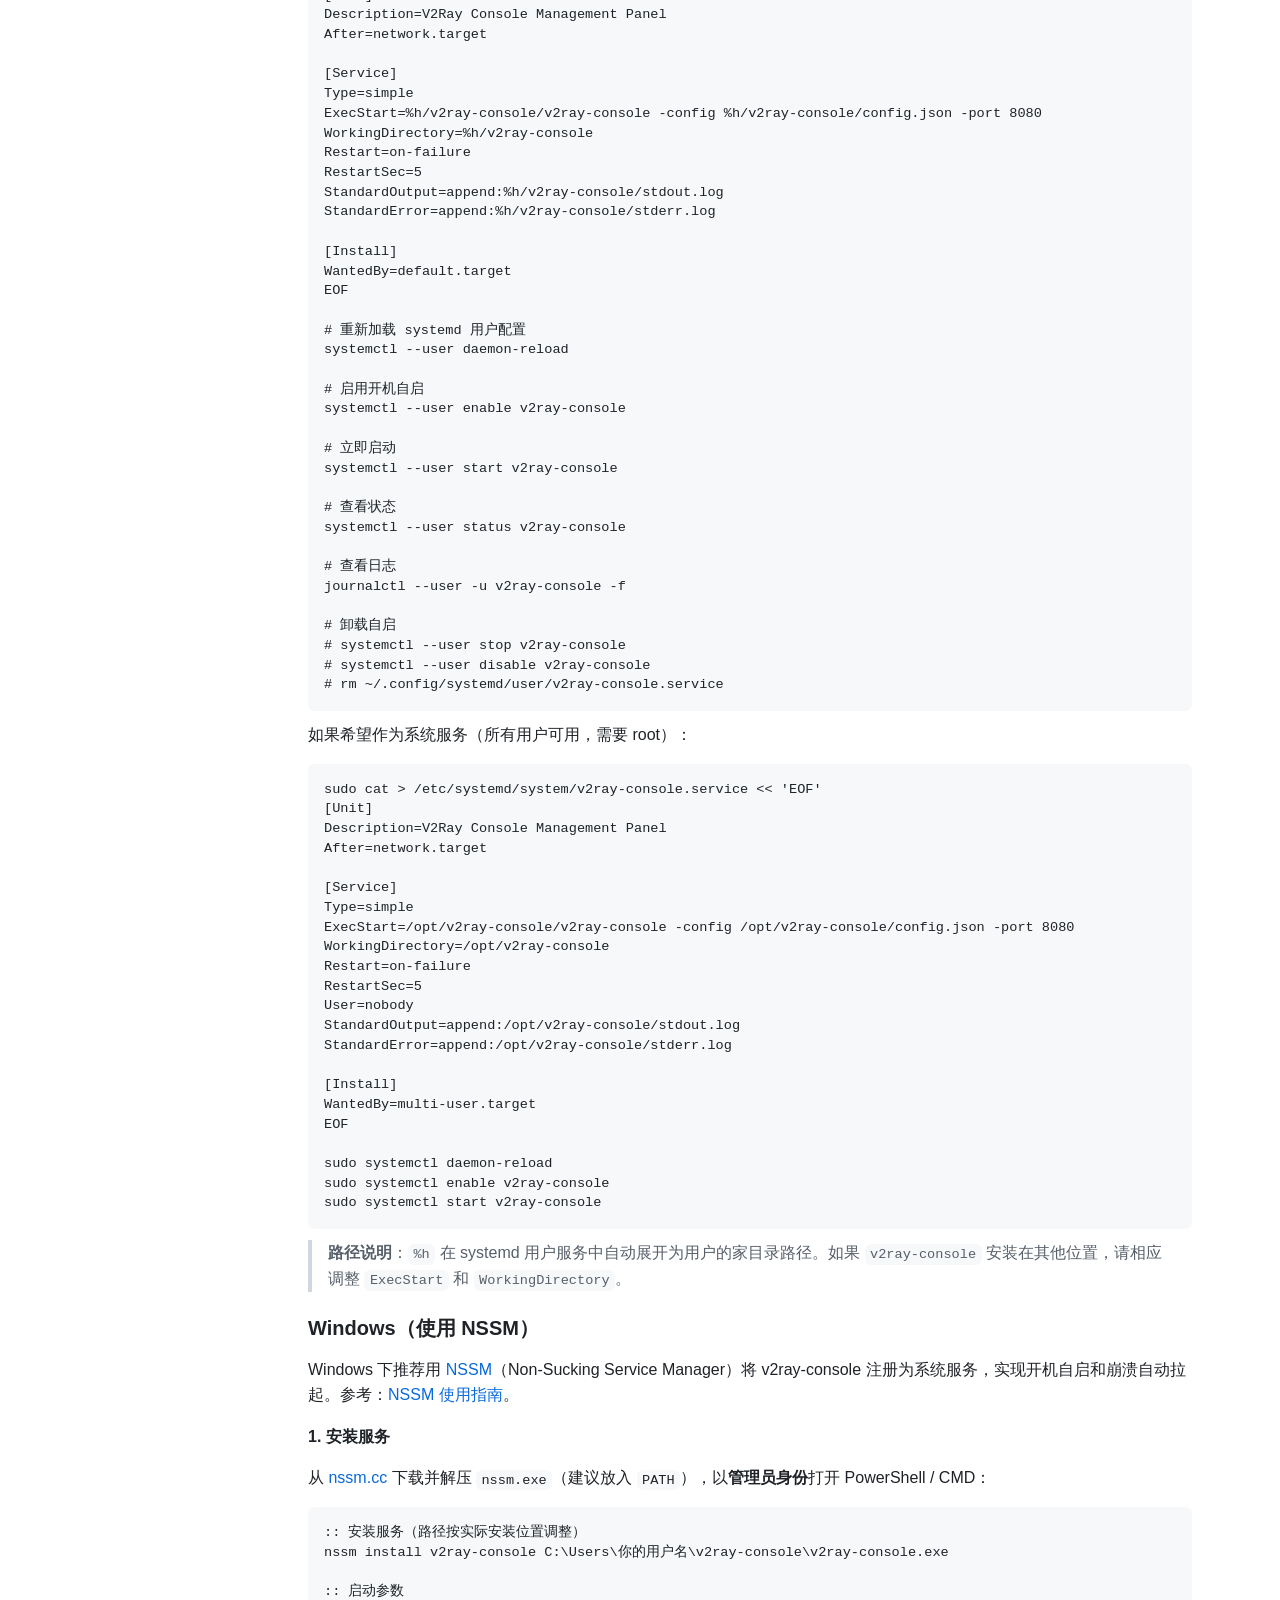
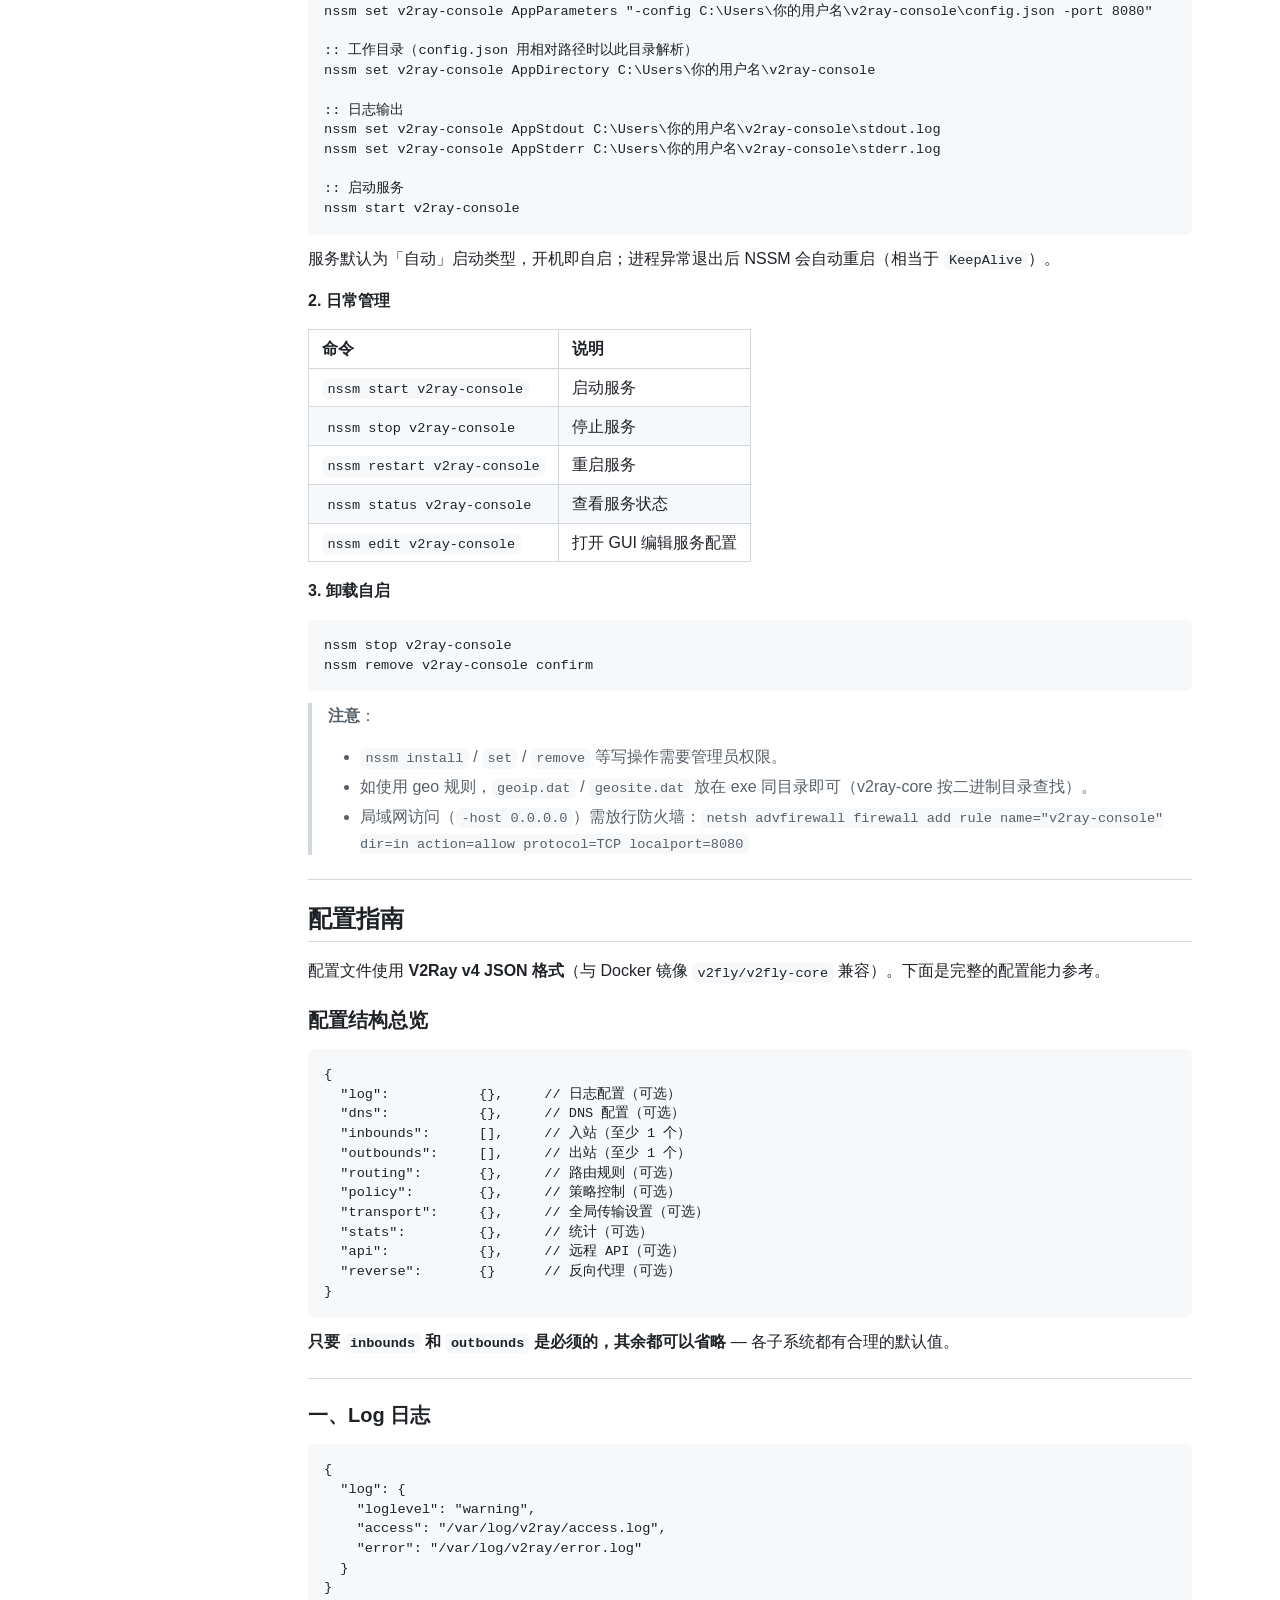
==== commit 8d327963: "docs: 新增 Windows NSSM 开机自启指南 覆盖服务安装（AppParameters/AppDirectory/日志）、日常管理命令表、卸载与管理员权限/防火墙注意事项；帮助页同步并加入" ====
--- a/web/README.html
+++ b/web/README.html
@@ -294,6 +294,7 @@
             <li class="lvl-2"><a href="#开机自启">开机自启</a></li>
             <li class="lvl-3"><a href="#开机自启-macos">macOS</a></li>
             <li class="lvl-3"><a href="#开机自启-linux">Linux（使用 systemd）</a></li>
+            <li class="lvl-3"><a href="#开机自启-windows">Windows（使用 NSSM）</a></li>
             <li class="lvl-2"><a href="#配置指南">配置指南</a></li>
             <li class="lvl-3"><a href="#配置-结构总览">配置结构总览</a></li>
             <li class="lvl-3"><a href="#配置-一-log-日志">一、Log 日志</a></li>
@@ -868,6 +869,56 @@
 
         <blockquote>
             <p><strong>路径说明</strong>：<code>%h</code> 在 systemd 用户服务中自动展开为用户的家目录路径。如果 <code>v2ray-console</code> 安装在其他位置，请相应调整 <code>ExecStart</code> 和 <code>WorkingDirectory</code>。</p>
+        </blockquote>
+
+        <h3 id="开机自启-windows">Windows（使用 NSSM）</h3>
+        <p>Windows 下推荐用 <a href="https://nssm.cc/">NSSM</a>（Non-Sucking Service Manager）将 v2ray-console 注册为系统服务，实现开机自启和崩溃自动拉起。参考：<a href="https://mp.weixin.qq.com/s/9VdPRqAiOl5imE-1NsAugA">NSSM 使用指南</a>。</p>
+
+        <p><strong>1. 安装服务</strong></p>
+        <p>从 <a href="https://nssm.cc/download">nssm.cc</a> 下载并解压 <code>nssm.exe</code>（建议放入 <code>PATH</code>），以<strong>管理员身份</strong>打开 PowerShell / CMD：</p>
+        <pre><code class="language-bat">:: 安装服务（路径按实际安装位置调整）
+nssm install v2ray-console C:\Users\你的用户名\v2ray-console\v2ray-console.exe
+
+:: 启动参数
+nssm set v2ray-console AppParameters "-config C:\Users\你的用户名\v2ray-console\config.json -port 8080"
+
+:: 工作目录（config.json 用相对路径时以此目录解析）
+nssm set v2ray-console AppDirectory C:\Users\你的用户名\v2ray-console
+
+:: 日志输出
+nssm set v2ray-console AppStdout C:\Users\你的用户名\v2ray-console\stdout.log
+nssm set v2ray-console AppStderr C:\Users\你的用户名\v2ray-console\stderr.log
+
+:: 启动服务
+nssm start v2ray-console
+</code></pre>
+
+        <p>服务默认为「自动」启动类型，开机即自启；进程异常退出后 NSSM 会自动重启（相当于 <code>KeepAlive</code>）。</p>
+
+        <p><strong>2. 日常管理</strong></p>
+        <table>
+            <thead><tr><th>命令</th><th>说明</th></tr></thead>
+            <tbody>
+                <tr><td><code>nssm start v2ray-console</code></td><td>启动服务</td></tr>
+                <tr><td><code>nssm stop v2ray-console</code></td><td>停止服务</td></tr>
+                <tr><td><code>nssm restart v2ray-console</code></td><td>重启服务</td></tr>
+                <tr><td><code>nssm status v2ray-console</code></td><td>查看服务状态</td></tr>
+                <tr><td><code>nssm edit v2ray-console</code></td><td>打开 GUI 编辑服务配置</td></tr>
+            </tbody>
+        </table>
+
+        <p><strong>3. 卸载自启</strong></p>
+        <pre><code class="language-bat">nssm stop v2ray-console
+nssm remove v2ray-console confirm
+</code></pre>
+
+        <blockquote>
+            <p><strong>注意</strong>：</p>
+            <ul>
+                <li><code>nssm install</code> / <code>set</code> / <code>remove</code> 等写操作需要管理员权限。</li>
+                <li>如使用 geo 规则，<code>geoip.dat</code> / <code>geosite.dat</code> 放在 exe 同目录即可（v2ray-core 按二进制目录查找）。</li>
+                <li>局域网访问（<code>-host 0.0.0.0</code>）需放行防火墙：<code>netsh advfirewall firewall add rule name="v2ray-console" dir=in action=allow protocol=TCP localport=8080</code></li>
+            </ul>
         </blockquote>
 
         <hr>
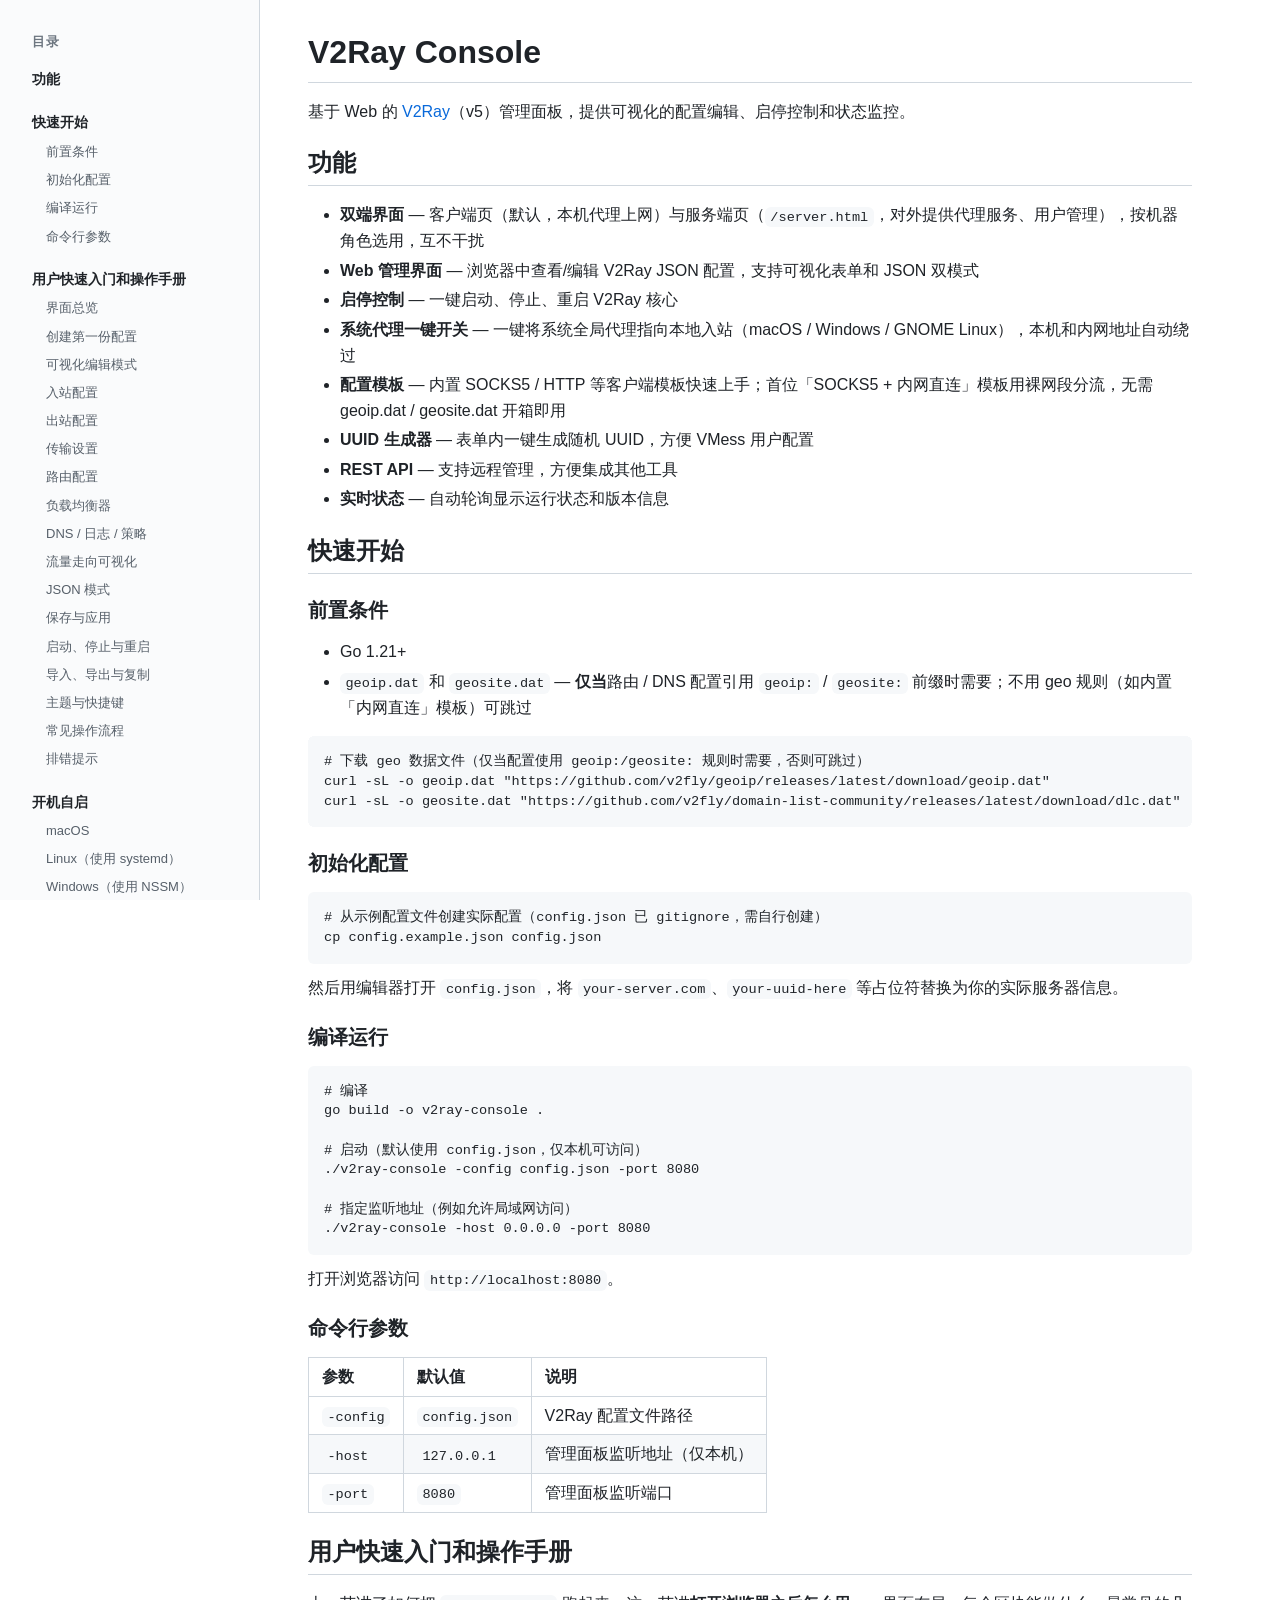
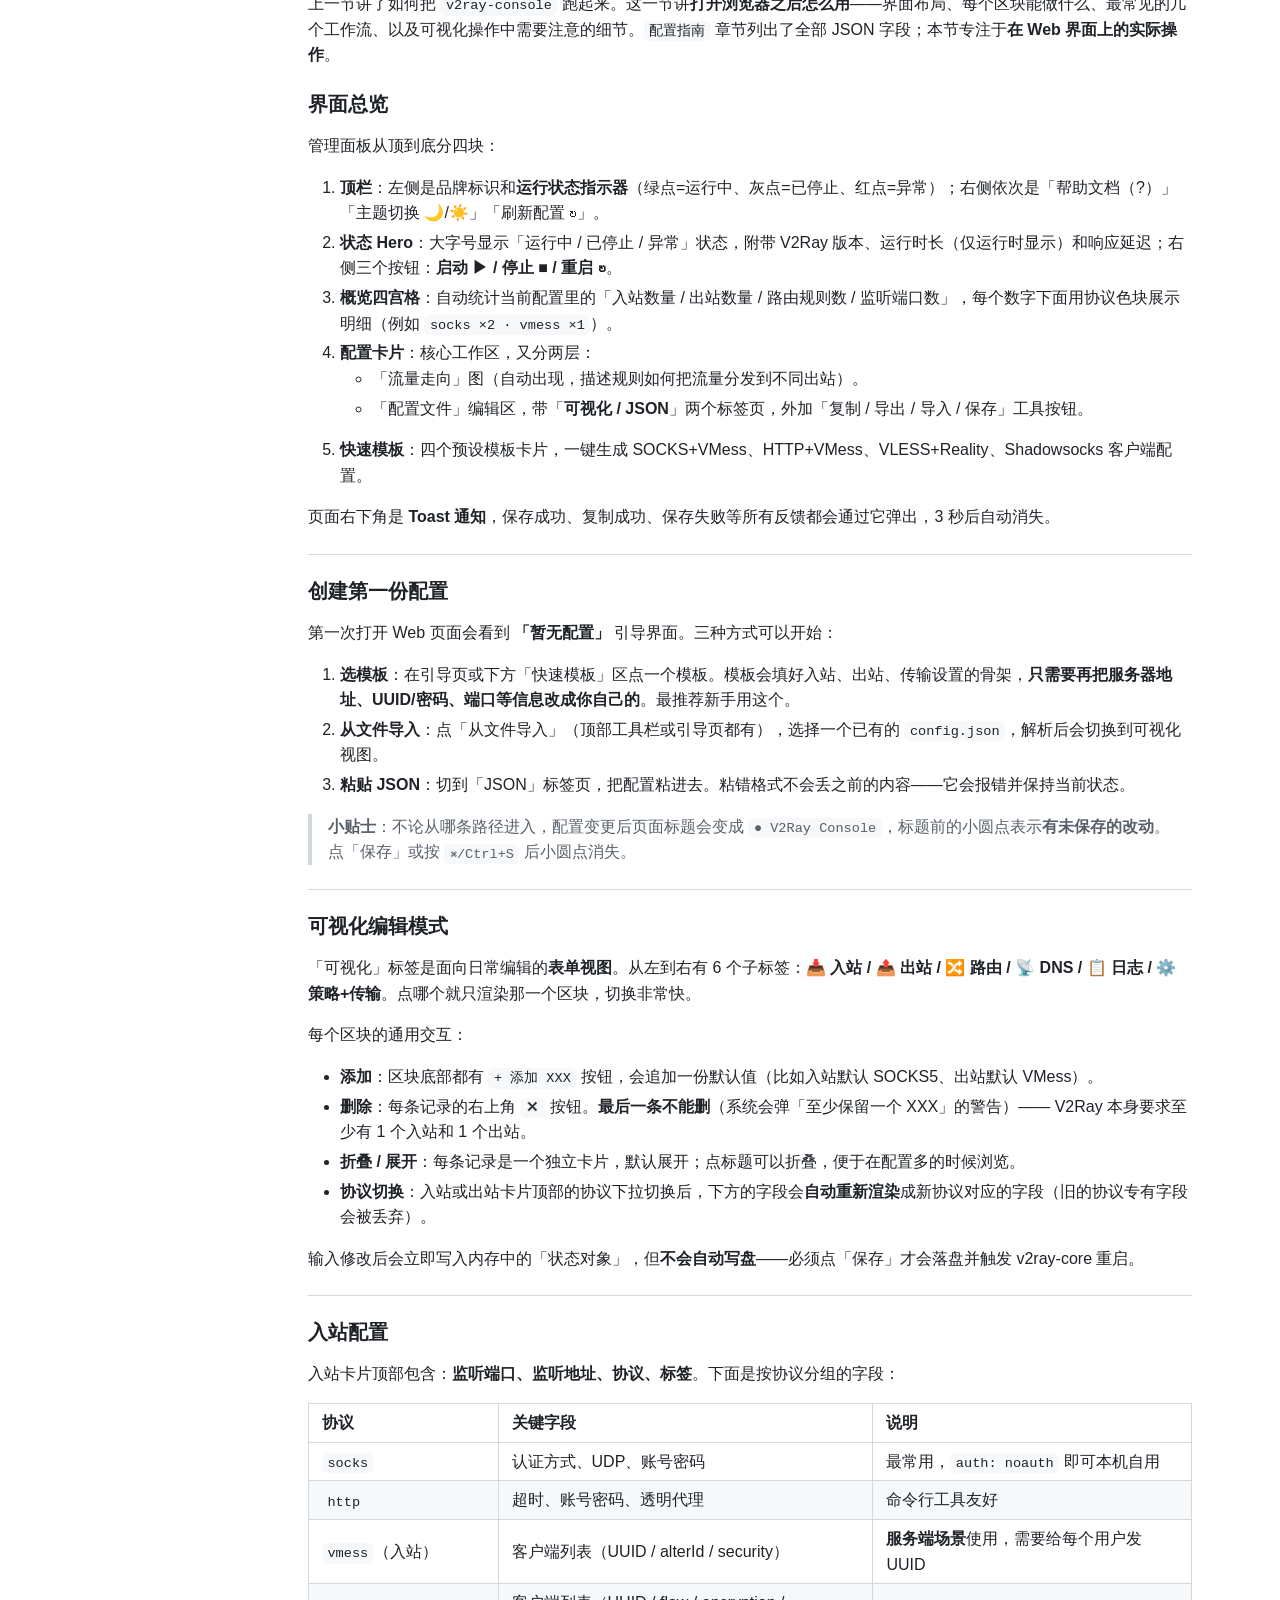
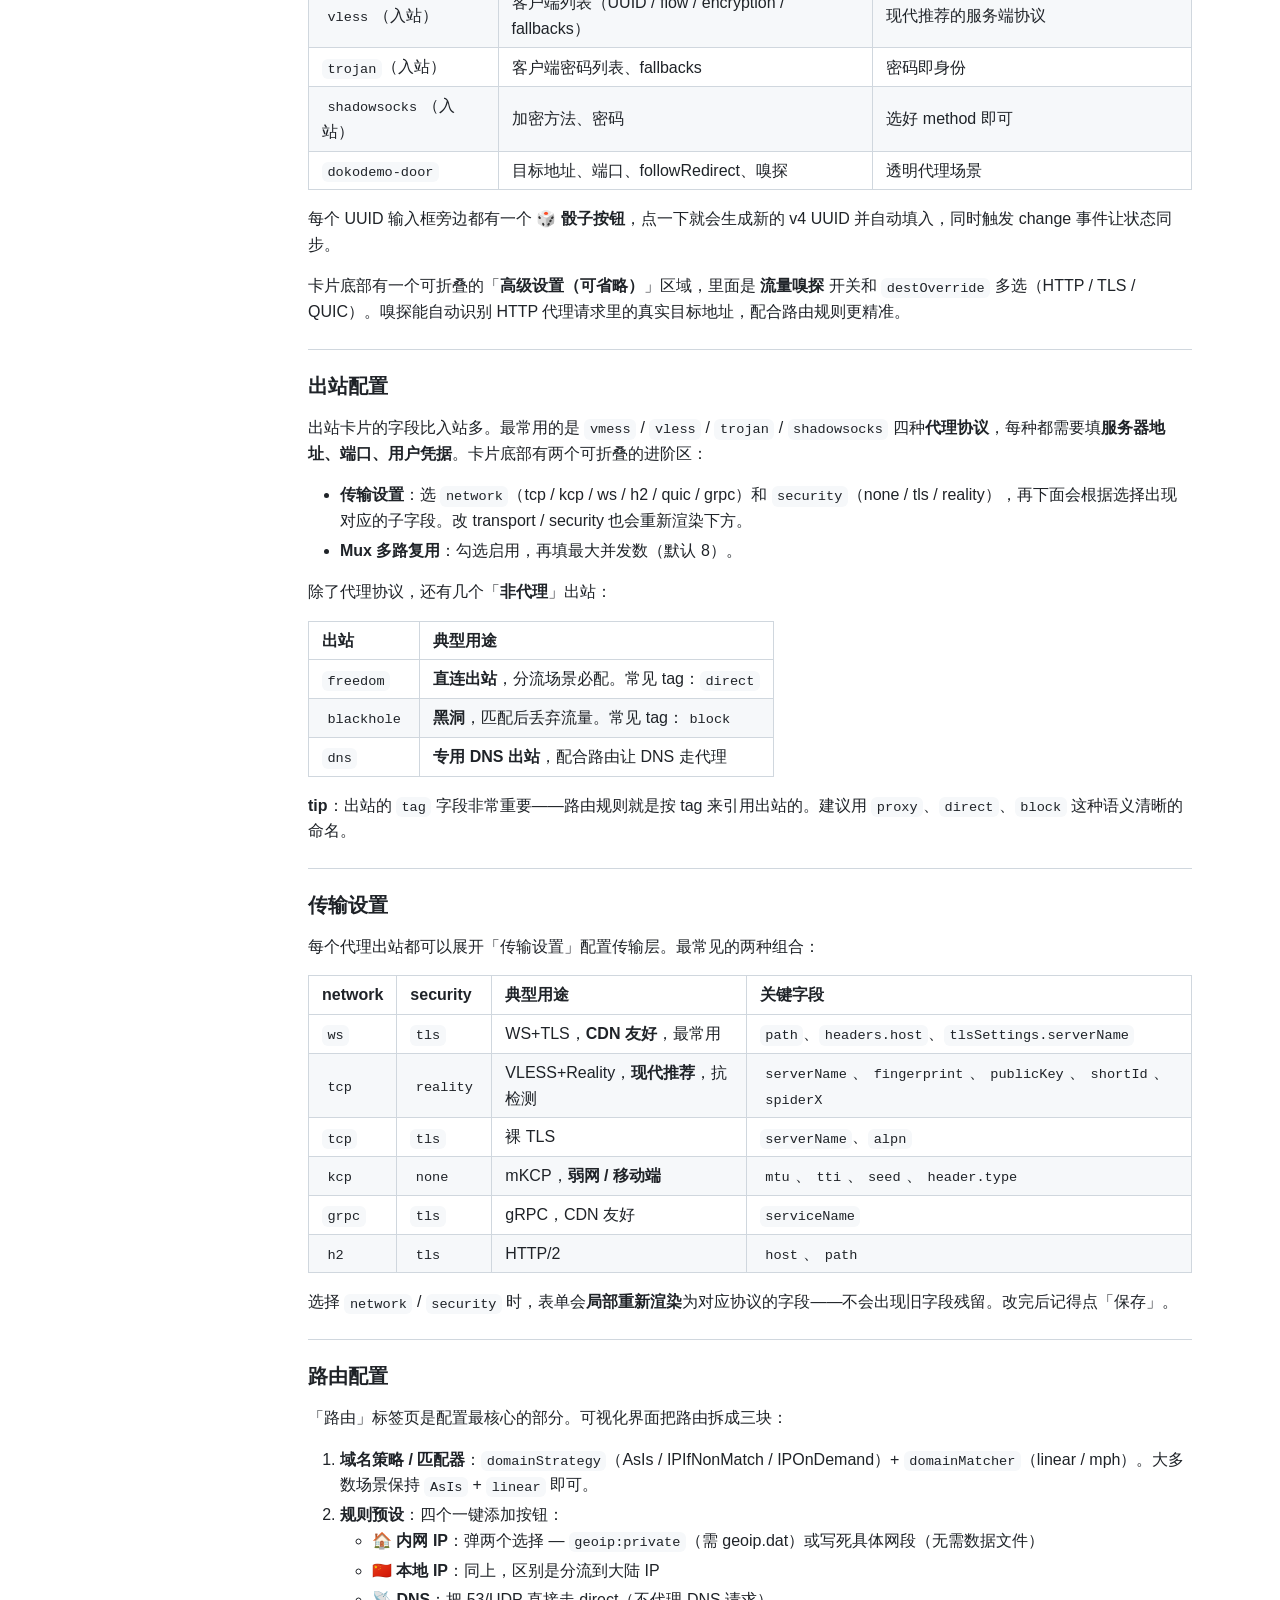
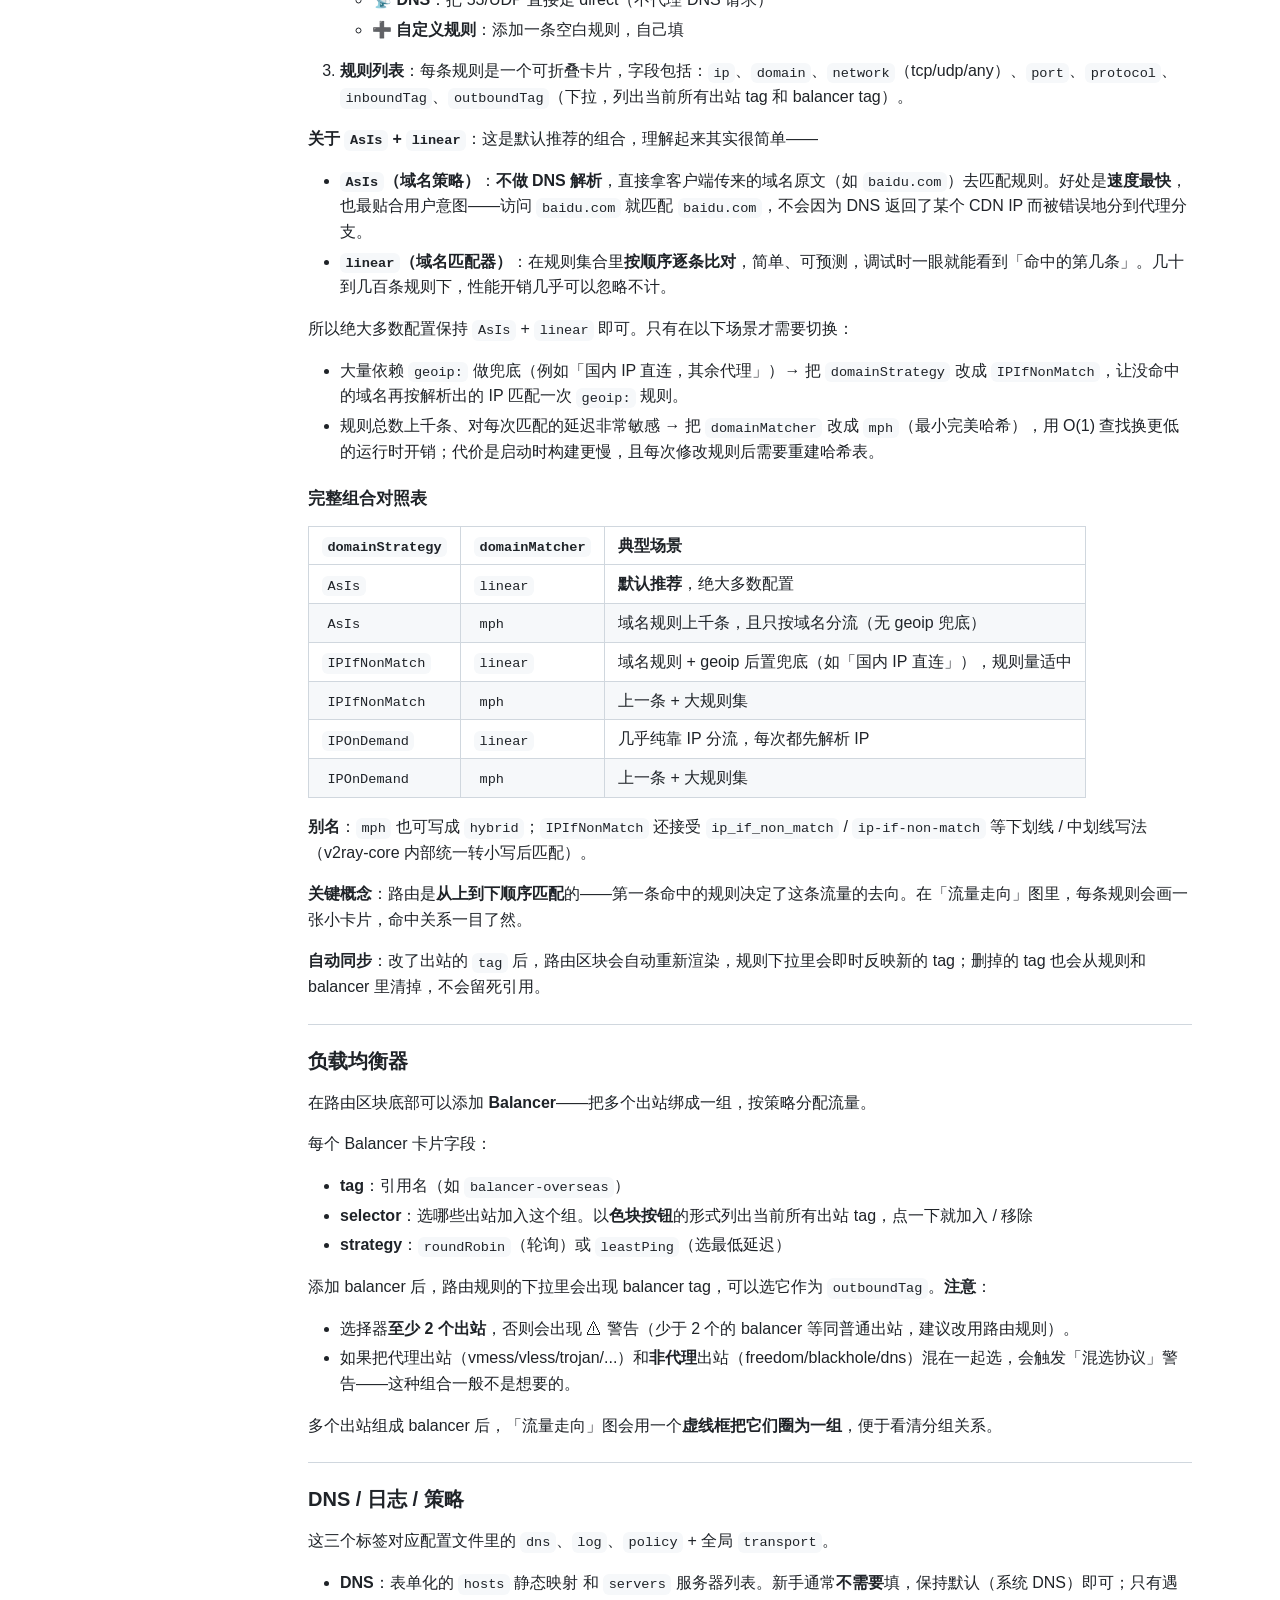
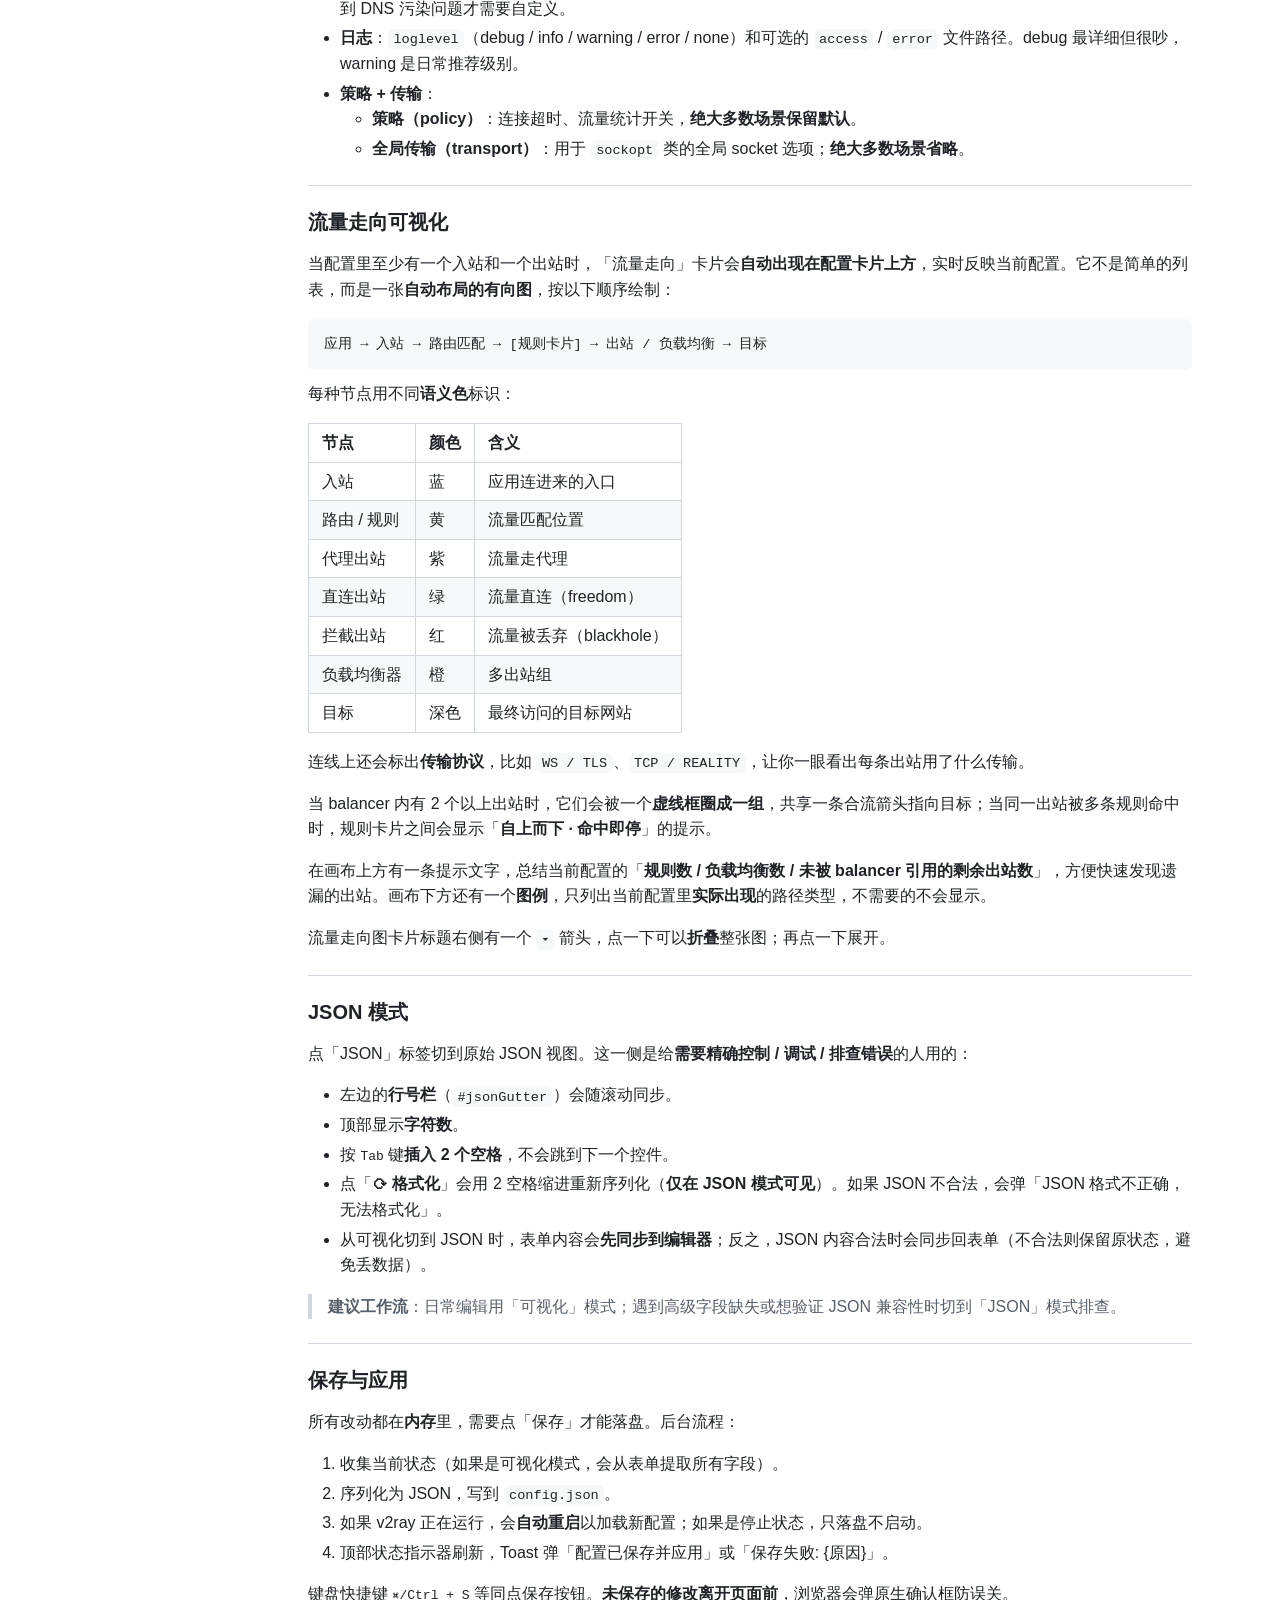
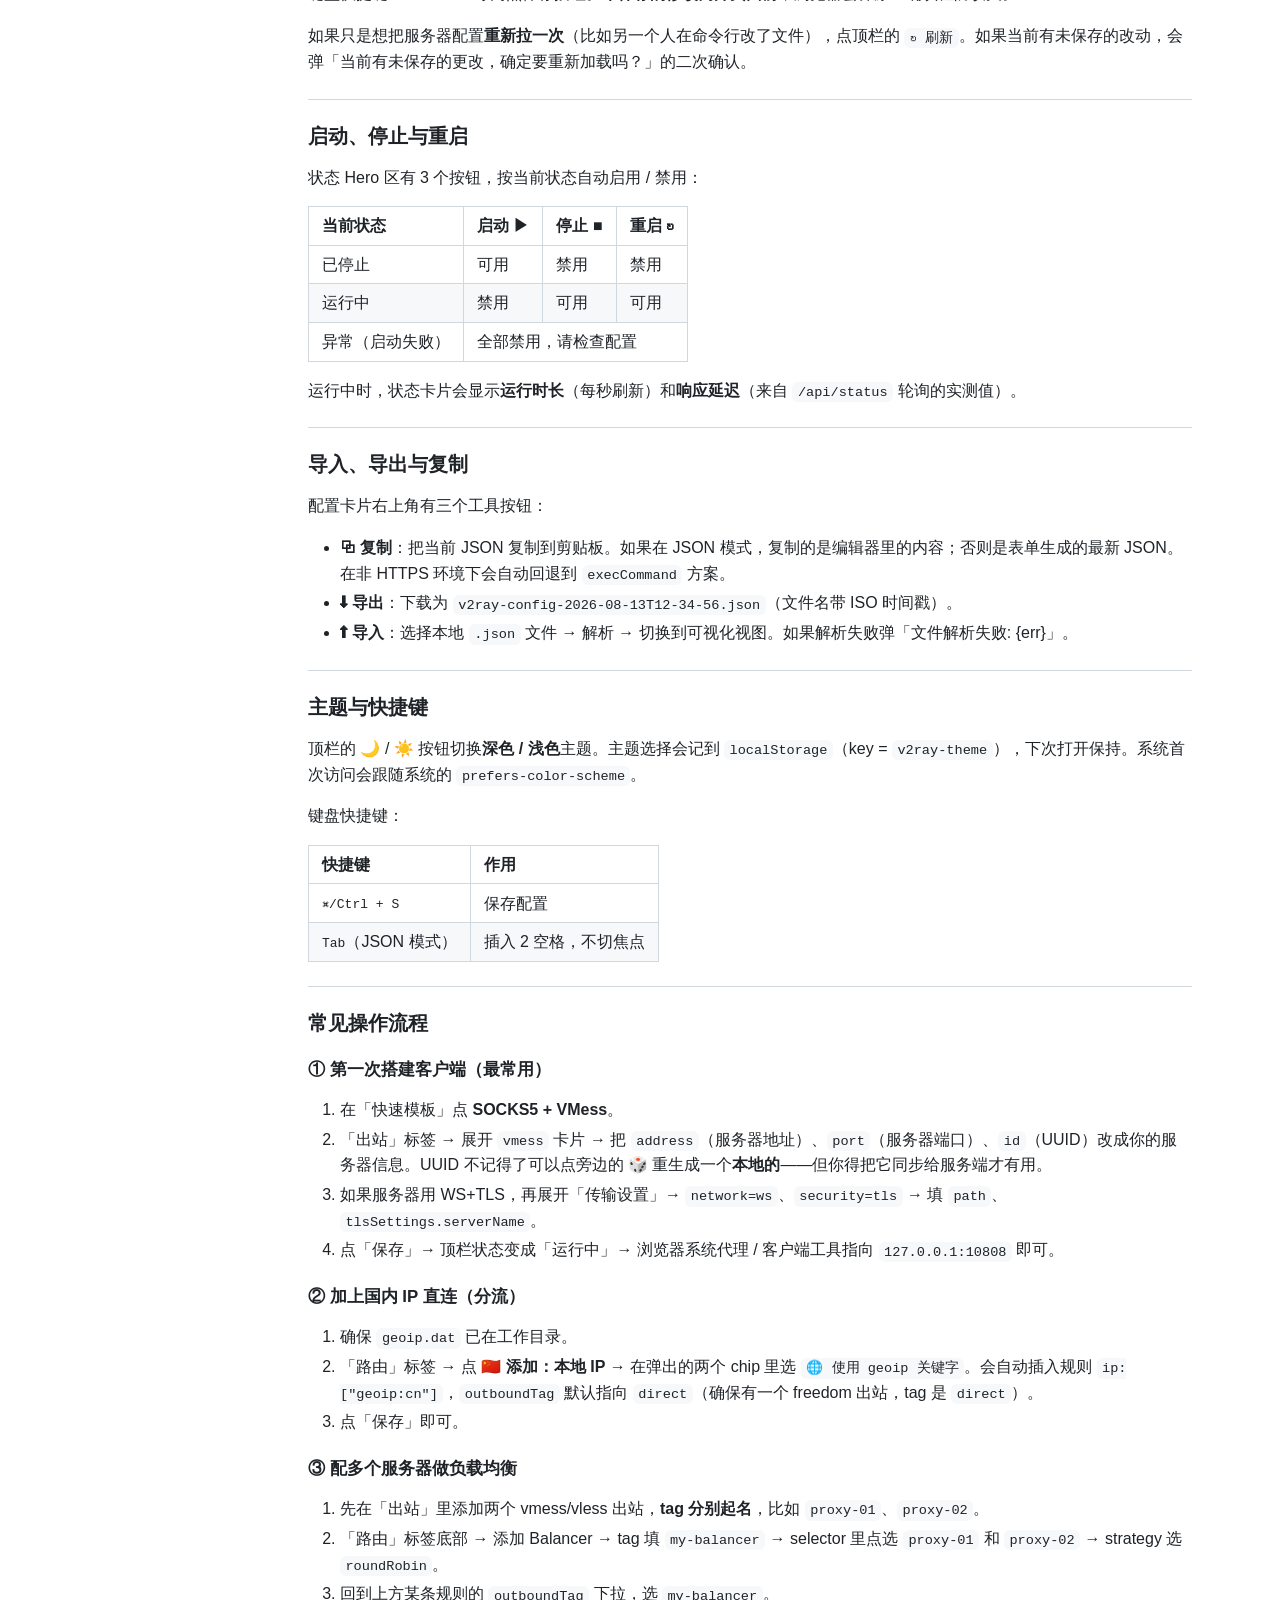
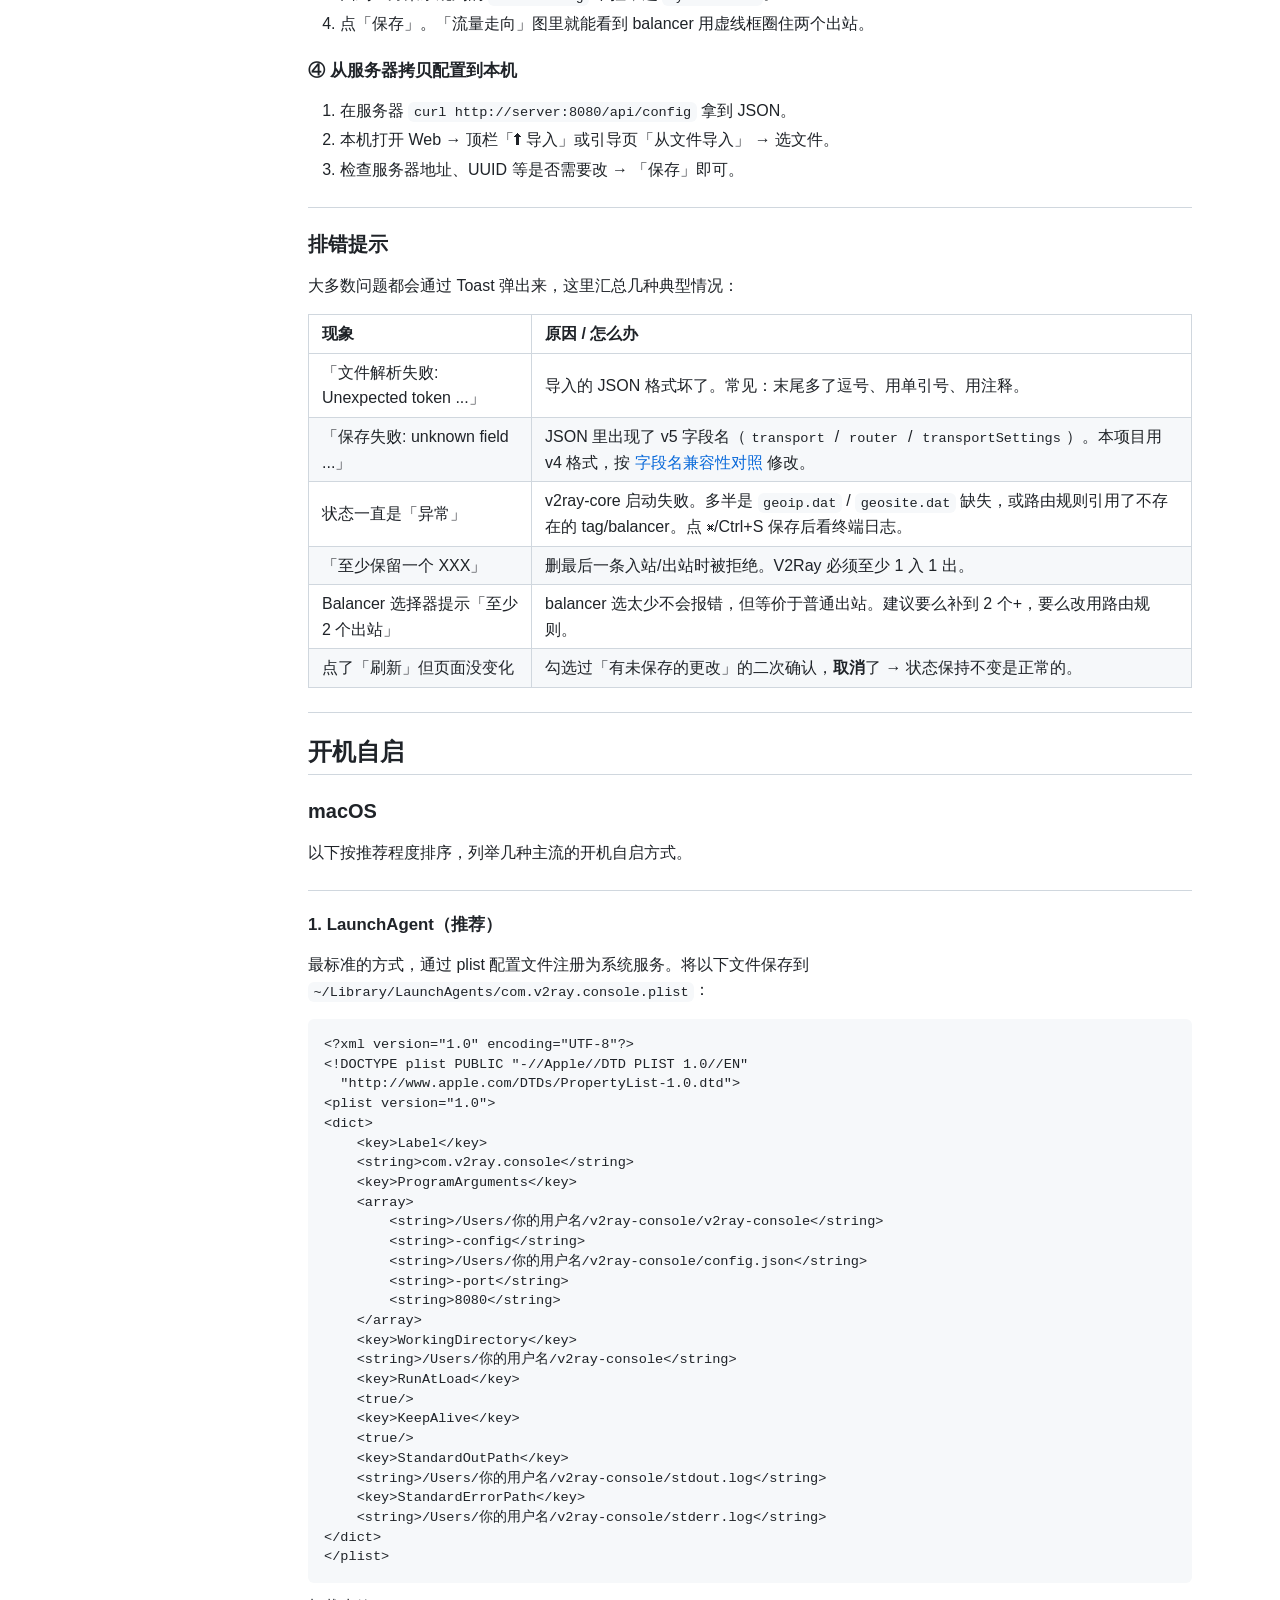
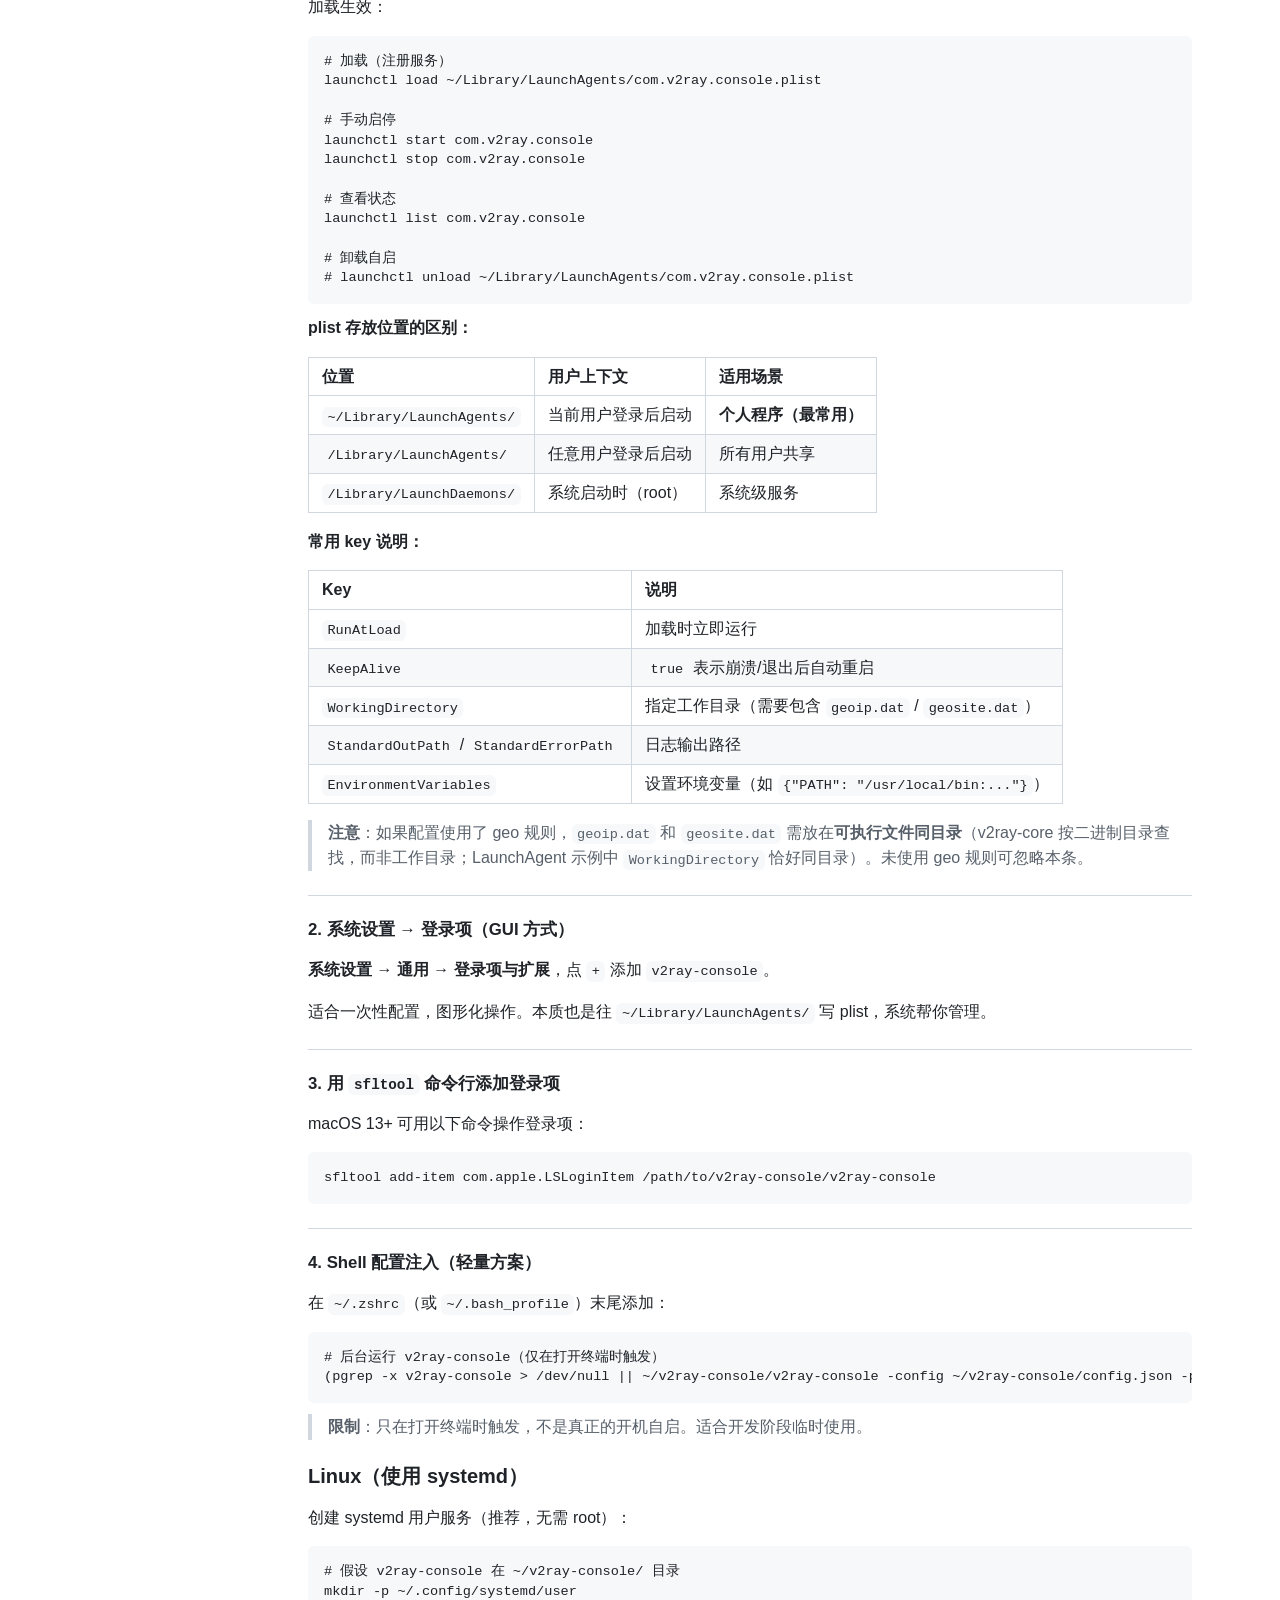
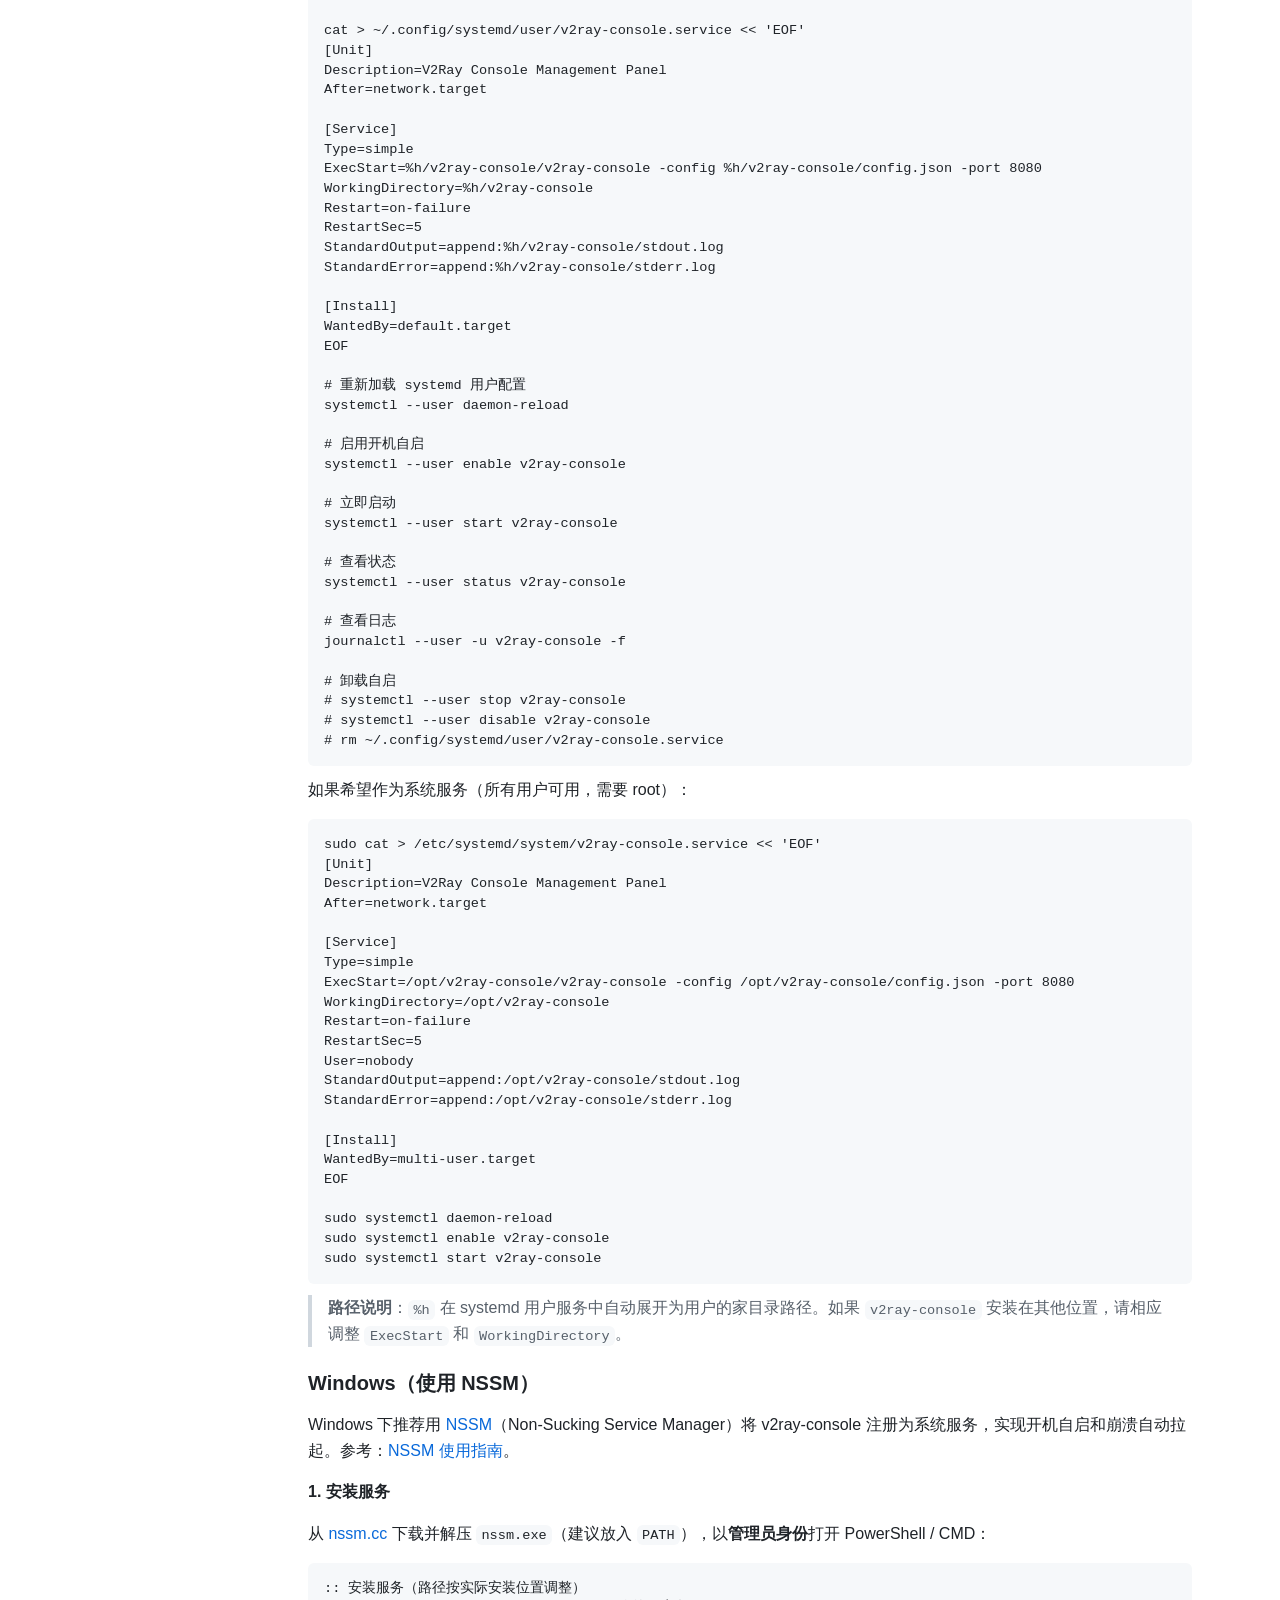
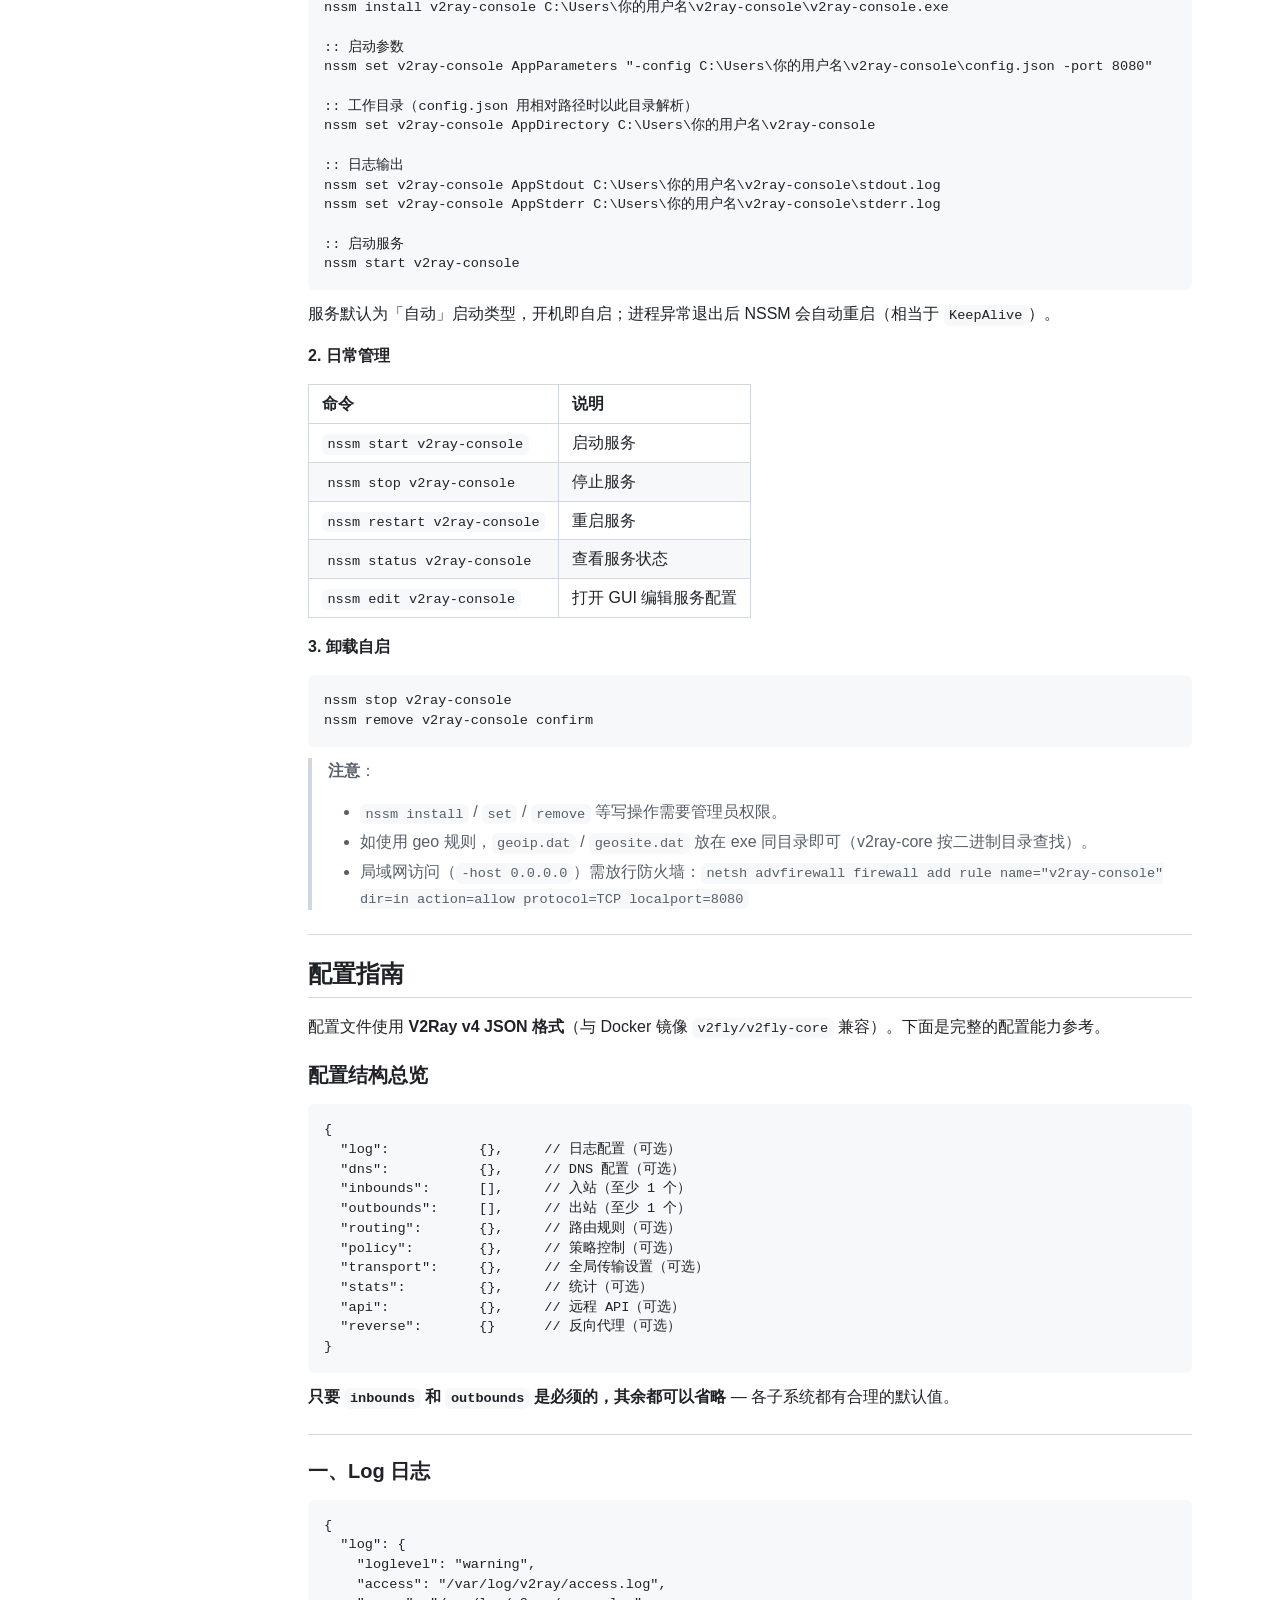
==== commit dfaead56: "docs: 补充双端界面说明与服务端页文档 Ultraworked with [Sisyphus](https://github.com/code-yeongyu/oh-my-openagent)  " ====
--- a/web/README.html
+++ b/web/README.html
@@ -323,6 +323,7 @@
 
         <h2 id="功能">功能</h2>
         <ul>
+            <li><strong>双端界面</strong> — 客户端页（默认，本机代理上网）与服务端页（<code>/server.html</code>，对外提供代理服务、用户管理），按机器角色选用，互不干扰</li>
             <li><strong>Web 管理界面</strong> — 浏览器中查看/编辑 V2Ray JSON 配置，支持可视化表单和 JSON 双模式</li>
             <li><strong>启停控制</strong> — 一键启动、停止、重启 V2Ray 核心</li>
             <li><strong>系统代理一键开关</strong> — 一键将系统全局代理指向本地入站（macOS / Windows / GNOME Linux），本机和内网地址自动绕过</li>
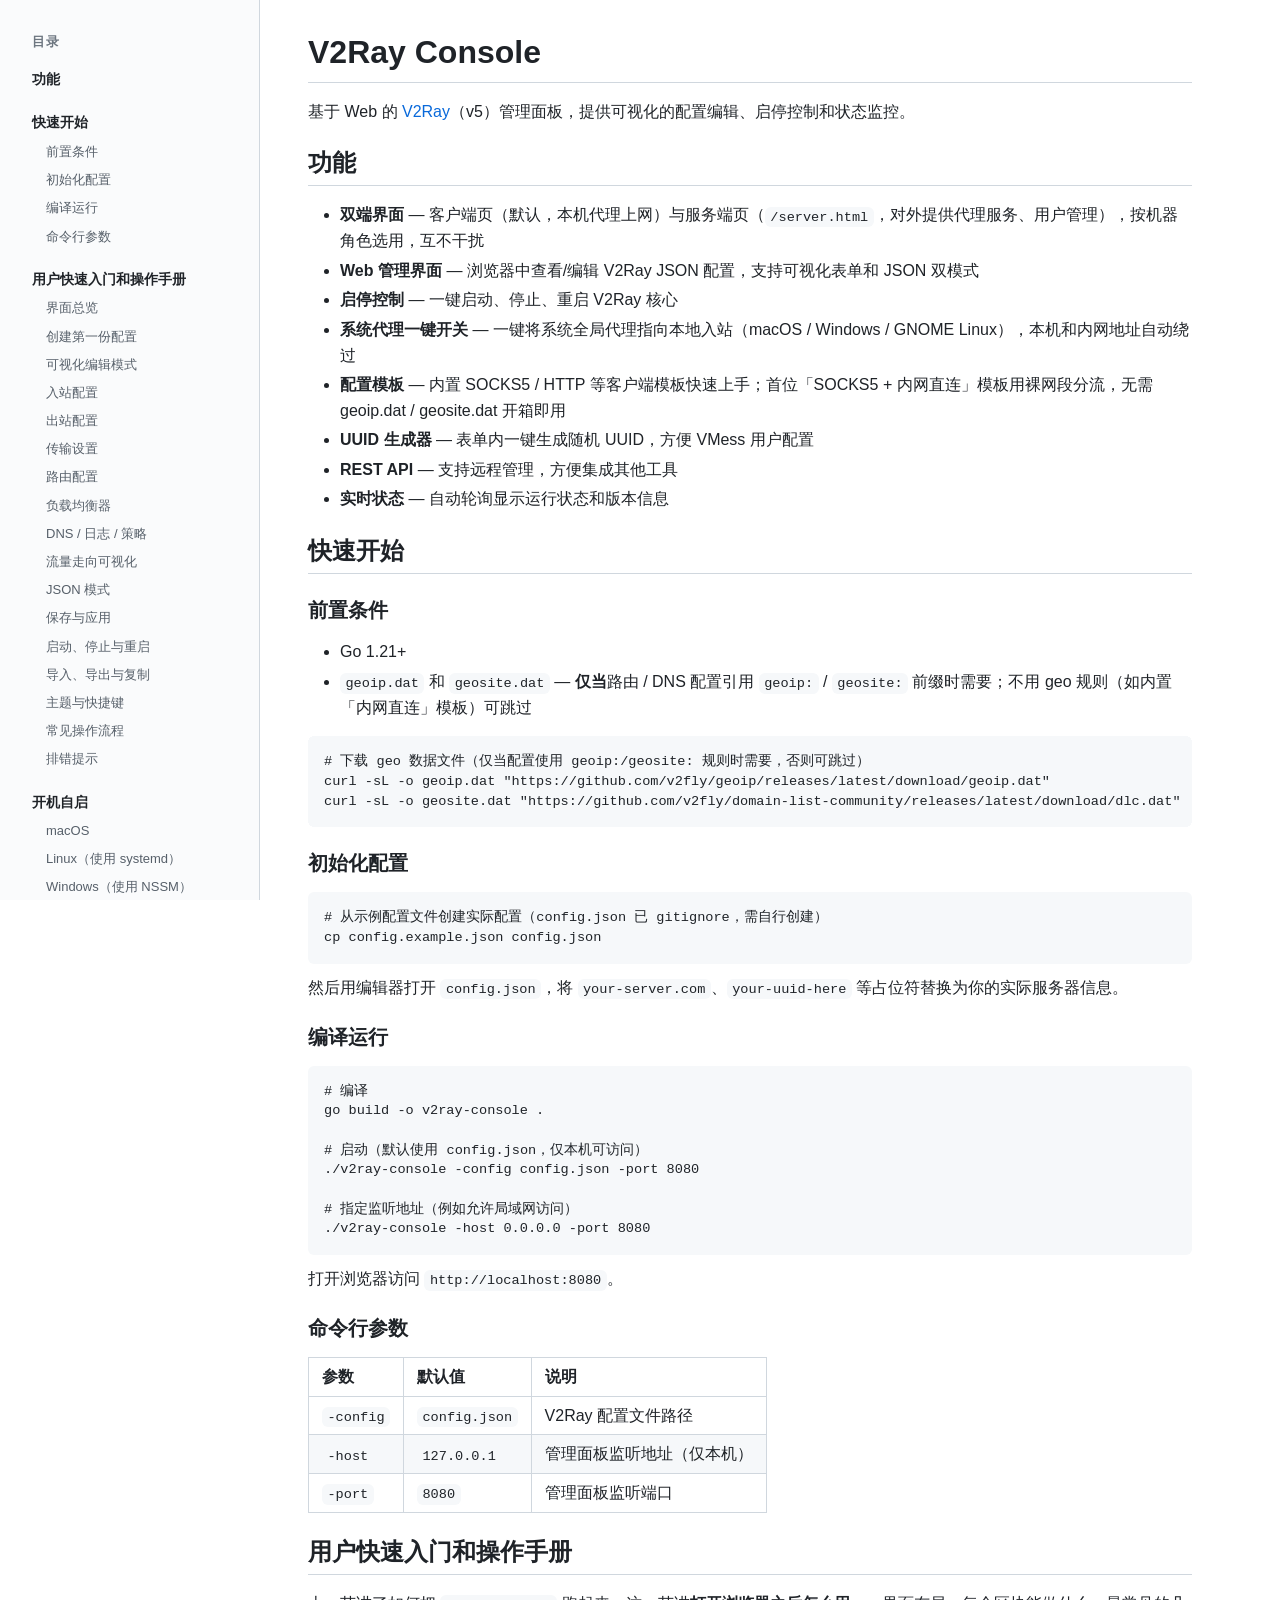
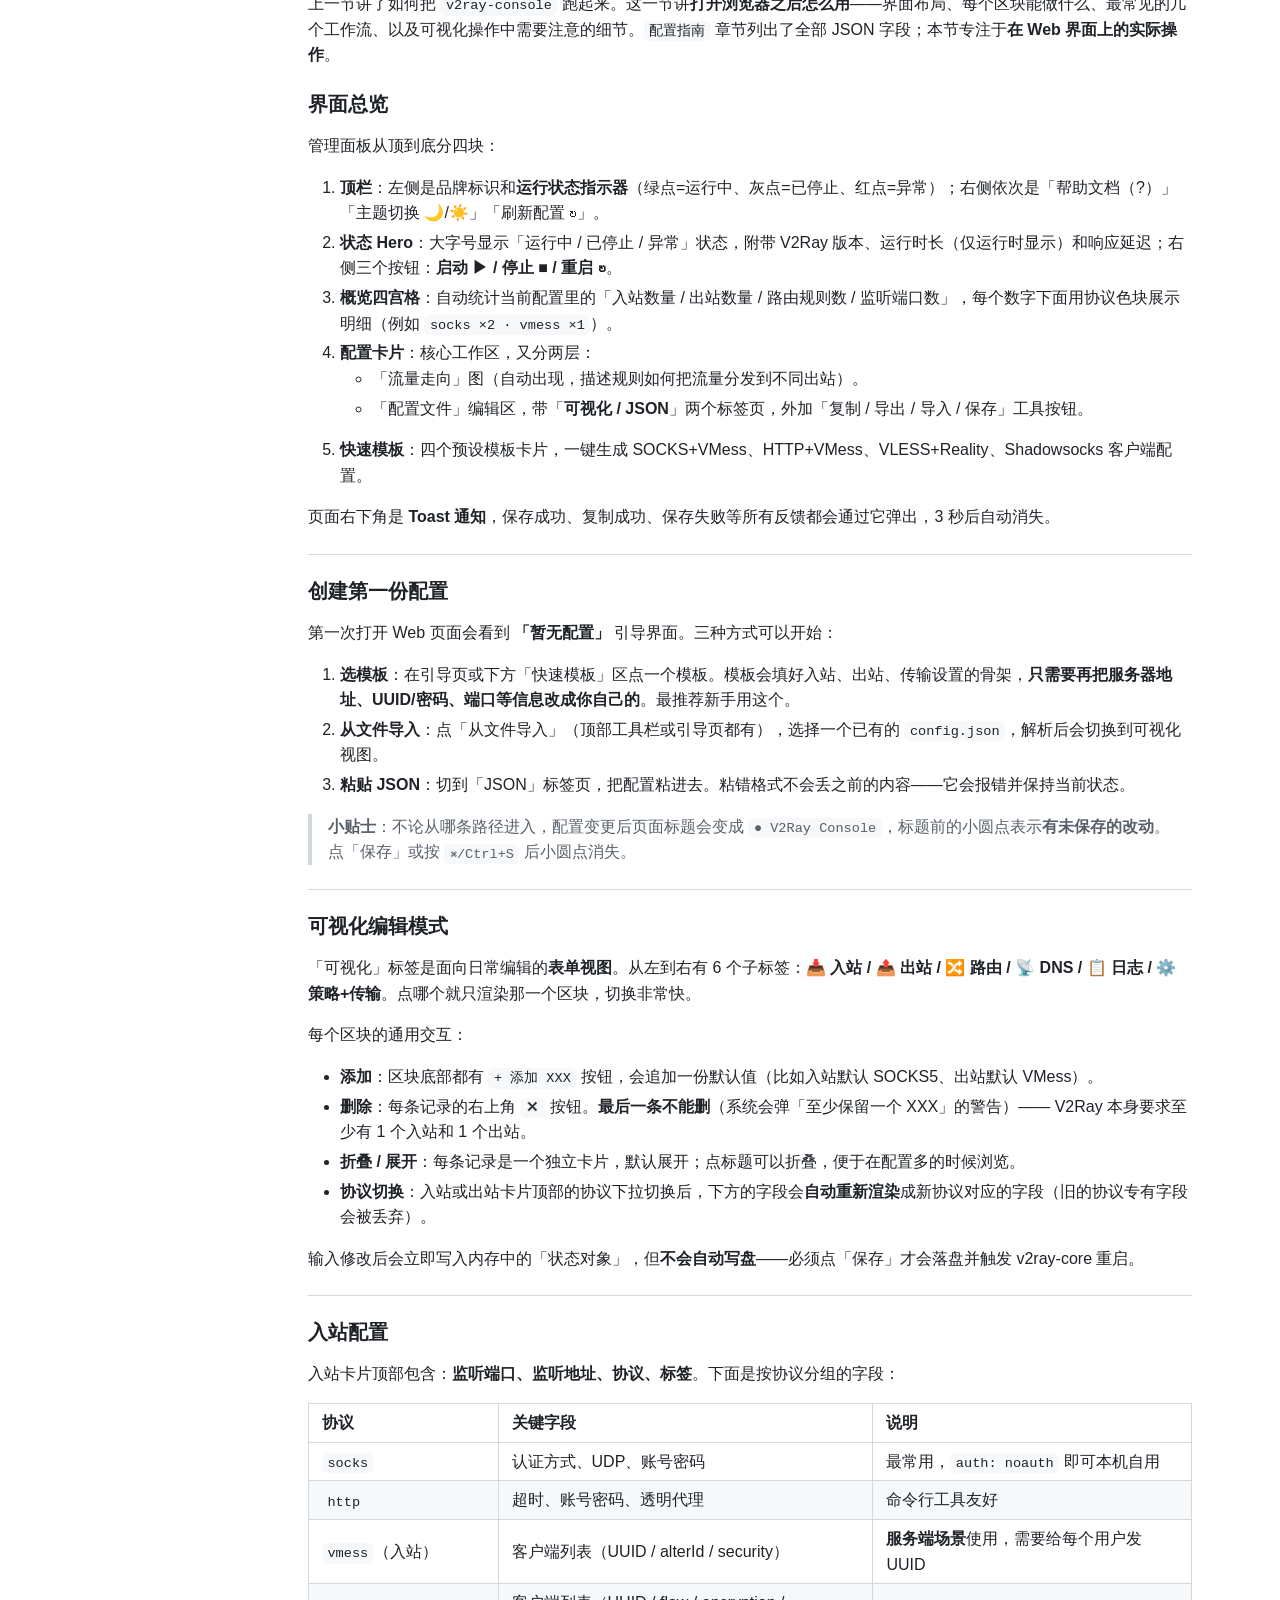
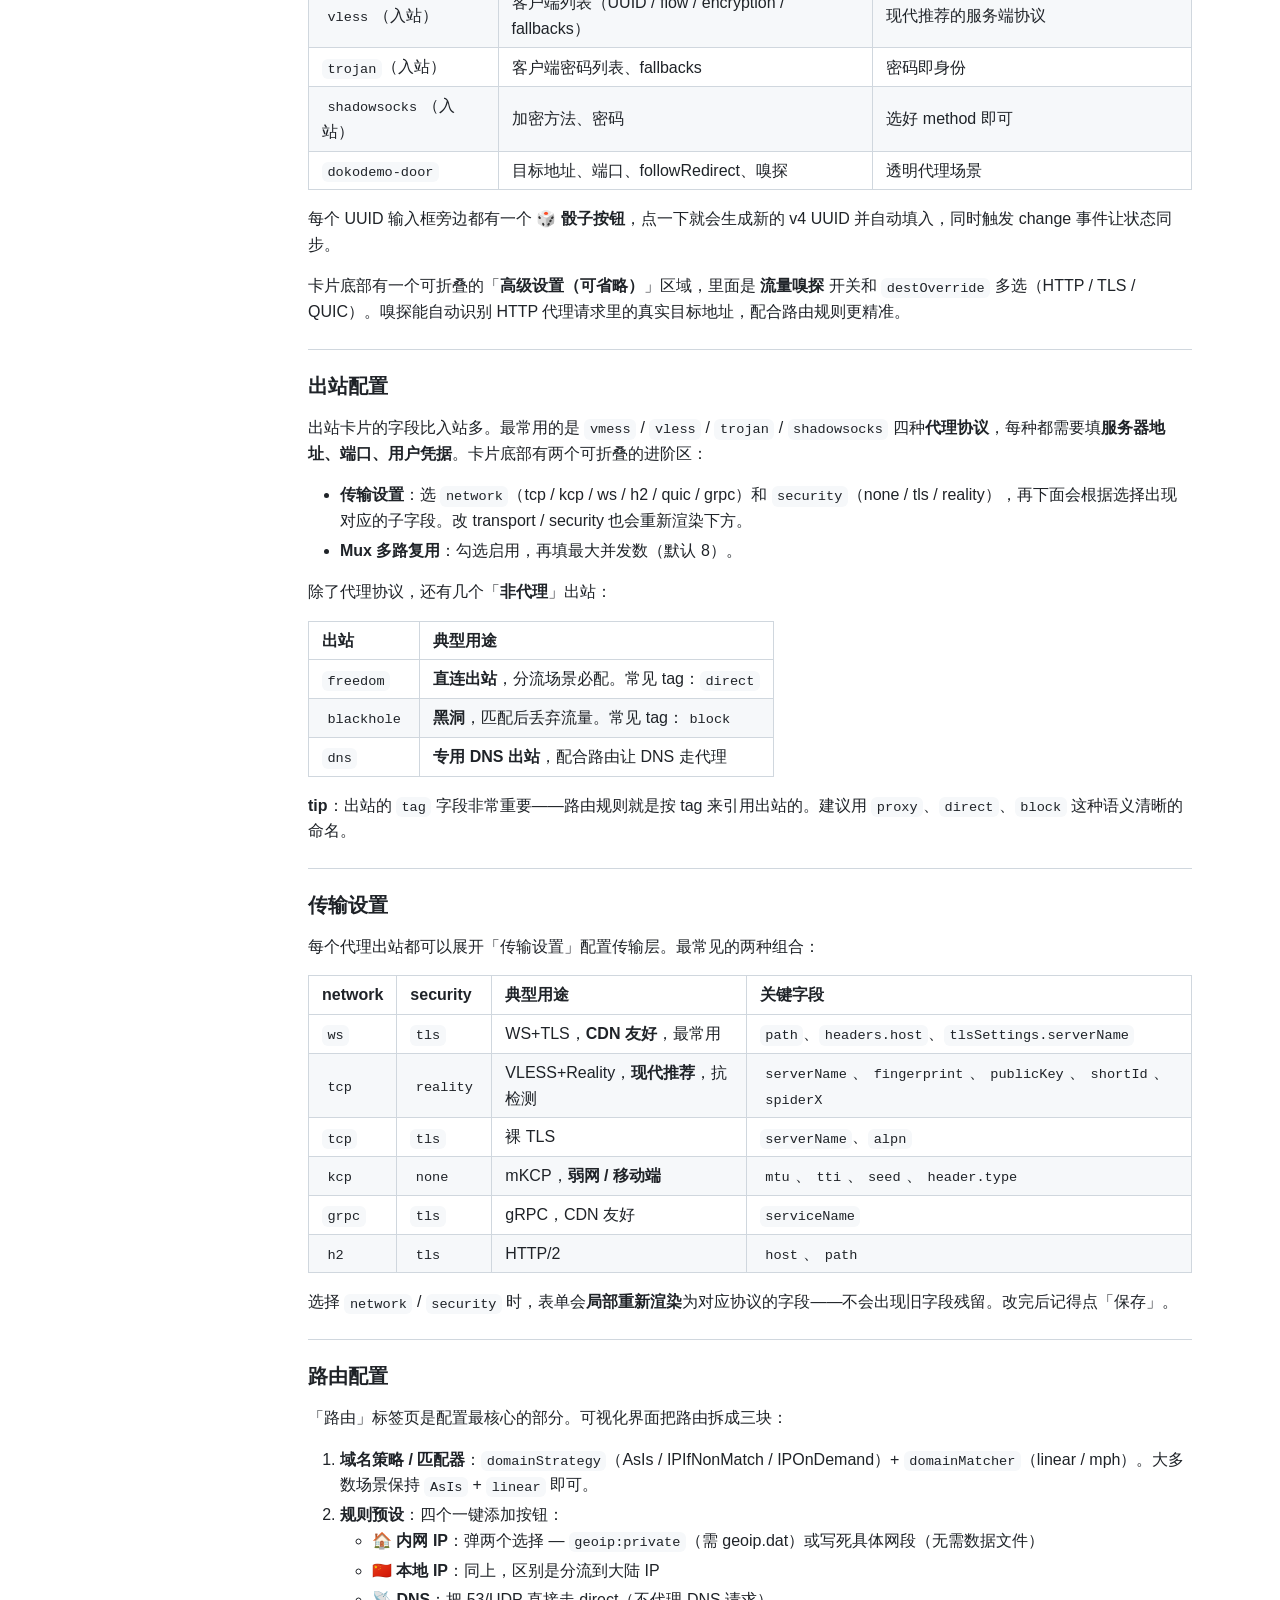
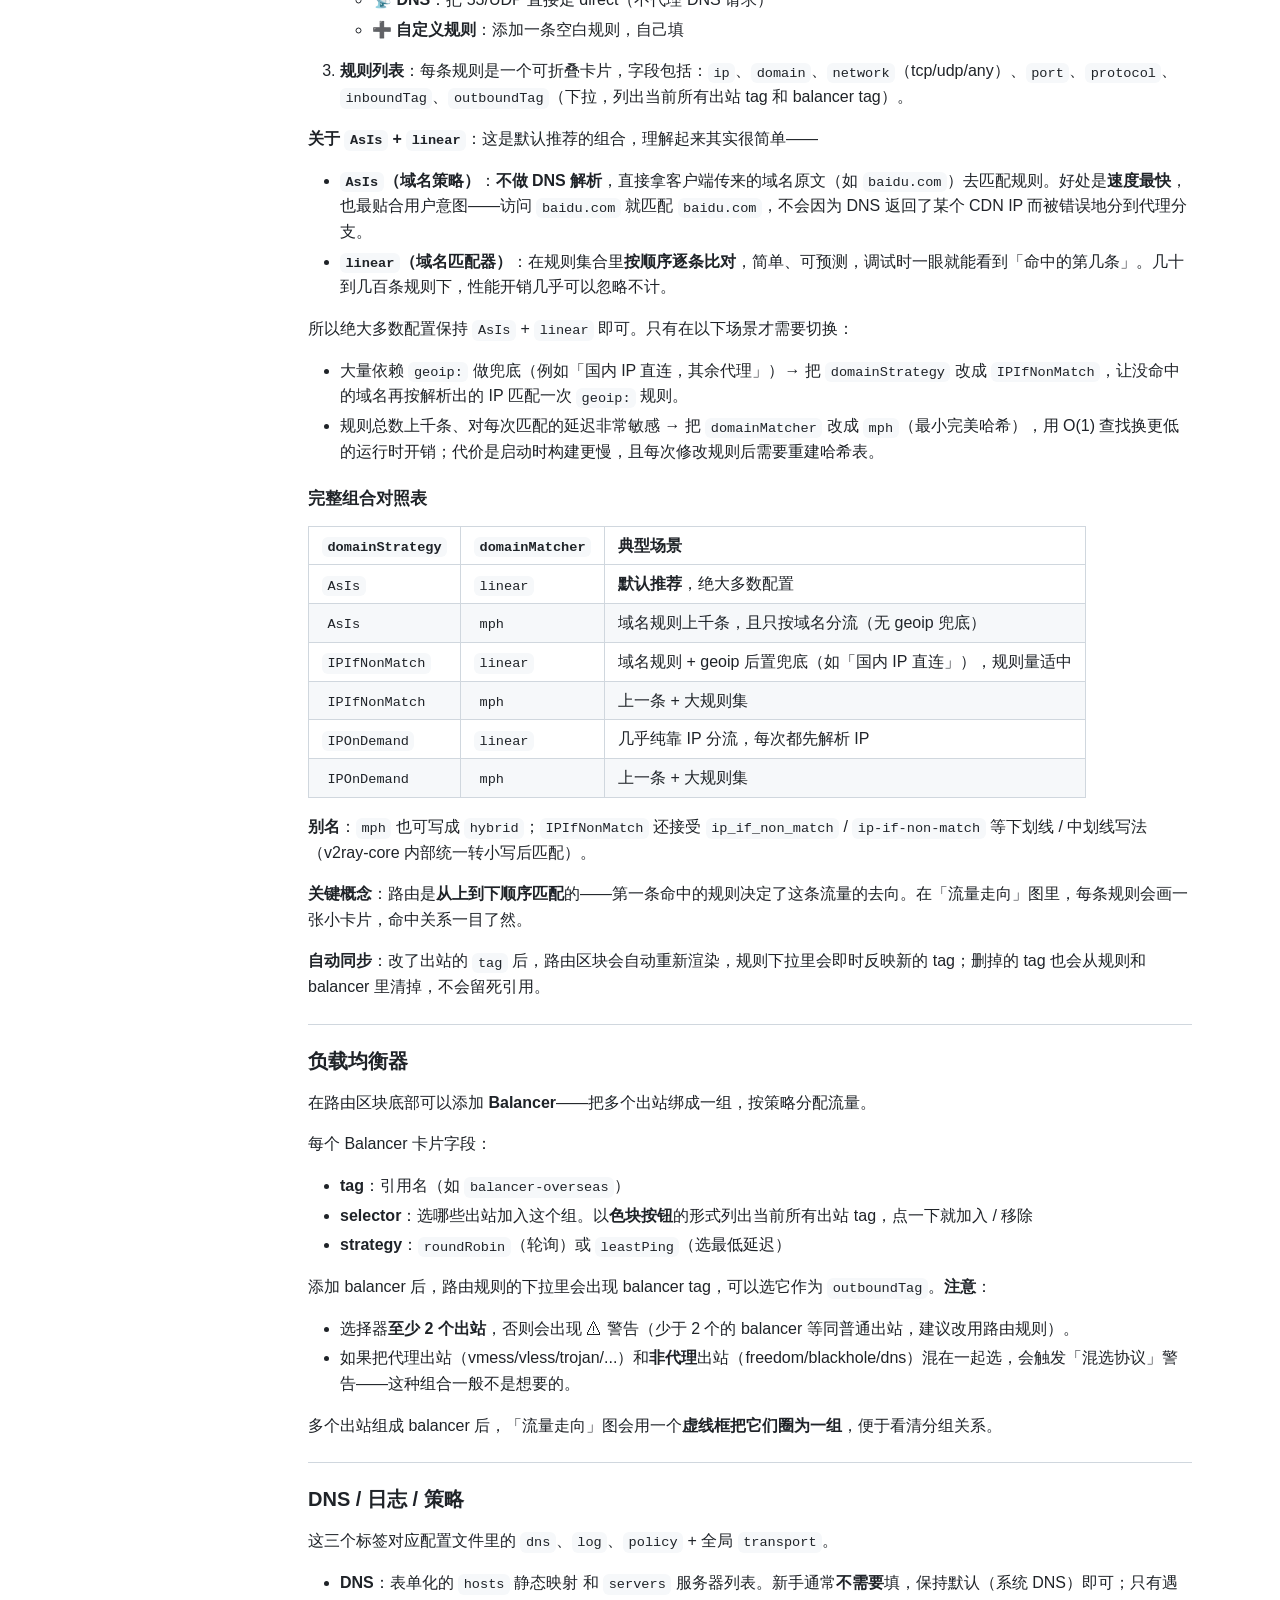
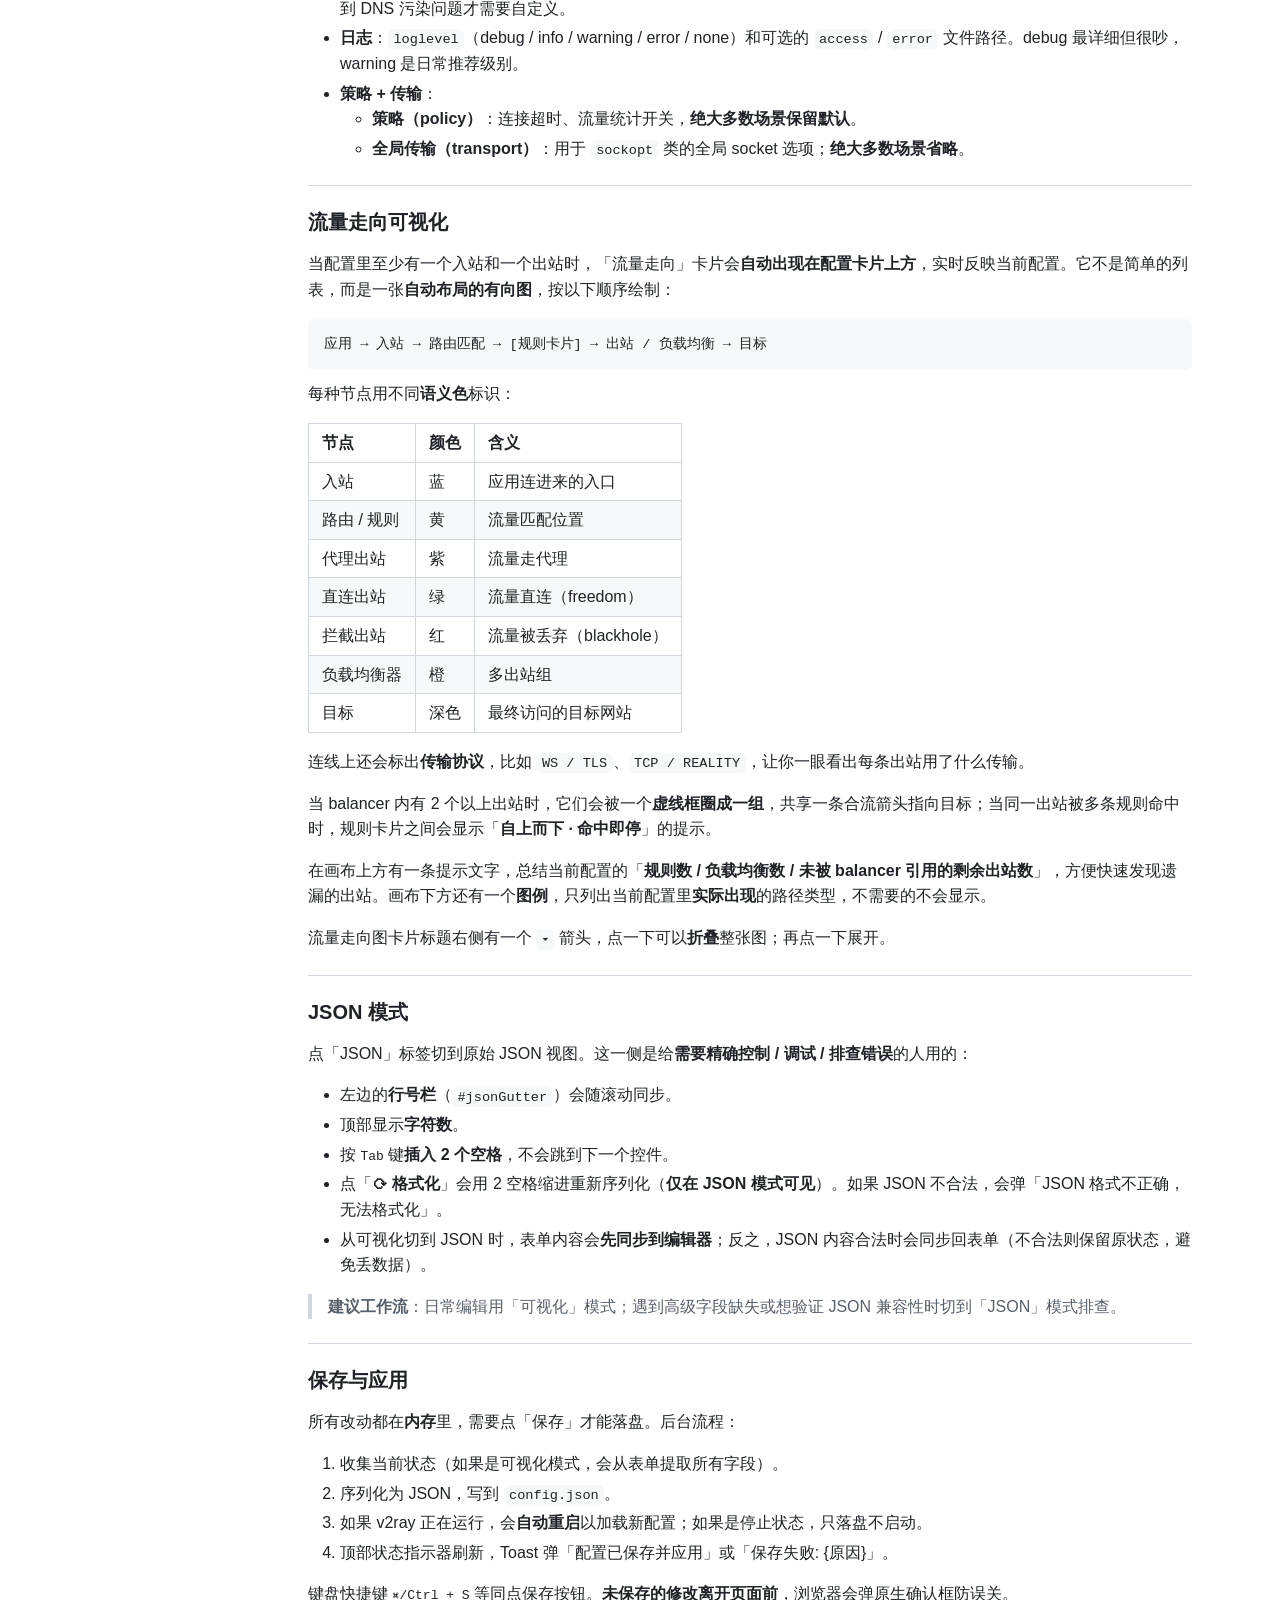
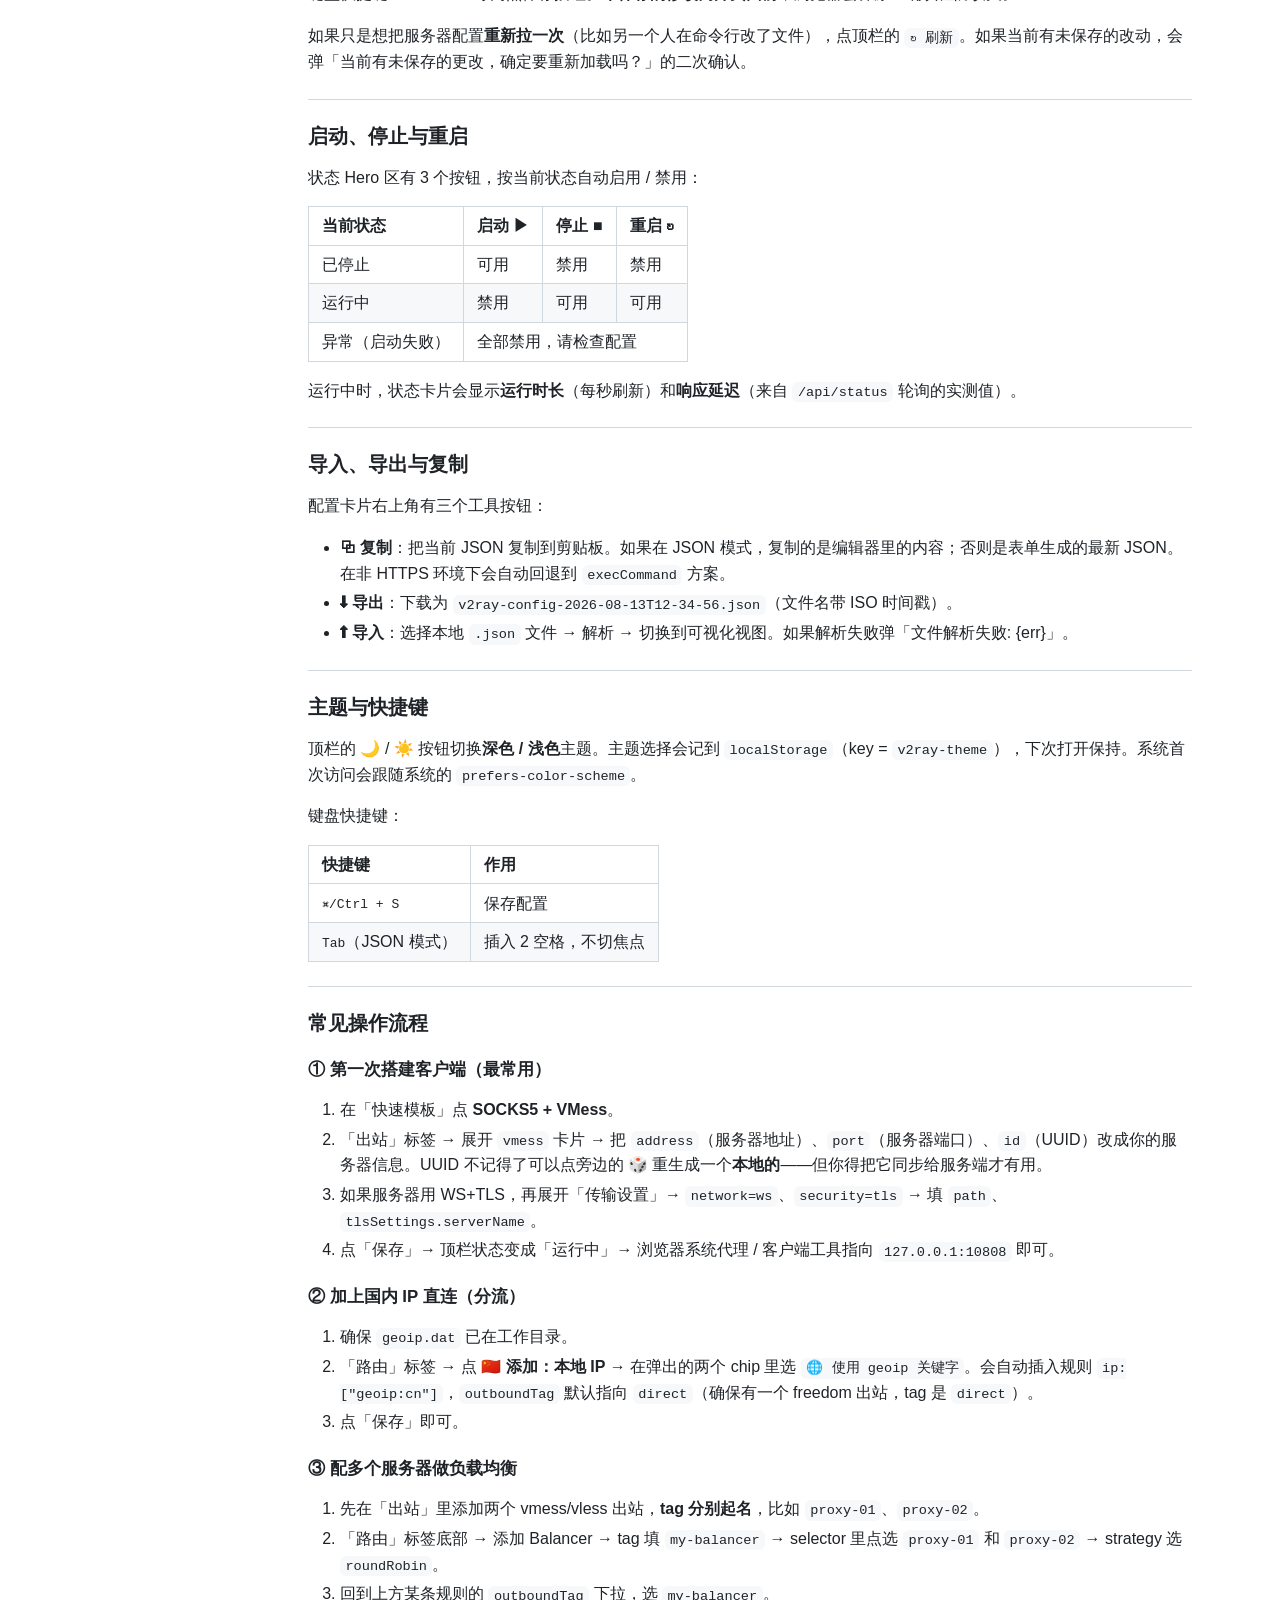
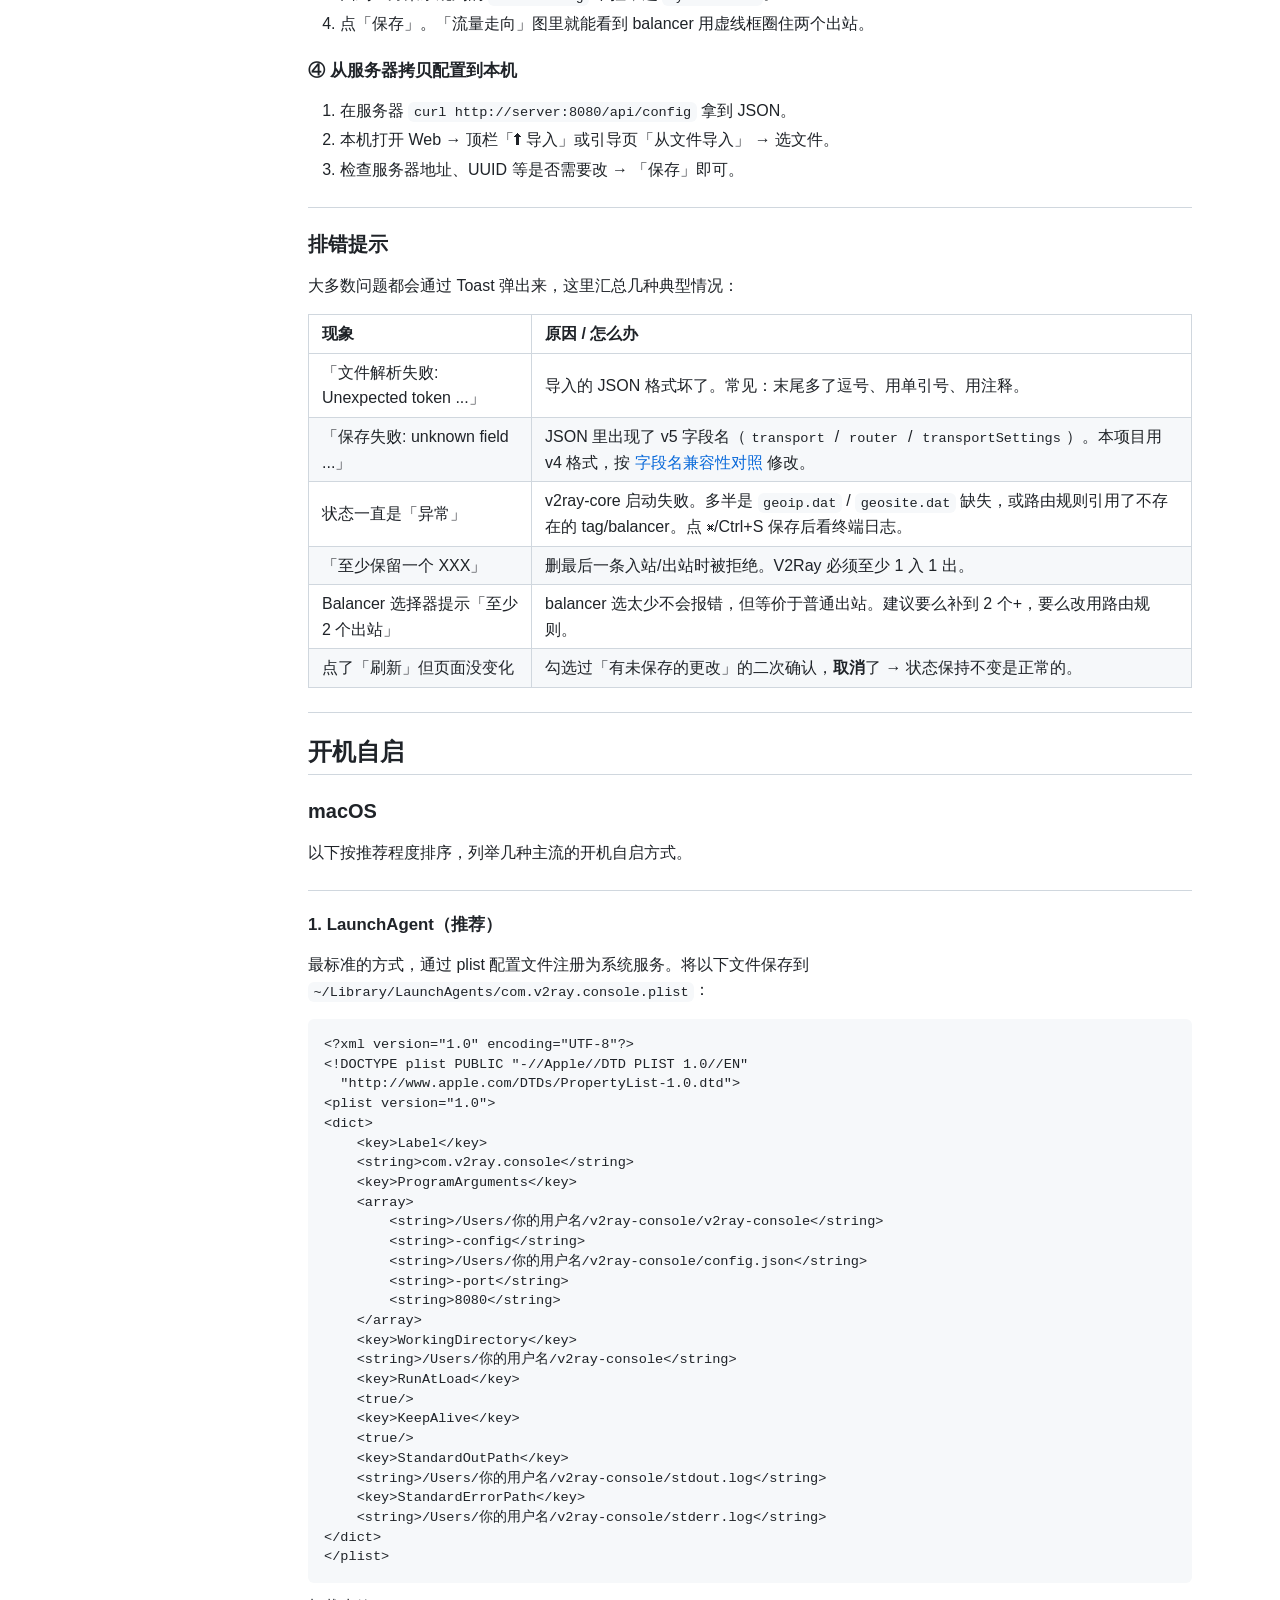
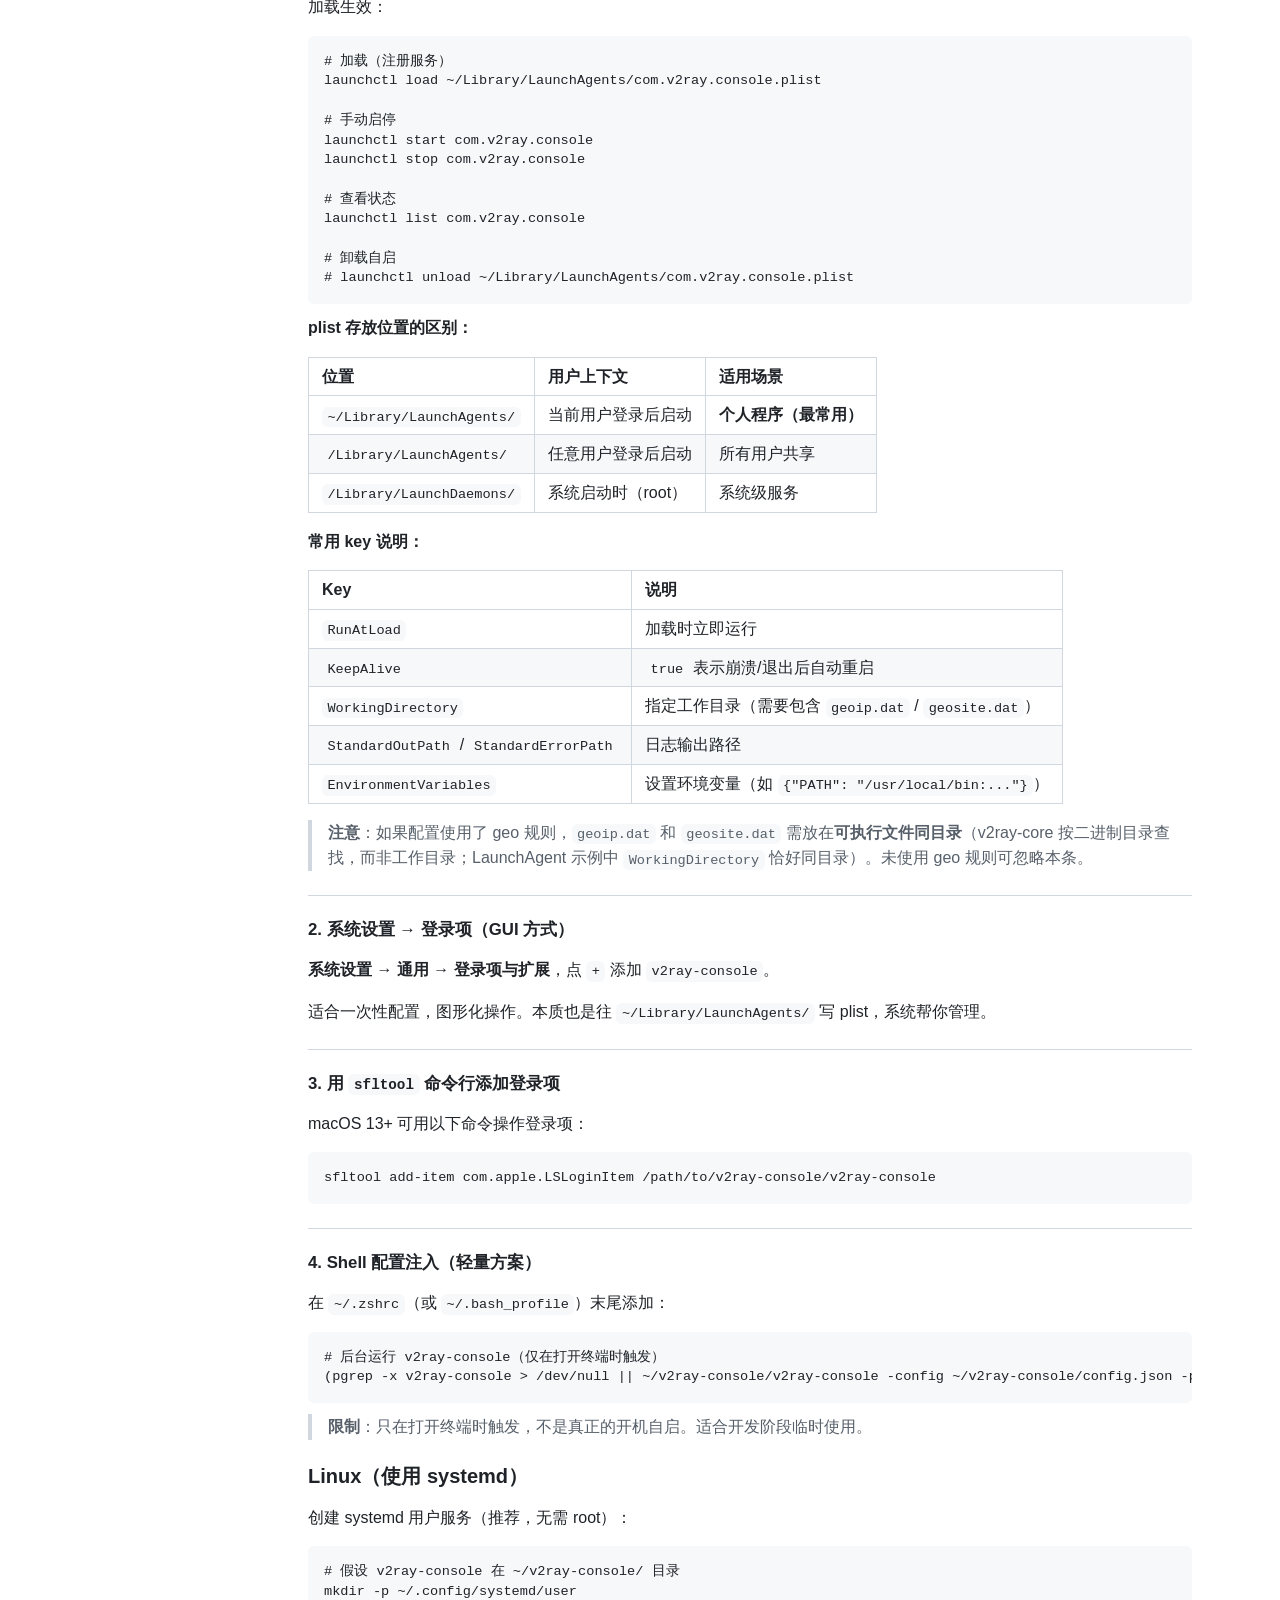
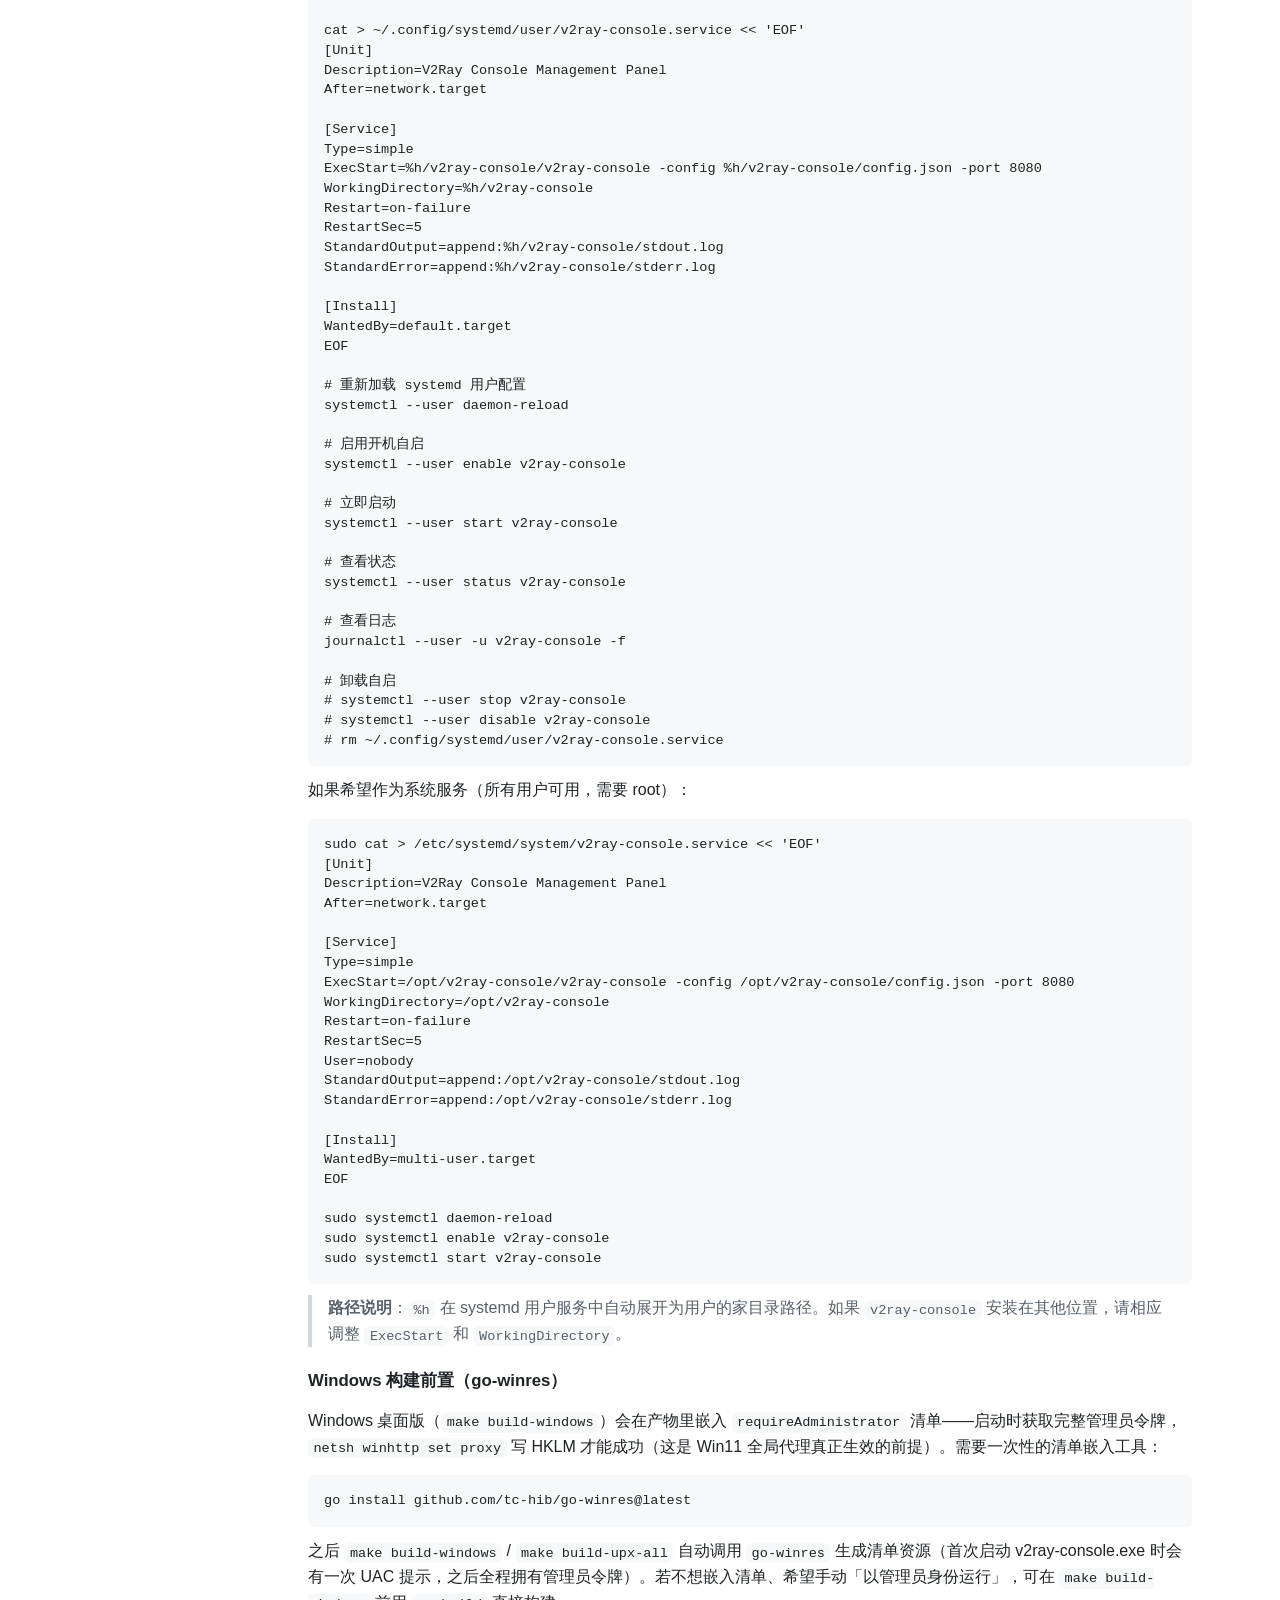
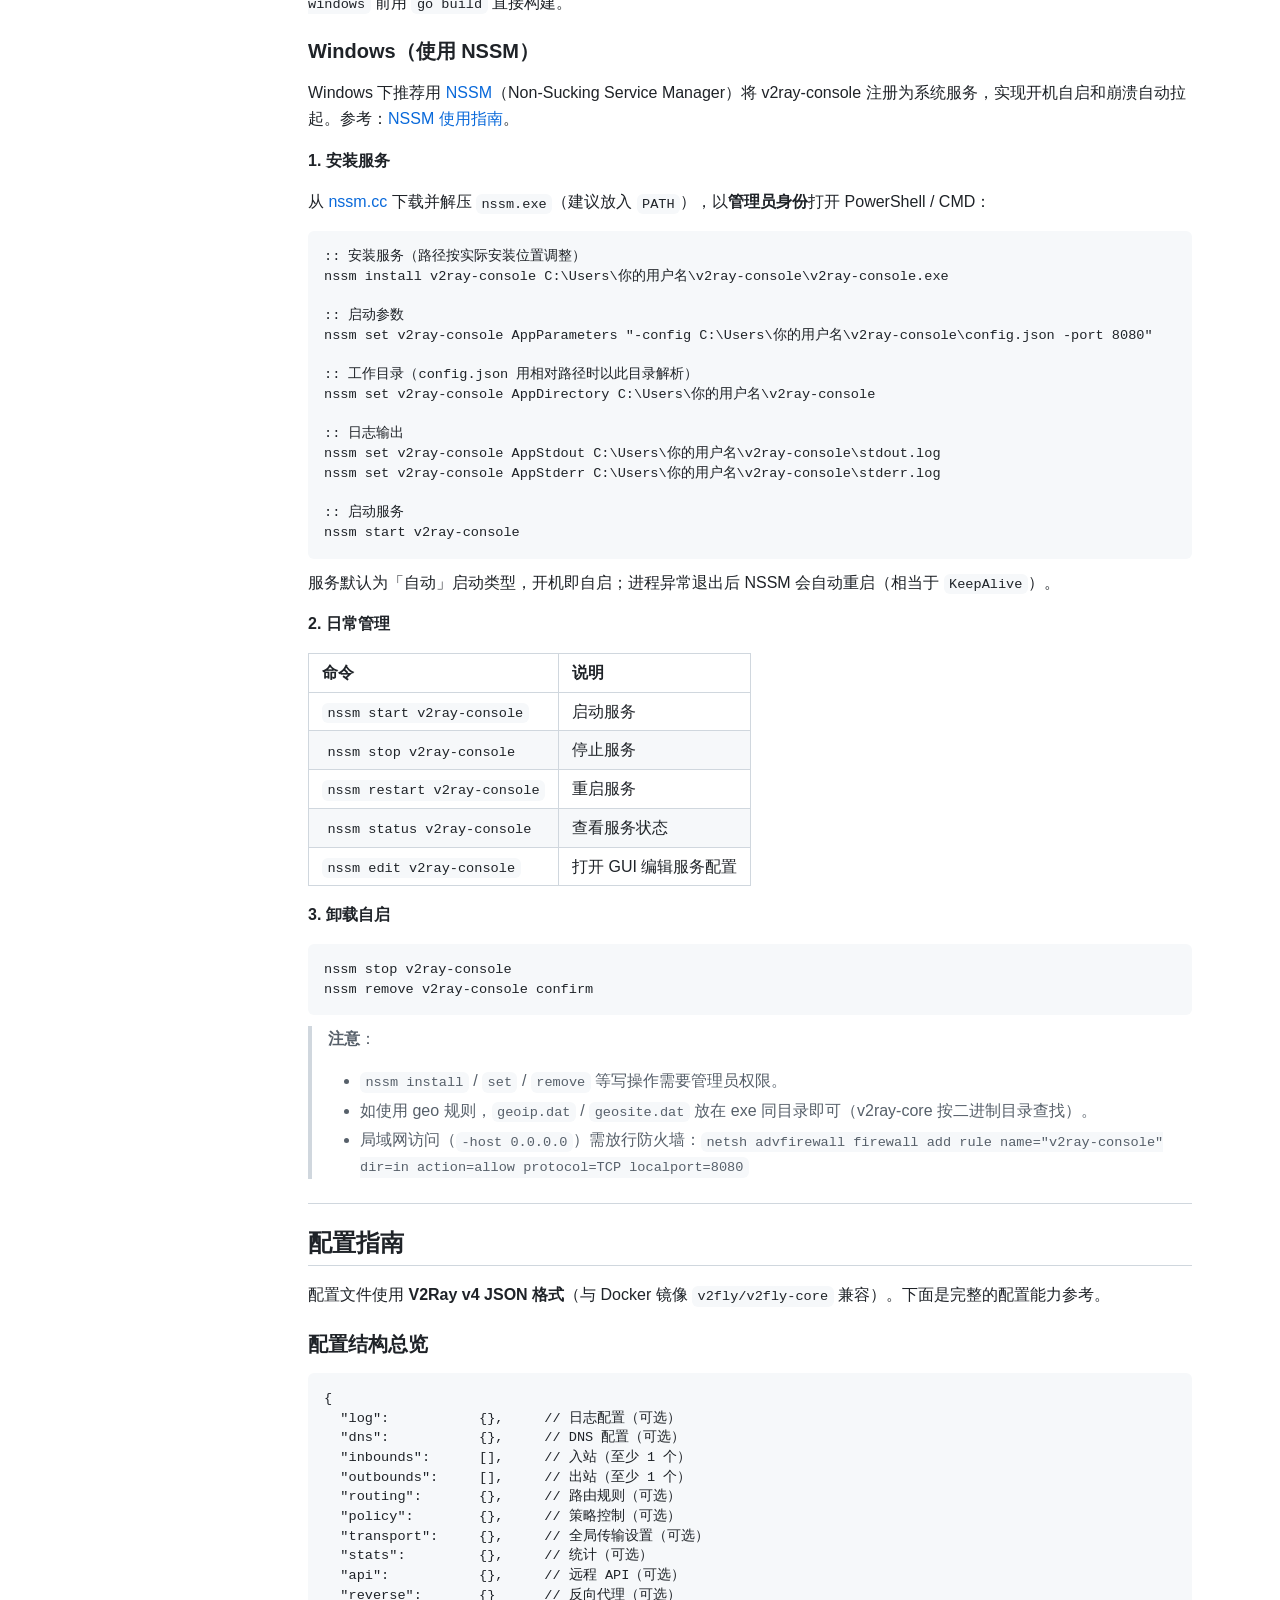
==== commit 106ecbd3: "docs: 补充 Win11 全局代理修复说明与 Windows 构建前置 (go-winres) Ultraworked with [Sisyphus](https://github.com/cod" ====
--- a/web/README.html
+++ b/web/README.html
@@ -872,6 +872,12 @@
             <p><strong>路径说明</strong>：<code>%h</code> 在 systemd 用户服务中自动展开为用户的家目录路径。如果 <code>v2ray-console</code> 安装在其他位置，请相应调整 <code>ExecStart</code> 和 <code>WorkingDirectory</code>。</p>
         </blockquote>
 
+        <h4 id="win-build-prereq">Windows 构建前置（go-winres）</h4>
+        <p>Windows 桌面版（<code>make build-windows</code>）会在产物里嵌入 <code>requireAdministrator</code> 清单——启动时获取完整管理员令牌，<code>netsh winhttp set proxy</code> 写 HKLM 才能成功（这是 Win11 全局代理真正生效的前提）。需要一次性的清单嵌入工具：</p>
+        <pre><code class="language-bat">go install github.com/tc-hib/go-winres@latest
+</code></pre>
+        <p>之后 <code>make build-windows</code> / <code>make build-upx-all</code> 自动调用 <code>go-winres</code> 生成清单资源（首次启动 v2ray-console.exe 时会有一次 UAC 提示，之后全程拥有管理员令牌）。若不想嵌入清单、希望手动「以管理员身份运行」，可在 <code>make build-windows</code> 前用 <code>go build</code> 直接构建。</p>
+
         <h3 id="开机自启-windows">Windows（使用 NSSM）</h3>
         <p>Windows 下推荐用 <a href="https://nssm.cc/">NSSM</a>（Non-Sucking Service Manager）将 v2ray-console 注册为系统服务，实现开机自启和崩溃自动拉起。参考：<a href="https://mp.weixin.qq.com/s/9VdPRqAiOl5imE-1NsAugA">NSSM 使用指南</a>。</p>
 
